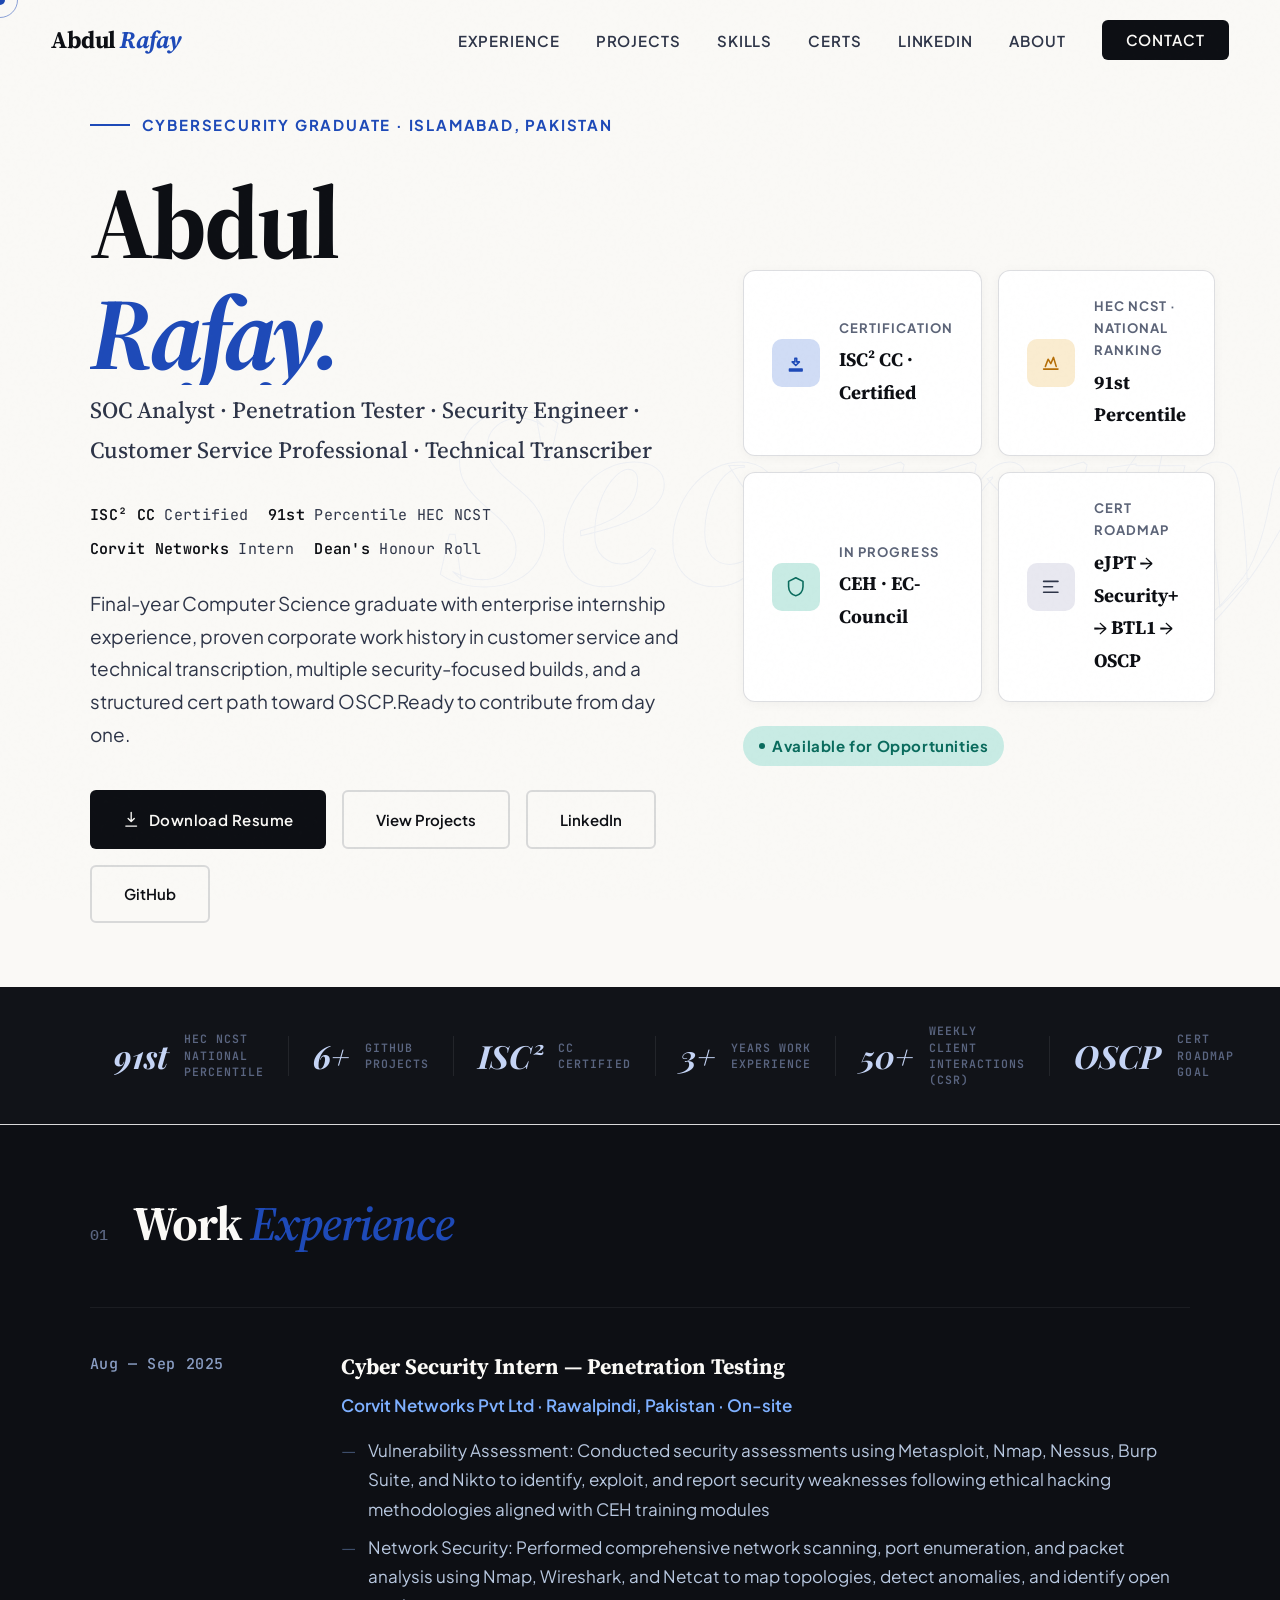
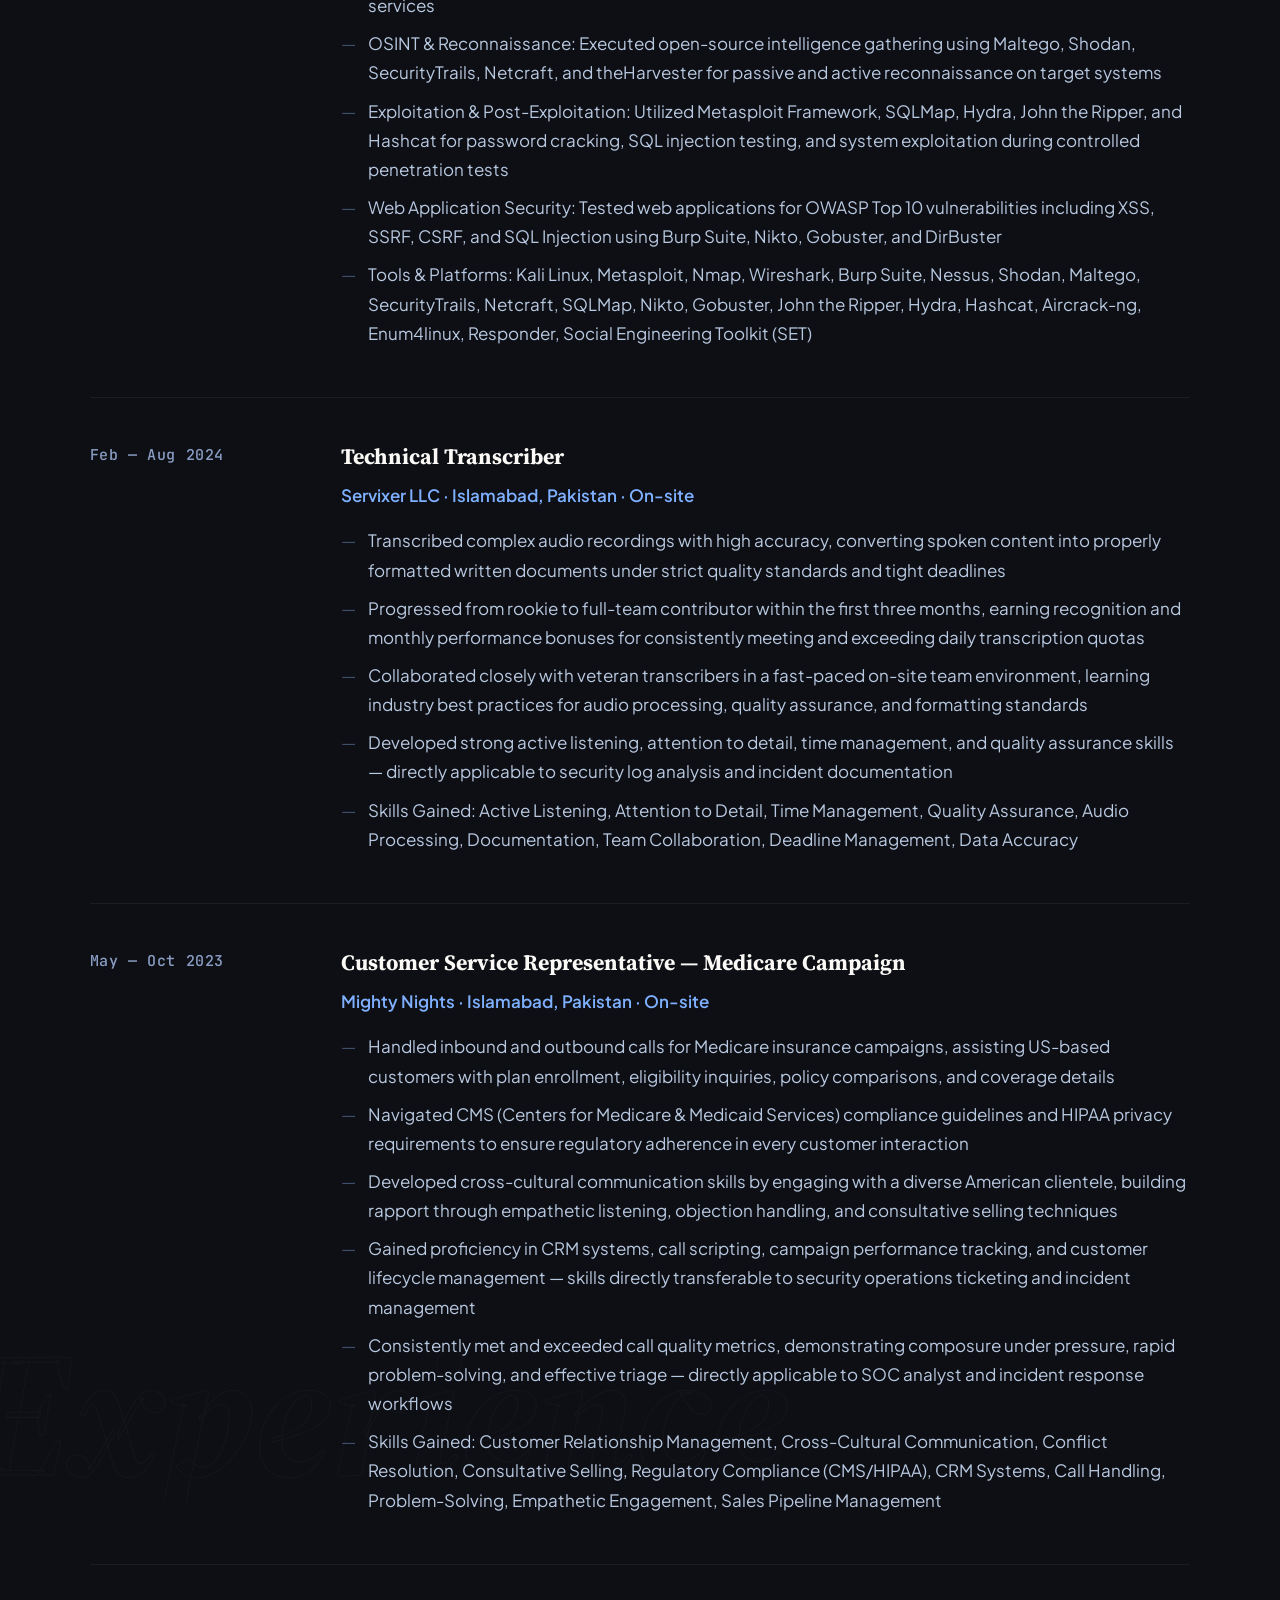
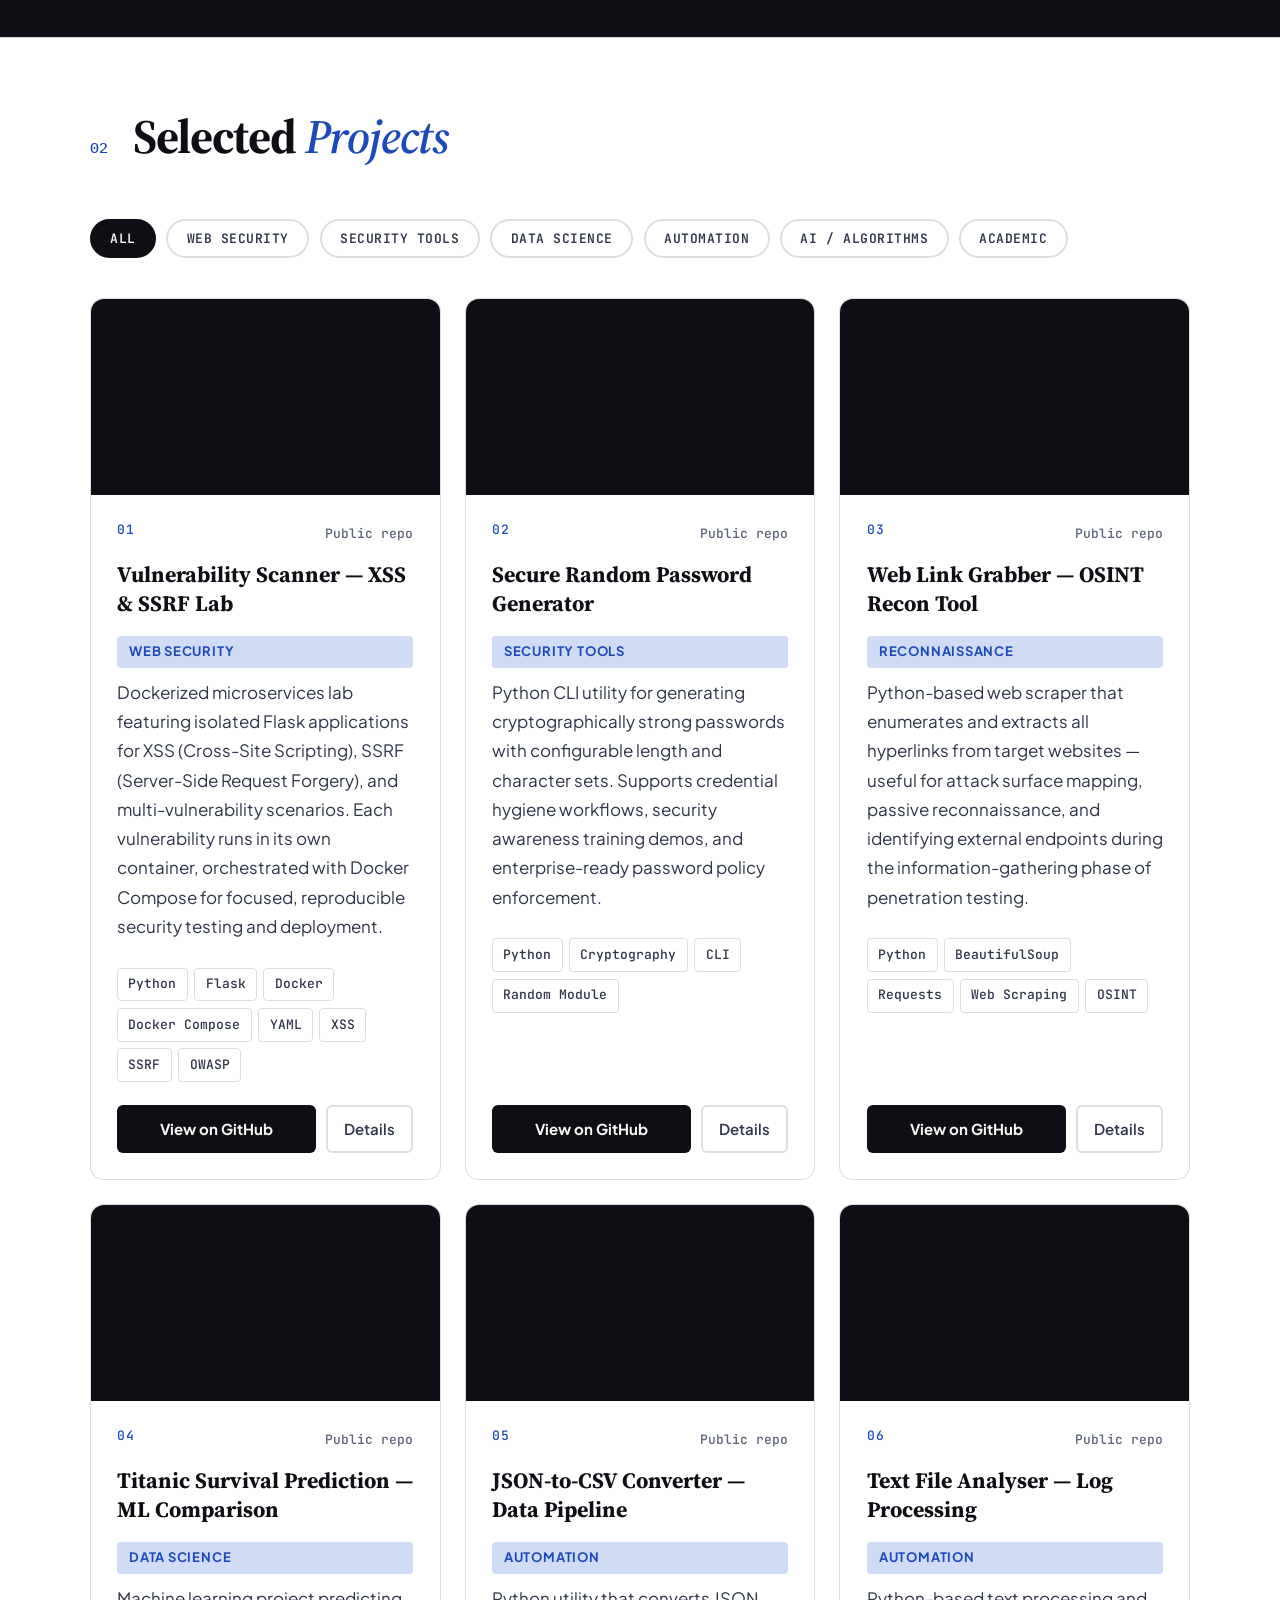
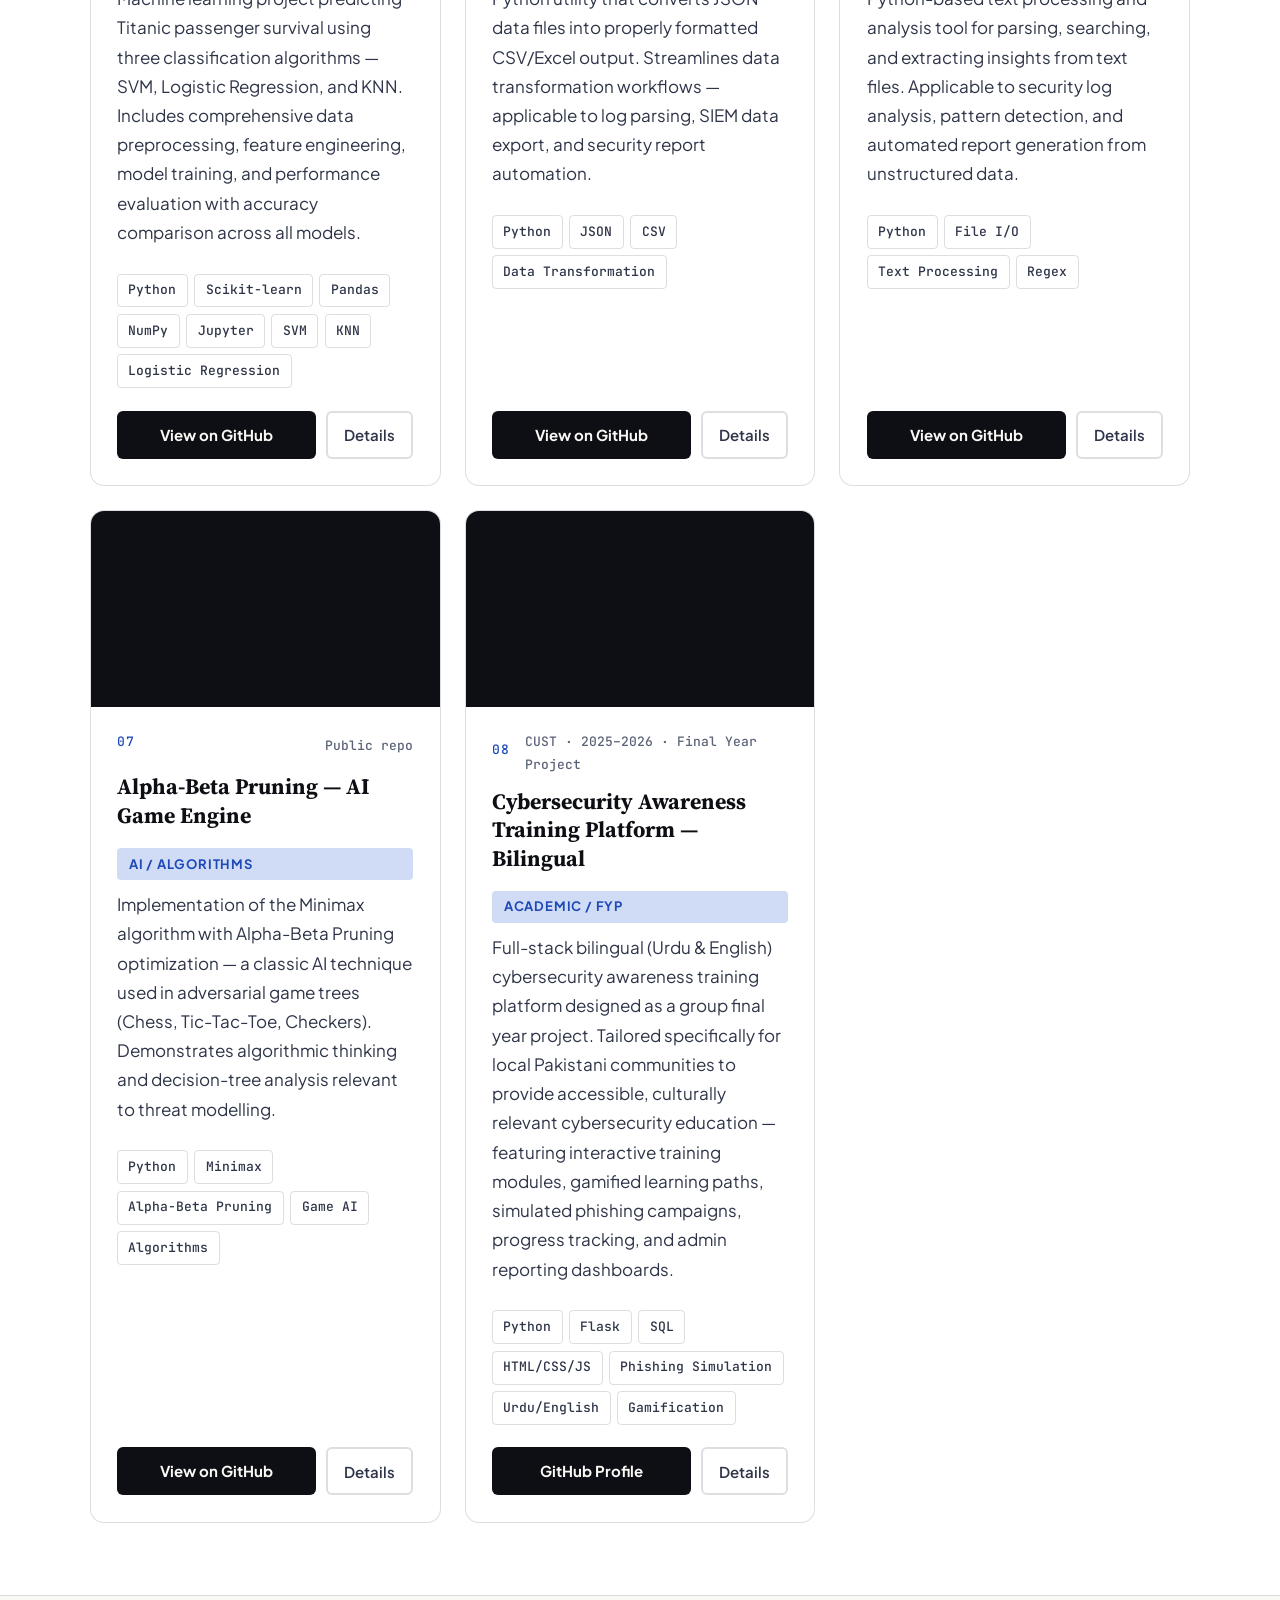
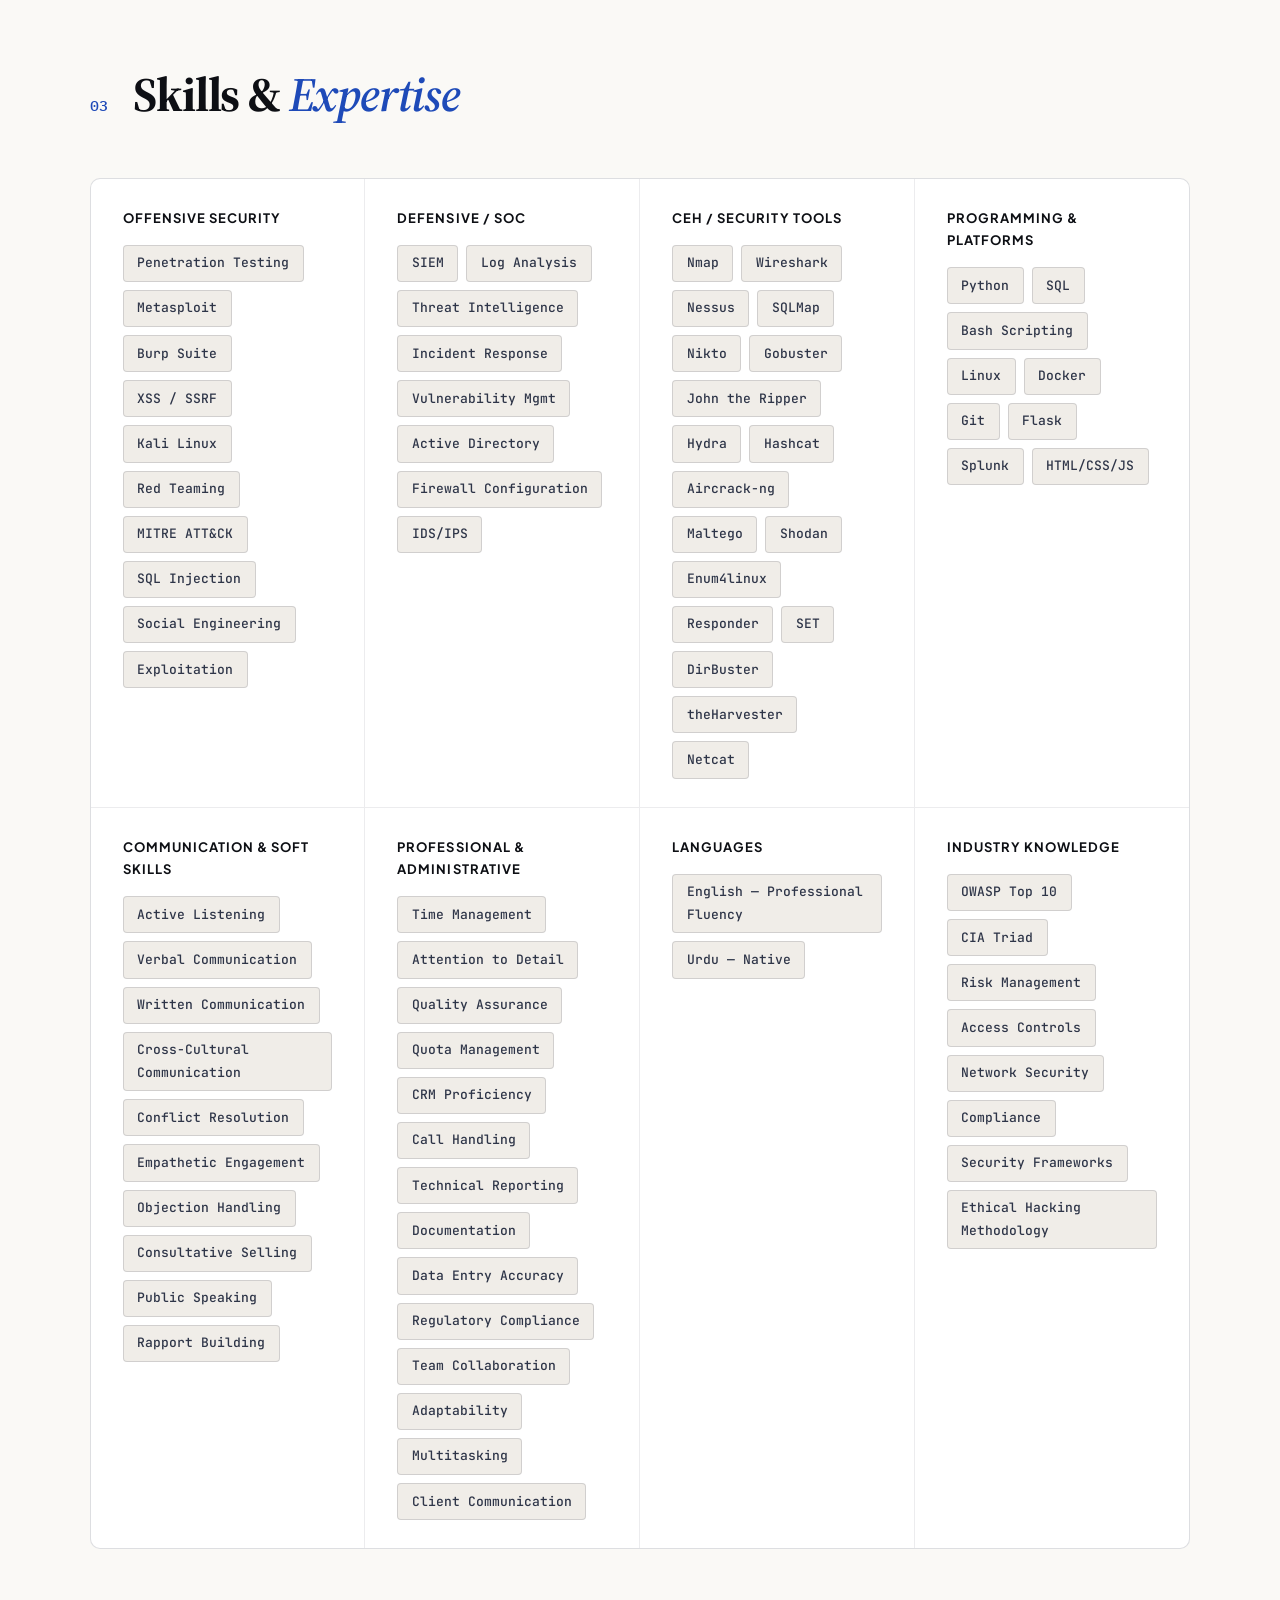
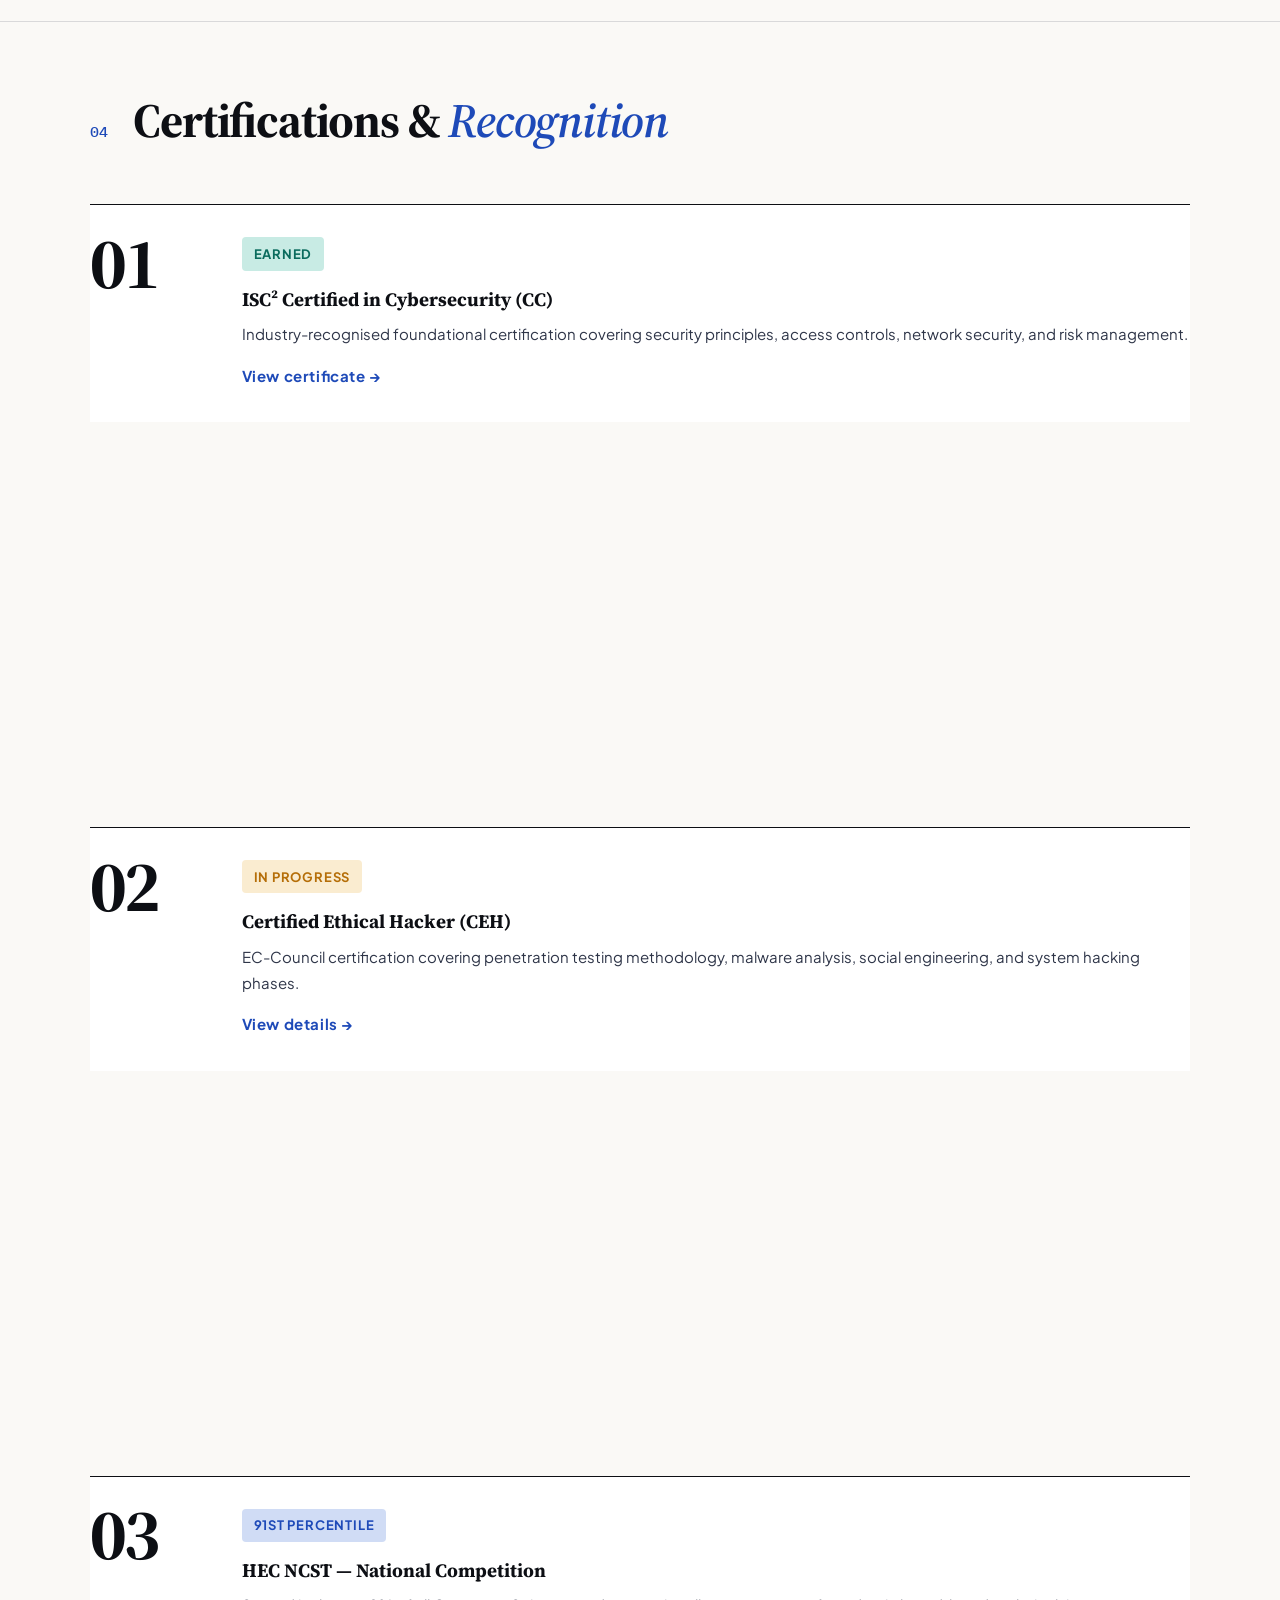
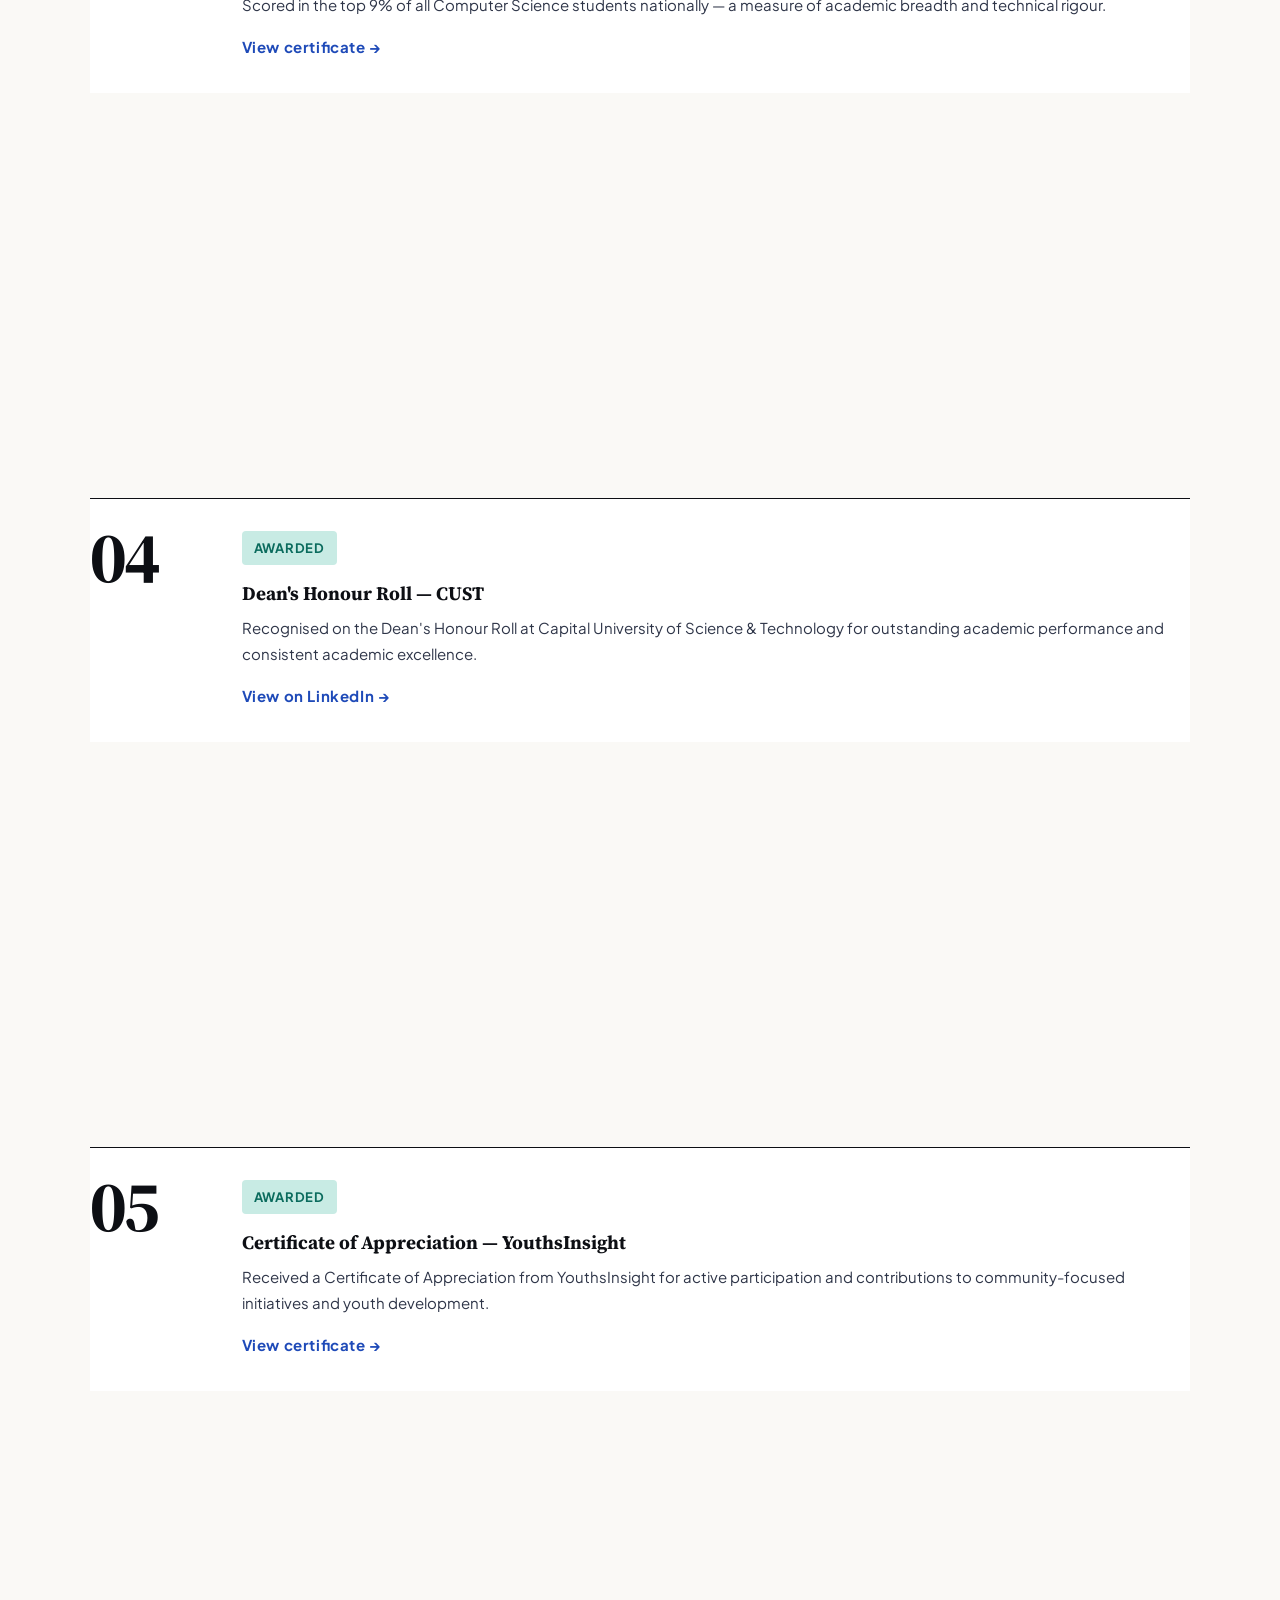
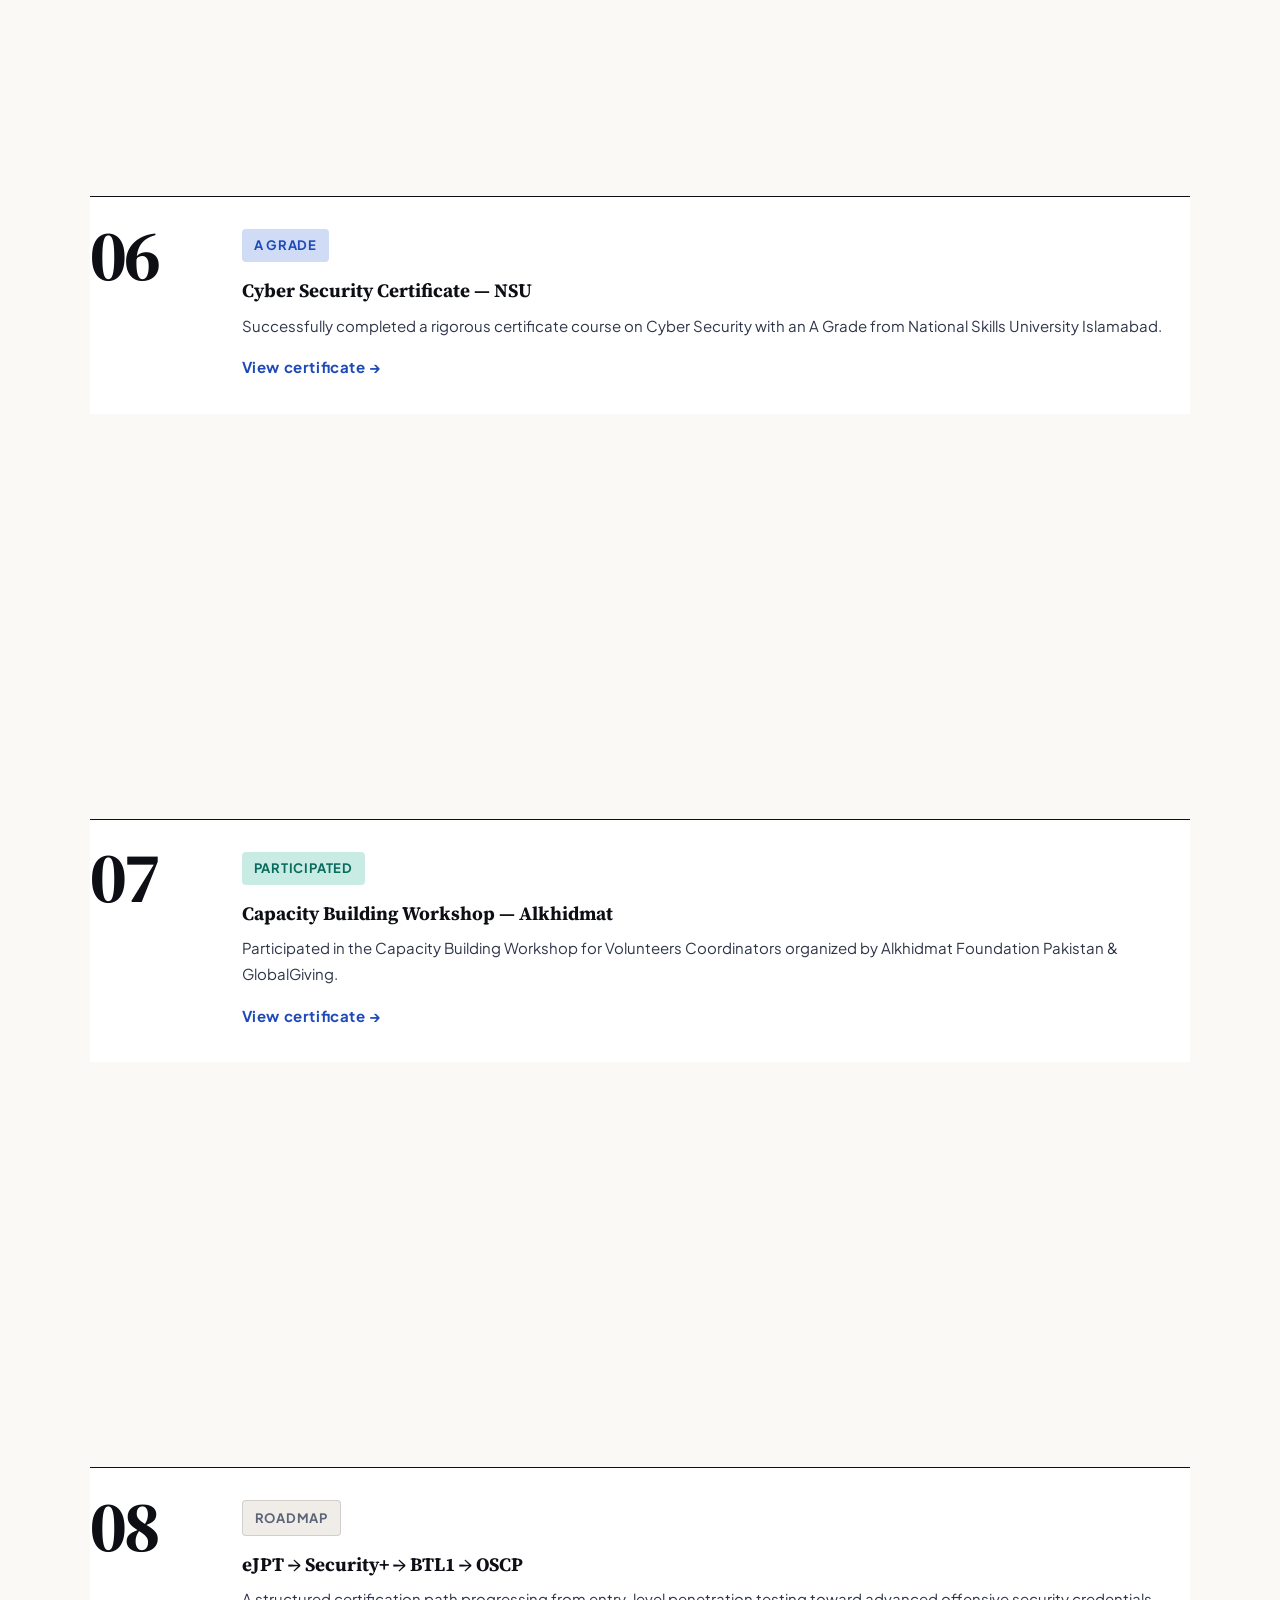
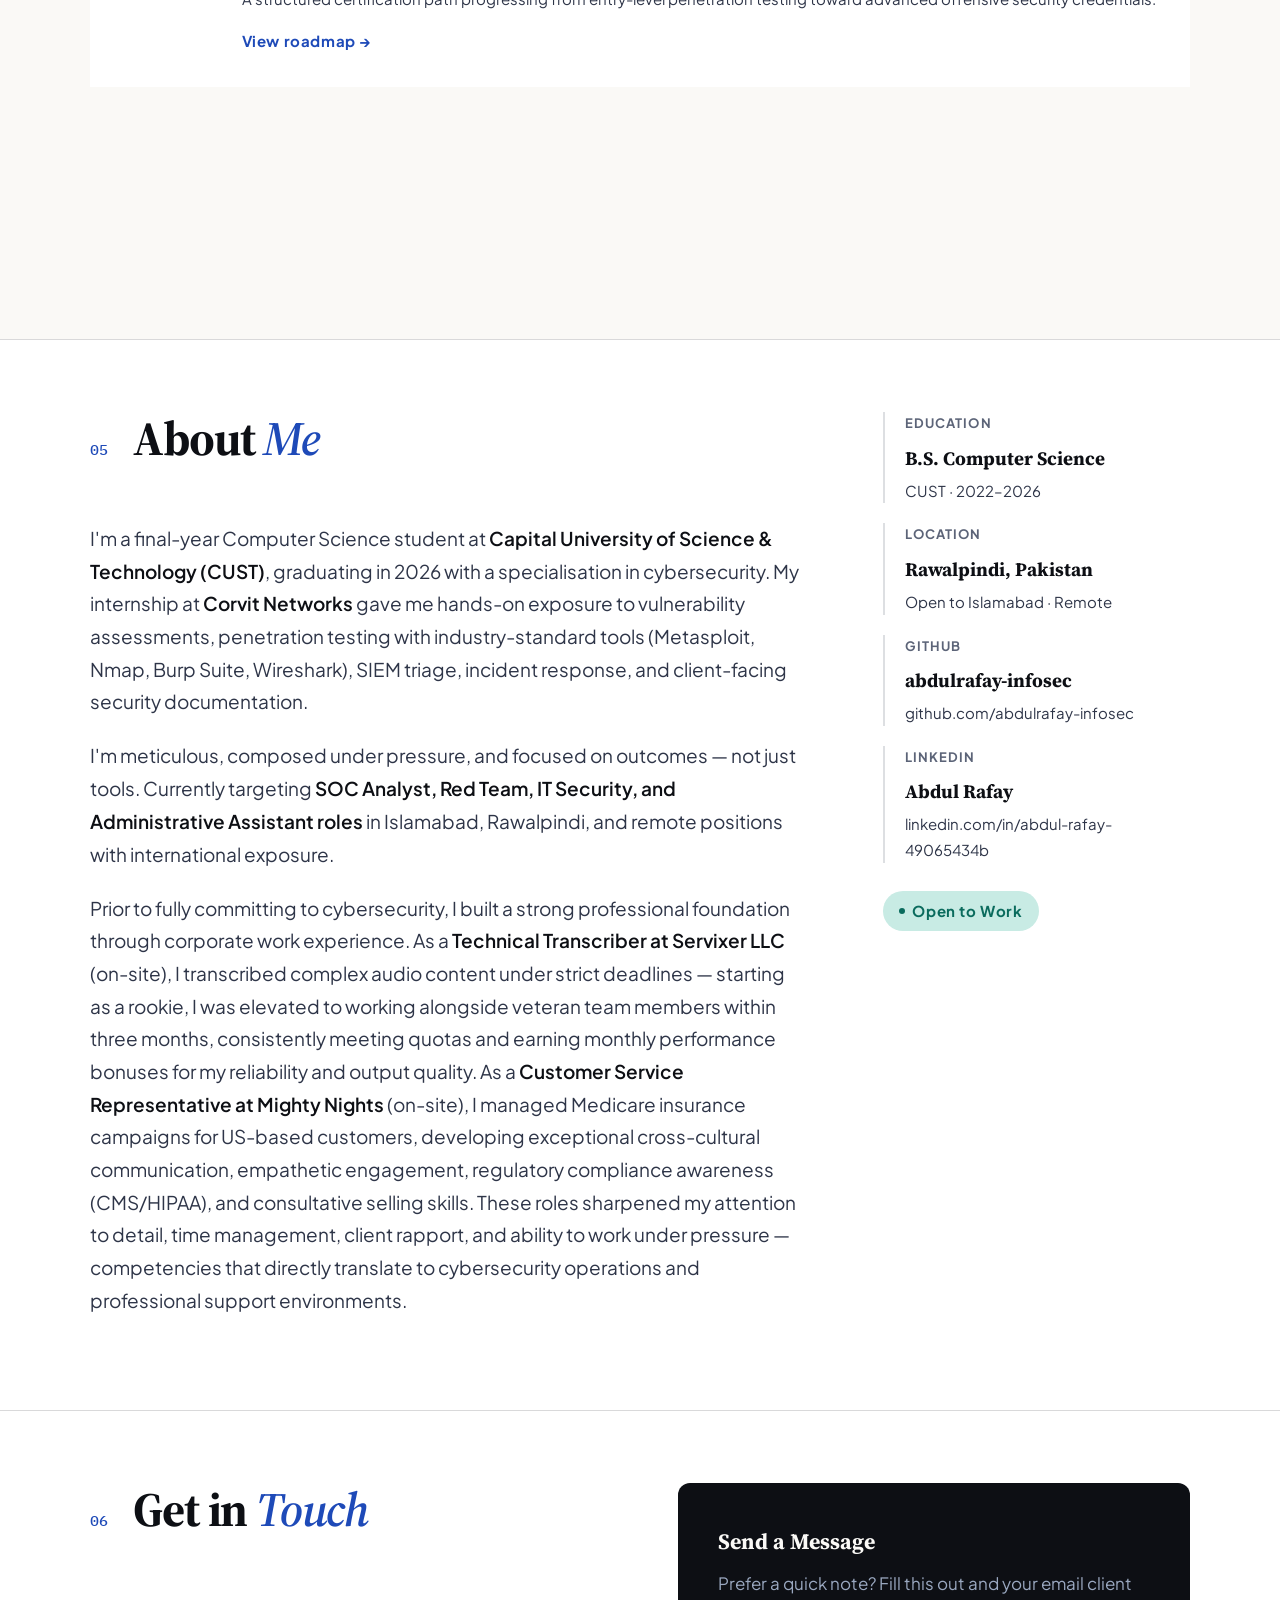
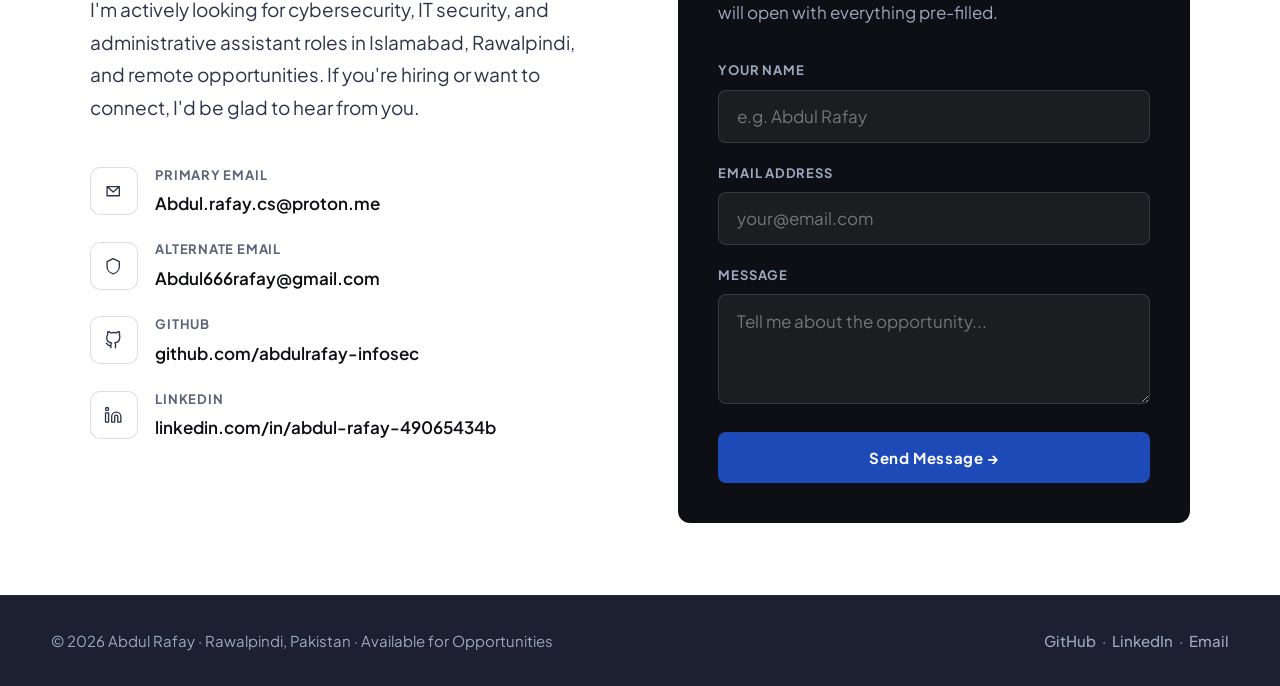
==== index.html @ 26224ff4 "Add files via upload" ====
<!DOCTYPE html>
<html lang="en">
<head>
  <meta charset="UTF-8"/>
  <meta name="viewport" content="width=device-width, initial-scale=1.0"/>
  <meta name="description" content="Abdul Rafay — Cybersecurity Analyst, SOC Analyst, Penetration Tester, ISC² CC Certified. CUST 2026. Islamabad, Pakistan. Open to work."/>
  <meta name="keywords" content="cybersecurity analyst, penetration tester, SOC analyst, security engineer, customer service representative, technical transcriber, ISC2 CC certified, CEH, vulnerability assessment, incident response, SIEM, Metasploit, Nmap, Wireshark, Burp Suite, administrative assistant, Islamabad, Pakistan"/>
  <meta name="author" content="Abdul Rafay"/>
  <meta name="robots" content="index, follow"/>
  <meta property="og:title" content="Abdul Rafay — Cybersecurity Professional"/>
  <meta property="og:description" content="Portfolio, projects, certifications and work experience. Available for SOC, Penetration Testing, and IT Security roles."/>
  <meta property="og:type" content="website"/>
  <meta property="og:url" content="https://github.com/abdulrafay-infosec"/>
  <meta property="og:image" content="https://opengraph.githubassets.com/1/abdulrafay-infosec/vulnerability-scanner-XSS-SSRF"/>
  <meta name="twitter:card" content="summary_large_image"/>
  <meta name="twitter:title" content="Abdul Rafay — Cybersecurity Professional"/>
  <meta name="twitter:description" content="Cybersecurity graduate with enterprise internship experience, security builds, and structured cert path toward OSCP."/>
  <link rel="canonical" href="https://abdulrafay-infosec.github.io"/>
  <title>Abdul Rafay — Cybersecurity Professional | SOC Analyst | Penetration Tester | Security Engineer</title>
  <link rel="preconnect" href="https://fonts.googleapis.com"/>
  <link rel="preconnect" href="https://fonts.gstatic.com" crossorigin/>
  <link href="https://fonts.googleapis.com/css2?family=Plus+Jakarta+Sans:ital,wght@0,300;0,400;0,500;0,600;0,700;1,400&family=Source+Serif+4:ital,opsz,wght@0,8..60,400;0,8..60,600;0,8..60,700;1,8..60,400&family=JetBrains+Mono:wght@400;500;600&family=Playfair+Display:ital,wght@0,700;1,700&family=IBM+Plex+Mono:wght@400;500;600&display=swap" rel="stylesheet"/>
  <link rel="stylesheet" href="css/shared.css"/>
  <link rel="stylesheet" href="css/portfolio.css"/>

  <!-- Structured Data for ATS/SEO -->
  <script type="application/ld+json">
  {
    "@context": "https://schema.org",
    "@type": "Person",
    "name": "Abdul Rafay",
    "jobTitle": "Cybersecurity Analyst",
    "description": "Cybersecurity graduate with enterprise internship experience in penetration testing, vulnerability assessment, and security engineering. Professional background in customer service and technical transcription.",
    "url": "https://github.com/abdulrafay-infosec",
    "sameAs": [
      "https://www.linkedin.com/in/abdul-rafay-49065434b",
      "https://github.com/abdulrafay-infosec"
    ],
    "email": "Abdul.rafay.cs@proton.me",
    "address": {
      "@type": "PostalAddress",
      "addressLocality": "Rawalpindi",
      "addressCountry": "Pakistan"
    },
    "alumniOf": {
      "@type": "CollegeOrUniversity",
      "name": "Capital University of Science & Technology (CUST)"
    },
    "knowsAbout": ["Cybersecurity", "Penetration Testing", "SOC Analysis", "Vulnerability Assessment", "Incident Response", "SIEM", "Network Security", "Customer Service", "Technical Transcription"],
    "hasCredential": [
      {
        "@type": "EducationalOccupationalCredential",
        "credentialCategory": "certification",
        "name": "ISC² Certified in Cybersecurity (CC)"
      }
    ]
  }
  </script>
</head>
<body>

<a href="#main" class="skip-link">Skip to content</a>

<div id="cursor" aria-hidden="true"></div>
<div id="cursor-ring" aria-hidden="true"></div>

<nav id="nav" aria-label="Main navigation">
  <a href="#" class="nav-logo">Abdul <em>Rafay</em></a>
  <div class="nav-right">
    <ul class="nav-links">
      <li><a href="#experience">Experience</a></li>
      <li><a href="#projects">Projects</a></li>
      <li><a href="#skills">Skills</a></li>
      <li><a href="#certifications">Certs</a></li>
      <li><a href="https://www.linkedin.com/in/abdul-rafay-49065434b" target="_blank" rel="noopener noreferrer">LinkedIn</a></li>
      <li><a href="#about">About</a></li>
      <li><a href="#contact" class="nav-cta">Contact</a></li>
    </ul>
    <button class="nav-toggle" id="navToggle" aria-label="Open menu" aria-expanded="false" aria-controls="mobileMenu">
      <span></span><span></span><span></span>
    </button>
  </div>
</nav>

<div class="mobile-menu" id="mobileMenu" role="dialog" aria-label="Mobile navigation">
  <a href="#experience">Experience</a>
  <a href="#projects">Projects</a>
  <a href="#skills">Skills</a>
  <a href="#certifications">Certs</a>
  <a href="https://www.linkedin.com/in/abdul-rafay-49065434b" target="_blank" rel="noopener noreferrer">LinkedIn</a>
  <a href="#about">About</a>
  <a href="AbdulRafay.pdf" download>Resume</a>
  <a href="#contact">Contact</a>
</div>

<main id="main">

<!-- HERO -->
<section id="hero">
  <div class="hero-bg-word" id="heroBgWord">Security</div>
  <div class="hero-left">
    <div class="hero-eyebrow">
      <div class="eyebrow-line"></div>
      <span class="eyebrow-text">Cybersecurity Graduate · Islamabad, Pakistan</span>
    </div>
    <div class="hero-name-wrap">
      <span class="hero-name-line line1">Abdul</span>
    </div>
    <div class="hero-name-wrap">
      <span class="hero-name-line line2"><em>Rafay.</em></span>
    </div>
    <p class="hero-role">SOC Analyst · Penetration Tester · Security Engineer · Customer Service Professional · Technical Transcriber</p>
    <div class="hero-proof">
      <span class="hero-proof-item"><strong>ISC² CC</strong> Certified</span>
      <span class="hero-proof-item"><strong>91st</strong> Percentile HEC NCST</span>
      <span class="hero-proof-item"><strong>Corvit Networks</strong> Intern</span>
      <span class="hero-proof-item"><strong>Dean's</strong> Honour Roll</span>
    </div>
    <p class="hero-desc">Final-year Computer Science graduate with enterprise internship experience, proven corporate work history in customer service and technical transcription, multiple security-focused builds, and a structured cert path toward OSCP.Ready to contribute from day one.</p>
    <div class="hero-actions">
      <a href="AbdulRafay.pdf" class="btn-dark" download>
        <svg class="icon icon-sm" viewBox="0 0 24 24" aria-hidden="true"><path d="M12 3v12m0 0l4-4m-4 4l-4-4M5 21h14"/></svg>
        Download Resume
      </a>
      <a href="#projects" class="btn-outline">View Projects</a>
      <a href="https://www.linkedin.com/in/abdul-rafay-49065434b" target="_blank" rel="noopener noreferrer" class="btn-outline">LinkedIn</a>
      <a href="https://github.com/abdulrafay-infosec" target="_blank" rel="noopener noreferrer" class="btn-outline">GitHub</a>
    </div>
    <div class="hero-mobile-proof">
      <a href="certifications/isc2-cc.html" class="cred-card">
        <div class="cred-icon blue">
          <svg class="icon" viewBox="0 0 24 24" aria-hidden="true"><path d="M12 15l-4-4h3V7h2v4h3l-4 4zm-7 4h14v2H5v-2z"/></svg>
        </div>
        <div>
          <div class="cred-label">Certification</div>
          <div class="cred-value">ISC² CC · Certified</div>
        </div>
      </a>
      <a href="certifications/hec-ncst.html" class="cred-card">
        <div class="cred-icon amber">
          <svg class="icon" viewBox="0 0 24 24" aria-hidden="true"><path d="M4 19h16M6 16l3-8 3 5 3-7 3 10"/></svg>
        </div>
        <div>
          <div class="cred-label">HEC NCST</div>
          <div class="cred-value">91st Percentile</div>
        </div>
      </a>
    </div>
  </div>
  <div class="hero-right">
    <a href="certifications/isc2-cc.html" class="cred-card">
      <div class="cred-icon blue">
        <svg class="icon" viewBox="0 0 24 24" aria-hidden="true"><path d="M12 15l-4-4h3V7h2v4h3l-4 4zm-7 4h14v2H5v-2z"/></svg>
      </div>
      <div>
        <div class="cred-label">Certification</div>
        <div class="cred-value">ISC² CC · Certified</div>
      </div>
    </a>
    <a href="certifications/hec-ncst.html" class="cred-card">
      <div class="cred-icon amber">
        <svg class="icon" viewBox="0 0 24 24" aria-hidden="true"><path d="M4 19h16M6 16l3-8 3 5 3-7 3 10"/></svg>
      </div>
      <div>
        <div class="cred-label">HEC NCST · National Ranking</div>
        <div class="cred-value">91st Percentile</div>
      </div>
    </a>
    <a href="certifications/ceh.html" class="cred-card">
      <div class="cred-icon teal">
        <svg class="icon" viewBox="0 0 24 24" aria-hidden="true"><path d="M12 2l8 4v6c0 5-3.5 9-8 10C7.5 21 4 17 4 12V6l8-4z"/></svg>
      </div>
      <div>
        <div class="cred-label">In Progress</div>
        <div class="cred-value">CEH · EC-Council</div>
      </div>
    </a>
    <a href="certifications/roadmap.html" class="cred-card">
      <div class="cred-icon ink">
        <svg class="icon" viewBox="0 0 24 24" aria-hidden="true"><path d="M4 6h16M4 12h10M4 18h16"/></svg>
      </div>
      <div>
        <div class="cred-label">Cert Roadmap</div>
        <div class="cred-value">eJPT → Security+ → BTL1 → OSCP</div>
      </div>
    </a>
    <div class="status-pill available">
      <div class="status-dot"></div>
      Available for Opportunities
    </div>
  </div>
</section>

<!-- STATS STRIP -->
<div class="stats-strip" id="statsStrip">
  <div class="stat-item">
    <span class="stat-num">91st</span>
    <span class="stat-label">HEC NCST<br>National Percentile</span>
  </div>
  <div class="stat-divider"></div>
  <div class="stat-item">
    <span class="stat-num">6+</span>
    <span class="stat-label">GitHub<br>Projects</span>
  </div>
  <div class="stat-divider"></div>
  <div class="stat-item">
    <span class="stat-num">ISC²</span>
    <span class="stat-label">CC<br>Certified</span>
  </div>
  <div class="stat-divider"></div>
  <div class="stat-item">
    <span class="stat-num">3+</span>
    <span class="stat-label">Years Work<br>Experience</span>
  </div>
  <div class="stat-divider"></div>
  <div class="stat-item">
    <span class="stat-num">50+</span>
    <span class="stat-label">Weekly Client<br>Interactions (CSR)</span>
  </div>
  <div class="stat-divider"></div>
  <div class="stat-item">
    <span class="stat-num">OSCP</span>
    <span class="stat-label">Cert Roadmap<br>Goal</span>
  </div>
</div>

<hr class="section-divider"/>

<!-- EXPERIENCE -->
<section id="experience">
  <div class="exp-bg-text" id="expBgText">Experience</div>
  <div class="section-wrap">
    <div class="section-header reveal">
      <span class="section-number">01</span>
      <h2 class="section-heading">Work <em>Experience</em></h2>
    </div>
    <div class="exp-list">
      <div class="exp-item reveal">
        <div class="exp-date">Aug — Sep 2025</div>
        <div class="exp-content">
          <h3>Cyber Security Intern — Penetration Testing</h3>
          <div class="exp-org">Corvit Networks Pvt Ltd · Rawalpindi, Pakistan · On-site</div>
          <div class="exp-point">Vulnerability Assessment: Conducted security assessments using Metasploit, Nmap, Nessus, Burp Suite, and Nikto to identify, exploit, and report security weaknesses following ethical hacking methodologies aligned with CEH training modules</div>
          <div class="exp-point">Network Security: Performed comprehensive network scanning, port enumeration, and packet analysis using Nmap, Wireshark, and Netcat to map topologies, detect anomalies, and identify open services</div>
          <div class="exp-point">OSINT &amp; Reconnaissance: Executed open-source intelligence gathering using Maltego, Shodan, SecurityTrails, Netcraft, and theHarvester for passive and active reconnaissance on target systems</div>
          <div class="exp-point">Exploitation &amp; Post-Exploitation: Utilized Metasploit Framework, SQLMap, Hydra, John the Ripper, and Hashcat for password cracking, SQL injection testing, and system exploitation during controlled penetration tests</div>
          <div class="exp-point">Web Application Security: Tested web applications for OWASP Top 10 vulnerabilities including XSS, SSRF, CSRF, and SQL Injection using Burp Suite, Nikto, Gobuster, and DirBuster</div>
          <div class="exp-point">Tools &amp; Platforms: Kali Linux, Metasploit, Nmap, Wireshark, Burp Suite, Nessus, Shodan, Maltego, SecurityTrails, Netcraft, SQLMap, Nikto, Gobuster, John the Ripper, Hydra, Hashcat, Aircrack-ng, Enum4linux, Responder, Social Engineering Toolkit (SET)</div>
        </div>
      </div>
      <div class="exp-item reveal reveal-delay">
        <div class="exp-date">Feb — Aug 2024</div>
        <div class="exp-content">
          <h3>Technical Transcriber</h3>
          <div class="exp-org">Servixer LLC · Islamabad, Pakistan · On-site</div>
          <div class="exp-point">Transcribed complex audio recordings with high accuracy, converting spoken content into properly formatted written documents under strict quality standards and tight deadlines</div>
          <div class="exp-point">Progressed from rookie to full-team contributor within the first three months, earning recognition and monthly performance bonuses for consistently meeting and exceeding daily transcription quotas</div>
          <div class="exp-point">Collaborated closely with veteran transcribers in a fast-paced on-site team environment, learning industry best practices for audio processing, quality assurance, and formatting standards</div>
          <div class="exp-point">Developed strong active listening, attention to detail, time management, and quality assurance skills — directly applicable to security log analysis and incident documentation</div>
          <div class="exp-point">Skills Gained: Active Listening, Attention to Detail, Time Management, Quality Assurance, Audio Processing, Documentation, Team Collaboration, Deadline Management, Data Accuracy</div>
        </div>
      </div>
      <div class="exp-item reveal reveal-delay2">
        <div class="exp-date">May — Oct 2023</div>
        <div class="exp-content">
          <h3>Customer Service Representative — Medicare Campaign</h3>
          <div class="exp-org">Mighty Nights · Islamabad, Pakistan · On-site</div>
          <div class="exp-point">Handled inbound and outbound calls for Medicare insurance campaigns, assisting US-based customers with plan enrollment, eligibility inquiries, policy comparisons, and coverage details</div>
          <div class="exp-point">Navigated CMS (Centers for Medicare &amp; Medicaid Services) compliance guidelines and HIPAA privacy requirements to ensure regulatory adherence in every customer interaction</div>
          <div class="exp-point">Developed cross-cultural communication skills by engaging with a diverse American clientele, building rapport through empathetic listening, objection handling, and consultative selling techniques</div>
          <div class="exp-point">Gained proficiency in CRM systems, call scripting, campaign performance tracking, and customer lifecycle management — skills directly transferable to security operations ticketing and incident management</div>
          <div class="exp-point">Consistently met and exceeded call quality metrics, demonstrating composure under pressure, rapid problem-solving, and effective triage — directly applicable to SOC analyst and incident response workflows</div>
          <div class="exp-point">Skills Gained: Customer Relationship Management, Cross-Cultural Communication, Conflict Resolution, Consultative Selling, Regulatory Compliance (CMS/HIPAA), CRM Systems, Call Handling, Problem-Solving, Empathetic Engagement, Sales Pipeline Management</div>
        </div>
      </div>
    </div>
  </div>
</section>

<hr class="section-divider"/>

<!-- PROJECTS -->
<section id="projects">
  <div class="section-wrap">
    <div class="section-header reveal">
      <span class="section-number">02</span>
      <h2 class="section-heading">Selected <em>Projects</em></h2>
    </div>
    <div class="project-filters reveal" role="tablist" aria-label="Filter projects">
      <button type="button" class="project-filter active" role="tab" aria-selected="true" data-filter="all">All</button>
      <button type="button" class="project-filter" role="tab" aria-selected="false" data-filter="web">Web Security</button>
      <button type="button" class="project-filter" role="tab" aria-selected="false" data-filter="tools">Security Tools</button>
      <button type="button" class="project-filter" role="tab" aria-selected="false" data-filter="data">Data Science</button>
      <button type="button" class="project-filter" role="tab" aria-selected="false" data-filter="automation">Automation</button>
      <button type="button" class="project-filter" role="tab" aria-selected="false" data-filter="ai">AI / Algorithms</button>
      <button type="button" class="project-filter" role="tab" aria-selected="false" data-filter="academic">Academic</button>
    </div>

    <div class="projects-grid">

      <!-- Project 01: Vulnerability Scanner -->
      <article class="project-card reveal" data-category="web" data-repo="abdulrafay-infosec/vulnerability-scanner-XSS-SSRF">
        <div class="project-card-media">
          <img src="https://images.unsplash.com/photo-1614064641938-3bbee52942c7?w=800&amp;auto=format&amp;fit=crop&amp;q=80" alt="XSS and SSRF vulnerability scanner project" loading="lazy"/>
          <div class="project-card-shine"></div>
          <div class="project-card-overlay">
            <span class="project-card-cta">Open Repository →</span>
          </div>
        </div>
        <div class="project-card-body">
          <div class="project-card-top">
            <span class="project-index">01</span>
            <span class="project-gh-meta" data-repo="abdulrafay-infosec/vulnerability-scanner-XSS-SSRF"></span>
          </div>
          <h3 class="project-name">Vulnerability Scanner — XSS &amp; SSRF Lab</h3>
          <span class="project-type-tag">Web Security</span>
          <p class="project-body">Dockerized microservices lab featuring isolated Flask applications for XSS (Cross-Site Scripting), SSRF (Server-Side Request Forgery), and multi-vulnerability scenarios. Each vulnerability runs in its own container, orchestrated with Docker Compose for focused, reproducible security testing and deployment.</p>
          <div class="project-tools-row">
            <span class="p-tool">Python</span><span class="p-tool">Flask</span><span class="p-tool">Docker</span><span class="p-tool">Docker Compose</span><span class="p-tool">YAML</span><span class="p-tool">XSS</span><span class="p-tool">SSRF</span><span class="p-tool">OWASP</span>
          </div>
          <div class="project-card-actions">
            <a href="https://github.com/abdulrafay-infosec/vulnerability-scanner-XSS-SSRF" target="_blank" rel="noopener noreferrer" class="project-btn-primary">View on GitHub</a>
            <button type="button" class="project-btn-ghost" aria-expanded="false">Details</button>
          </div>
          <div class="project-card-details" hidden>
            <p>A hands-on environment for ethical exploitation practice aligned with OWASP Top 10 web risks. Each vulnerability type (XSS, SSRF, Multi-Vuln) is built as a separate microservice with its own Dockerfile, enabling isolated testing. The project demonstrates containerization, microservices architecture, and security-first development practices.</p>
          </div>
        </div>
      </article>

      <!-- Project 02: Password Generator -->
      <article class="project-card reveal reveal-delay" data-category="tools" data-repo="abdulrafay-infosec/Random-password-generator">
        <div class="project-card-media">
          <img src="https://images.unsplash.com/photo-1633265486064-086b219458ec?w=800&amp;auto=format&amp;fit=crop&amp;q=80" alt="Random password generator project" loading="lazy"/>
          <div class="project-card-shine"></div>
          <div class="project-card-overlay">
            <span class="project-card-cta">Open Repository →</span>
          </div>
        </div>
        <div class="project-card-body">
          <div class="project-card-top">
            <span class="project-index">02</span>
            <span class="project-gh-meta" data-repo="abdulrafay-infosec/Random-password-generator"></span>
          </div>
          <h3 class="project-name">Secure Random Password Generator</h3>
          <span class="project-type-tag">Security Tools</span>
          <p class="project-body">Python CLI utility for generating cryptographically strong passwords with configurable length and character sets. Supports credential hygiene workflows, security awareness training demos, and enterprise-ready password policy enforcement.</p>
          <div class="project-tools-row">
            <span class="p-tool">Python</span><span class="p-tool">Cryptography</span><span class="p-tool">CLI</span><span class="p-tool">Random Module</span>
          </div>
          <div class="project-card-actions">
            <a href="https://github.com/abdulrafay-infosec/Random-password-generator" target="_blank" rel="noopener noreferrer" class="project-btn-primary">View on GitHub</a>
            <button type="button" class="project-btn-ghost" aria-expanded="false">Details</button>
          </div>
          <div class="project-card-details" hidden>
            <p>Practical tool demonstrating entropy-aware password generation — relevant to access control and authentication security domains. Implements best practices for randomness and character diversity per NIST SP 800-63B guidelines.</p>
          </div>
        </div>
      </article>

      <!-- Project 03: Link Grabber -->
      <article class="project-card reveal reveal-delay" data-category="tools" data-repo="abdulrafay-infosec/link-grabber-from-websites">
        <div class="project-card-media">
          <img src="https://images.unsplash.com/photo-1526374965328-7f61d4dc18c5?w=800&amp;auto=format&amp;fit=crop&amp;q=80" alt="Web link grabber project" loading="lazy"/>
          <div class="project-card-shine"></div>
          <div class="project-card-overlay">
            <span class="project-card-cta">Open Repository →</span>
          </div>
        </div>
        <div class="project-card-body">
          <div class="project-card-top">
            <span class="project-index">03</span>
            <span class="project-gh-meta" data-repo="abdulrafay-infosec/link-grabber-from-websites"></span>
          </div>
          <h3 class="project-name">Web Link Grabber — OSINT Recon Tool</h3>
          <span class="project-type-tag">Reconnaissance</span>
          <p class="project-body">Python-based web scraper that enumerates and extracts all hyperlinks from target websites — useful for attack surface mapping, passive reconnaissance, and identifying external endpoints during the information-gathering phase of penetration testing.</p>
          <div class="project-tools-row">
            <span class="p-tool">Python</span><span class="p-tool">BeautifulSoup</span><span class="p-tool">Requests</span><span class="p-tool">Web Scraping</span><span class="p-tool">OSINT</span>
          </div>
          <div class="project-card-actions">
            <a href="https://github.com/abdulrafay-infosec/link-grabber-from-websites" target="_blank" rel="noopener noreferrer" class="project-btn-primary">View on GitHub</a>
            <button type="button" class="project-btn-ghost" aria-expanded="false">Details</button>
          </div>
          <div class="project-card-details" hidden>
            <p>Supports early-stage recon by surfacing external endpoints and resources — complementary to Nmap and OSINT tooling used during the Corvit Networks internship. Demonstrates automated information gathering relevant to both red team and blue team operations.</p>
          </div>
        </div>
      </article>

      <!-- Project 04: Titanic ML Prediction -->
      <article class="project-card reveal reveal-delay" data-category="data" data-repo="abdulrafay-infosec/Titanic-Prediction-using-SVM-Logistic-Regression-KNN">
        <div class="project-card-media">
          <img src="https://images.unsplash.com/photo-1551288049-bebda4e38f71?w=800&amp;auto=format&amp;fit=crop&amp;q=80" alt="Titanic survival prediction machine learning project" loading="lazy"/>
          <div class="project-card-shine"></div>
          <div class="project-card-overlay">
            <span class="project-card-cta">Open Repository →</span>
          </div>
        </div>
        <div class="project-card-body">
          <div class="project-card-top">
            <span class="project-index">04</span>
            <span class="project-gh-meta" data-repo="abdulrafay-infosec/Titanic-Prediction-using-SVM-Logistic-Regression-KNN"></span>
          </div>
          <h3 class="project-name">Titanic Survival Prediction — ML Comparison</h3>
          <span class="project-type-tag">Data Science</span>
          <p class="project-body">Machine learning project predicting Titanic passenger survival using three classification algorithms — SVM, Logistic Regression, and KNN. Includes comprehensive data preprocessing, feature engineering, model training, and performance evaluation with accuracy comparison across all models.</p>
          <div class="project-tools-row">
            <span class="p-tool">Python</span><span class="p-tool">Scikit-learn</span><span class="p-tool">Pandas</span><span class="p-tool">NumPy</span><span class="p-tool">Jupyter</span><span class="p-tool">SVM</span><span class="p-tool">KNN</span><span class="p-tool">Logistic Regression</span>
          </div>
          <div class="project-card-actions">
            <a href="https://github.com/abdulrafay-infosec/Titanic-Prediction-using-SVM-Logistic-Regression-KNN" target="_blank" rel="noopener noreferrer" class="project-btn-primary">View on GitHub</a>
            <button type="button" class="project-btn-ghost" aria-expanded="false">Details</button>
          </div>
          <div class="project-card-details" hidden>
            <p>Demonstrates data science fundamentals including data cleaning, handling missing values, feature encoding, and model comparison. Relevant to security analytics — the same ML techniques (classification, anomaly detection) are used in intrusion detection systems and SIEM correlation engines.</p>
          </div>
        </div>
      </article>

      <!-- Project 05: JSON to CSV Converter -->
      <article class="project-card reveal reveal-delay" data-category="automation" data-repo="abdulrafay-infosec/json-to-csv-converter-python">
        <div class="project-card-media">
          <img src="https://images.unsplash.com/photo-1544383835-bda2bc66a55d?w=800&amp;auto=format&amp;fit=crop&amp;q=80" alt="JSON to CSV converter utility" loading="lazy"/>
          <div class="project-card-shine"></div>
          <div class="project-card-overlay">
            <span class="project-card-cta">Open Repository →</span>
          </div>
        </div>
        <div class="project-card-body">
          <div class="project-card-top">
            <span class="project-index">05</span>
            <span class="project-gh-meta" data-repo="abdulrafay-infosec/json-to-csv-converter-python"></span>
          </div>
          <h3 class="project-name">JSON-to-CSV Converter — Data Pipeline</h3>
          <span class="project-type-tag">Automation</span>
          <p class="project-body">Python utility that converts JSON data files into properly formatted CSV/Excel output. Streamlines data transformation workflows — applicable to log parsing, SIEM data export, and security report automation.</p>
          <div class="project-tools-row">
            <span class="p-tool">Python</span><span class="p-tool">JSON</span><span class="p-tool">CSV</span><span class="p-tool">Data Transformation</span>
          </div>
          <div class="project-card-actions">
            <a href="https://github.com/abdulrafay-infosec/json-to-csv-converter-python" target="_blank" rel="noopener noreferrer" class="project-btn-primary">View on GitHub</a>
            <button type="button" class="project-btn-ghost" aria-expanded="false">Details</button>
          </div>
          <div class="project-card-details" hidden>
            <p>Demonstrates data format interoperability — a critical skill for security analysts who regularly convert log formats (JSON, CSV, Syslog) for SIEM ingestion, reporting, and compliance documentation.</p>
          </div>
        </div>
      </article>

      <!-- Project 06: Text File Analysis -->
      <article class="project-card reveal reveal-delay" data-category="automation" data-repo="abdulrafay-infosec/Text-file-analysis">
        <div class="project-card-media">
          <img src="https://images.unsplash.com/photo-1558494949-ef010cbdcc31?w=800&amp;auto=format&amp;fit=crop&amp;q=80" alt="Text file analysis tool" loading="lazy"/>
          <div class="project-card-shine"></div>
          <div class="project-card-overlay">
            <span class="project-card-cta">Open Repository →</span>
          </div>
        </div>
        <div class="project-card-body">
          <div class="project-card-top">
            <span class="project-index">06</span>
            <span class="project-gh-meta" data-repo="abdulrafay-infosec/Text-file-analysis"></span>
          </div>
          <h3 class="project-name">Text File Analyser — Log Processing</h3>
          <span class="project-type-tag">Automation</span>
          <p class="project-body">Python-based text processing and analysis tool for parsing, searching, and extracting insights from text files. Applicable to security log analysis, pattern detection, and automated report generation from unstructured data.</p>
          <div class="project-tools-row">
            <span class="p-tool">Python</span><span class="p-tool">File I/O</span><span class="p-tool">Text Processing</span><span class="p-tool">Regex</span>
          </div>
          <div class="project-card-actions">
            <a href="https://github.com/abdulrafay-infosec/Text-file-analysis" target="_blank" rel="noopener noreferrer" class="project-btn-primary">View on GitHub</a>
            <button type="button" class="project-btn-ghost" aria-expanded="false">Details</button>
          </div>
          <div class="project-card-details" hidden>
            <p>Demonstrates file handling and text processing fundamentals — foundational skills for SOC analysts who parse firewall logs, IDS alerts, and access logs daily to identify potential security incidents.</p>
          </div>
        </div>
      </article>

      <!-- Project 07: Alpha-Beta Pruning -->
      <article class="project-card reveal reveal-delay" data-category="ai" data-repo="abdulrafay-infosec/python-project-alpha-beta-pruning">
        <div class="project-card-media">
          <img src="https://images.unsplash.com/photo-1529699211952-734e80c4d42b?w=800&amp;auto=format&amp;fit=crop&amp;q=80" alt="Alpha-Beta pruning AI project" loading="lazy"/>
          <div class="project-card-shine"></div>
          <div class="project-card-overlay">
            <span class="project-card-cta">Open Repository →</span>
          </div>
        </div>
        <div class="project-card-body">
          <div class="project-card-top">
            <span class="project-index">07</span>
            <span class="project-gh-meta" data-repo="abdulrafay-infosec/python-project-alpha-beta-pruning"></span>
          </div>
          <h3 class="project-name">Alpha-Beta Pruning — AI Game Engine</h3>
          <span class="project-type-tag">AI / Algorithms</span>
          <p class="project-body">Implementation of the Minimax algorithm with Alpha-Beta Pruning optimization — a classic AI technique used in adversarial game trees (Chess, Tic-Tac-Toe, Checkers). Demonstrates algorithmic thinking and decision-tree analysis relevant to threat modelling.</p>
          <div class="project-tools-row">
            <span class="p-tool">Python</span><span class="p-tool">Minimax</span><span class="p-tool">Alpha-Beta Pruning</span><span class="p-tool">Game AI</span><span class="p-tool">Algorithms</span>
          </div>
          <div class="project-card-actions">
            <a href="https://github.com/abdulrafay-infosec/python-project-alpha-beta-pruning" target="_blank" rel="noopener noreferrer" class="project-btn-primary">View on GitHub</a>
            <button type="button" class="project-btn-ghost" aria-expanded="false">Details</button>
          </div>
          <div class="project-card-details" hidden>
            <p>Showcases advanced algorithmic problem-solving and decision-tree optimization. The adversarial search paradigm directly parallels cybersecurity threat modelling, where defenders and attackers operate in game-theoretic frameworks.</p>
          </div>
        </div>
      </article>

      <!-- Project 08: FYP — Cybersecurity Awareness Training Platform -->
      <article class="project-card reveal reveal-delay2" data-category="academic">
        <div class="project-card-media">
          <img src="https://images.unsplash.com/photo-1550751827-4bd374c3f58b?w=900&amp;auto=format&amp;fit=crop&amp;q=80" alt="Cybersecurity awareness training platform" loading="lazy"/>
          <div class="project-card-shine"></div>
          <div class="project-card-overlay project-card-overlay--academic">
            <span class="project-card-cta">Final Year Project</span>
          </div>
        </div>
        <div class="project-card-body">
          <div class="project-card-top">
            <span class="project-index">08</span>
            <span class="project-gh-meta">CUST · 2025–2026 · Final Year Project</span>
          </div>
          <h3 class="project-name">Cybersecurity Awareness Training Platform — Bilingual</h3>
          <span class="project-type-tag">Academic / FYP</span>
          <p class="project-body">Full-stack bilingual (Urdu &amp; English) cybersecurity awareness training platform designed as a group final year project. Tailored specifically for local Pakistani communities to provide accessible, culturally relevant cybersecurity education — featuring interactive training modules, gamified learning paths, simulated phishing campaigns, progress tracking, and admin reporting dashboards.</p>
          <div class="project-tools-row">
            <span class="p-tool">Python</span><span class="p-tool">Flask</span><span class="p-tool">SQL</span><span class="p-tool">HTML/CSS/JS</span><span class="p-tool">Phishing Simulation</span><span class="p-tool">Urdu/English</span><span class="p-tool">Gamification</span>
          </div>
          <div class="project-card-actions">
            <a href="https://github.com/abdulrafay-infosec" target="_blank" rel="noopener noreferrer" class="project-btn-primary">GitHub Profile</a>
            <button type="button" class="project-btn-ghost" aria-expanded="false">Details</button>
          </div>
          <div class="project-card-details" hidden>
            <p>Led development as part of a group at Capital University of Science &amp; Technology. The platform addresses the cybersecurity awareness gap in Pakistan by delivering training in both Urdu and English, making digital safety education accessible to non-English-speaking populations. Features include interactive modules on phishing awareness, password hygiene, social engineering defence, and safe browsing — with real-time campaign analytics and admin dashboards for tracking organisational progress. Flask backend with SQL data layer and responsive front-end.</p>
          </div>
        </div>
      </article>

    </div>
  </div>
</section>

<hr class="section-divider"/>

<!-- SKILLS -->
<section id="skills">
  <div class="section-wrap">
    <div class="section-header reveal">
      <span class="section-number">03</span>
      <h2 class="section-heading">Skills &amp; <em>Expertise</em></h2>
    </div>
    <div class="skills-table reveal reveal-delay">
      <div class="skill-row">
        <div class="skill-row-label">Offensive Security</div>
        <div class="skill-list">
          <span class="skill-chip">Penetration Testing</span><span class="skill-chip">Metasploit</span>
          <span class="skill-chip">Burp Suite</span><span class="skill-chip">XSS / SSRF</span>
          <span class="skill-chip">Kali Linux</span><span class="skill-chip">Red Teaming</span>
          <span class="skill-chip">MITRE ATT&CK</span><span class="skill-chip">SQL Injection</span>
          <span class="skill-chip">Social Engineering</span><span class="skill-chip">Exploitation</span>
        </div>
      </div>
      <div class="skill-row">
        <div class="skill-row-label">Defensive / SOC</div>
        <div class="skill-list">
          <span class="skill-chip">SIEM</span><span class="skill-chip">Log Analysis</span>
          <span class="skill-chip">Threat Intelligence</span><span class="skill-chip">Incident Response</span>
          <span class="skill-chip">Vulnerability Mgmt</span><span class="skill-chip">Active Directory</span>
          <span class="skill-chip">Firewall Configuration</span><span class="skill-chip">IDS/IPS</span>
        </div>
      </div>
      <div class="skill-row">
        <div class="skill-row-label">CEH / Security Tools</div>
        <div class="skill-list">
          <span class="skill-chip">Nmap</span><span class="skill-chip">Wireshark</span>
          <span class="skill-chip">Nessus</span><span class="skill-chip">SQLMap</span>
          <span class="skill-chip">Nikto</span><span class="skill-chip">Gobuster</span>
          <span class="skill-chip">John the Ripper</span><span class="skill-chip">Hydra</span>
          <span class="skill-chip">Hashcat</span><span class="skill-chip">Aircrack-ng</span>
          <span class="skill-chip">Maltego</span><span class="skill-chip">Shodan</span>
          <span class="skill-chip">Enum4linux</span><span class="skill-chip">Responder</span>
          <span class="skill-chip">SET</span><span class="skill-chip">DirBuster</span>
          <span class="skill-chip">theHarvester</span><span class="skill-chip">Netcat</span>
        </div>
      </div>
      <div class="skill-row">
        <div class="skill-row-label">Programming &amp; Platforms</div>
        <div class="skill-list">
          <span class="skill-chip">Python</span><span class="skill-chip">SQL</span>
          <span class="skill-chip">Bash Scripting</span><span class="skill-chip">Linux</span>
          <span class="skill-chip">Docker</span><span class="skill-chip">Git</span>
          <span class="skill-chip">Flask</span><span class="skill-chip">Splunk</span>
          <span class="skill-chip">HTML/CSS/JS</span>
        </div>
      </div>
      <div class="skill-row">
        <div class="skill-row-label">Communication &amp; Soft Skills</div>
        <div class="skill-list">
          <span class="skill-chip">Active Listening</span><span class="skill-chip">Verbal Communication</span>
          <span class="skill-chip">Written Communication</span><span class="skill-chip">Cross-Cultural Communication</span>
          <span class="skill-chip">Conflict Resolution</span><span class="skill-chip">Empathetic Engagement</span>
          <span class="skill-chip">Objection Handling</span><span class="skill-chip">Consultative Selling</span>
          <span class="skill-chip">Public Speaking</span><span class="skill-chip">Rapport Building</span>
        </div>
      </div>
      <div class="skill-row">
        <div class="skill-row-label">Professional &amp; Administrative</div>
        <div class="skill-list">
          <span class="skill-chip">Time Management</span><span class="skill-chip">Attention to Detail</span>
          <span class="skill-chip">Quality Assurance</span><span class="skill-chip">Quota Management</span>
          <span class="skill-chip">CRM Proficiency</span><span class="skill-chip">Call Handling</span>
          <span class="skill-chip">Technical Reporting</span><span class="skill-chip">Documentation</span>
          <span class="skill-chip">Data Entry Accuracy</span><span class="skill-chip">Regulatory Compliance</span>
          <span class="skill-chip">Team Collaboration</span><span class="skill-chip">Adaptability</span>
          <span class="skill-chip">Multitasking</span><span class="skill-chip">Client Communication</span>
        </div>
      </div>
      <div class="skill-row">
        <div class="skill-row-label">Languages</div>
        <div class="skill-list">
          <span class="skill-chip">English — Professional Fluency</span>
          <span class="skill-chip">Urdu — Native</span>
        </div>
      </div>
      <div class="skill-row">
        <div class="skill-row-label">Industry Knowledge</div>
        <div class="skill-list">
          <span class="skill-chip">OWASP Top 10</span><span class="skill-chip">CIA Triad</span>
          <span class="skill-chip">Risk Management</span><span class="skill-chip">Access Controls</span>
          <span class="skill-chip">Network Security</span><span class="skill-chip">Compliance</span>
          <span class="skill-chip">Security Frameworks</span><span class="skill-chip">Ethical Hacking Methodology</span>
        </div>
      </div>
    </div>
  </div>
</section>

<hr class="section-divider"/>

<!-- CERTIFICATIONS -->
<section id="certifications">
  <div class="section-wrap">
    <div class="section-header reveal">
      <span class="section-number">04</span>
      <h2 class="section-heading">Certifications &amp; <em>Recognition</em></h2>
    </div>
    <div class="cert-list">
      <a href="certifications/isc2-cc.html" class="cert-item reveal" style="--index: 0">
        <div class="cert-big-number">01</div>
        <div class="cert-item-content">
          <div class="cert-item-top">
            <span class="cert-badge earned">Earned</span>
          </div>
          <h3>ISC² Certified in Cybersecurity (CC)</h3>
          <p>Industry-recognised foundational certification covering security principles, access controls, network security, and risk management.</p>
          <span class="cert-view">View certificate →</span>
        </div>
      </a>
      <a href="certifications/ceh.html" class="cert-item reveal reveal-delay" style="--index: 1">
        <div class="cert-big-number">02</div>
        <div class="cert-item-content">
          <div class="cert-item-top">
            <span class="cert-badge progress">In Progress</span>
          </div>
          <h3>Certified Ethical Hacker (CEH)</h3>
          <p>EC-Council certification covering penetration testing methodology, malware analysis, social engineering, and system hacking phases.</p>
          <span class="cert-view">View details →</span>
        </div>
      </a>
      <a href="certifications/hec-ncst.html" class="cert-item reveal reveal-delay" style="--index: 2">
        <div class="cert-big-number">03</div>
        <div class="cert-item-content">
          <div class="cert-item-top">
            <span class="cert-badge score">91st Percentile</span>
          </div>
          <h3>HEC NCST — National Competition</h3>
          <p>Scored in the top 9% of all Computer Science students nationally — a measure of academic breadth and technical rigour.</p>
          <span class="cert-view">View certificate →</span>
        </div>
      </a>
      <a href="https://www.linkedin.com/in/abdul-rafay-49065434b" target="_blank" rel="noopener noreferrer" class="cert-item reveal reveal-delay" style="--index: 3">
        <div class="cert-big-number">04</div>
        <div class="cert-item-content">
          <div class="cert-item-top">
            <span class="cert-badge earned">Awarded</span>
          </div>
          <h3>Dean's Honour Roll — CUST</h3>
          <p>Recognised on the Dean's Honour Roll at Capital University of Science &amp; Technology for outstanding academic performance and consistent academic excellence.</p>
          <span class="cert-view">View on LinkedIn →</span>
        </div>
      </a>
      <a href="certifications/youth-insight.html" class="cert-item reveal reveal-delay2" style="--index: 4">
        <div class="cert-big-number">05</div>
        <div class="cert-item-content">
          <div class="cert-item-top">
            <span class="cert-badge earned">Awarded</span>
          </div>
          <h3>Certificate of Appreciation — YouthsInsight</h3>
          <p>Received a Certificate of Appreciation from YouthsInsight for active participation and contributions to community-focused initiatives and youth development.</p>
          <span class="cert-view">View certificate →</span>
        </div>
      </a>
      <a href="certifications/nsu.html" class="cert-item reveal" style="--index: 5">
        <div class="cert-big-number">06</div>
        <div class="cert-item-content">
          <div class="cert-item-top">
            <span class="cert-badge score">A Grade</span>
          </div>
          <h3>Cyber Security Certificate — NSU</h3>
          <p>Successfully completed a rigorous certificate course on Cyber Security with an A Grade from National Skills University Islamabad.</p>
          <span class="cert-view">View certificate →</span>
        </div>
      </a>
      <a href="certifications/alkhidmat.html" class="cert-item reveal reveal-delay" style="--index: 6">
        <div class="cert-big-number">07</div>
        <div class="cert-item-content">
          <div class="cert-item-top">
            <span class="cert-badge earned">Participated</span>
          </div>
          <h3>Capacity Building Workshop — Alkhidmat</h3>
          <p>Participated in the Capacity Building Workshop for Volunteers Coordinators organized by Alkhidmat Foundation Pakistan & GlobalGiving.</p>
          <span class="cert-view">View certificate →</span>
        </div>
      </a>
      <a href="certifications/roadmap.html" class="cert-item reveal reveal-delay2" style="--index: 7">
        <div class="cert-big-number">08</div>
        <div class="cert-item-content">
          <div class="cert-item-top">
            <span class="cert-badge roadmap">Roadmap</span>
          </div>
          <h3>eJPT → Security+ → BTL1 → OSCP</h3>
          <p>A structured certification path progressing from entry-level penetration testing toward advanced offensive security credentials.</p>
          <span class="cert-view">View roadmap →</span>
        </div>
      </a>
    </div>
  </div>
</section>

<hr class="section-divider"/>

<!-- ABOUT -->
<section id="about">
  <div class="section-wrap">
    <div class="about-grid">
      <div class="about-text reveal">
        <div class="section-header">
          <span class="section-number">05</span>
          <h2 class="section-heading">About <em>Me</em></h2>
        </div>
        <p>I'm a final-year Computer Science student at <strong>Capital University of Science & Technology (CUST)</strong>, graduating in 2026 with a specialisation in cybersecurity. My internship at <strong>Corvit Networks</strong> gave me hands-on exposure to vulnerability assessments, penetration testing with industry-standard tools (Metasploit, Nmap, Burp Suite, Wireshark), SIEM triage, incident response, and client-facing security documentation.</p>
        <p>I'm meticulous, composed under pressure, and focused on outcomes — not just tools. Currently targeting <strong>SOC Analyst, Red Team, IT Security, and Administrative Assistant roles</strong> in Islamabad, Rawalpindi, and remote positions with international exposure.</p>
        <p>Prior to fully committing to cybersecurity, I built a strong professional foundation through corporate work experience. As a <strong>Technical Transcriber at Servixer LLC</strong> (on-site), I transcribed complex audio content under strict deadlines — starting as a rookie, I was elevated to working alongside veteran team members within three months, consistently meeting quotas and earning monthly performance bonuses for my reliability and output quality. As a <strong>Customer Service Representative at Mighty Nights</strong> (on-site), I managed Medicare insurance campaigns for US-based customers, developing exceptional cross-cultural communication, empathetic engagement, regulatory compliance awareness (CMS/HIPAA), and consultative selling skills. These roles sharpened my attention to detail, time management, client rapport, and ability to work under pressure — competencies that directly translate to cybersecurity operations and professional support environments.</p>
      </div>
      <div class="about-sidebar reveal reveal-delay">
        <div class="info-block">
          <div class="info-block-label">Education</div>
          <div class="info-block-value">B.S. Computer Science</div>
          <div class="info-block-sub">CUST · 2022–2026</div>
        </div>
        <div class="info-block">
          <div class="info-block-label">Location</div>
          <div class="info-block-value">Rawalpindi, Pakistan</div>
          <div class="info-block-sub">Open to Islamabad · Remote</div>
        </div>
        <div class="info-block">
          <div class="info-block-label">GitHub</div>
          <div class="info-block-value"><a href="https://github.com/abdulrafay-infosec" target="_blank" rel="noopener noreferrer">abdulrafay-infosec</a></div>
          <div class="info-block-sub">github.com/abdulrafay-infosec</div>
        </div>
        <div class="info-block">
          <div class="info-block-label">LinkedIn</div>
          <div class="info-block-value"><a href="https://www.linkedin.com/in/abdul-rafay-49065434b" target="_blank" rel="noopener noreferrer">Abdul Rafay</a></div>
          <div class="info-block-sub">linkedin.com/in/abdul-rafay-49065434b</div>
        </div>
        <div class="status-pill available">
          <div class="status-dot"></div>
          Open to Work
        </div>
      </div>
    </div>
  </div>
</section>

<hr class="section-divider"/>

<!-- CONTACT -->
<section id="contact">
  <div class="section-wrap">
    <div class="contact-grid">
      <div class="contact-left reveal">
        <div class="section-header">
          <span class="section-number">06</span>
          <h2 class="section-heading">Get in <em>Touch</em></h2>
        </div>
        <p>I'm actively looking for cybersecurity, IT security, and administrative assistant roles in Islamabad, Rawalpindi, and remote opportunities. If you're hiring or want to connect, I'd be glad to hear from you.</p>
        <div class="contact-items">
          <a href="mailto:Abdul.rafay.cs@proton.me" class="contact-item">
            <div class="ci-icon">
              <svg class="icon icon-sm" viewBox="0 0 24 24" aria-hidden="true"><path d="M4 6h16v12H4V6zm0 0l8 7 8-7"/></svg>
            </div>
            <div class="ci-body"><div class="ci-label">Primary Email</div><div class="ci-value">Abdul.rafay.cs@proton.me</div></div>
            <span class="ci-arrow">→</span>
          </a>
          <a href="mailto:Abdul666rafay@gmail.com" class="contact-item">
            <div class="ci-icon">
              <svg class="icon icon-sm" viewBox="0 0 24 24" aria-hidden="true"><path d="M12 2l8 4v6c0 5-3.5 9-8 10C7.5 21 4 17 4 12V6l8-4z"/></svg>
            </div>
            <div class="ci-body"><div class="ci-label">Alternate Email</div><div class="ci-value">Abdul666rafay@gmail.com</div></div>
            <span class="ci-arrow">→</span>
          </a>
          <a href="https://github.com/abdulrafay-infosec" target="_blank" rel="noopener noreferrer" class="contact-item">
            <div class="ci-icon">
              <svg class="icon icon-sm" viewBox="0 0 24 24" aria-hidden="true"><path d="M9 19c-4 1.5-4-2.5-6-3m12 6v-3.87a3.37 3.37 0 00-.94-2.61c3.14-.35 6.44-1.54 6.44-7A5.44 5.44 0 0020 4.77 5.07 5.07 0 0019.91 1S18.73.65 16 2.48a13.38 13.38 0 00-7 0C6.27.65 5.09 1 5.09 1A5.07 5.07 0 005 4.77a5.44 5.44 0 00-1.5 3.78c0 5.42 3.3 6.61 6.44 7A3.37 3.37 0 009 18.13V22"/></svg>
            </div>
            <div class="ci-body"><div class="ci-label">GitHub</div><div class="ci-value">github.com/abdulrafay-infosec</div></div>
            <span class="ci-arrow">→</span>
          </a>
          <a href="https://www.linkedin.com/in/abdul-rafay-49065434b" target="_blank" rel="noopener noreferrer" class="contact-item">
            <div class="ci-icon">
              <svg class="icon icon-sm" viewBox="0 0 24 24" aria-hidden="true"><path d="M16 8a6 6 0 016 6v7h-4v-7a2 2 0 00-4 0v7h-4v-7a6 6 0 016-6zM2 9h4v12H2zM4 6a2 2 0 100-4 2 2 0 000 4z"/></svg>
            </div>
            <div class="ci-body"><div class="ci-label">LinkedIn</div><div class="ci-value">linkedin.com/in/abdul-rafay-49065434b</div></div>
            <span class="ci-arrow">→</span>
          </a>
        </div>
      </div>
      <div class="contact-right reveal reveal-delay">
        <h3>Send a Message</h3>
        <p>Prefer a quick note? Fill this out and your email client will open with everything pre-filled.</p>
        <form id="contactForm">
          <div class="cf-group">
            <label for="contactName">Your Name</label>
            <input type="text" id="contactName" name="name" placeholder="e.g. Abdul Rafay" required/>
          </div>
          <div class="cf-group">
            <label for="contactEmail">Email Address</label>
            <input type="email" id="contactEmail" name="email" placeholder="your@email.com" required/>
          </div>
          <div class="cf-group">
            <label for="contactMessage">Message</label>
            <textarea id="contactMessage" name="message" placeholder="Tell me about the opportunity..." required></textarea>
          </div>
          <button type="submit" class="btn-send">Send Message →</button>
          <div class="form-success" id="formSuccess" role="status"></div>
        </form>
      </div>
    </div>
  </div>
</section>

</main>

<footer>
  <p>© 2026 Abdul Rafay · Rawalpindi, Pakistan · Available for Opportunities</p>
  <p>
    <a href="https://github.com/abdulrafay-infosec" target="_blank" rel="noopener noreferrer">GitHub</a>
    &nbsp;·&nbsp;
    <a href="https://www.linkedin.com/in/abdul-rafay-49065434b" target="_blank" rel="noopener noreferrer">LinkedIn</a>
    &nbsp;·&nbsp;
    <a href="mailto:Abdul.rafay.cs@proton.me" target="_blank" rel="noopener noreferrer">Email</a>
  </p>
</footer>

<script src="js/shared.js"></script>
<script src="js/portfolio.js"></script>
</body>
</html>
---- css/shared.css ----
*, *::before, *::after { box-sizing: border-box; margin: 0; padding: 0; }

:root {
  --ink:       #0d0f14;
  --ink2:      #1c2030;
  --slate:     #2e3548;
  --muted:     #5c6478;
  --paper:     #f0ede8;
  --cream:     #faf9f6;
  --blue:      #1e4ab8;
  --blue-dim:  #d0dcf5;
  --amber:     #b56e08;
  --amber-dim: #faecd0;
  --teal:      #0a6b5d;
  --teal-dim:  #c8ebe4;
  --border:    rgba(46,53,72,0.16);
  --border2:   rgba(46,53,72,0.09);
  --page-pad:  clamp(1.25rem, 4vw, 4.5rem);
  --section-y: clamp(4rem, 8vw, 6.5rem);
  --nav-h:     5rem;
  /* Type scale */
  --text-xs:   0.8125rem;
  --text-sm:   0.9375rem;
  --text-base: 1.0625rem;
  --text-md:   1.1875rem;
  --text-lg:   1.375rem;
  --text-xl:   clamp(2.15rem, 4vw, 3rem);
  --leading:   1.72;
  --font-sans:  'Plus Jakarta Sans', system-ui, -apple-system, sans-serif;
  --font-serif: 'Source Serif 4', Georgia, 'Times New Roman', serif;
  --font-mono:  'JetBrains Mono', ui-monospace, Consolas, monospace;
}

html { scroll-behavior: smooth; }

@media (prefers-reduced-motion: reduce) {
  html { scroll-behavior: auto; }
  *, *::before, *::after {
    animation-duration: 0.01ms !important;
    animation-iteration-count: 1 !important;
    transition-duration: 0.01ms !important;
  }
}

html, body {
  width: 100%;
  min-height: 100%;
}

body {
  font-family: var(--font-sans);
  font-size: var(--text-base);
  line-height: var(--leading);
  font-weight: 400;
  background: var(--cream);
  color: var(--ink);
  overflow-x: hidden;
  -webkit-font-smoothing: antialiased;
  -moz-osx-font-smoothing: grayscale;
  font-feature-settings: 'kern' 1, 'liga' 1;
  text-rendering: optimizeLegibility;
}

main {
  width: 100%;
}

section {
  width: 100%;
}

body.custom-cursor { cursor: none; }

.skip-link {
  position: absolute;
  top: -100px;
  left: 1rem;
  z-index: 10000;
  background: var(--ink);
  color: var(--cream);
  padding: 0.6rem 1rem;
  border-radius: 4px;
  font-size: 0.85rem;
  text-decoration: none;
}

.skip-link:focus { top: 1rem; }

body::after {
  content: '';
  position: fixed;
  inset: 0;
  background-image: url("data:image/svg+xml,%3Csvg viewBox='0 0 256 256' xmlns='http://www.w3.org/2000/svg'%3E%3Cfilter id='n'%3E%3CfeTurbulence type='fractalNoise' baseFrequency='0.9' numOctaves='4' stitchTiles='stitch'/%3E%3C/filter%3E%3Crect width='100%25' height='100%25' filter='url(%23n)' opacity='0.035'/%3E%3C/svg%3E");
  pointer-events: none;
  z-index: 9997;
  opacity: 0.28;
}

#cursor, #cursor-ring { display: none; }

@media (hover: hover) and (pointer: fine) {
  body.custom-cursor #cursor {
    display: block;
    position: fixed;
    width: 10px; height: 10px;
    background: var(--blue);
    border-radius: 50%;
    pointer-events: none;
    z-index: 9999;
    transform: translate(-50%, -50%);
    transition: transform 0.1s, width 0.3s, height 0.3s, background 0.3s;
    mix-blend-mode: multiply;
  }

  body.custom-cursor #cursor-ring {
    display: block;
    position: fixed;
    width: 36px; height: 36px;
    border: 1.5px solid var(--blue);
    border-radius: 50%;
    pointer-events: none;
    z-index: 9998;
    transform: translate(-50%, -50%);
    transition: transform 0.08s linear, width 0.35s, height 0.35s, border-color 0.3s, opacity 0.3s;
    opacity: 0.5;
  }

  body.custom-cursor.cursor-hover #cursor { width: 16px; height: 16px; background: var(--amber); }
  body.custom-cursor.cursor-hover #cursor-ring { width: 52px; height: 52px; border-color: var(--amber); opacity: 0.3; }
}

.icon {
  width: 1.35rem;
  height: 1.35rem;
  flex-shrink: 0;
  stroke: currentColor;
  fill: none;
  stroke-width: 1.75;
  stroke-linecap: round;
  stroke-linejoin: round;
}

.icon-sm { width: 1.15rem; height: 1.15rem; }

nav {
  position: fixed;
  top: 0; left: 0; right: 0;
  width: 100%;
  min-height: var(--nav-h);
  z-index: 500;
  display: flex;
  align-items: center;
  justify-content: space-between;
  padding: 0 var(--page-pad);
  transition: background 0.25s, box-shadow 0.25s;
}

nav.scrolled {
  background: rgba(250,249,246,0.97);
  -webkit-backdrop-filter: blur(20px);
  backdrop-filter: blur(20px);
  box-shadow: 0 2px 16px rgba(13,15,20,0.06);
}

.nav-logo {
  font-family: var(--font-serif);
  font-size: 1.5rem;
  font-weight: 700;
  color: var(--ink);
  text-decoration: none;
  letter-spacing: -0.02em;
}

.nav-logo em { font-style: italic; color: var(--blue); }

.nav-right { display: flex; align-items: center; gap: 1.5rem; }

.nav-links {
  display: flex;
  gap: 2.25rem;
  list-style: none;
  align-items: center;
}

.nav-links a {
  font-size: var(--text-sm);
  font-weight: 600;
  color: var(--slate);
  text-decoration: none;
  letter-spacing: 0.06em;
  text-transform: uppercase;
  position: relative;
  transition: color 0.15s;
  padding: 0.35rem 0;
}

.nav-links a::after {
  content: '';
  position: absolute;
  bottom: 0; left: 0;
  width: 0; height: 2px;
  background: var(--blue);
  transition: width 0.2s ease;
}

.nav-links a:hover { color: var(--ink); }
.nav-links a:hover::after { width: 100%; }

.nav-cta {
  background: var(--ink) !important;
  color: var(--cream) !important;
  padding: 0.65rem 1.5rem !important;
  border-radius: 6px;
  font-size: var(--text-sm) !important;
  transition: background 0.15s, transform 0.15s !important;
}

.nav-cta::after { display: none !important; }
.nav-cta:hover { background: var(--blue) !important; transform: translateY(-1px); }

.nav-resume {
  border: 2px solid var(--border) !important;
  padding: 0.6rem 1.35rem !important;
  border-radius: 6px;
  font-size: var(--text-sm) !important;
}

.nav-resume::after { display: none !important; }
.nav-resume:hover { border-color: var(--ink) !important; }

.nav-toggle {
  display: none;
  background: none;
  border: none;
  width: 48px;
  height: 48px;
  cursor: pointer;
  position: relative;
  z-index: 600;
}

.nav-toggle span {
  display: block;
  width: 26px;
  height: 2px;
  background: var(--ink);
  margin: 5px auto;
  transition: transform 0.3s, opacity 0.3s;
}

.nav-toggle.open span:nth-child(1) { transform: translateY(6.5px) rotate(45deg); }
.nav-toggle.open span:nth-child(2) { opacity: 0; }
.nav-toggle.open span:nth-child(3) { transform: translateY(-6.5px) rotate(-45deg); }

.mobile-menu {
  display: none;
  position: fixed;
  inset: 0;
  background: rgba(250,249,246,0.98);
  -webkit-backdrop-filter: blur(20px);
  backdrop-filter: blur(20px);
  z-index: 550;
  padding: 6rem var(--page-pad) 2rem;
  flex-direction: column;
  gap: 0.5rem;
}

.mobile-menu.open { display: flex; }

.mobile-menu a {
  font-family: var(--font-serif);
  font-size: 2rem;
  font-weight: 700;
  color: var(--ink);
  text-decoration: none;
  padding: 0.85rem 0;
  border-bottom: 1px solid var(--border2);
}

.mobile-menu a:hover { color: var(--blue); }

.section-divider { border: none; border-top: 1px solid var(--border); margin: 0; }

.section-wrap {
  width: 100%;
  max-width: none;
  margin: 0;
  padding: 4.5rem 7%;
}

.section-header {
  display: flex;
  align-items: baseline;
  gap: 1.5rem;
  margin-bottom: 3.5rem;
}

.section-number {
  font-family: 'IBM Plex Mono', ui-monospace, Consolas, monospace;
  font-size: var(--text-sm);
  font-weight: 500;
  color: var(--blue);
  letter-spacing: 0.06em;
  flex-shrink: 0;
  padding-top: 0.35rem;
}

.section-heading,
.cert-page-title,
.nav-logo {
  font-optical-sizing: auto;
}

.section-heading {
  font-family: var(--font-serif);
  font-size: var(--text-xl);
  font-weight: 700;
  letter-spacing: -0.025em;
  line-height: 1.12;
  color: var(--ink);
}

.section-heading em { font-style: italic; color: var(--blue); font-weight: 600; }

.reveal {
  opacity: 0;
  transform: translateY(32px);
  transition: opacity 0.75s cubic-bezier(0.16,1,0.3,1), transform 0.75s cubic-bezier(0.16,1,0.3,1);
}

.reveal.visible { opacity: 1; transform: translateY(0); }
.reveal-delay { transition-delay: 0.15s; }
.reveal-delay2 { transition-delay: 0.3s; }

.btn-dark {
  display: inline-flex;
  align-items: center;
  gap: 0.55rem;
  background: var(--ink);
  color: var(--cream);
  padding: 0.95rem 2rem;
  border-radius: 6px;
  font-size: var(--text-sm);
  font-weight: 600;
  letter-spacing: 0.03em;
  text-decoration: none;
  border: none;
  transition: background 0.15s, transform 0.15s, box-shadow 0.15s;
}

.btn-dark:hover { background: var(--blue); transform: translateY(-2px); box-shadow: 0 10px 28px rgba(30,74,184,0.3); }

.btn-outline {
  display: inline-flex;
  align-items: center;
  gap: 0.55rem;
  border: 2px solid var(--border);
  color: var(--ink);
  padding: 0.9rem 2rem;
  border-radius: 6px;
  font-size: var(--text-sm);
  font-weight: 600;
  text-decoration: none;
  transition: border-color 0.15s, transform 0.15s, background 0.15s;
}

.btn-outline:hover { border-color: var(--ink); background: #fff; transform: translateY(-2px); }

footer {
  width: 100%;
  background: var(--ink2);
  border-top: 1px solid rgba(255,255,255,0.05);
  padding: 2rem var(--page-pad);
  display: flex;
  justify-content: space-between;
  align-items: center;
  flex-wrap: wrap;
  gap: 1rem;
}

footer p { font-size: var(--text-sm); color: #9aa8c0; }
footer a { color: #9aa8c0; text-decoration: none; font-weight: 500; transition: color 0.15s; }
footer a:hover { color: #c5d4f5; }

/* ── CERT DETAIL PAGES ── */
.cert-page {
  width: 100%;
  padding: 8rem var(--page-pad) 4rem;
  max-width: none;
  margin: 0;
}

.cert-page-layout {
  display: grid;
  grid-template-columns: 1fr 1fr;
  gap: clamp(2rem, 5vw, 4rem);
  align-items: start;
}

@media (max-width: 900px) {
  .cert-page-layout { grid-template-columns: 1fr; }
}

.cert-back {
  display: inline-flex;
  align-items: center;
  gap: 0.5rem;
  font-size: var(--text-sm);
  font-weight: 600;
  color: var(--muted);
  text-decoration: none;
  letter-spacing: 0.06em;
  text-transform: uppercase;
  margin-bottom: 2.5rem;
  transition: color 0.2s, gap 0.25s;
}

.cert-back:hover { color: var(--blue); gap: 0.75rem; }

.cert-page-header { margin-bottom: 2.5rem; }

.cert-page-badge {
  display: inline-block;
  font-size: var(--text-xs);
  font-weight: 700;
  letter-spacing: 0.08em;
  text-transform: uppercase;
  padding: 0.35rem 0.85rem;
  border-radius: 3px;
  margin-bottom: 1rem;
}

.cert-page-badge.earned   { background: var(--teal-dim); color: var(--teal); }
.cert-page-badge.progress { background: var(--amber-dim); color: var(--amber); }
.cert-page-badge.score    { background: var(--blue-dim); color: var(--blue); }
.cert-page-badge.roadmap  { background: var(--paper); color: var(--muted); border: 1px solid var(--border); }

.cert-page-title {
  font-family: var(--font-serif);
  font-size: clamp(2.25rem, 4.5vw, 3.25rem);
  font-weight: 700;
  letter-spacing: -0.02em;
  line-height: 1.15;
  margin-bottom: 0.75rem;
}

.cert-page-sub {
  font-size: var(--text-md);
  color: var(--slate);
  font-weight: 400;
}

.cert-image-wrap {
  background: #fff;
  border: 1px solid var(--border);
  border-radius: 12px;
  overflow: hidden;
  margin-bottom: 0;
  box-shadow: 0 4px 24px rgba(0,0,0,0.06);
  width: 100%;
}

.cert-image-placeholder {
  display: flex;
  flex-direction: column;
  align-items: center;
  justify-content: center;
  gap: 0.75rem;
  min-height: 320px;
  padding: 2rem;
  background: var(--paper);
  border: 2px dashed var(--border);
  border-radius: 12px;
  text-align: center;
}

.cert-image-placeholder .icon { width: 2.5rem; height: 2.5rem; color: var(--muted); stroke-width: 1.25; }

.cert-image-placeholder p {
  font-size: 0.85rem;
  color: var(--muted);
  max-width: 320px;
  line-height: 1.6;
}

.cert-image-placeholder code {
  font-family: var(--font-mono);
  font-size: 0.72rem;
  background: #fff;
  padding: 0.2rem 0.5rem;
  border-radius: 3px;
  border: 1px solid var(--border);
  color: var(--slate);
}

.cert-image-wrap { position: relative; }

.cert-image-wrap img {
  display: none;
  width: 100%;
  height: auto;
}

.cert-image-wrap img.loaded { display: block; }

.cert-image-wrap img.loaded + .cert-image-placeholder { display: none; }

.cert-body h2 {
  font-family: var(--font-serif);
  font-size: var(--text-lg);
  font-weight: 700;
  margin-bottom: 1rem;
}

.cert-body p {
  font-size: var(--text-base);
  line-height: var(--leading);
  color: var(--slate);
  font-weight: 400;
  margin-bottom: 1.25rem;
}

.cert-meta-grid {
  display: grid;
  grid-template-columns: repeat(auto-fit, minmax(180px, 1fr));
  gap: 1.25rem;
  margin: 2rem 0;
  padding: 1.5rem;
  background: #fff;
  border: 1px solid var(--border);
  border-radius: 10px;
}

.cert-meta-item label {
  display: block;
  font-size: var(--text-xs);
  font-weight: 600;
  text-transform: uppercase;
  letter-spacing: 0.12em;
  color: var(--muted);
  margin-bottom: 0.35rem;
}

.cert-meta-item span {
  font-family: var(--font-serif);
  font-size: var(--text-md);
  font-weight: 600;
  color: var(--ink);
}

.cert-skills {
  display: flex;
  flex-wrap: wrap;
  gap: 0.5rem;
  margin-top: 1rem;
}

.cert-skill {
  font-family: var(--font-mono);
  font-size: var(--text-xs);
  background: var(--paper);
  border: 1px solid var(--border);
  color: var(--slate);
  padding: 0.4rem 0.85rem;
  border-radius: 4px;
  font-weight: 500;
}

.roadmap-steps {
  display: flex;
  flex-direction: column;
  gap: 0;
  margin-top: 1.5rem;
}

.roadmap-step {
  display: grid;
  grid-template-columns: 48px 1fr;
  gap: 1.25rem;
  padding: 1.5rem 0;
  border-bottom: 1px solid var(--border2);
}

.roadmap-step:last-child { border-bottom: none; }

.roadmap-num {
  font-family: var(--font-mono);
  font-size: 0.75rem;
  color: var(--blue);
  font-weight: 500;
  padding-top: 0.2rem;
}

.roadmap-step h3 {
  font-family: var(--font-serif);
  font-size: var(--text-md);
  font-weight: 700;
  margin-bottom: 0.35rem;
}

.roadmap-step p {
  font-size: var(--text-sm);
  color: var(--slate);
  margin-bottom: 0;
  line-height: var(--leading);
}

@media (max-width: 820px) {
  .nav-links { display: none; }
  .nav-toggle { display: block; }
}
---- css/portfolio.css ----
@keyframes lineSlam { to { transform: translateY(0); opacity: 1; } }
@keyframes slam { from { opacity: 0; transform: translateY(16px); } to { opacity: 1; transform: translateY(0); } }
@keyframes fadeRise { from { opacity: 0; transform: translateY(14px); } to { opacity: 1; transform: translateY(0); } }
@keyframes blink { 0%,100%{opacity:1} 50%{opacity:0.25} }

#hero {
  width: 100%;
  min-height: auto;
  display: grid;
  grid-template-columns: minmax(0, 1.15fr) minmax(0, 0.85fr);
  align-items: center;
  padding: 7rem 7% 4rem;
  gap: 3rem;
  position: relative;
  overflow: hidden;
}

.hero-bg-word {
  position: absolute;
  right: -2%;
  top: 50%;
  transform: translateY(-50%);
  font-family: var(--font-serif);
  font-size: clamp(10rem, 20vw, 18rem);
  font-weight: 700;
  font-style: italic;
  color: transparent;
  -webkit-text-stroke: 1px rgba(37,84,199,0.06);
  pointer-events: none;
  -webkit-user-select: none;
  user-select: none;
  line-height: 1;
}

.hero-left {
  width: 100%;
  max-width: none;
  position: relative;
  z-index: 2;
}

.hero-eyebrow {
  display: flex;
  align-items: center;
  gap: 0.75rem;
  margin-bottom: 2rem;
  opacity: 0;
  animation: slam 0.5s 0.05s cubic-bezier(0.22,1,0.36,1) forwards;
}

.eyebrow-line { width: 40px; height: 2px; background: var(--blue); }

.eyebrow-text {
  font-size: var(--text-sm);
  font-weight: 700;
  letter-spacing: 0.12em;
  text-transform: uppercase;
  color: var(--blue);
}

.hero-name-wrap { overflow: hidden; margin-bottom: 0.4rem; }

.hero-name-line {
  display: block;
  font-family: var(--font-serif);
  font-size: clamp(3.5rem, 8vw, 6.5rem);
  font-weight: 700;
  line-height: 1.02;
  letter-spacing: -0.03em;
  font-optical-sizing: auto;
  color: var(--ink);
  transform: translateY(110%);
  opacity: 0;
}

.hero-name-line em { font-style: italic; color: var(--blue); }
.hero-name-line.line1 { animation: lineSlam 0.7s 0.2s cubic-bezier(0.16,1,0.3,1) forwards; }
.hero-name-line.line2 { animation: lineSlam 0.7s 0.38s cubic-bezier(0.16,1,0.3,1) forwards; }

.hero-role {
  font-family: var(--font-serif);
  font-size: clamp(1.1rem, 2vw, 1.45rem);
  font-weight: 500;
  color: var(--slate);
  margin-bottom: 2rem;
  opacity: 0;
  animation: fadeRise 0.6s 0.65s ease forwards;
}

.hero-proof {
  display: flex;
  flex-wrap: wrap;
  gap: 0.5rem 1.25rem;
  margin-bottom: 1.5rem;
  opacity: 0;
  animation: fadeRise 0.6s 0.72s ease forwards;
}

.hero-proof-item {
  font-family: var(--font-mono);
  font-size: var(--text-sm);
  color: var(--slate);
  letter-spacing: 0.02em;
}

.hero-proof-item strong { color: var(--ink); font-weight: 600; }

.hero-desc {
  font-size: var(--text-md);
  line-height: var(--leading);
  color: var(--slate);
  font-weight: 400;
  margin-bottom: 2.5rem;
  max-width: 62ch;
  opacity: 0;
  animation: fadeRise 0.6s 0.8s ease forwards;
}

.hero-actions {
  display: flex;
  gap: 1rem;
  flex-wrap: wrap;
  opacity: 0;
  animation: fadeRise 0.6s 0.95s ease forwards;
}

.hero-right {
  display: grid;
  grid-template-columns: 1fr 1fr;
  gap: 1rem;
  width: 100%;
  opacity: 0;
  animation: fadeRise 0.7s 1.1s ease forwards;
  position: relative;
  z-index: 2;
  align-self: stretch;
  align-content: center;
}

.hero-right .status-pill {
  grid-column: 1 / -1;
  justify-self: start;
}

.cred-card {
  background: #fff;
  border: 1px solid var(--border);
  border-radius: 12px;
  padding: 1.5rem 1.75rem;
  display: flex;
  align-items: center;
  gap: 1.2rem;
  text-decoration: none;
  color: inherit;
  box-shadow: 0 2px 12px rgba(0,0,0,0.04);
  transition: box-shadow 0.3s, transform 0.3s, border-color 0.3s;
}

.cred-card:hover {
  box-shadow: 0 12px 32px rgba(0,0,0,0.1);
  transform: translateX(6px) translateY(-2px);
  border-color: rgba(37,84,199,0.2);
  box-shadow: 0 16px 40px rgba(0,0,0,0.12);
}

.cred-icon {
  width: 48px;
  height: 48px;
  border-radius: 10px;
  display: flex;
  align-items: center;
  justify-content: center;
  flex-shrink: 0;
  color: var(--slate);
}

.cred-icon.blue  { background: var(--blue-dim); color: var(--blue); }
.cred-icon.amber { background: var(--amber-dim); color: var(--amber); }
.cred-icon.teal  { background: var(--teal-dim); color: var(--teal); }
.cred-icon.ink   { background: #e8e8f0; color: var(--slate); }

.cred-label {
  font-size: var(--text-xs);
  font-weight: 700;
  letter-spacing: 0.08em;
  text-transform: uppercase;
  color: var(--muted);
  margin-bottom: 0.25rem;
}

.cred-value {
  font-family: var(--font-serif);
  font-size: var(--text-md);
  font-weight: 700;
  color: var(--ink);
}

.status-pill {
  display: inline-flex;
  align-items: center;
  gap: 0.45rem;
  font-size: var(--text-sm);
  font-weight: 700;
  letter-spacing: 0.04em;
  padding: 0.45rem 1rem;
  border-radius: 100px;
  margin-top: 0.5rem;
  width: fit-content;
}

.status-pill.available { background: var(--teal-dim); color: var(--teal); }

.status-dot {
  width: 6px;
  height: 6px;
  border-radius: 50%;
  background: currentColor;
  animation: blink 2s infinite;
}

#about { background: #fff; }

.about-grid {
  display: grid;
  grid-template-columns: minmax(0, 1.4fr) minmax(280px, 0.6fr);
  gap: clamp(2.5rem, 6vw, 6rem);
  align-items: start;
  width: 100%;
}

.about-text p {
  font-size: var(--text-md);
  line-height: var(--leading);
  color: var(--slate);
  font-weight: 400;
  margin-bottom: 1.35rem;
}

.about-text p strong { color: var(--ink); font-weight: 600; }

.about-sidebar { display: flex; flex-direction: column; gap: 1.25rem; }

.info-block {
  border-left: 2px solid var(--border);
  padding-left: 1.25rem;
  transition: border-color 0.3s;
}

.info-block:hover { border-color: var(--blue); }

.info-block-label {
  font-size: var(--text-xs);
  font-weight: 700;
  text-transform: uppercase;
  letter-spacing: 0.08em;
  color: var(--muted);
  margin-bottom: 0.45rem;
}

.info-block-value {
  font-family: var(--font-serif);
  font-size: var(--text-md);
  color: var(--ink);
  font-weight: 700;
}

.info-block-value a {
  color: inherit;
  text-decoration: none;
  transition: color 0.2s;
}

.info-block-value a:hover {
  color: var(--blue);
}

.info-block-sub { font-size: var(--text-sm); color: var(--slate); margin-top: 0.2rem; }

.skills-table {
  width: 100%;
  border: 1px solid var(--border);
  border-radius: 10px;
  overflow: hidden;
  background: #fff;
  display: grid;
  grid-template-columns: repeat(2, minmax(0, 1fr));
}

@media (min-width: 1200px) {
  .skills-table { grid-template-columns: repeat(4, minmax(0, 1fr)); }
  .skill-row { border-right: 1px solid var(--border2) !important; border-bottom: 1px solid var(--border2) !important; }
  .skill-row:nth-child(4n) { border-right: none !important; }
  .skill-row:nth-last-child(-n+4) { border-bottom: none !important; }
}

.skill-row {
  padding: 1.75rem 2rem;
  border-bottom: 1px solid var(--border2);
  border-right: 1px solid var(--border2);
  transition: background 0.25s;
}

.skill-row:nth-child(even) { border-right: none; }
.skill-row:last-child { border-bottom: none; }
.skill-row:hover { background: var(--paper); }

.skill-row-label {
  font-size: var(--text-xs);
  font-weight: 700;
  text-transform: uppercase;
  letter-spacing: 0.08em;
  color: var(--ink);
  margin-bottom: 1rem;
}

.skill-list { display: flex; flex-wrap: wrap; gap: 0.5rem; }

.skill-chip {
  font-family: var(--font-mono);
  font-size: var(--text-xs);
  background: var(--paper);
  border: 1px solid var(--border);
  color: var(--slate);
  padding: 0.4rem 0.85rem;
  border-radius: 4px;
  font-weight: 500;
  transition: background 0.15s, color 0.15s, border-color 0.15s;
}

.skill-chip:hover { background: var(--blue-dim); color: var(--blue); border-color: rgba(37,84,199,0.2); }

#projects { background: #fff; }

.project-filters {
  display: flex;
  flex-wrap: wrap;
  gap: 0.65rem;
  margin-bottom: 2.5rem;
}

.project-filter {
  font-family: var(--font-mono);
  font-size: var(--text-xs);
  font-weight: 600;
  letter-spacing: 0.04em;
  text-transform: uppercase;
  padding: 0.55rem 1.15rem;
  border-radius: 100px;
  border: 2px solid var(--border);
  background: #fff;
  color: var(--slate);
  cursor: pointer;
  transition: background 0.15s, color 0.15s, border-color 0.15s, transform 0.15s;
}

.project-filter:hover { border-color: var(--blue); color: var(--blue); transform: translateY(-1px); }

.project-filter.active {
  background: var(--ink);
  border-color: var(--ink);
  color: var(--cream);
}

.projects-grid {
  display: grid;
  grid-template-columns: repeat(3, minmax(0, 1fr));
  gap: 1.5rem;
  width: 100%;
}

.project-card {
  background: #fff;
  border: 1px solid var(--border);
  border-radius: 14px;
  overflow: hidden;
  display: flex;
  flex-direction: column;
  transition: transform 0.2s cubic-bezier(0.16,1,0.3,1), box-shadow 0.2s, border-color 0.2s;
}

.project-card:hover {
  transform: translateY(-6px);
  box-shadow: 0 20px 48px rgba(13,15,20,0.12);
  border-color: rgba(30,74,184,0.25);
}

.project-card.is-hidden { display: none; }
.project-card.is-expanded { border-color: rgba(30,74,184,0.35); }

.project-card-media {
  position: relative;
  aspect-ratio: 16/9;
  overflow: hidden;
  background: var(--ink);
  cursor: pointer;
}

.project-card-media img {
  width: 100%;
  height: 100%;
  object-fit: cover;
  transition: transform 0.45s cubic-bezier(0.16,1,0.3,1), filter 0.35s;
}

.project-card:hover .project-card-media img {
  transform: scale(1.06);
  filter: brightness(0.85);
}

.project-card-shine {
  position: absolute;
  inset: 0;
  background: linear-gradient(125deg, transparent 40%, rgba(255,255,255,0.12) 50%, transparent 60%);
  transform: translateX(-100%);
  transition: transform 0.6s;
  pointer-events: none;
  z-index: 2;
}

.project-card:hover .project-card-shine { transform: translateX(100%); }

.project-card-overlay {
  position: absolute;
  inset: 0;
  display: flex;
  align-items: center;
  justify-content: center;
  background: linear-gradient(to top, rgba(13,15,20,0.75), transparent 55%);
  opacity: 0;
  transition: opacity 0.25s;
  z-index: 3;
  pointer-events: none;
}

.project-card:hover .project-card-overlay { opacity: 1; }

.project-card-cta {
  font-size: var(--text-sm);
  font-weight: 700;
  color: #fff;
  letter-spacing: 0.04em;
  padding: 0.65rem 1.25rem;
  border: 2px solid rgba(255,255,255,0.5);
  border-radius: 6px;
  -webkit-backdrop-filter: blur(8px);
  backdrop-filter: blur(8px);
  transform: translateY(8px);
  transition: transform 0.25s;
}

.project-card:hover .project-card-cta { transform: translateY(0); }

.project-card-body {
  padding: 1.5rem 1.65rem 1.65rem;
  display: flex;
  flex-direction: column;
  flex: 1;
  gap: 0.65rem;
}

.project-card-top {
  display: flex;
  justify-content: space-between;
  align-items: center;
  gap: 1rem;
}

.project-gh-meta {
  font-family: var(--font-mono);
  font-size: var(--text-xs);
  color: var(--muted);
  font-weight: 500;
}

.project-card-actions {
  display: flex;
  gap: 0.65rem;
  margin-top: auto;
  padding-top: 0.75rem;
}

.project-btn-primary {
  flex: 1;
  display: inline-flex;
  align-items: center;
  justify-content: center;
  background: var(--ink);
  color: var(--cream);
  padding: 0.7rem 1rem;
  border-radius: 6px;
  font-size: var(--text-sm);
  font-weight: 700;
  text-decoration: none;
  transition: background 0.15s, transform 0.15s;
}

.project-btn-primary:hover { background: var(--blue); transform: translateY(-1px); }

.project-btn-ghost {
  padding: 0.7rem 1rem;
  border-radius: 6px;
  border: 2px solid var(--border);
  background: transparent;
  font-family: var(--font-sans);
  font-size: var(--text-sm);
  font-weight: 600;
  color: var(--slate);
  cursor: pointer;
  transition: border-color 0.15s, color 0.15s, background 0.15s;
}

.project-btn-ghost:hover { border-color: var(--ink); color: var(--ink); }
.project-btn-ghost[aria-expanded="true"] { background: var(--paper); border-color: var(--blue); color: var(--blue); }

.project-card-details {
  font-size: var(--text-sm);
  line-height: var(--leading);
  color: var(--slate);
  padding-top: 0.75rem;
  border-top: 1px solid var(--border2);
  animation: fadeRise 0.3s ease;
}

.project-card-details[hidden] { display: none; }

.project-card .project-body { margin: 0; }

@media (max-width: 1200px) {
  .projects-grid { grid-template-columns: repeat(2, minmax(0, 1fr)); }
}

@media (max-width: 768px) {
  .projects-grid { grid-template-columns: 1fr; }
}

.project-index {
  font-family: var(--font-mono);
  font-size: var(--text-xs);
  font-weight: 500;
  color: var(--blue);
  letter-spacing: 0.06em;
  margin-bottom: 0.5rem;
}

.project-name {
  font-family: var(--font-serif);
  font-size: var(--text-lg);
  font-weight: 700;
  color: var(--ink);
  line-height: 1.3;
  margin-bottom: 0.5rem;
  transition: color 0.2s;
}

.project-card:hover .project-name { color: var(--blue); }

.project-type-tag {
  display: inline-block;
  font-size: var(--text-xs);
  font-weight: 700;
  letter-spacing: 0.06em;
  text-transform: uppercase;
  color: var(--blue);
  background: var(--blue-dim);
  padding: 0.3rem 0.75rem;
  border-radius: 4px;
}

.project-body {
  color: var(--slate);
  font-size: var(--text-base);
  line-height: var(--leading);
  font-weight: 400;
}

.project-impact {
  font-size: var(--text-sm);
  color: var(--ink);
  font-weight: 600;
  margin-top: 0.75rem;
  padding-left: 0.75rem;
  border-left: 2px solid var(--blue);
}

.project-tools-row { display: flex; flex-wrap: wrap; gap: 0.4rem; margin-top: 1rem; }

.p-tool {
  font-family: var(--font-mono);
  font-size: var(--text-xs);
  color: var(--slate);
  border: 1px solid var(--border);
  padding: 0.3rem 0.65rem;
  border-radius: 4px;
  font-weight: 500;
}

.arrow-link {
  display: inline-flex;
  align-items: center;
  gap: 0.4rem;
  font-size: var(--text-sm);
  font-weight: 700;
  color: var(--ink);
  text-decoration: none;
  letter-spacing: 0.04em;
  white-space: nowrap;
  transition: color 0.2s, gap 0.25s;
}

.arrow-link:hover { color: var(--blue); gap: 0.75rem; }

.cert-list {
  display: flex;
  flex-direction: column;
  gap: 45vh;
  width: 100%;
  padding-bottom: 20vh;
}

.cert-item {
  background: #fff;
  border-top: 1px solid var(--ink);
  border-radius: 0;
  padding: 2rem 0;
  text-decoration: none;
  color: inherit;
  display: grid;
  grid-template-columns: clamp(60px, 10vw, 120px) 1fr;
  align-items: start;
  gap: 2rem;
  transition: background 0.3s;
  position: sticky;
  top: calc(6rem + (var(--index) * 5.5rem));
  z-index: 10;
}

@media (max-width: 768px) {
  .cert-item {
    grid-template-columns: 50px 1fr;
    gap: 1rem;
    padding: 1.5rem 0;
    top: calc(5rem + (var(--index) * 4.5rem));
  }
}

.cert-big-number {
  font-family: var(--font-serif);
  font-size: clamp(3rem, 6vw, 4.5rem);
  font-weight: 700;
  color: var(--ink);
  line-height: 0.8;
  letter-spacing: -0.04em;
  margin-top: -0.2rem;
}

.cert-item-top {
  display: flex;
  justify-content: space-between;
  align-items: flex-start;
  margin-bottom: 1rem;
}

.cert-badge {
  font-size: var(--text-xs);
  font-weight: 700;
  letter-spacing: 0.06em;
  text-transform: uppercase;
  padding: 0.35rem 0.75rem;
  border-radius: 4px;
}

.cert-badge.earned   { background: var(--teal-dim); color: var(--teal); }
.cert-badge.progress { background: var(--amber-dim); color: var(--amber); }
.cert-badge.score    { background: var(--blue-dim); color: var(--blue); }
.cert-badge.roadmap  { background: var(--paper); color: var(--muted); border: 1px solid var(--border); }

.cert-item h3 {
  font-family: var(--font-serif);
  font-size: var(--text-md);
  font-weight: 700;
  margin-bottom: 0.6rem;
  color: var(--ink);
  line-height: 1.3;
}

.cert-item p {
  font-size: var(--text-sm);
  color: var(--slate);
  line-height: var(--leading);
  font-weight: 400;
}

.cert-view {
  display: inline-flex;
  align-items: center;
  gap: 0.35rem;
  font-size: var(--text-sm);
  font-weight: 700;
  color: var(--blue);
  margin-top: 1rem;
  letter-spacing: 0.04em;
}

#experience {
  background: var(--ink);
  color: var(--cream);
  position: relative;
  overflow: hidden;
}

.exp-bg-text {
  position: absolute;
  left: -2%;
  bottom: 0;
  font-family: var(--font-serif);
  font-size: clamp(6rem, 14vw, 12rem);
  font-weight: 700;
  font-style: italic;
  color: transparent;
  -webkit-text-stroke: 1px rgba(255,255,255,0.03);
  pointer-events: none;
  -webkit-user-select: none;
  user-select: none;
  line-height: 1;
  clip-path: inset(0);
}

#experience .section-heading { color: var(--cream); }
#experience .section-number { color: #5a6580; }

.exp-list {
  display: flex;
  flex-direction: column;
  position: relative;
  z-index: 2;
  width: 100%;
}

.exp-item {
  display: grid;
  grid-template-columns: minmax(140px, 200px) minmax(0, 1fr);
  gap: clamp(2rem, 4vw, 4rem);
  padding: 2.5rem 0;
  border-bottom: 1px solid rgba(255,255,255,0.06);
  transition: padding-left 0.3s;
  width: 100%;
}

.exp-item:first-child { border-top: 1px solid rgba(255,255,255,0.06); }
.exp-item:hover { padding-left: 0.75rem; }

.exp-date {
  font-family: var(--font-mono);
  font-size: var(--text-sm);
  font-weight: 500;
  color: #8a9ec4;
  letter-spacing: 0.04em;
  padding-top: 0.3rem;
}

.exp-content h3 {
  font-family: var(--font-serif);
  font-size: var(--text-lg);
  font-weight: 700;
  color: var(--cream);
  margin-bottom: 0.35rem;
}

.exp-org { font-size: var(--text-base); color: #7eb0ff; margin-bottom: 1rem; font-weight: 600; }

.exp-point {
  display: flex;
  gap: 0.75rem;
  font-size: var(--text-base);
  color: #b8c8e0;
  line-height: var(--leading);
  font-weight: 400;
  margin-bottom: 0.55rem;
}

.exp-point::before { content: '—'; color: #3d4d6a; flex-shrink: 0; }

.contact-grid {
  display: grid;
  grid-template-columns: minmax(0, 1fr) minmax(0, 1fr);
  gap: clamp(2.5rem, 6vw, 6rem);
  align-items: start;
  width: 100%;
}

.contact-left p {
  font-size: var(--text-md);
  line-height: var(--leading);
  color: var(--slate);
  font-weight: 400;
  margin-bottom: 2.5rem;
}

.contact-items { display: flex; flex-direction: column; gap: 1.25rem; }

.contact-item {
  display: flex;
  align-items: center;
  gap: 1.1rem;
  text-decoration: none;
  color: var(--ink);
  padding: 0.75rem;
  border-radius: 8px;
  margin: -0.75rem;
  transition: background 0.25s, color 0.25s, transform 0.25s;
}

.contact-item:hover { background: var(--paper); color: var(--blue); transform: translateX(4px); }
.contact-item:hover .ci-arrow { opacity: 1; transform: translateX(4px); }

.ci-icon {
  width: 48px;
  height: 48px;
  border-radius: 10px;
  border: 1px solid var(--border);
  display: flex;
  align-items: center;
  justify-content: center;
  flex-shrink: 0;
  background: #fff;
  color: var(--slate);
  transition: border-color 0.25s, background 0.25s;
}

.contact-item:hover .ci-icon { border-color: rgba(37,84,199,0.3); background: var(--blue-dim); color: var(--blue); }

.ci-label {
  font-size: var(--text-xs);
  font-weight: 700;
  letter-spacing: 0.06em;
  text-transform: uppercase;
  color: var(--muted);
  margin-bottom: 0.2rem;
}

.ci-value { font-size: var(--text-base); font-weight: 600; color: inherit; }
.ci-body { flex: 1; }

.ci-arrow {
  font-size: 0.85rem;
  color: var(--blue);
  opacity: 0;
  transition: opacity 0.2s, transform 0.25s;
}

.contact-right {
  background: var(--ink);
  border-radius: 12px;
  padding: 2.5rem;
  color: var(--cream);
}

.contact-right h3 {
  font-family: var(--font-serif);
  font-size: var(--text-lg);
  font-weight: 700;
  margin-bottom: 0.5rem;
}

.contact-right > p {
  font-size: var(--text-base);
  color: #9aa8c0;
  margin-bottom: 2rem;
  font-weight: 400;
  line-height: var(--leading);
}

.cf-group { margin-bottom: 1.2rem; }

.cf-group label {
  display: block;
  font-size: var(--text-xs);
  font-weight: 700;
  letter-spacing: 0.06em;
  text-transform: uppercase;
  color: #9aa8c0;
  margin-bottom: 0.5rem;
}

.cf-group input, .cf-group textarea {
  width: 100%;
  background: rgba(255,255,255,0.06);
  border: 1px solid rgba(255,255,255,0.12);
  border-radius: 8px;
  padding: 0.9rem 1.1rem;
  color: var(--cream);
  font-family: var(--font-sans);
  font-size: var(--text-base);
  outline: none;
  transition: border-color 0.15s, background 0.15s;
}

.cf-group input:focus, .cf-group textarea:focus {
  border-color: var(--blue);
  background: rgba(37,84,199,0.06);
}

.cf-group textarea { resize: vertical; min-height: 110px; }

.btn-send {
  width: 100%;
  background: var(--blue);
  color: #fff;
  border: none;
  padding: 1rem;
  border-radius: 8px;
  font-family: var(--font-sans);
  font-size: var(--text-sm);
  font-weight: 700;
  letter-spacing: 0.04em;
  cursor: pointer;
  transition: background 0.15s, transform 0.15s, box-shadow 0.15s;
}

.btn-send:hover { background: #1d43b0; transform: translateY(-1px); box-shadow: 0 8px 24px rgba(37,84,199,0.35); }

.form-success {
  display: none;
  padding: 1rem;
  background: rgba(13,126,110,0.15);
  border: 1px solid rgba(13,126,110,0.3);
  border-radius: 6px;
  font-size: 0.85rem;
  color: #7dcec4;
  margin-top: 1rem;
}

.form-success.show { display: block; }

@media (max-width: 1100px) {
  .cert-list { grid-template-columns: repeat(2, minmax(0, 1fr)); }
}

@media (max-width: 820px) {
  :root { --nav-h: 4.25rem; }
  #hero {
    grid-template-columns: 1fr;
    padding: calc(var(--nav-h) + 2rem) 7% 3rem;
    gap: 2rem;
  }
  .hero-right { display: none; }
  .hero-mobile-proof {
    display: flex;
    flex-direction: column;
    gap: 0.75rem;
    margin-top: 1.5rem;
  }
  .about-grid, .contact-grid { grid-template-columns: 1fr; gap: 2.5rem; }
  .exp-item { grid-template-columns: 1fr; gap: 0.5rem; }
  .skills-table { grid-template-columns: 1fr; }
  .skill-row { border-right: none !important; border-bottom: 1px solid var(--border2) !important; }
  .cert-list { grid-template-columns: 1fr; }
  #cursor, #cursor-ring { display: none !important; }
  body { cursor: auto !important; }
  .stats-strip {
    grid-template-columns: repeat(2, 1fr);
    padding: 1.5rem 7%;
  }
  .stat-divider { display: none; }
}

@media (min-width: 821px) and (max-width: 1100px) {
  .hero-right { grid-template-columns: 1fr; }
}

.hero-mobile-proof { display: none; }

@media (max-width: 820px) {
  .hero-mobile-proof { display: flex; }
}

/* ── STATS STRIP ── */
.stats-strip {
  width: 100%;
  background: #111318;
  display: grid;
  grid-template-columns: repeat(13, auto);
  align-items: center;
  justify-content: space-evenly;
  padding: 1.5rem 7%;
  gap: 0;
}

.stat-item {
  display: flex;
  align-items: center;
  gap: 1rem;
  padding: 0.75rem 1.5rem;
}

.stat-num {
  font-family: 'Playfair Display', 'Source Serif 4', Georgia, serif;
  font-size: clamp(1.6rem, 2.5vw, 2.2rem);
  font-weight: 700;
  font-style: italic;
  color: #c5d4f5;
  white-space: nowrap;
  line-height: 1;
}

.stat-label {
  font-family: var(--font-mono);
  font-size: 0.72rem;
  font-weight: 600;
  text-transform: uppercase;
  letter-spacing: 0.09em;
  color: #5a6580;
  line-height: 1.4;
}

.stat-divider {
  width: 1px;
  height: 2.5rem;
  background: rgba(255,255,255,0.08);
  flex-shrink: 0;
}

/* ── SECTION BACKGROUNDS (FIX 13) ── */
#skills { background: var(--cream); }
#certifications { background: var(--cream); }
#about { background: #ffffff; }
#contact { background: #fff; }
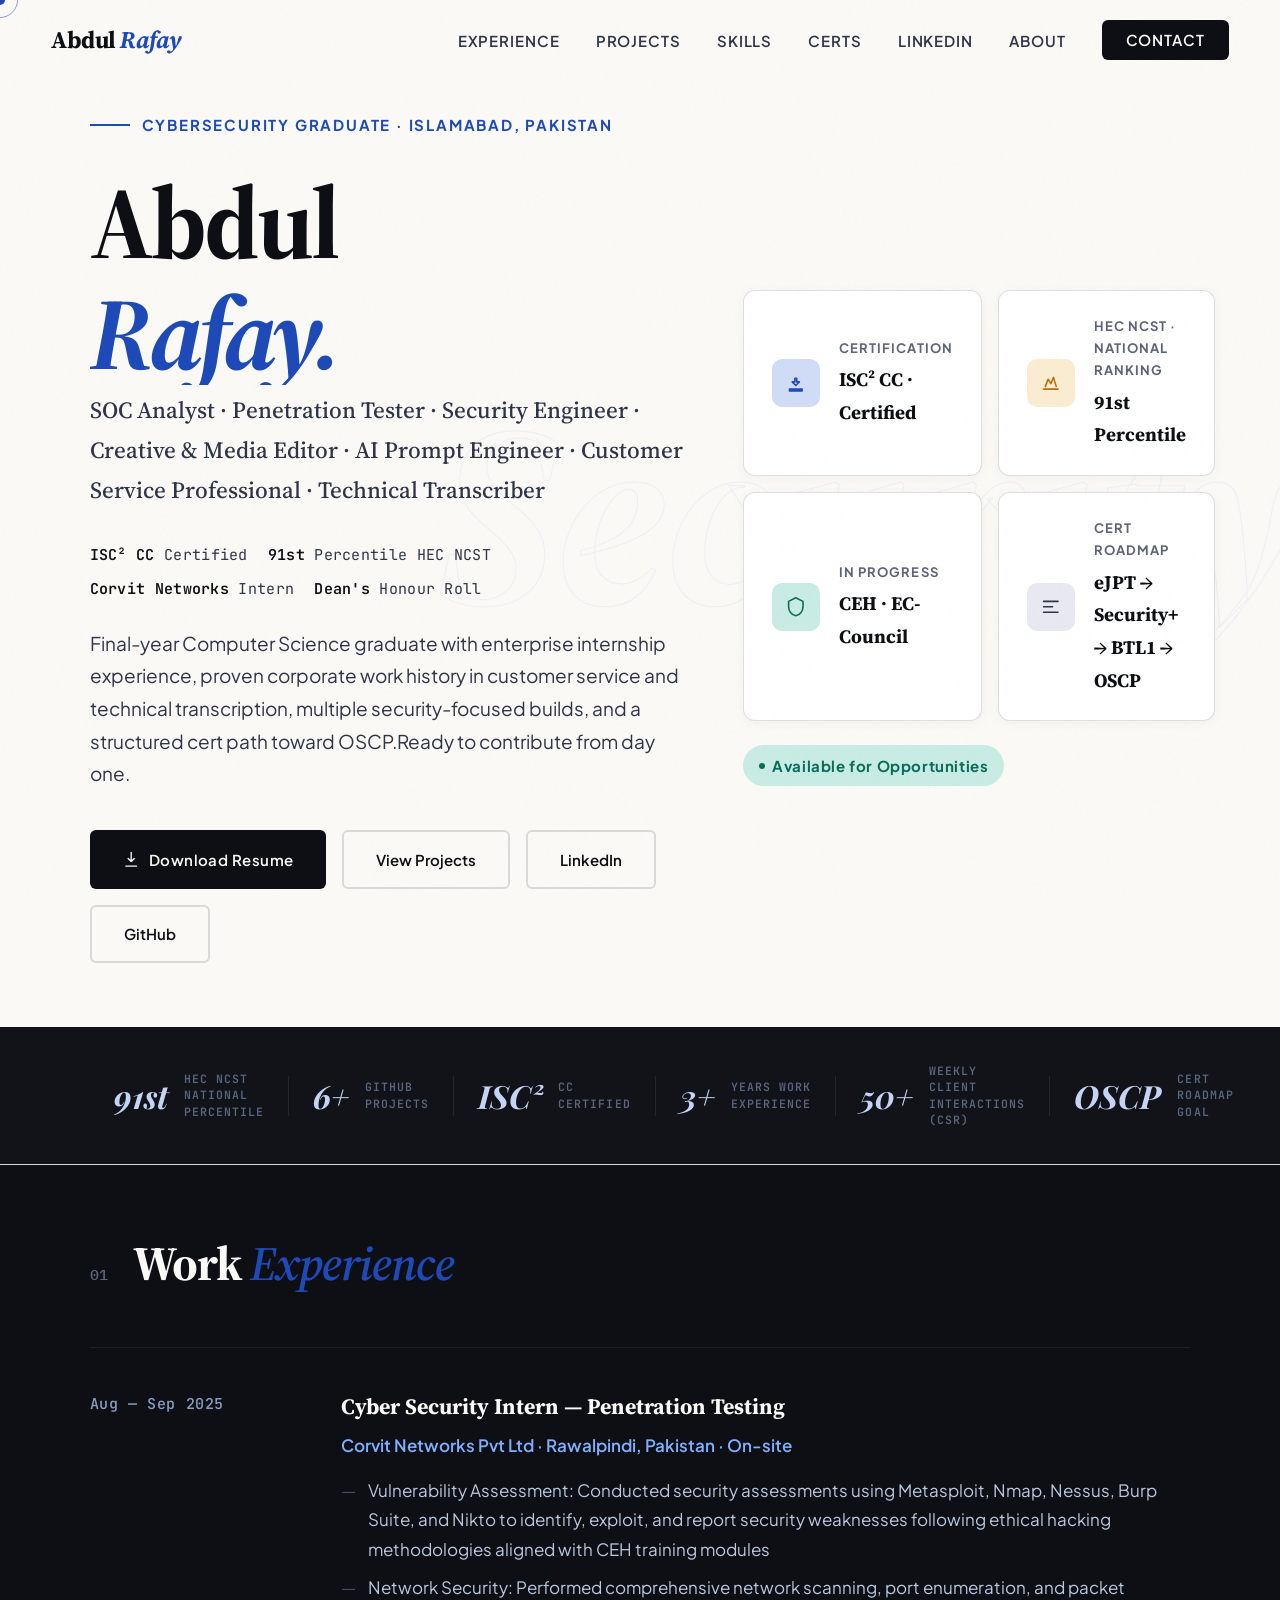
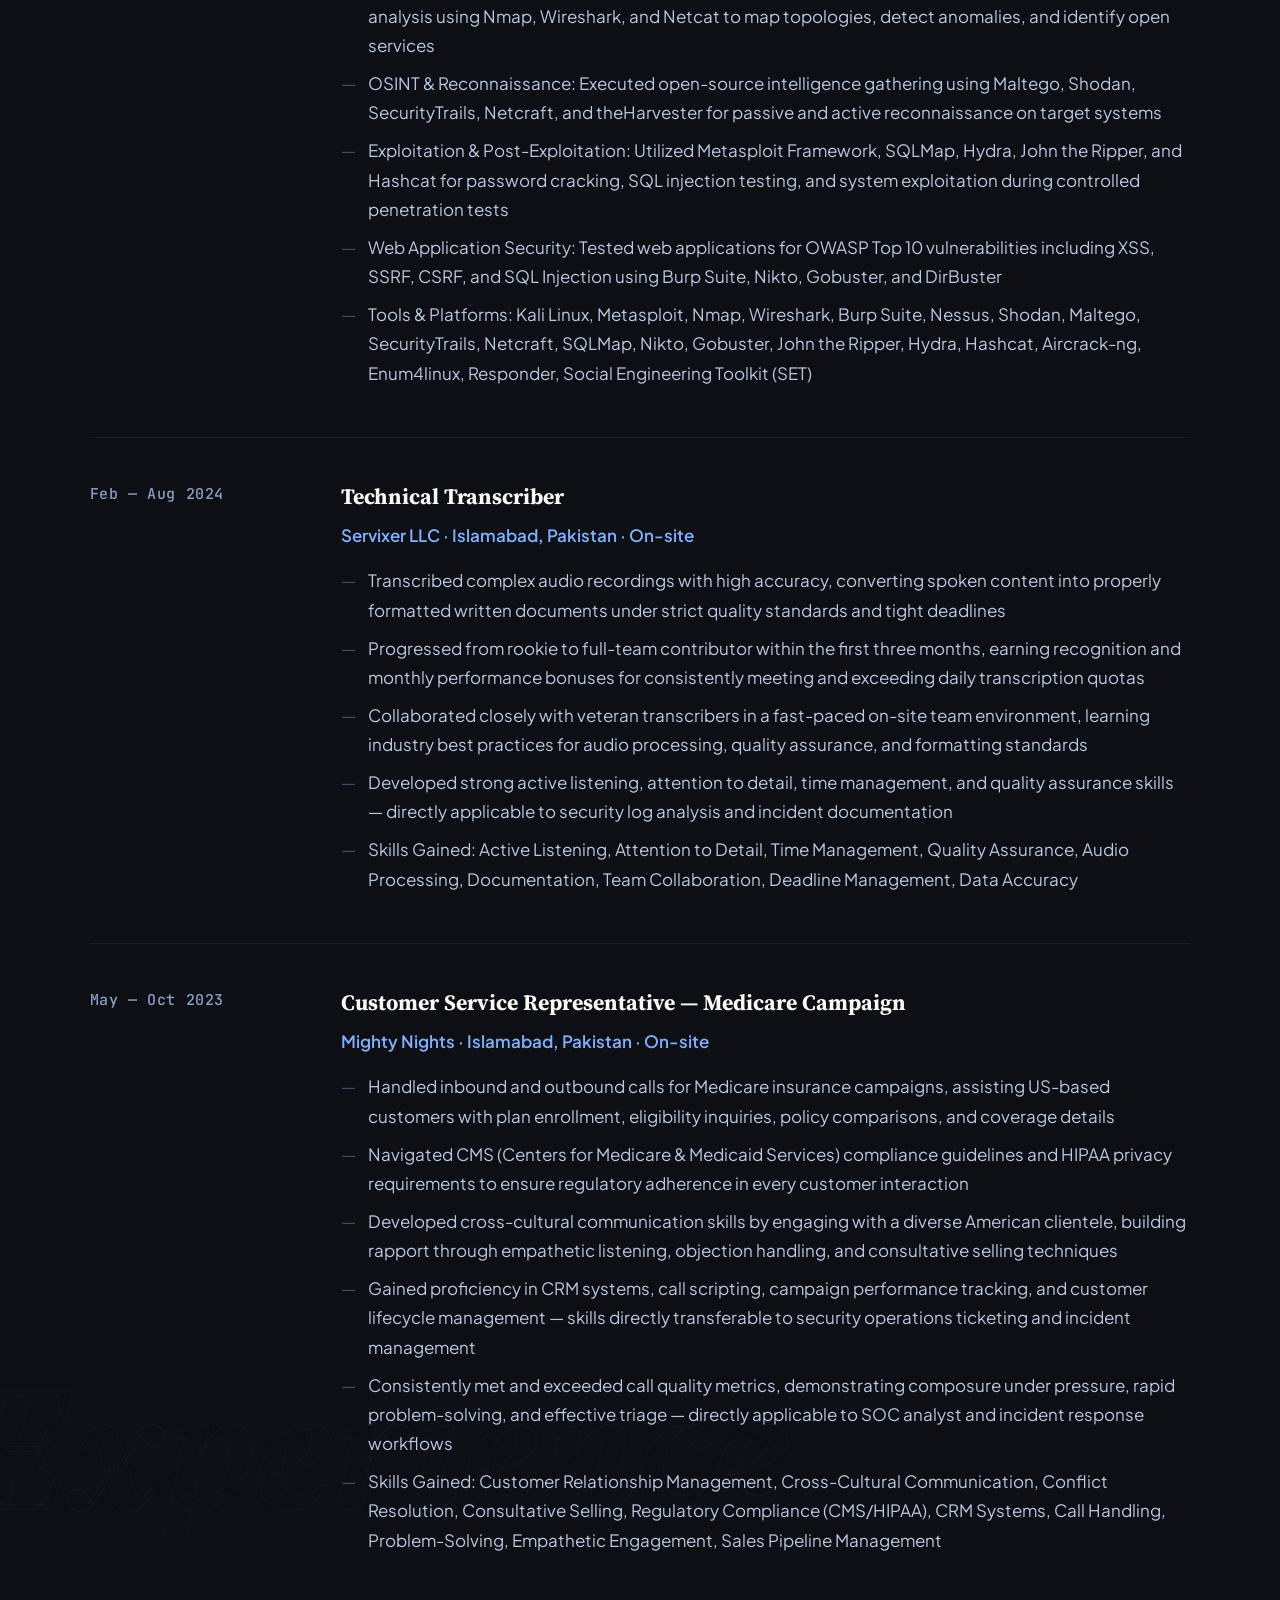
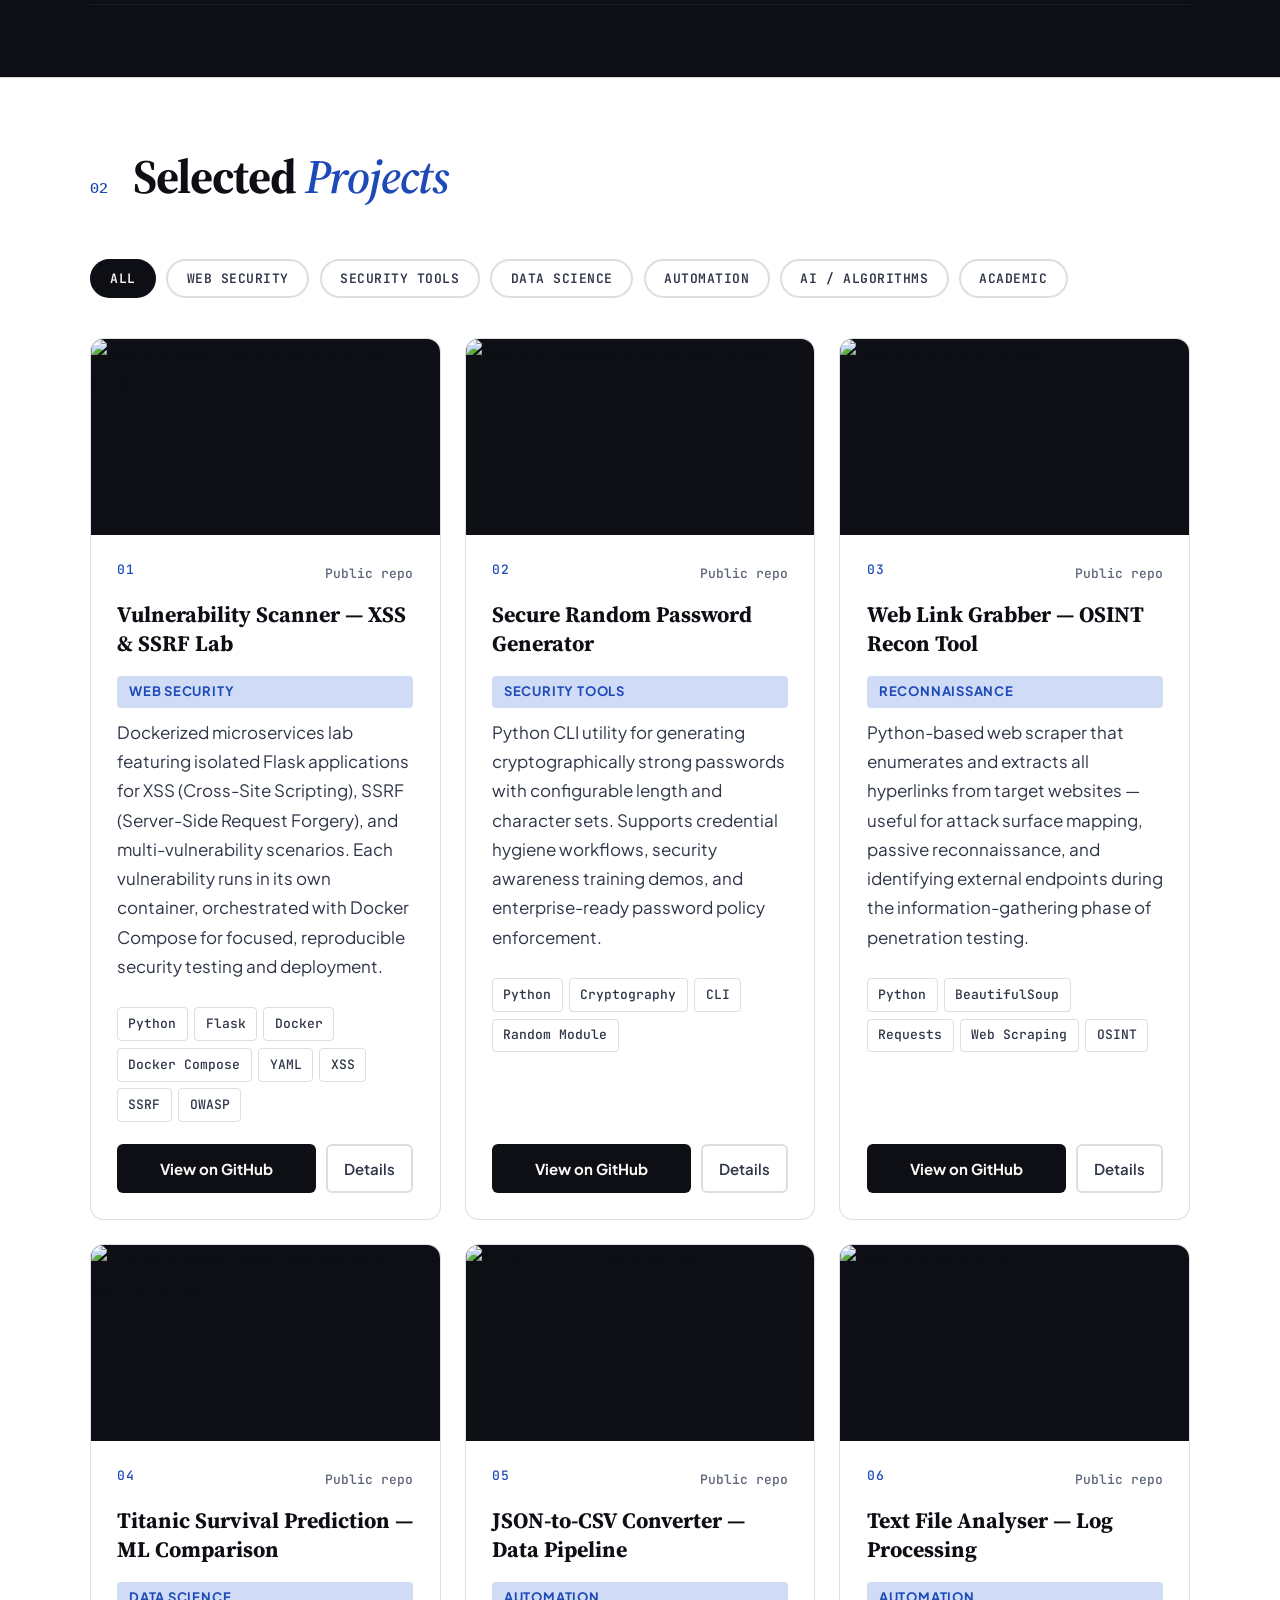
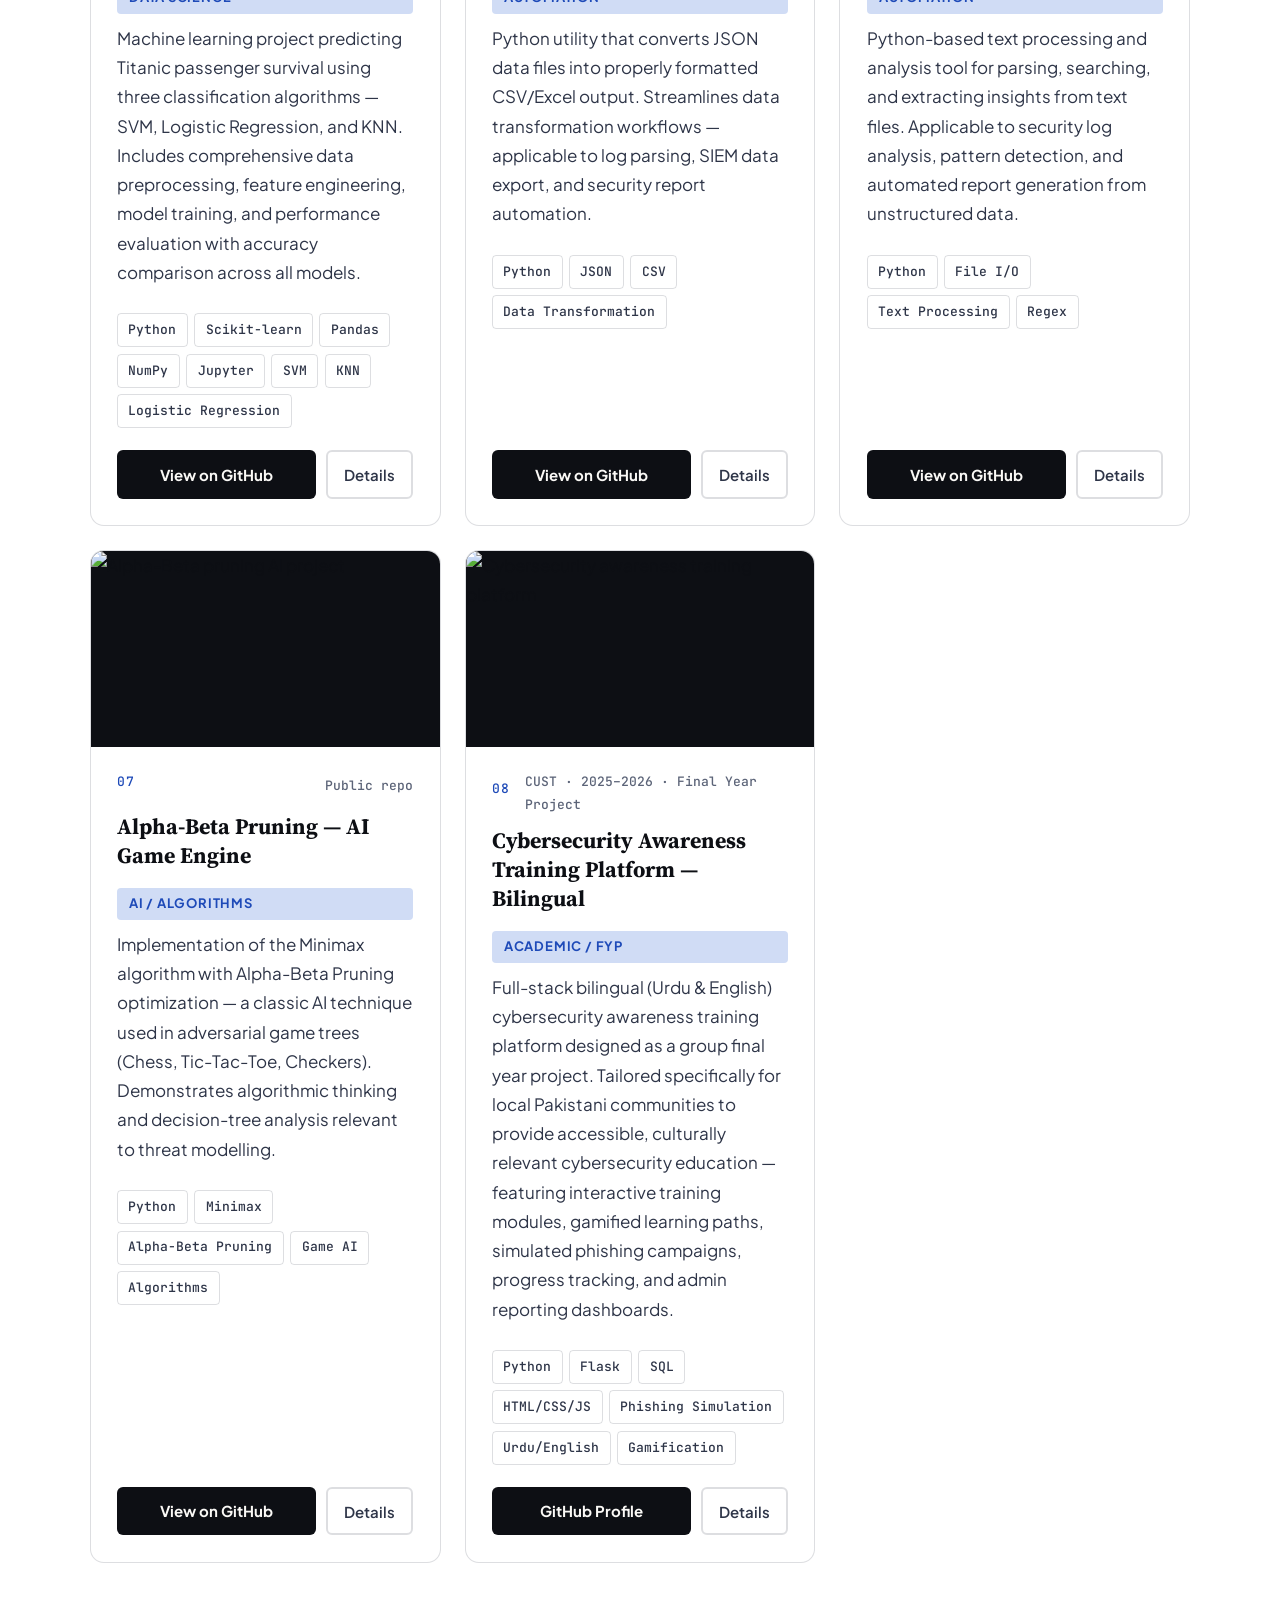
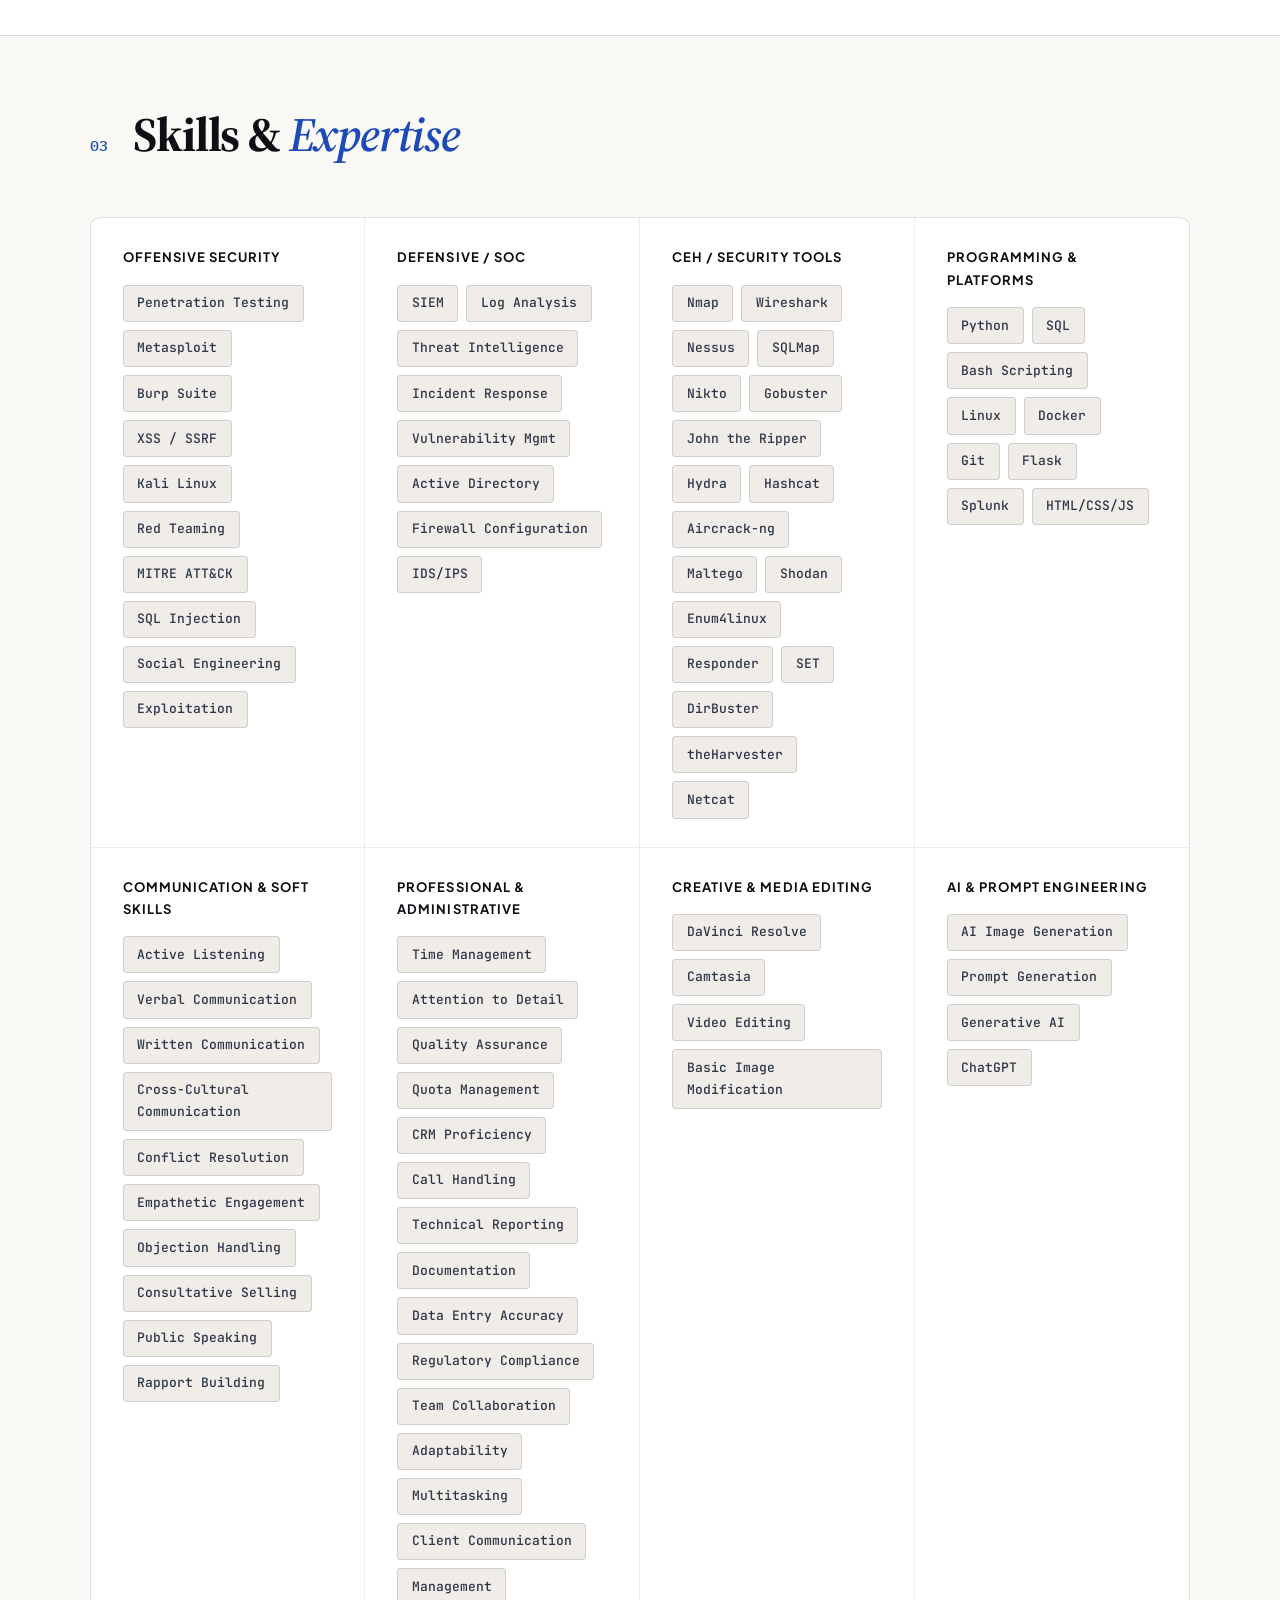
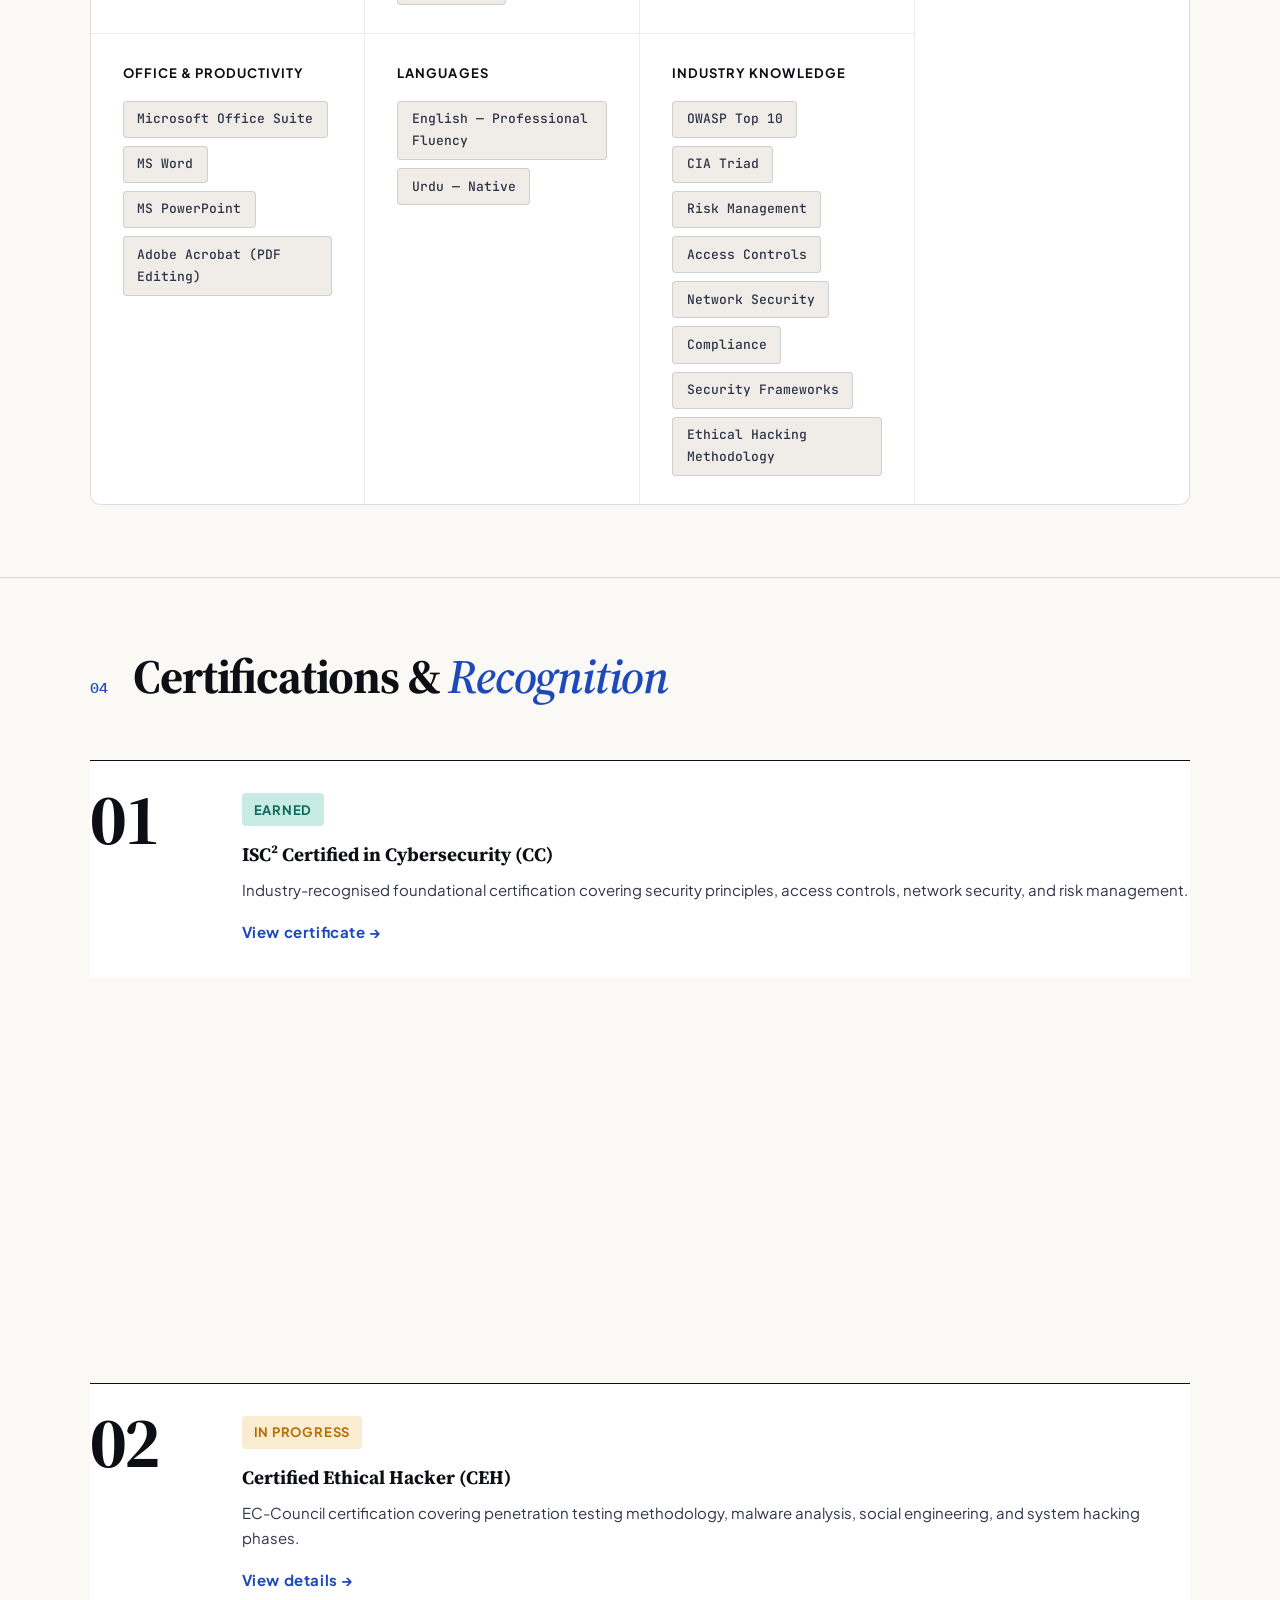
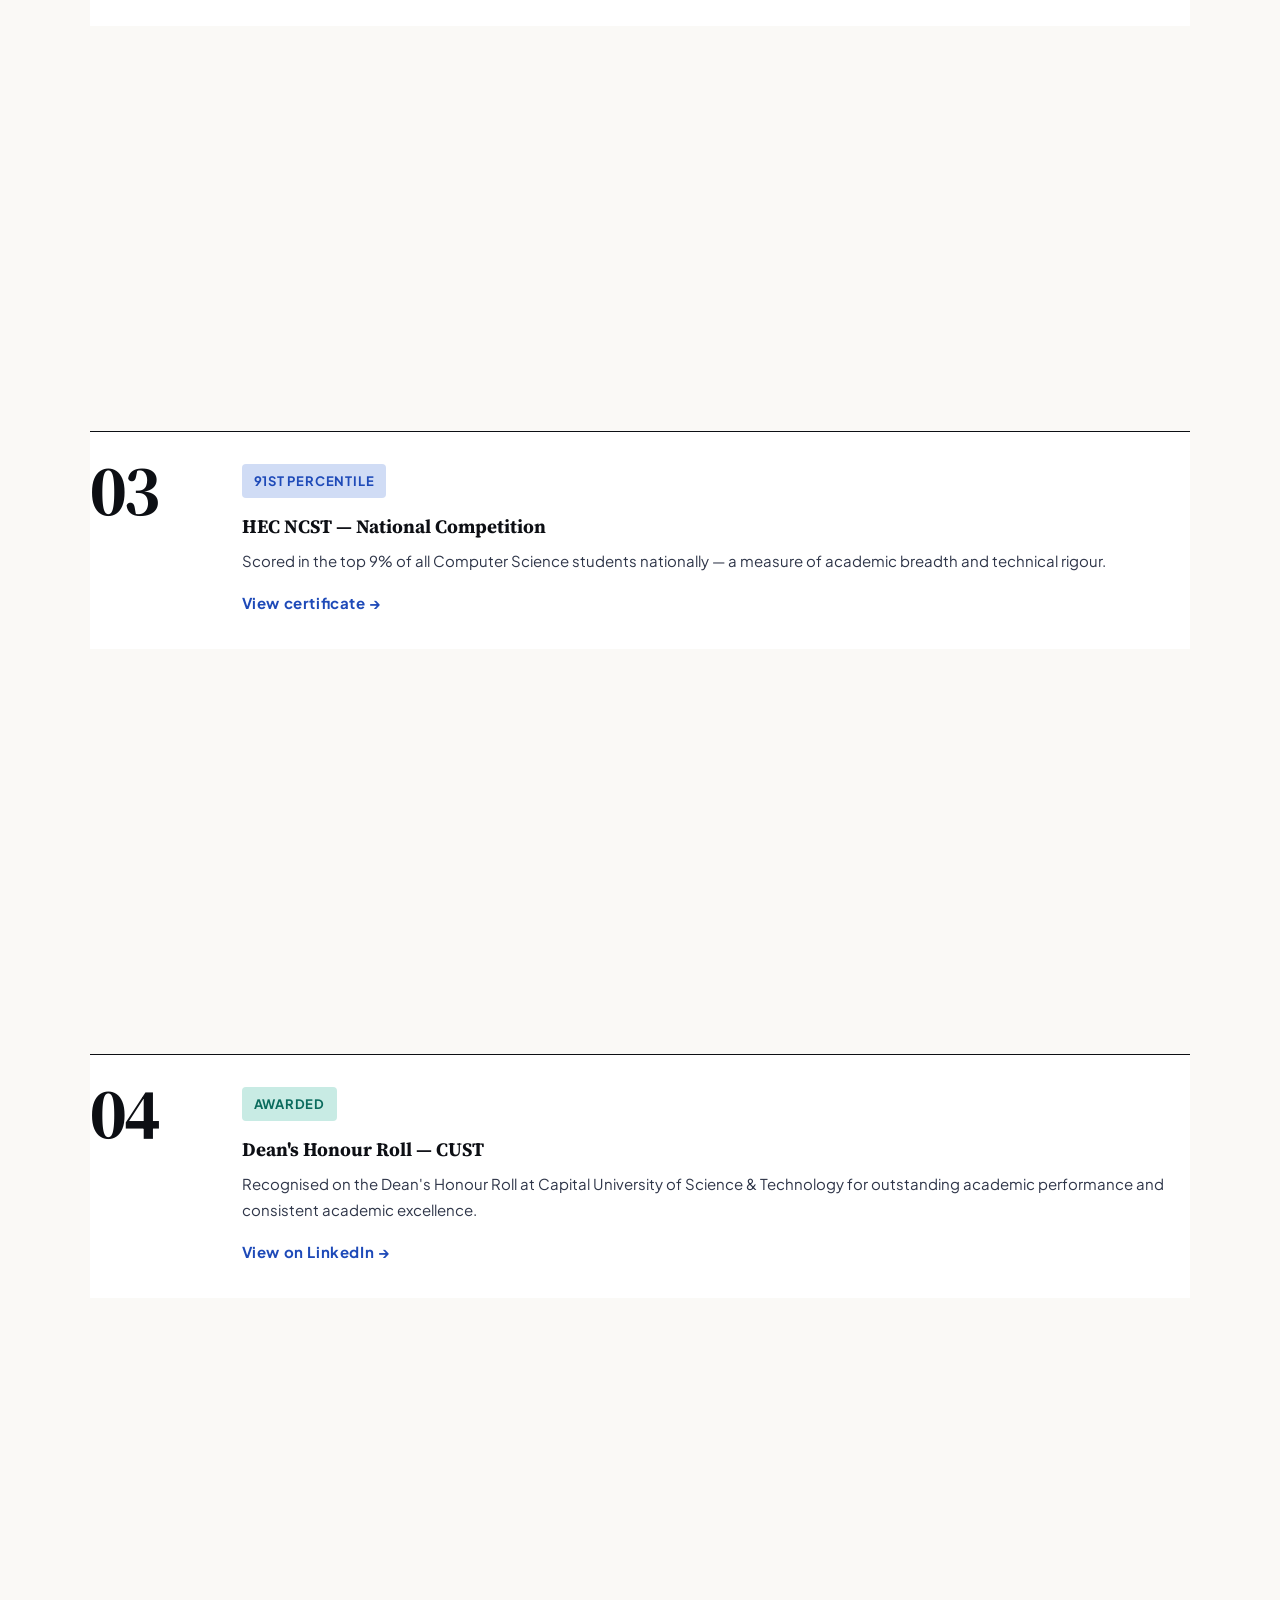
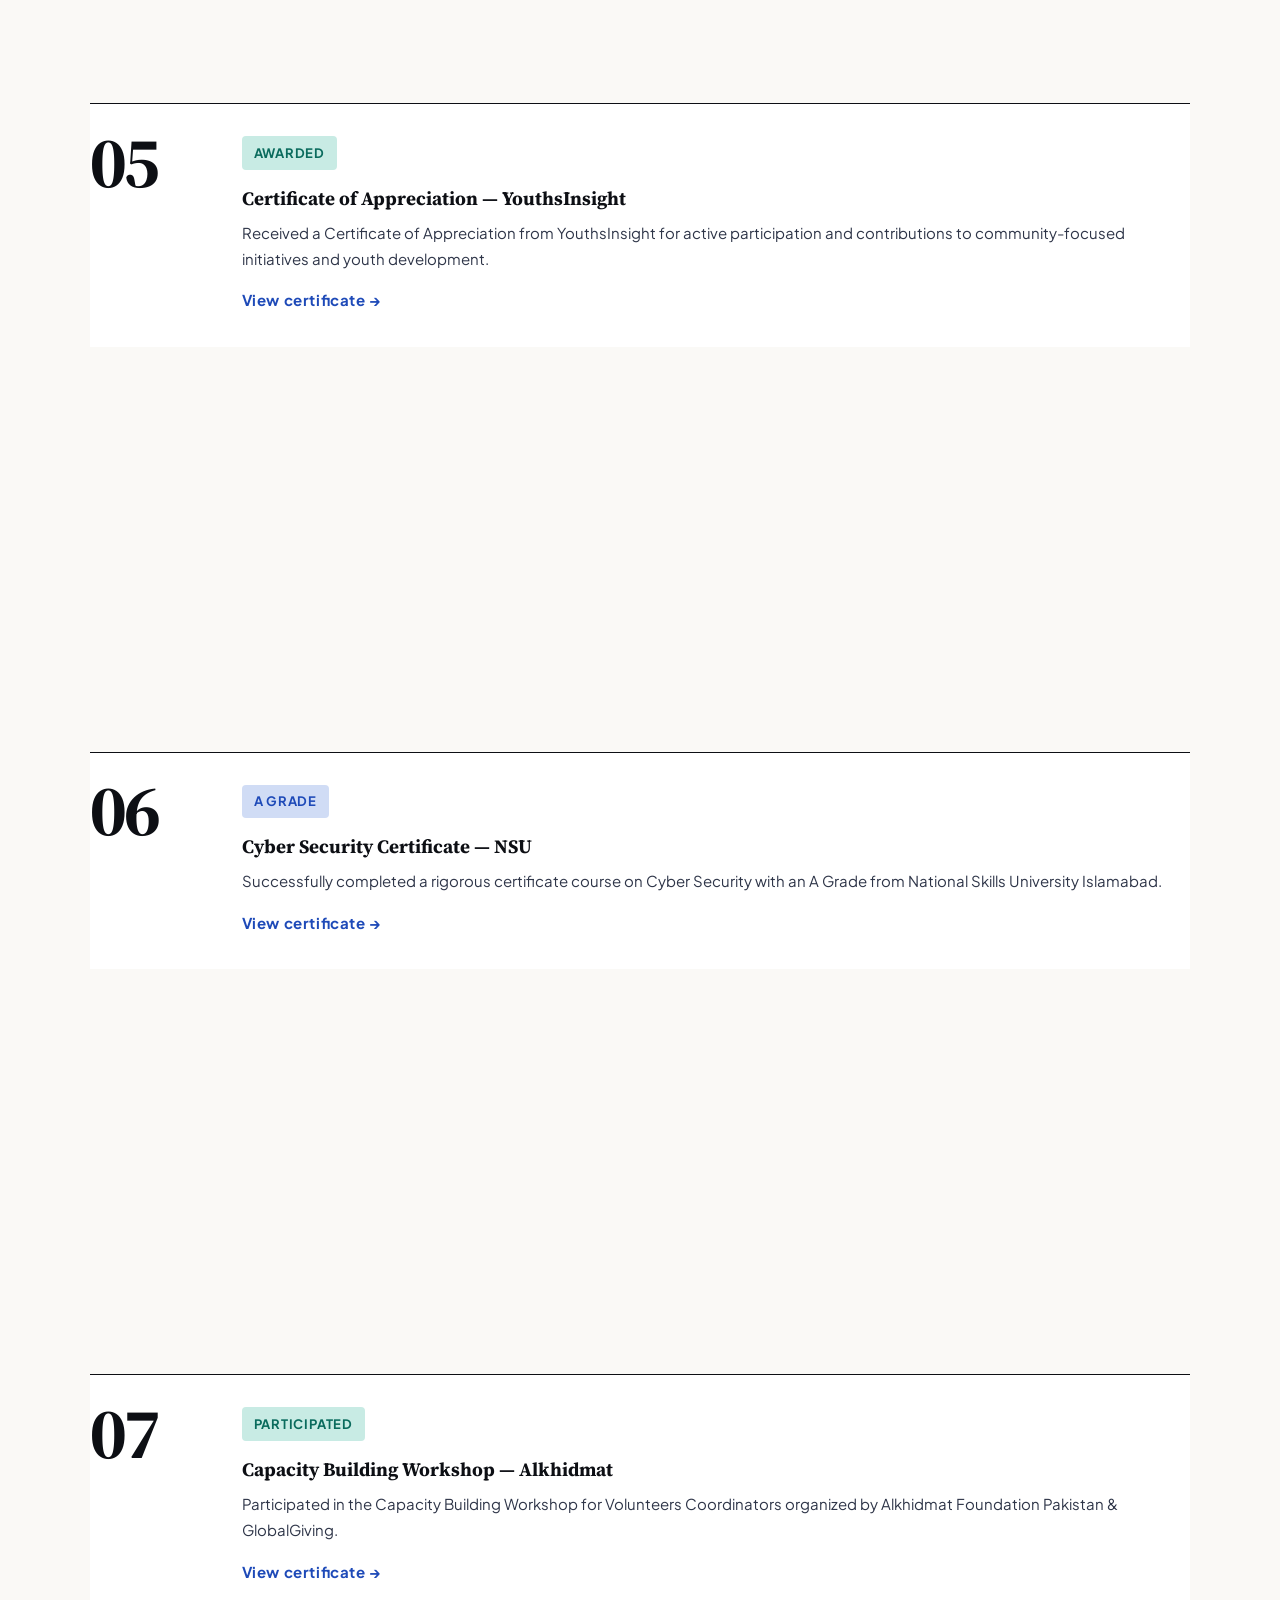
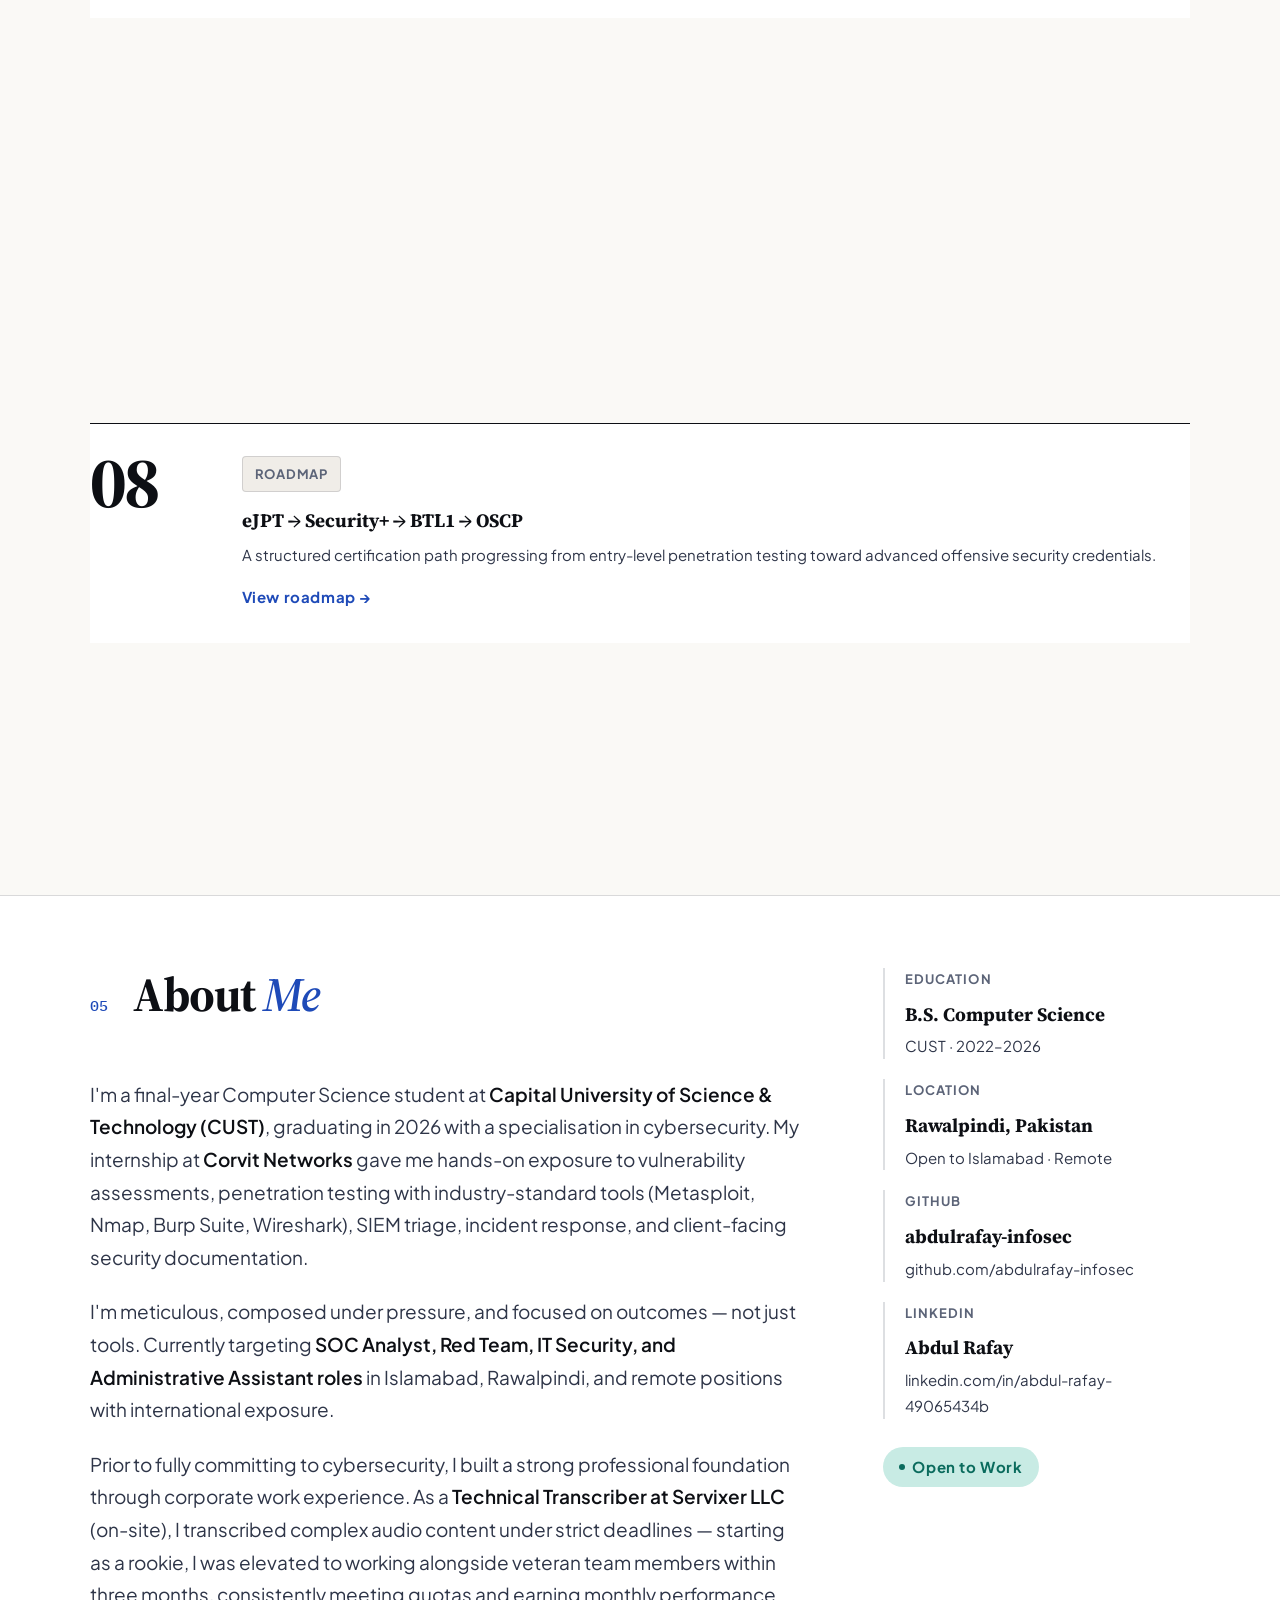
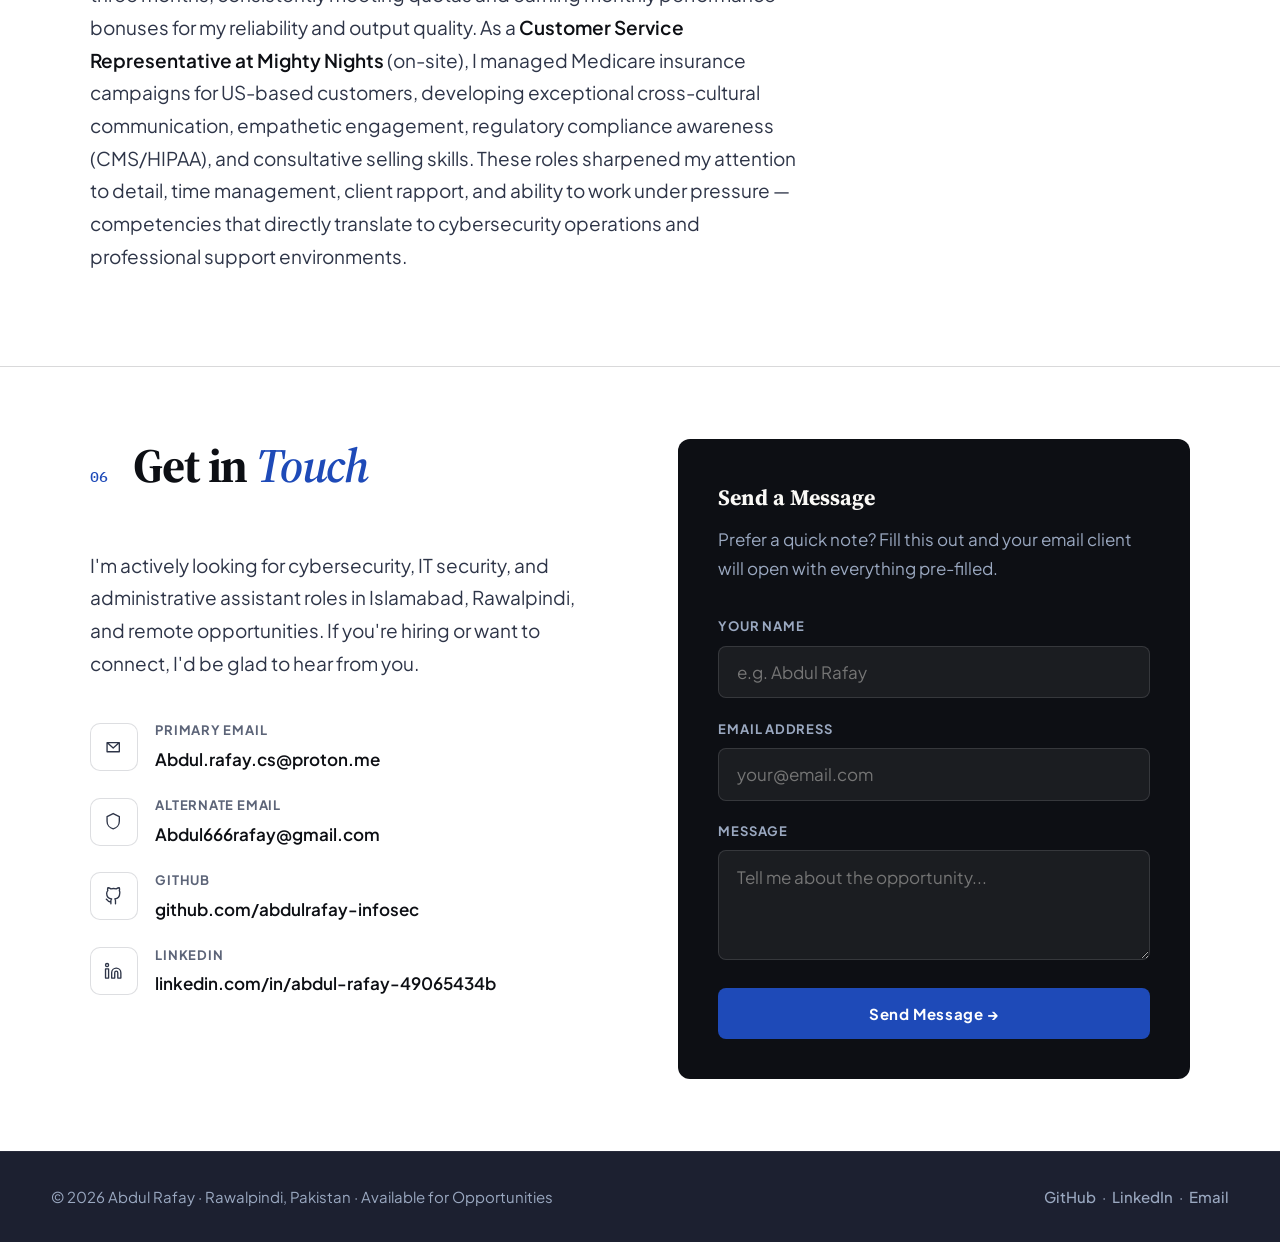
==== commit 7eff7998: "Add files via upload" ====
--- a/index.html
+++ b/index.html
@@ -109,7 +109,7 @@
     <div class="hero-name-wrap">
       <span class="hero-name-line line2"><em>Rafay.</em></span>
     </div>
-    <p class="hero-role">SOC Analyst · Penetration Tester · Security Engineer · Customer Service Professional · Technical Transcriber</p>
+    <p class="hero-role">SOC Analyst · Penetration Tester · Security Engineer · Creative & Media Editor · AI Prompt Engineer · Customer Service Professional · Technical Transcriber</p>
     <div class="hero-proof">
       <span class="hero-proof-item"><strong>ISC² CC</strong> Certified</span>
       <span class="hero-proof-item"><strong>91st</strong> Percentile HEC NCST</span>
@@ -615,6 +615,28 @@
           <span class="skill-chip">Data Entry Accuracy</span><span class="skill-chip">Regulatory Compliance</span>
           <span class="skill-chip">Team Collaboration</span><span class="skill-chip">Adaptability</span>
           <span class="skill-chip">Multitasking</span><span class="skill-chip">Client Communication</span>
+          <span class="skill-chip">Management</span>
+        </div>
+      </div>
+      <div class="skill-row">
+        <div class="skill-row-label">Creative &amp; Media Editing</div>
+        <div class="skill-list">
+          <span class="skill-chip">DaVinci Resolve</span><span class="skill-chip">Camtasia</span>
+          <span class="skill-chip">Video Editing</span><span class="skill-chip">Basic Image Modification</span>
+        </div>
+      </div>
+      <div class="skill-row">
+        <div class="skill-row-label">AI &amp; Prompt Engineering</div>
+        <div class="skill-list">
+          <span class="skill-chip">AI Image Generation</span><span class="skill-chip">Prompt Generation</span>
+          <span class="skill-chip">Generative AI</span><span class="skill-chip">ChatGPT</span>
+        </div>
+      </div>
+      <div class="skill-row">
+        <div class="skill-row-label">Office &amp; Productivity</div>
+        <div class="skill-list">
+          <span class="skill-chip">Microsoft Office Suite</span><span class="skill-chip">MS Word</span>
+          <span class="skill-chip">MS PowerPoint</span><span class="skill-chip">Adobe Acrobat (PDF Editing)</span>
         </div>
       </div>
       <div class="skill-row">
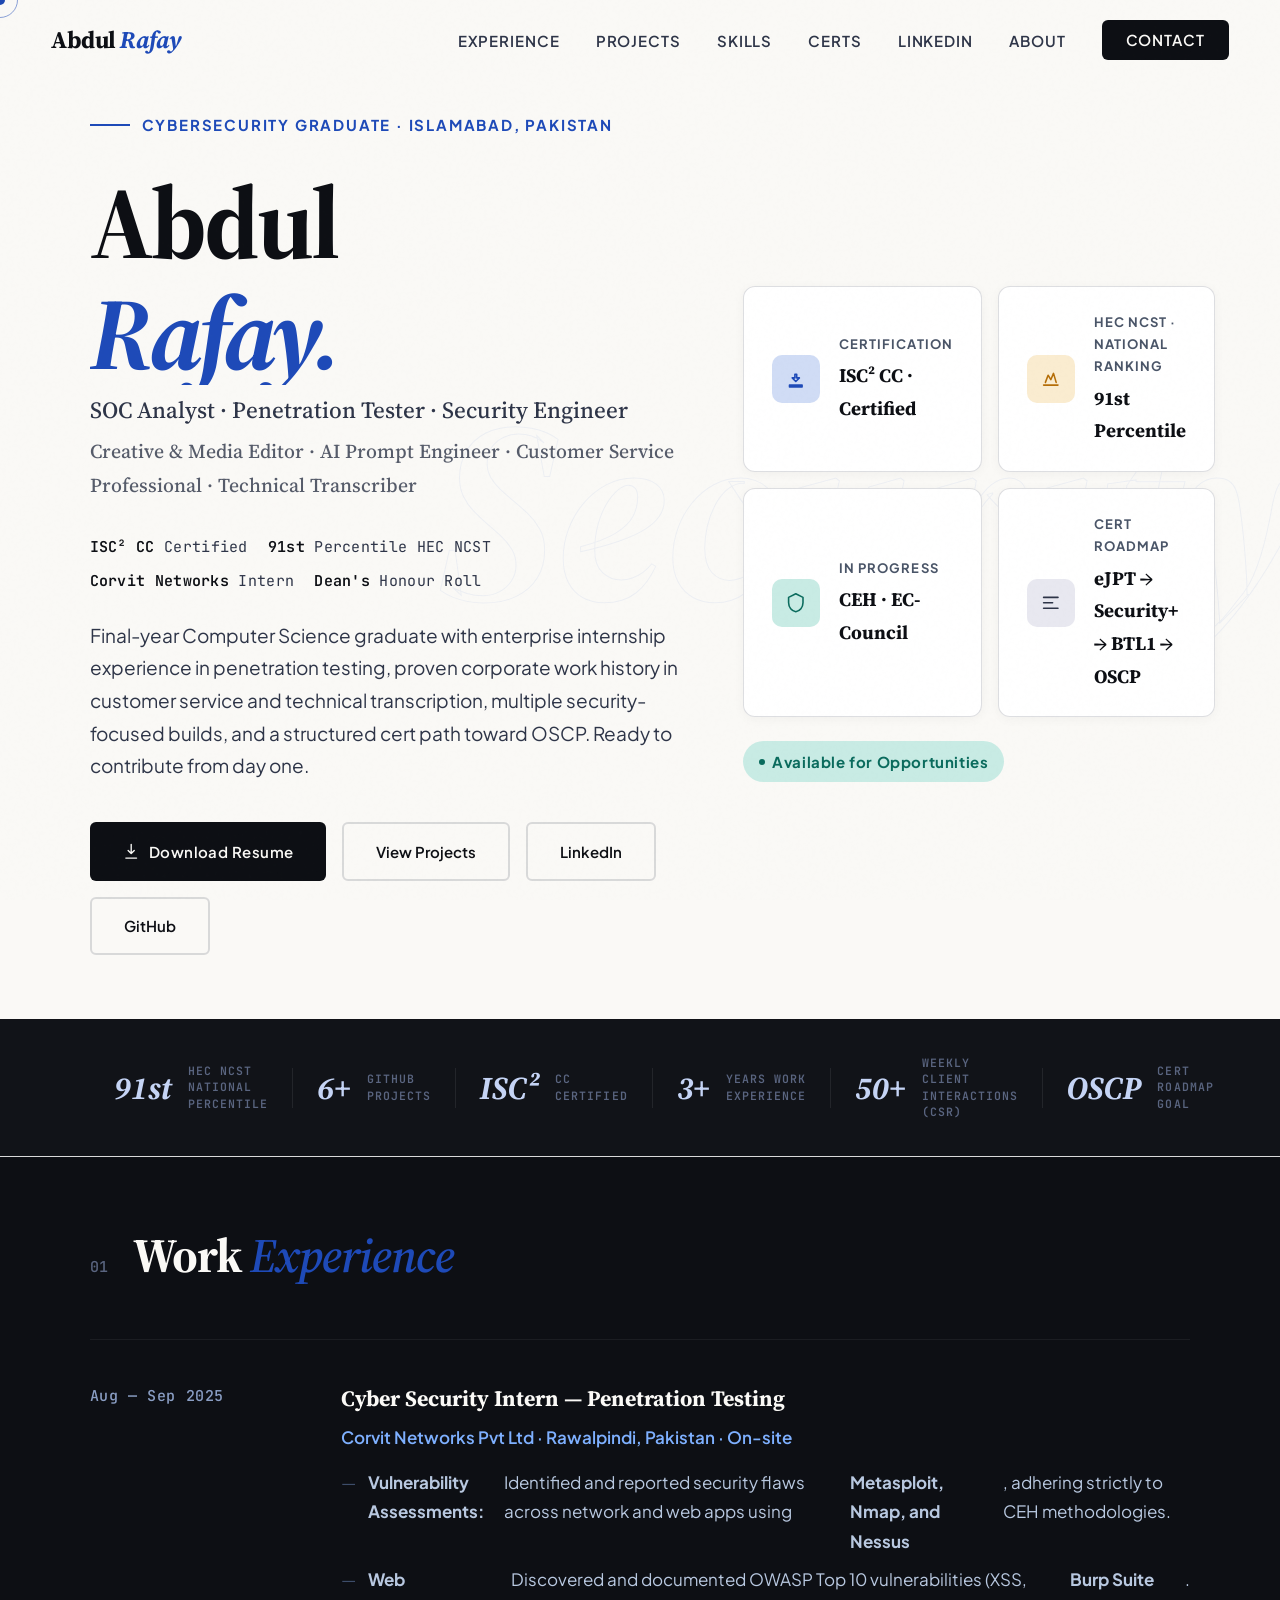
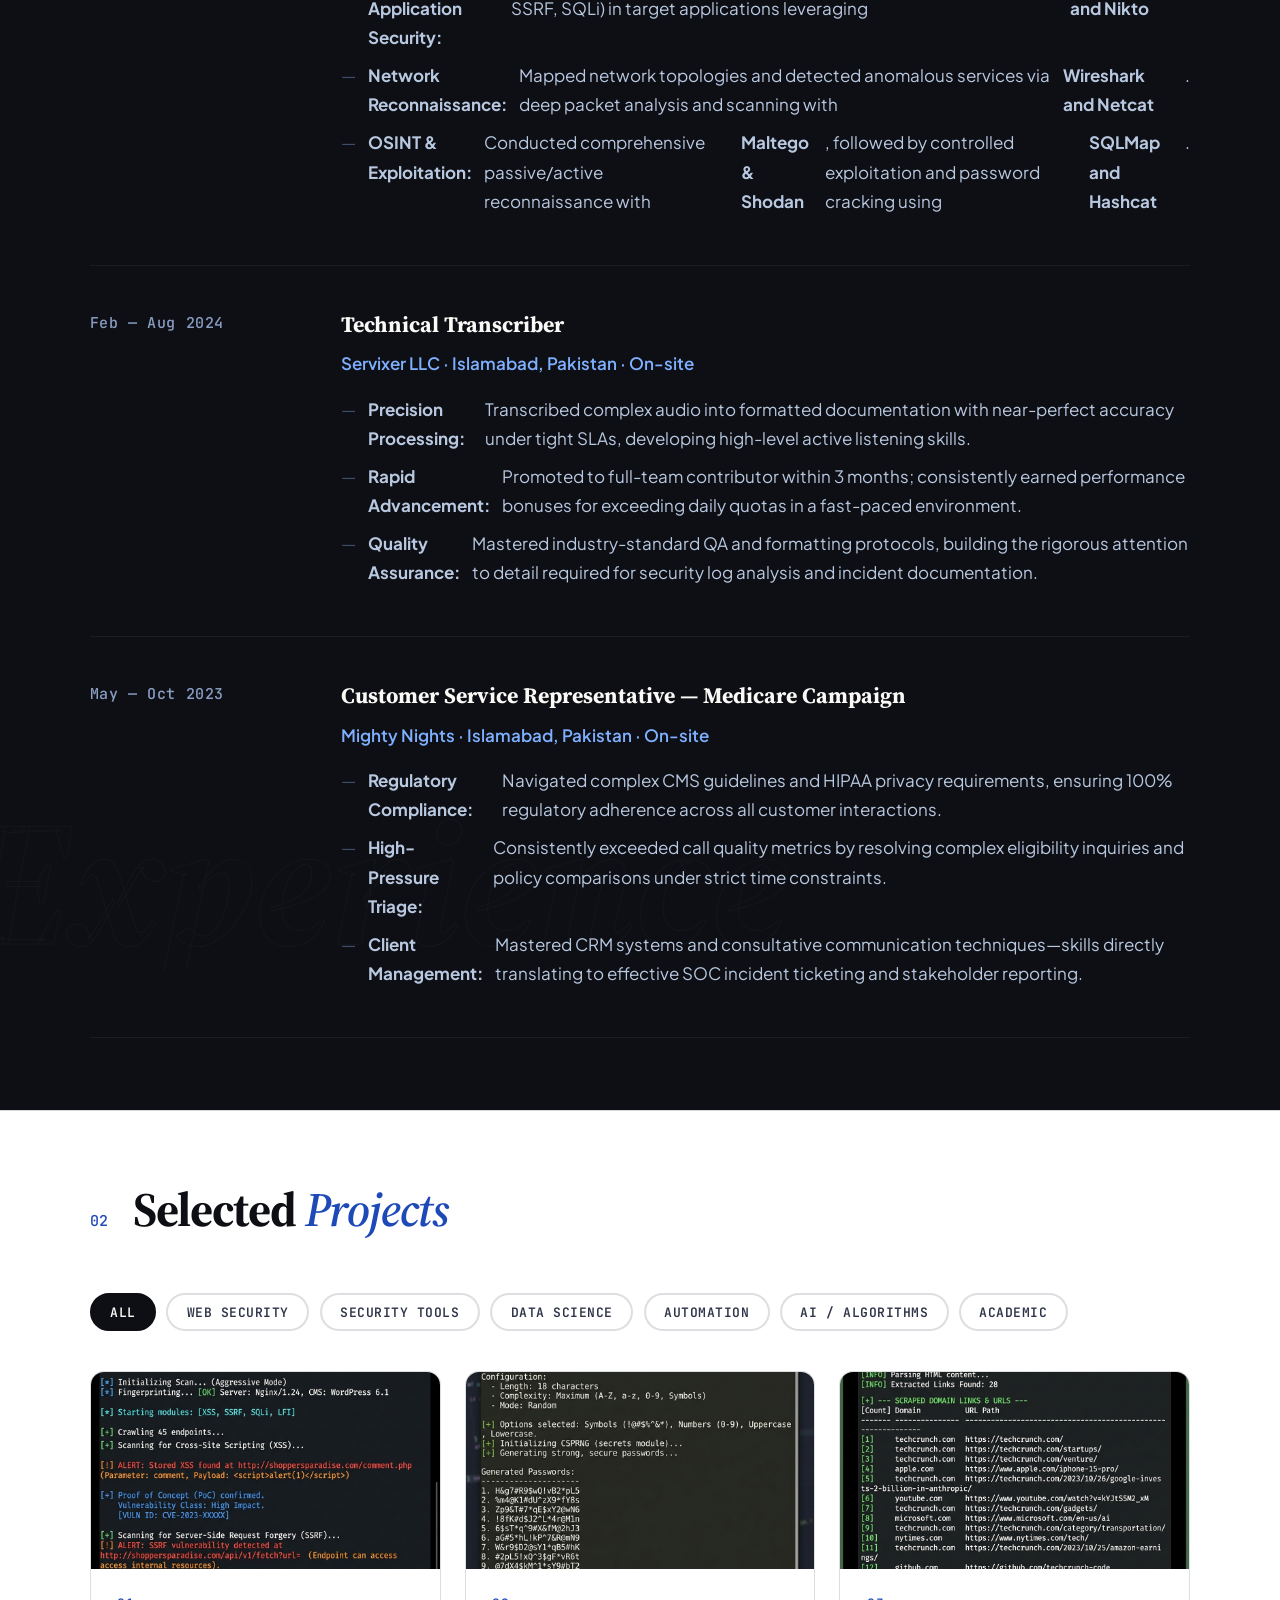
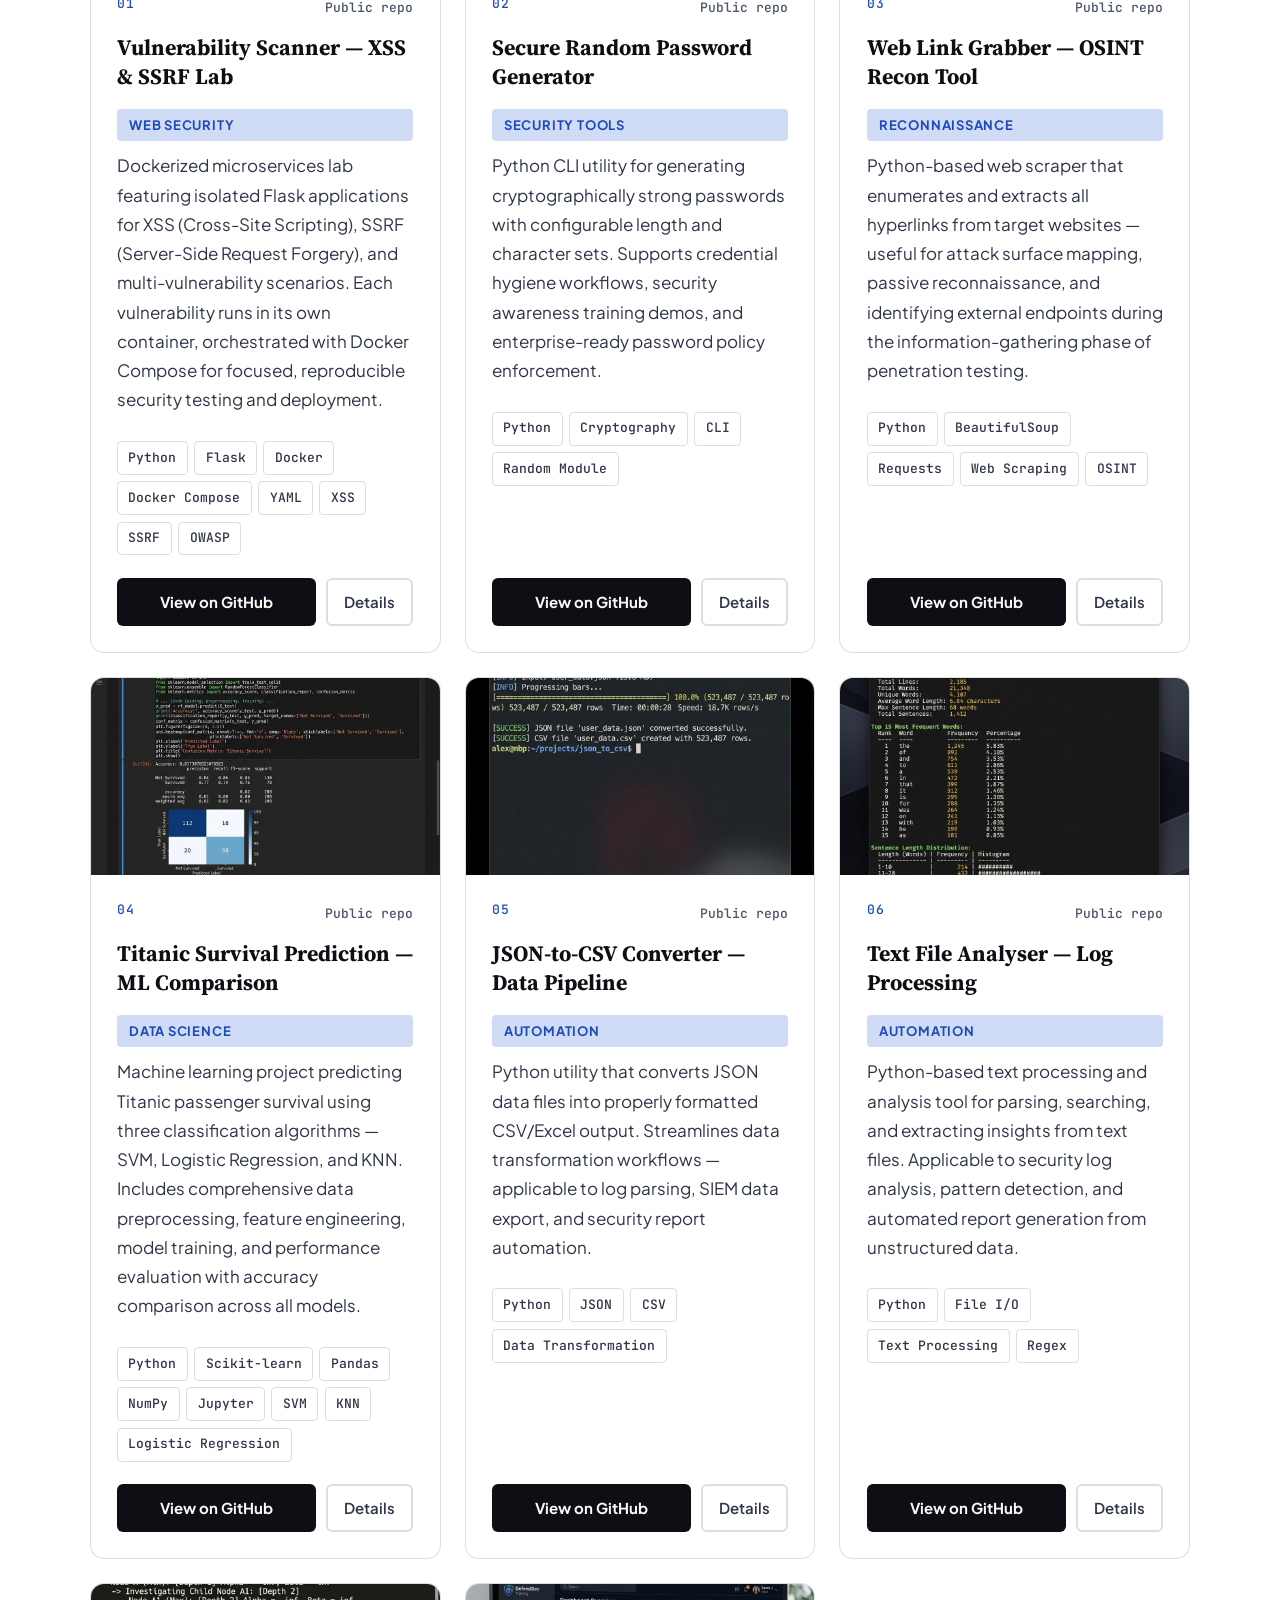
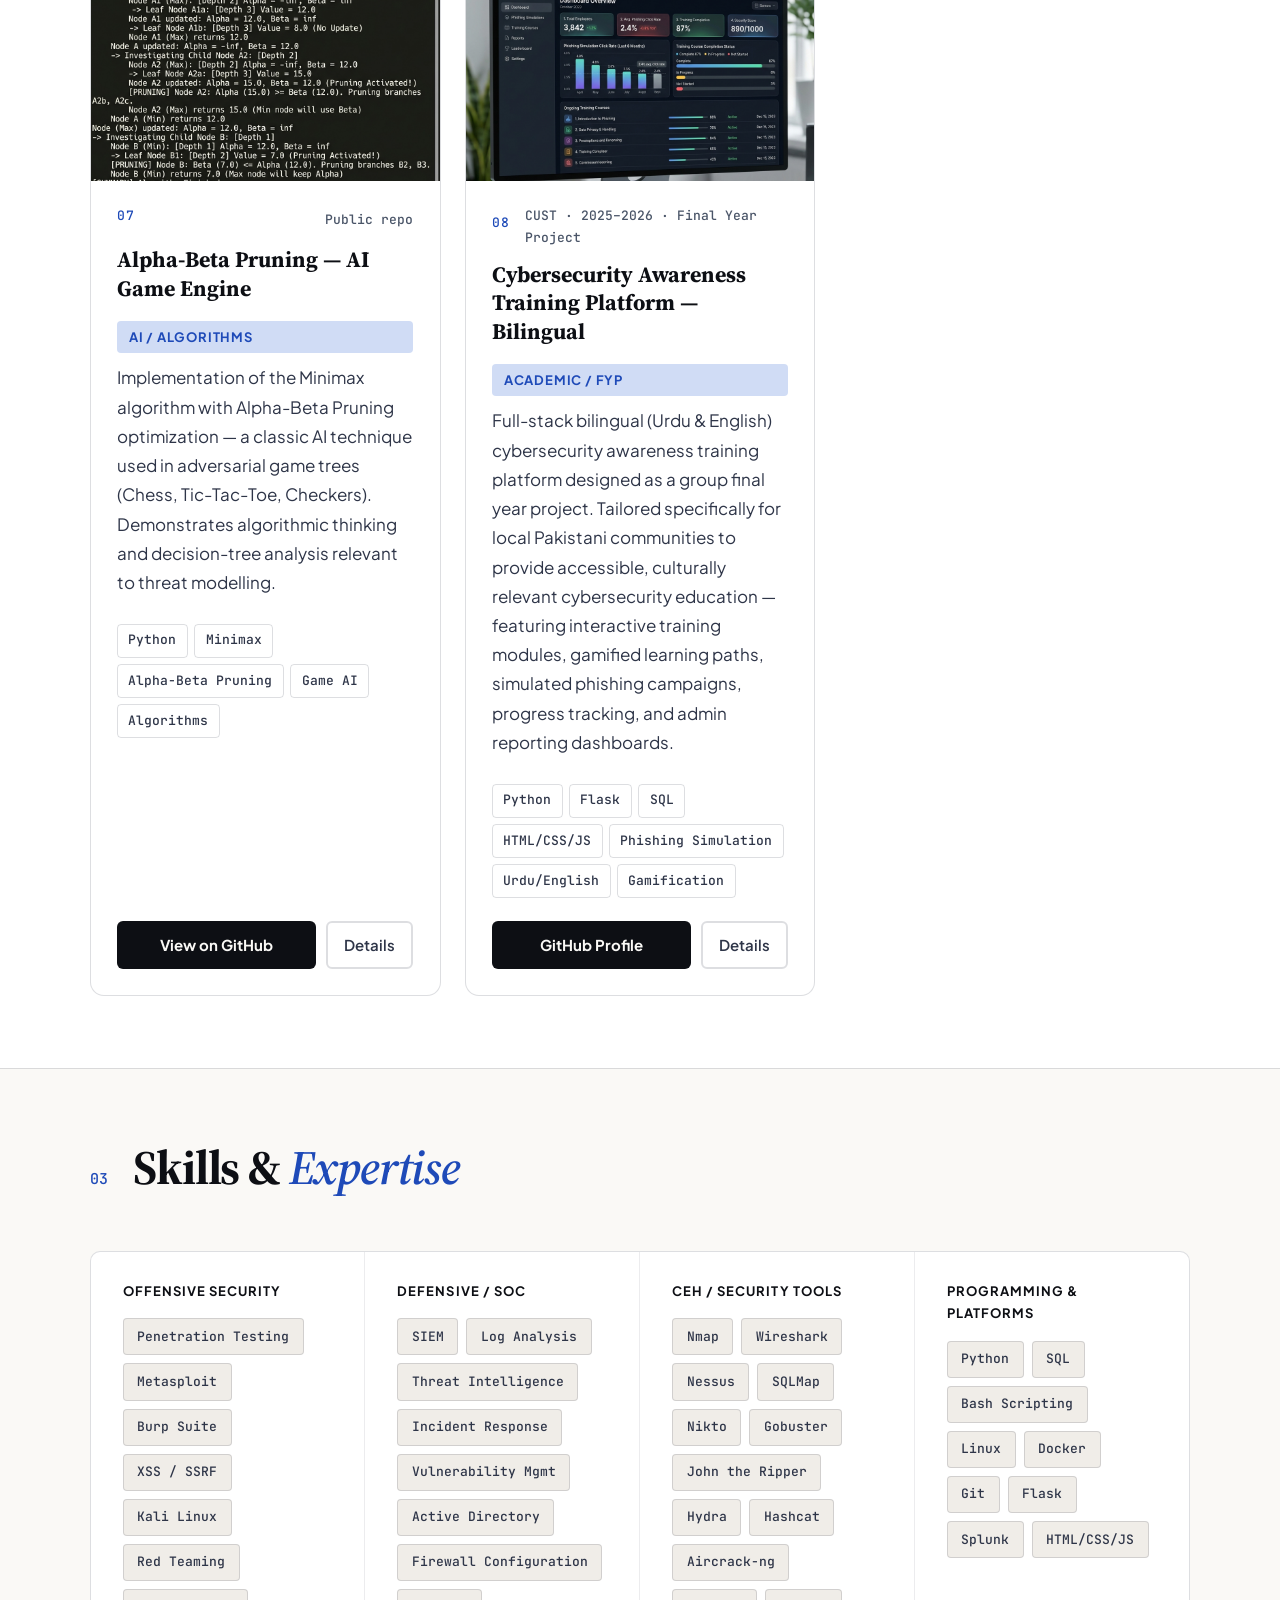
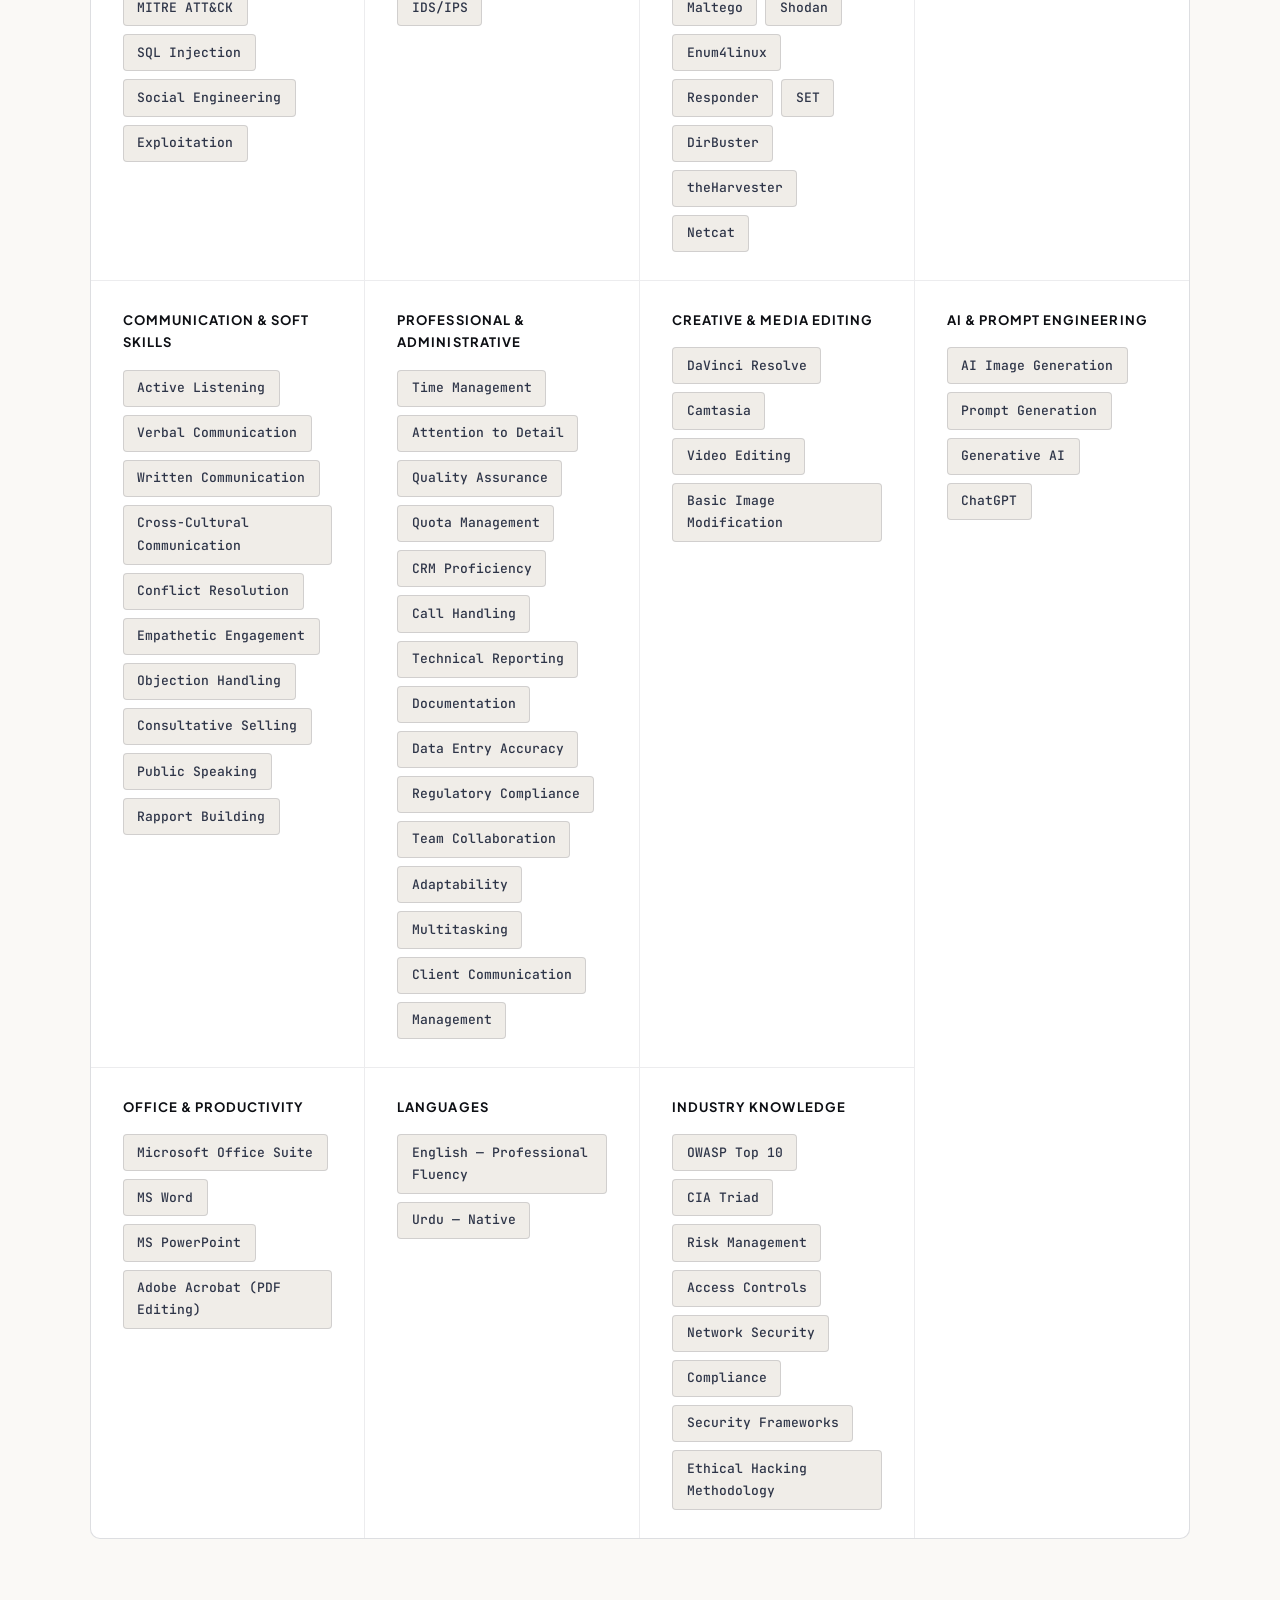
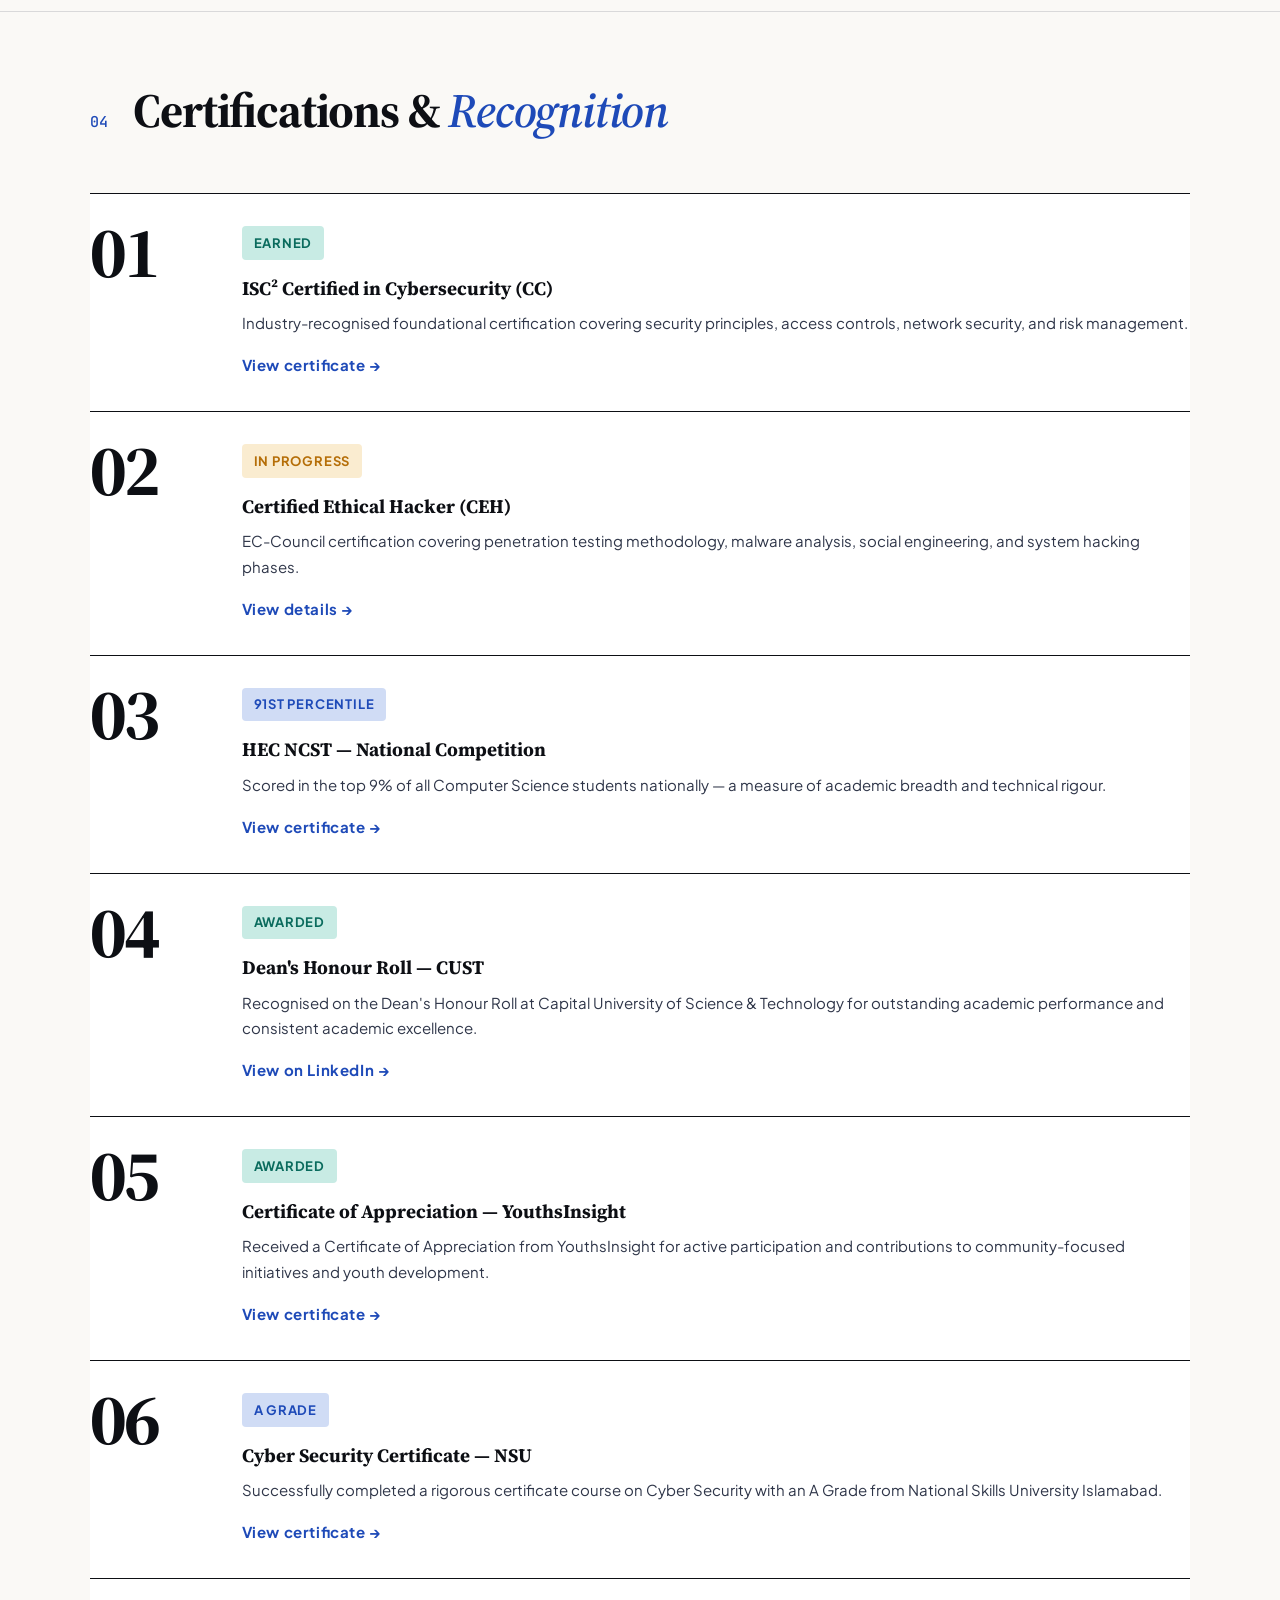
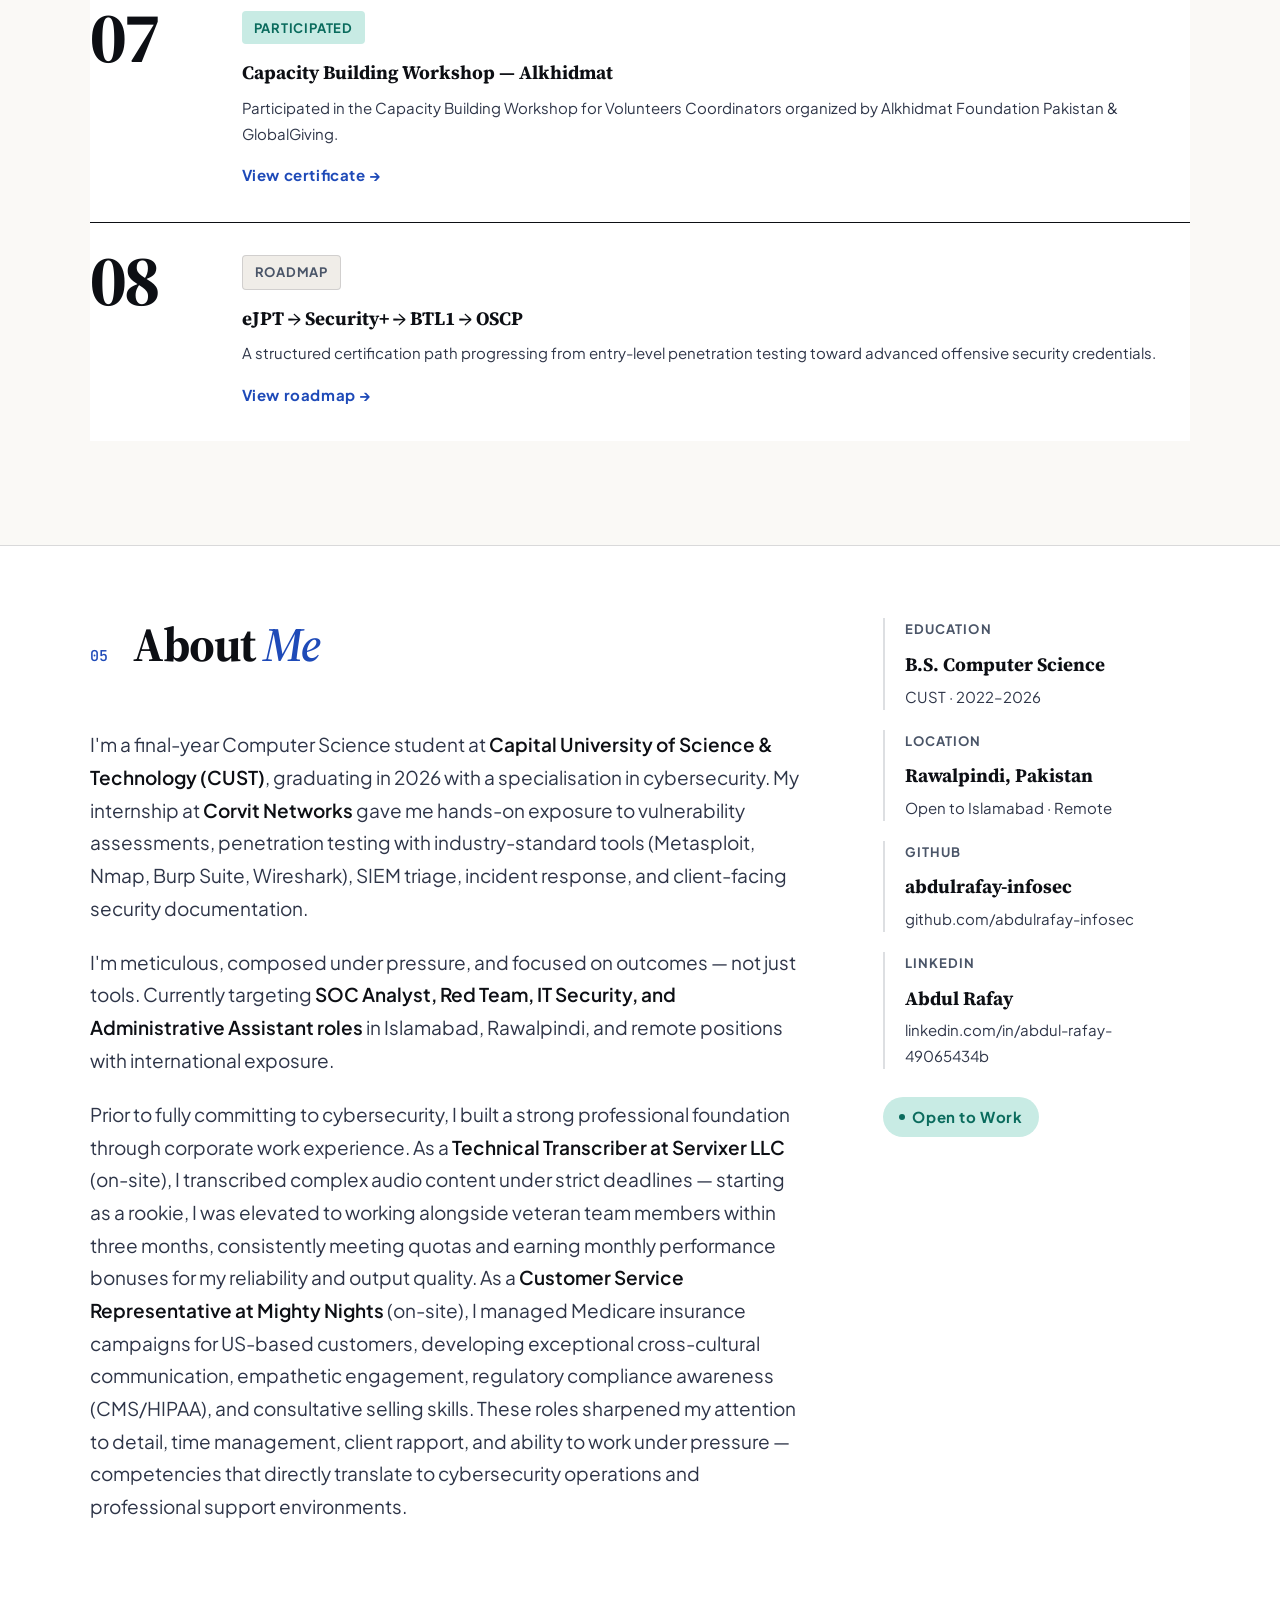
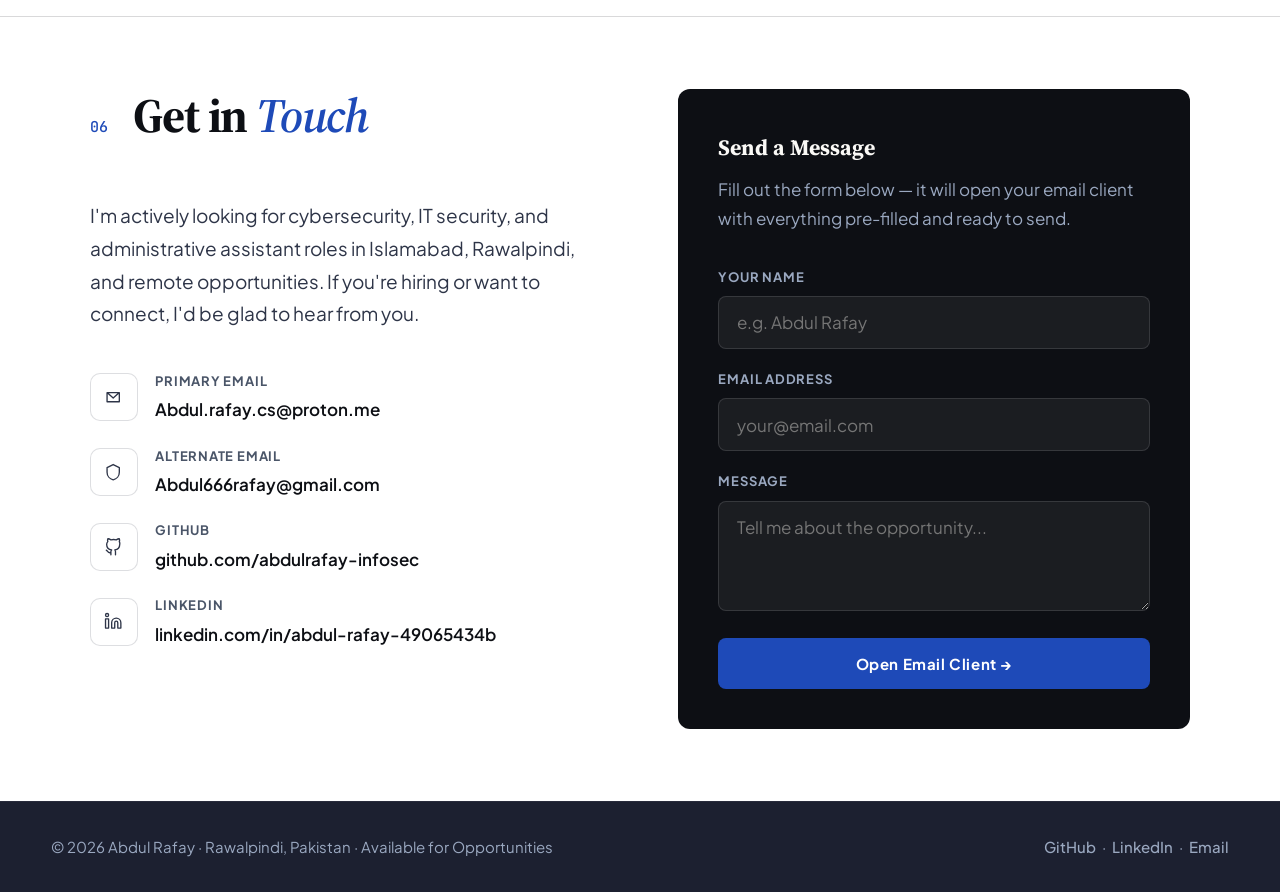
==== commit 08d3357c: "Add files via upload" ====
--- a/index.html
+++ b/index.html
@@ -3,23 +3,26 @@
 <head>
   <meta charset="UTF-8"/>
   <meta name="viewport" content="width=device-width, initial-scale=1.0"/>
-  <meta name="description" content="Abdul Rafay — Cybersecurity Analyst, SOC Analyst, Penetration Tester, ISC² CC Certified. CUST 2026. Islamabad, Pakistan. Open to work."/>
-  <meta name="keywords" content="cybersecurity analyst, penetration tester, SOC analyst, security engineer, customer service representative, technical transcriber, ISC2 CC certified, CEH, vulnerability assessment, incident response, SIEM, Metasploit, Nmap, Wireshark, Burp Suite, administrative assistant, Islamabad, Pakistan"/>
+  <meta name="description" content="Cybersecurity professional with ISC² CC certification, enterprise pen-testing internship at Corvit Networks, and a structured OSCP roadmap. View projects, certifications & experience."/>
+  <meta name="keywords" content="cybersecurity analyst, penetration tester, SOC analyst, security engineer, ISC2 CC certified, CEH, vulnerability assessment, incident response, SIEM, Metasploit, Nmap, Wireshark, Burp Suite, cybersecurity portfolio, pentester portfolio, Islamabad, Pakistan"/>
   <meta name="author" content="Abdul Rafay"/>
   <meta name="robots" content="index, follow"/>
-  <meta property="og:title" content="Abdul Rafay — Cybersecurity Professional"/>
-  <meta property="og:description" content="Portfolio, projects, certifications and work experience. Available for SOC, Penetration Testing, and IT Security roles."/>
+  <meta property="og:title" content="Abdul Rafay | Cybersecurity Portfolio — SOC Analyst & Penetration Tester"/>
+  <meta property="og:description" content="Cybersecurity professional with ISC² CC certification, enterprise pen-testing internship, and OSCP roadmap. View projects, skills & experience."/>
   <meta property="og:type" content="website"/>
-  <meta property="og:url" content="https://github.com/abdulrafay-infosec"/>
-  <meta property="og:image" content="https://opengraph.githubassets.com/1/abdulrafay-infosec/vulnerability-scanner-XSS-SSRF"/>
+  <meta property="og:url" content="https://abdul-rafay-portfolio-omega.vercel.app"/>
+  <meta property="og:image" content="assets/images/favicon.png"/>
   <meta name="twitter:card" content="summary_large_image"/>
-  <meta name="twitter:title" content="Abdul Rafay — Cybersecurity Professional"/>
-  <meta name="twitter:description" content="Cybersecurity graduate with enterprise internship experience, security builds, and structured cert path toward OSCP."/>
-  <link rel="canonical" href="https://abdulrafay-infosec.github.io"/>
-  <title>Abdul Rafay — Cybersecurity Professional | SOC Analyst | Penetration Tester | Security Engineer</title>
+  <meta name="twitter:title" content="Abdul Rafay | Cybersecurity Portfolio — SOC Analyst & Penetration Tester"/>
+  <meta name="twitter:description" content="ISC² CC certified cybersecurity graduate with enterprise pen-testing internship and structured cert path toward OSCP."/>
+  <link rel="canonical" href="https://abdul-rafay-portfolio-omega.vercel.app"/>
+  <title>Abdul Rafay — Cybersecurity Analyst & Pentester | ISC² CC | Portfolio</title>
+  <link rel="icon" type="image/png" href="assets/images/favicon.png"/>
+  <link rel="apple-touch-icon" href="assets/images/favicon.png"/>
   <link rel="preconnect" href="https://fonts.googleapis.com"/>
   <link rel="preconnect" href="https://fonts.gstatic.com" crossorigin/>
-  <link href="https://fonts.googleapis.com/css2?family=Plus+Jakarta+Sans:ital,wght@0,300;0,400;0,500;0,600;0,700;1,400&family=Source+Serif+4:ital,opsz,wght@0,8..60,400;0,8..60,600;0,8..60,700;1,8..60,400&family=JetBrains+Mono:wght@400;500;600&family=Playfair+Display:ital,wght@0,700;1,700&family=IBM+Plex+Mono:wght@400;500;600&display=swap" rel="stylesheet"/>
+  <link rel="preload" as="style" href="https://fonts.googleapis.com/css2?family=Plus+Jakarta+Sans:wght@400;500;600;700&family=Source+Serif+4:ital,opsz,wght@0,8..60,400;0,8..60,600;0,8..60,700;1,8..60,400&family=JetBrains+Mono:wght@400;500;600&display=swap"/>
+  <link href="https://fonts.googleapis.com/css2?family=Plus+Jakarta+Sans:wght@400;500;600;700&family=Source+Serif+4:ital,opsz,wght@0,8..60,400;0,8..60,600;0,8..60,700;1,8..60,400&family=JetBrains+Mono:wght@400;500;600&display=swap" rel="stylesheet"/>
   <link rel="stylesheet" href="css/shared.css"/>
   <link rel="stylesheet" href="css/portfolio.css"/>
 
@@ -31,7 +34,7 @@
     "name": "Abdul Rafay",
     "jobTitle": "Cybersecurity Analyst",
     "description": "Cybersecurity graduate with enterprise internship experience in penetration testing, vulnerability assessment, and security engineering. Professional background in customer service and technical transcription.",
-    "url": "https://github.com/abdulrafay-infosec",
+    "url": "https://abdul-rafay-portfolio-omega.vercel.app",
     "sameAs": [
       "https://www.linkedin.com/in/abdul-rafay-49065434b",
       "https://github.com/abdulrafay-infosec"
@@ -103,20 +106,25 @@
       <div class="eyebrow-line"></div>
       <span class="eyebrow-text">Cybersecurity Graduate · Islamabad, Pakistan</span>
     </div>
-    <div class="hero-name-wrap">
-      <span class="hero-name-line line1">Abdul</span>
-    </div>
-    <div class="hero-name-wrap">
-      <span class="hero-name-line line2"><em>Rafay.</em></span>
-    </div>
-    <p class="hero-role">SOC Analyst · Penetration Tester · Security Engineer · Creative & Media Editor · AI Prompt Engineer · Customer Service Professional · Technical Transcriber</p>
+    <h1 class="hero-name-h1">
+      <div class="hero-name-wrap">
+        <span class="hero-name-line line1">Abdul</span>
+      </div>
+      <div class="hero-name-wrap">
+        <span class="hero-name-line line2"><em>Rafay.</em></span>
+      </div>
+    </h1>
+    <p class="hero-role">
+      SOC Analyst · Penetration Tester · Security Engineer<br>
+      <span class="hero-role-secondary">Creative & Media Editor · AI Prompt Engineer · Customer Service Professional · Technical Transcriber</span>
+    </p>
     <div class="hero-proof">
       <span class="hero-proof-item"><strong>ISC² CC</strong> Certified</span>
       <span class="hero-proof-item"><strong>91st</strong> Percentile HEC NCST</span>
       <span class="hero-proof-item"><strong>Corvit Networks</strong> Intern</span>
       <span class="hero-proof-item"><strong>Dean's</strong> Honour Roll</span>
     </div>
-    <p class="hero-desc">Final-year Computer Science graduate with enterprise internship experience, proven corporate work history in customer service and technical transcription, multiple security-focused builds, and a structured cert path toward OSCP.Ready to contribute from day one.</p>
+    <p class="hero-desc">Final-year Computer Science graduate with enterprise internship experience in penetration testing, proven corporate work history in customer service and technical transcription, multiple security-focused builds, and a structured cert path toward OSCP. Ready to contribute from day one.</p>
     <div class="hero-actions">
       <a href="AbdulRafay.pdf" class="btn-dark" download>
         <svg class="icon icon-sm" viewBox="0 0 24 24" aria-hidden="true"><path d="M12 3v12m0 0l4-4m-4 4l-4-4M5 21h14"/></svg>
@@ -240,12 +248,12 @@
         <div class="exp-content">
           <h3>Cyber Security Intern — Penetration Testing</h3>
           <div class="exp-org">Corvit Networks Pvt Ltd · Rawalpindi, Pakistan · On-site</div>
-          <div class="exp-point">Vulnerability Assessment: Conducted security assessments using Metasploit, Nmap, Nessus, Burp Suite, and Nikto to identify, exploit, and report security weaknesses following ethical hacking methodologies aligned with CEH training modules</div>
-          <div class="exp-point">Network Security: Performed comprehensive network scanning, port enumeration, and packet analysis using Nmap, Wireshark, and Netcat to map topologies, detect anomalies, and identify open services</div>
-          <div class="exp-point">OSINT &amp; Reconnaissance: Executed open-source intelligence gathering using Maltego, Shodan, SecurityTrails, Netcraft, and theHarvester for passive and active reconnaissance on target systems</div>
-          <div class="exp-point">Exploitation &amp; Post-Exploitation: Utilized Metasploit Framework, SQLMap, Hydra, John the Ripper, and Hashcat for password cracking, SQL injection testing, and system exploitation during controlled penetration tests</div>
-          <div class="exp-point">Web Application Security: Tested web applications for OWASP Top 10 vulnerabilities including XSS, SSRF, CSRF, and SQL Injection using Burp Suite, Nikto, Gobuster, and DirBuster</div>
-          <div class="exp-point">Tools &amp; Platforms: Kali Linux, Metasploit, Nmap, Wireshark, Burp Suite, Nessus, Shodan, Maltego, SecurityTrails, Netcraft, SQLMap, Nikto, Gobuster, John the Ripper, Hydra, Hashcat, Aircrack-ng, Enum4linux, Responder, Social Engineering Toolkit (SET)</div>
+          <ul class="exp-points" role="list">
+            <li><strong>Vulnerability Assessments:</strong> Identified and reported security flaws across network and web apps using <strong>Metasploit, Nmap, and Nessus</strong>, adhering strictly to CEH methodologies.</li>
+            <li><strong>Web Application Security:</strong> Discovered and documented OWASP Top 10 vulnerabilities (XSS, SSRF, SQLi) in target applications leveraging <strong>Burp Suite and Nikto</strong>.</li>
+            <li><strong>Network Reconnaissance:</strong> Mapped network topologies and detected anomalous services via deep packet analysis and scanning with <strong>Wireshark and Netcat</strong>.</li>
+            <li><strong>OSINT & Exploitation:</strong> Conducted comprehensive passive/active reconnaissance with <strong>Maltego & Shodan</strong>, followed by controlled exploitation and password cracking using <strong>SQLMap and Hashcat</strong>.</li>
+          </ul>
         </div>
       </div>
       <div class="exp-item reveal reveal-delay">
@@ -253,11 +261,11 @@
         <div class="exp-content">
           <h3>Technical Transcriber</h3>
           <div class="exp-org">Servixer LLC · Islamabad, Pakistan · On-site</div>
-          <div class="exp-point">Transcribed complex audio recordings with high accuracy, converting spoken content into properly formatted written documents under strict quality standards and tight deadlines</div>
-          <div class="exp-point">Progressed from rookie to full-team contributor within the first three months, earning recognition and monthly performance bonuses for consistently meeting and exceeding daily transcription quotas</div>
-          <div class="exp-point">Collaborated closely with veteran transcribers in a fast-paced on-site team environment, learning industry best practices for audio processing, quality assurance, and formatting standards</div>
-          <div class="exp-point">Developed strong active listening, attention to detail, time management, and quality assurance skills — directly applicable to security log analysis and incident documentation</div>
-          <div class="exp-point">Skills Gained: Active Listening, Attention to Detail, Time Management, Quality Assurance, Audio Processing, Documentation, Team Collaboration, Deadline Management, Data Accuracy</div>
+          <ul class="exp-points" role="list">
+            <li><strong>Precision Processing:</strong> Transcribed complex audio into formatted documentation with near-perfect accuracy under tight SLAs, developing high-level active listening skills.</li>
+            <li><strong>Rapid Advancement:</strong> Promoted to full-team contributor within 3 months; consistently earned performance bonuses for exceeding daily quotas in a fast-paced environment.</li>
+            <li><strong>Quality Assurance:</strong> Mastered industry-standard QA and formatting protocols, building the rigorous attention to detail required for security log analysis and incident documentation.</li>
+          </ul>
         </div>
       </div>
       <div class="exp-item reveal reveal-delay2">
@@ -265,12 +273,11 @@
         <div class="exp-content">
           <h3>Customer Service Representative — Medicare Campaign</h3>
           <div class="exp-org">Mighty Nights · Islamabad, Pakistan · On-site</div>
-          <div class="exp-point">Handled inbound and outbound calls for Medicare insurance campaigns, assisting US-based customers with plan enrollment, eligibility inquiries, policy comparisons, and coverage details</div>
-          <div class="exp-point">Navigated CMS (Centers for Medicare &amp; Medicaid Services) compliance guidelines and HIPAA privacy requirements to ensure regulatory adherence in every customer interaction</div>
-          <div class="exp-point">Developed cross-cultural communication skills by engaging with a diverse American clientele, building rapport through empathetic listening, objection handling, and consultative selling techniques</div>
-          <div class="exp-point">Gained proficiency in CRM systems, call scripting, campaign performance tracking, and customer lifecycle management — skills directly transferable to security operations ticketing and incident management</div>
-          <div class="exp-point">Consistently met and exceeded call quality metrics, demonstrating composure under pressure, rapid problem-solving, and effective triage — directly applicable to SOC analyst and incident response workflows</div>
-          <div class="exp-point">Skills Gained: Customer Relationship Management, Cross-Cultural Communication, Conflict Resolution, Consultative Selling, Regulatory Compliance (CMS/HIPAA), CRM Systems, Call Handling, Problem-Solving, Empathetic Engagement, Sales Pipeline Management</div>
+          <ul class="exp-points" role="list">
+            <li><strong>Regulatory Compliance:</strong> Navigated complex CMS guidelines and HIPAA privacy requirements, ensuring 100% regulatory adherence across all customer interactions.</li>
+            <li><strong>High-Pressure Triage:</strong> Consistently exceeded call quality metrics by resolving complex eligibility inquiries and policy comparisons under strict time constraints.</li>
+            <li><strong>Client Management:</strong> Mastered CRM systems and consultative communication techniques—skills directly translating to effective SOC incident ticketing and stakeholder reporting.</li>
+          </ul>
         </div>
       </div>
     </div>
@@ -301,7 +308,7 @@
       <!-- Project 01: Vulnerability Scanner -->
       <article class="project-card reveal" data-category="web" data-repo="abdulrafay-infosec/vulnerability-scanner-XSS-SSRF">
         <div class="project-card-media">
-          <img src="https://images.unsplash.com/photo-1614064641938-3bbee52942c7?w=800&amp;auto=format&amp;fit=crop&amp;q=80" alt="XSS and SSRF vulnerability scanner project" loading="lazy"/>
+          <img src="assets/images/projects/proj_vuln_scanner_1781205568844.png" alt="XSS and SSRF vulnerability scanner project" loading="lazy" width="800" height="450"/>
           <div class="project-card-shine"></div>
           <div class="project-card-overlay">
             <span class="project-card-cta">Open Repository →</span>
@@ -331,7 +338,7 @@
       <!-- Project 02: Password Generator -->
       <article class="project-card reveal reveal-delay" data-category="tools" data-repo="abdulrafay-infosec/Random-password-generator">
         <div class="project-card-media">
-          <img src="https://images.unsplash.com/photo-1633265486064-086b219458ec?w=800&amp;auto=format&amp;fit=crop&amp;q=80" alt="Random password generator project" loading="lazy"/>
+          <img src="assets/images/projects/proj_pass_gen_1781205579265.png" alt="Random password generator project" loading="lazy" width="800" height="450"/>
           <div class="project-card-shine"></div>
           <div class="project-card-overlay">
             <span class="project-card-cta">Open Repository →</span>
@@ -361,7 +368,7 @@
       <!-- Project 03: Link Grabber -->
       <article class="project-card reveal reveal-delay" data-category="tools" data-repo="abdulrafay-infosec/link-grabber-from-websites">
         <div class="project-card-media">
-          <img src="https://images.unsplash.com/photo-1526374965328-7f61d4dc18c5?w=800&amp;auto=format&amp;fit=crop&amp;q=80" alt="Web link grabber project" loading="lazy"/>
+          <img src="assets/images/projects/proj_link_grabber_1781205612904.png" alt="Web link grabber project" loading="lazy" width="800" height="450"/>
           <div class="project-card-shine"></div>
           <div class="project-card-overlay">
             <span class="project-card-cta">Open Repository →</span>
@@ -391,7 +398,7 @@
       <!-- Project 04: Titanic ML Prediction -->
       <article class="project-card reveal reveal-delay" data-category="data" data-repo="abdulrafay-infosec/Titanic-Prediction-using-SVM-Logistic-Regression-KNN">
         <div class="project-card-media">
-          <img src="https://images.unsplash.com/photo-1551288049-bebda4e38f71?w=800&amp;auto=format&amp;fit=crop&amp;q=80" alt="Titanic survival prediction machine learning project" loading="lazy"/>
+          <img src="assets/images/projects/proj_titanic_ml_1781205591118.png" alt="Titanic survival prediction machine learning project" loading="lazy" width="800" height="450"/>
           <div class="project-card-shine"></div>
           <div class="project-card-overlay">
             <span class="project-card-cta">Open Repository →</span>
@@ -421,7 +428,7 @@
       <!-- Project 05: JSON to CSV Converter -->
       <article class="project-card reveal reveal-delay" data-category="automation" data-repo="abdulrafay-infosec/json-to-csv-converter-python">
         <div class="project-card-media">
-          <img src="https://images.unsplash.com/photo-1544383835-bda2bc66a55d?w=800&amp;auto=format&amp;fit=crop&amp;q=80" alt="JSON to CSV converter utility" loading="lazy"/>
+          <img src="assets/images/projects/proj_json_csv_1781205622359.png" alt="JSON to CSV converter utility" loading="lazy" width="800" height="450"/>
           <div class="project-card-shine"></div>
           <div class="project-card-overlay">
             <span class="project-card-cta">Open Repository →</span>
@@ -451,7 +458,7 @@
       <!-- Project 06: Text File Analysis -->
       <article class="project-card reveal reveal-delay" data-category="automation" data-repo="abdulrafay-infosec/Text-file-analysis">
         <div class="project-card-media">
-          <img src="https://images.unsplash.com/photo-1558494949-ef010cbdcc31?w=800&amp;auto=format&amp;fit=crop&amp;q=80" alt="Text file analysis tool" loading="lazy"/>
+          <img src="assets/images/projects/proj_text_analysis_1781205635322.png" alt="Text file analysis tool" loading="lazy" width="800" height="450"/>
           <div class="project-card-shine"></div>
           <div class="project-card-overlay">
             <span class="project-card-cta">Open Repository →</span>
@@ -481,7 +488,7 @@
       <!-- Project 07: Alpha-Beta Pruning -->
       <article class="project-card reveal reveal-delay" data-category="ai" data-repo="abdulrafay-infosec/python-project-alpha-beta-pruning">
         <div class="project-card-media">
-          <img src="https://images.unsplash.com/photo-1529699211952-734e80c4d42b?w=800&amp;auto=format&amp;fit=crop&amp;q=80" alt="Alpha-Beta pruning AI project" loading="lazy"/>
+          <img src="assets/images/projects/proj_alpha_beta_1781205646505.png" alt="Alpha-Beta pruning AI project" loading="lazy" width="800" height="450"/>
           <div class="project-card-shine"></div>
           <div class="project-card-overlay">
             <span class="project-card-cta">Open Repository →</span>
@@ -511,7 +518,7 @@
       <!-- Project 08: FYP — Cybersecurity Awareness Training Platform -->
       <article class="project-card reveal reveal-delay2" data-category="academic">
         <div class="project-card-media">
-          <img src="https://images.unsplash.com/photo-1550751827-4bd374c3f58b?w=900&amp;auto=format&amp;fit=crop&amp;q=80" alt="Cybersecurity awareness training platform" loading="lazy"/>
+          <img src="assets/images/projects/proj_fyp_platform_1781205656139.png" alt="Cybersecurity awareness training platform" loading="lazy" width="900" height="506"/>
           <div class="project-card-shine"></div>
           <div class="project-card-overlay project-card-overlay--academic">
             <span class="project-card-cta">Final Year Project</span>
@@ -851,7 +858,7 @@
       </div>
       <div class="contact-right reveal reveal-delay">
         <h3>Send a Message</h3>
-        <p>Prefer a quick note? Fill this out and your email client will open with everything pre-filled.</p>
+        <p>Fill out the form below — it will open your email client with everything pre-filled and ready to send.</p>
         <form id="contactForm">
           <div class="cf-group">
             <label for="contactName">Your Name</label>
@@ -865,7 +872,7 @@
             <label for="contactMessage">Message</label>
             <textarea id="contactMessage" name="message" placeholder="Tell me about the opportunity..." required></textarea>
           </div>
-          <button type="submit" class="btn-send">Send Message →</button>
+          <button type="submit" class="btn-send">Open Email Client →</button>
           <div class="form-success" id="formSuccess" role="status"></div>
         </form>
       </div>
--- a/css/shared.css
+++ b/css/shared.css
@@ -4,7 +4,7 @@
   --ink:       #0d0f14;
   --ink2:      #1c2030;
   --slate:     #2e3548;
-  --muted:     #5c6478;
+  --muted:     #4a5568;
   --paper:     #f0ede8;
   --cream:     #faf9f6;
   --blue:      #1e4ab8;
@@ -296,7 +296,7 @@
 }
 
 .section-number {
-  font-family: 'IBM Plex Mono', ui-monospace, Consolas, monospace;
+  font-family: 'JetBrains Mono', ui-monospace, Consolas, monospace;
   font-size: var(--text-sm);
   font-weight: 500;
   color: var(--blue);
@@ -493,7 +493,7 @@
   color: var(--slate);
 }
 
-.cert-image-wrap { position: relative; }
+
 
 .cert-image-wrap img {
   display: none;
--- a/css/portfolio.css
+++ b/css/portfolio.css
@@ -2,6 +2,15 @@
 @keyframes slam { from { opacity: 0; transform: translateY(16px); } to { opacity: 1; transform: translateY(0); } }
 @keyframes fadeRise { from { opacity: 0; transform: translateY(14px); } to { opacity: 1; transform: translateY(0); } }
 @keyframes blink { 0%,100%{opacity:1} 50%{opacity:0.25} }
+
+/* H1 reset for hero name */
+.hero-name-h1 {
+  margin: 0;
+  padding: 0;
+  font-size: inherit;
+  font-weight: inherit;
+  line-height: inherit;
+}
 
 #hero {
   width: 100%;
@@ -85,6 +94,13 @@
   margin-bottom: 2rem;
   opacity: 0;
   animation: fadeRise 0.6s 0.65s ease forwards;
+}
+
+.hero-role-secondary {
+  font-size: 0.85em;
+  opacity: 0.8;
+  display: block;
+  margin-top: 0.25rem;
 }
 
 .hero-proof {
@@ -612,9 +628,9 @@
 .cert-list {
   display: flex;
   flex-direction: column;
-  gap: 45vh;
-  width: 100%;
-  padding-bottom: 20vh;
+  gap: 0;
+  width: 100%;
+  padding-bottom: 2rem;
 }
 
 .cert-item {
@@ -780,6 +796,29 @@
 
 .exp-point::before { content: '—'; color: #3d4d6a; flex-shrink: 0; }
 
+/* Semantic list styles for experience points */
+.exp-points {
+  list-style: none;
+  padding: 0;
+  margin: 0;
+}
+
+.exp-points li {
+  display: flex;
+  gap: 0.75rem;
+  font-size: var(--text-base);
+  color: #b8c8e0;
+  line-height: var(--leading);
+  font-weight: 400;
+  margin-bottom: 0.55rem;
+}
+
+.exp-points li::before {
+  content: '—';
+  color: #3d4d6a;
+  flex-shrink: 0;
+}
+
 .contact-grid {
   display: grid;
   grid-template-columns: minmax(0, 1fr) minmax(0, 1fr);
@@ -932,48 +971,6 @@
 
 .form-success.show { display: block; }
 
-@media (max-width: 1100px) {
-  .cert-list { grid-template-columns: repeat(2, minmax(0, 1fr)); }
-}
-
-@media (max-width: 820px) {
-  :root { --nav-h: 4.25rem; }
-  #hero {
-    grid-template-columns: 1fr;
-    padding: calc(var(--nav-h) + 2rem) 7% 3rem;
-    gap: 2rem;
-  }
-  .hero-right { display: none; }
-  .hero-mobile-proof {
-    display: flex;
-    flex-direction: column;
-    gap: 0.75rem;
-    margin-top: 1.5rem;
-  }
-  .about-grid, .contact-grid { grid-template-columns: 1fr; gap: 2.5rem; }
-  .exp-item { grid-template-columns: 1fr; gap: 0.5rem; }
-  .skills-table { grid-template-columns: 1fr; }
-  .skill-row { border-right: none !important; border-bottom: 1px solid var(--border2) !important; }
-  .cert-list { grid-template-columns: 1fr; }
-  #cursor, #cursor-ring { display: none !important; }
-  body { cursor: auto !important; }
-  .stats-strip {
-    grid-template-columns: repeat(2, 1fr);
-    padding: 1.5rem 7%;
-  }
-  .stat-divider { display: none; }
-}
-
-@media (min-width: 821px) and (max-width: 1100px) {
-  .hero-right { grid-template-columns: 1fr; }
-}
-
-.hero-mobile-proof { display: none; }
-
-@media (max-width: 820px) {
-  .hero-mobile-proof { display: flex; }
-}
-
 /* ── STATS STRIP ── */
 .stats-strip {
   width: 100%;
@@ -994,7 +991,7 @@
 }
 
 .stat-num {
-  font-family: 'Playfair Display', 'Source Serif 4', Georgia, serif;
+  font-family: 'Source Serif 4', Georgia, serif;
   font-size: clamp(1.6rem, 2.5vw, 2.2rem);
   font-weight: 700;
   font-style: italic;
@@ -1020,8 +1017,208 @@
   flex-shrink: 0;
 }
 
-/* ── SECTION BACKGROUNDS (FIX 13) ── */
-#skills { background: var(--cream); }
+@media (max-width: 1100px) {
+  /* cert-list is now flex column, no grid override needed */
+}
+
+@media (max-width: 820px) {
+  :root { --nav-h: 4.25rem; }
+  #hero {
+    grid-template-columns: 1fr;
+    padding: calc(var(--nav-h) + 2rem) 5% 3rem;
+    gap: 2rem;
+  }
+  .hero-right { display: none; }
+  .hero-mobile-proof {
+    display: flex;
+    flex-direction: column;
+    gap: 0.75rem;
+    margin-top: 1.5rem;
+  }
+  .hero-actions {
+    flex-direction: column;
+    gap: 0.75rem;
+  }
+  .hero-actions .btn-dark,
+  .hero-actions .btn-outline {
+    width: 100%;
+    justify-content: center;
+    text-align: center;
+    padding: 1rem 1.5rem;
+    min-height: 48px;
+  }
+  .about-grid { grid-template-columns: 1fr; gap: 2.5rem; }
+  .contact-grid { grid-template-columns: 1fr; gap: 2rem; }
+  .contact-right {
+    padding: 1.75rem;
+  }
+  .exp-item { grid-template-columns: 1fr; gap: 0.5rem; }
+  .skills-table { grid-template-columns: 1fr; }
+  .skill-row { border-right: none !important; border-bottom: 1px solid var(--border2) !important; }
+  .skill-row:nth-child(even) { border-right: none; }
+  .cert-item {
+    grid-template-columns: 40px 1fr;
+    gap: 0.75rem;
+    padding: 1.25rem 0;
+    position: relative;
+    top: auto;
+  }
+  .cert-big-number {
+    font-size: clamp(1.8rem, 4vw, 2.5rem);
+  }
+  .project-filters {
+    overflow-x: auto;
+    flex-wrap: nowrap;
+    -webkit-overflow-scrolling: touch;
+    padding-bottom: 0.5rem;
+    margin-left: -5%;
+    margin-right: -5%;
+    padding-left: 5%;
+    padding-right: 5%;
+  }
+  .project-filter {
+    white-space: nowrap;
+    flex-shrink: 0;
+  }
+  .project-card-actions {
+    flex-direction: column;
+    gap: 0.5rem;
+  }
+  .project-btn-primary,
+  .project-btn-ghost {
+    width: 100%;
+    text-align: center;
+    justify-content: center;
+    min-height: 48px;
+  }
+  #cursor, #cursor-ring { display: none !important; }
+  body { cursor: auto !important; }
+  .stats-strip {
+    grid-template-columns: repeat(2, 1fr);
+    padding: 1.5rem 5%;
+    gap: 0.5rem;
+  }
+  .stat-divider { display: none; }
+  .stat-item {
+    padding: 0.5rem 0.75rem;
+  }
+  .section-wrap {
+    padding: 3rem 5%;
+  }
+  .hero-name-line {
+    font-size: clamp(2.8rem, 10vw, 4.5rem);
+  }
+  .cred-card {
+    padding: 1rem 1.25rem;
+  }
+}
+
+@media (min-width: 821px) and (max-width: 1100px) {
+  .hero-right { grid-template-columns: 1fr; }
+}
+
+.hero-mobile-proof { display: none; }
+
+@media (max-width: 820px) {
+  .hero-mobile-proof { display: flex; }
+}
+
+/* ── SMALL MOBILE ── */
+@media (max-width: 480px) {
+  .section-wrap {
+    padding: 2.5rem 4%;
+  }
+  #hero {
+    padding: calc(var(--nav-h) + 1.5rem) 4% 2rem;
+  }
+  .hero-name-line {
+    font-size: clamp(2.4rem, 12vw, 3.5rem);
+  }
+  .hero-role {
+    font-size: 1rem;
+  }
+  .hero-proof {
+    flex-direction: column;
+    gap: 0.35rem;
+  }
+  .hero-desc {
+    font-size: 1rem;
+  }
+  .stats-strip {
+    grid-template-columns: 1fr;
+    padding: 1rem 4%;
+  }
+  .stat-item {
+    padding: 0.35rem 0.5rem;
+    gap: 0.6rem;
+  }
+  .stat-num {
+    font-size: 1.3rem;
+  }
+  .cert-item {
+    grid-template-columns: 30px 1fr;
+    gap: 0.5rem;
+  }
+  .cert-big-number {
+    font-size: 1.5rem;
+  }
+  .project-card-body {
+    padding: 1.25rem;
+  }
+  .contact-right {
+    padding: 1.5rem;
+    border-radius: 10px;
+  }
+  .section-header {
+    gap: 1rem;
+  }
+  .about-text p {
+    font-size: 1rem;
+  }
+  footer {
+    flex-direction: column;
+    text-align: center;
+    gap: 0.5rem;
+    padding: 1.5rem 4%;
+  }
+}#skills { background: var(--cream); }
 #certifications { background: var(--cream); }
 #about { background: #ffffff; }
 #contact { background: #fff; }
+
+/* ── ULTRAWIDE CONSTRAINT ── */
+.section-wrap {
+  max-width: 1440px;
+  margin: 0 auto;
+}
+
+#hero {
+  max-width: 1440px;
+  margin: 0 auto;
+}
+
+.stats-strip {
+  max-width: 1440px;
+  margin: 0 auto;
+}
+
+/* ── FOCUS VISIBLE ACCESSIBILITY ── */
+a:focus-visible,
+button:focus-visible,
+input:focus-visible,
+textarea:focus-visible,
+.project-filter:focus-visible,
+.cert-item:focus-visible,
+.cred-card:focus-visible {
+  outline: 3px solid var(--blue);
+  outline-offset: 3px;
+  border-radius: 4px;
+}
+
+.nav-cta:focus-visible {
+  outline-color: var(--cream);
+}
+
+.btn-send:focus-visible {
+  outline-color: #fff;
+}
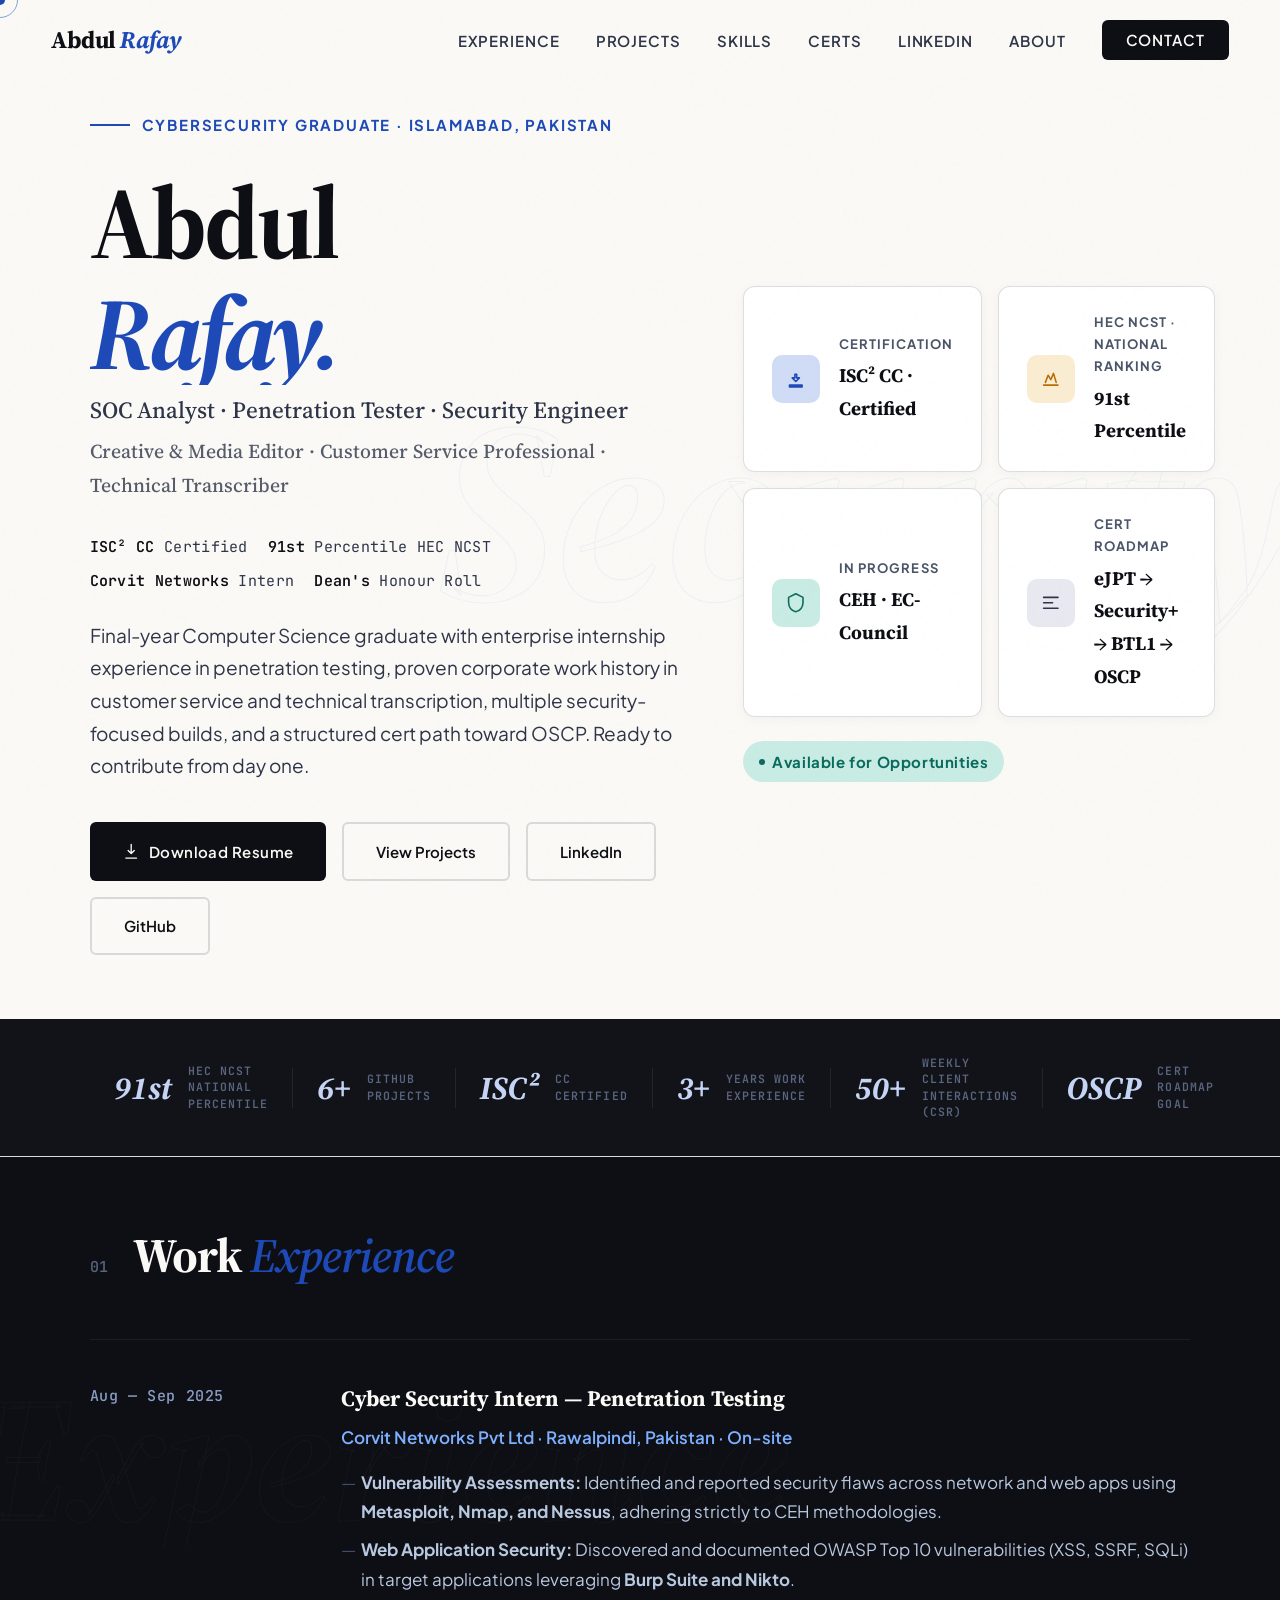
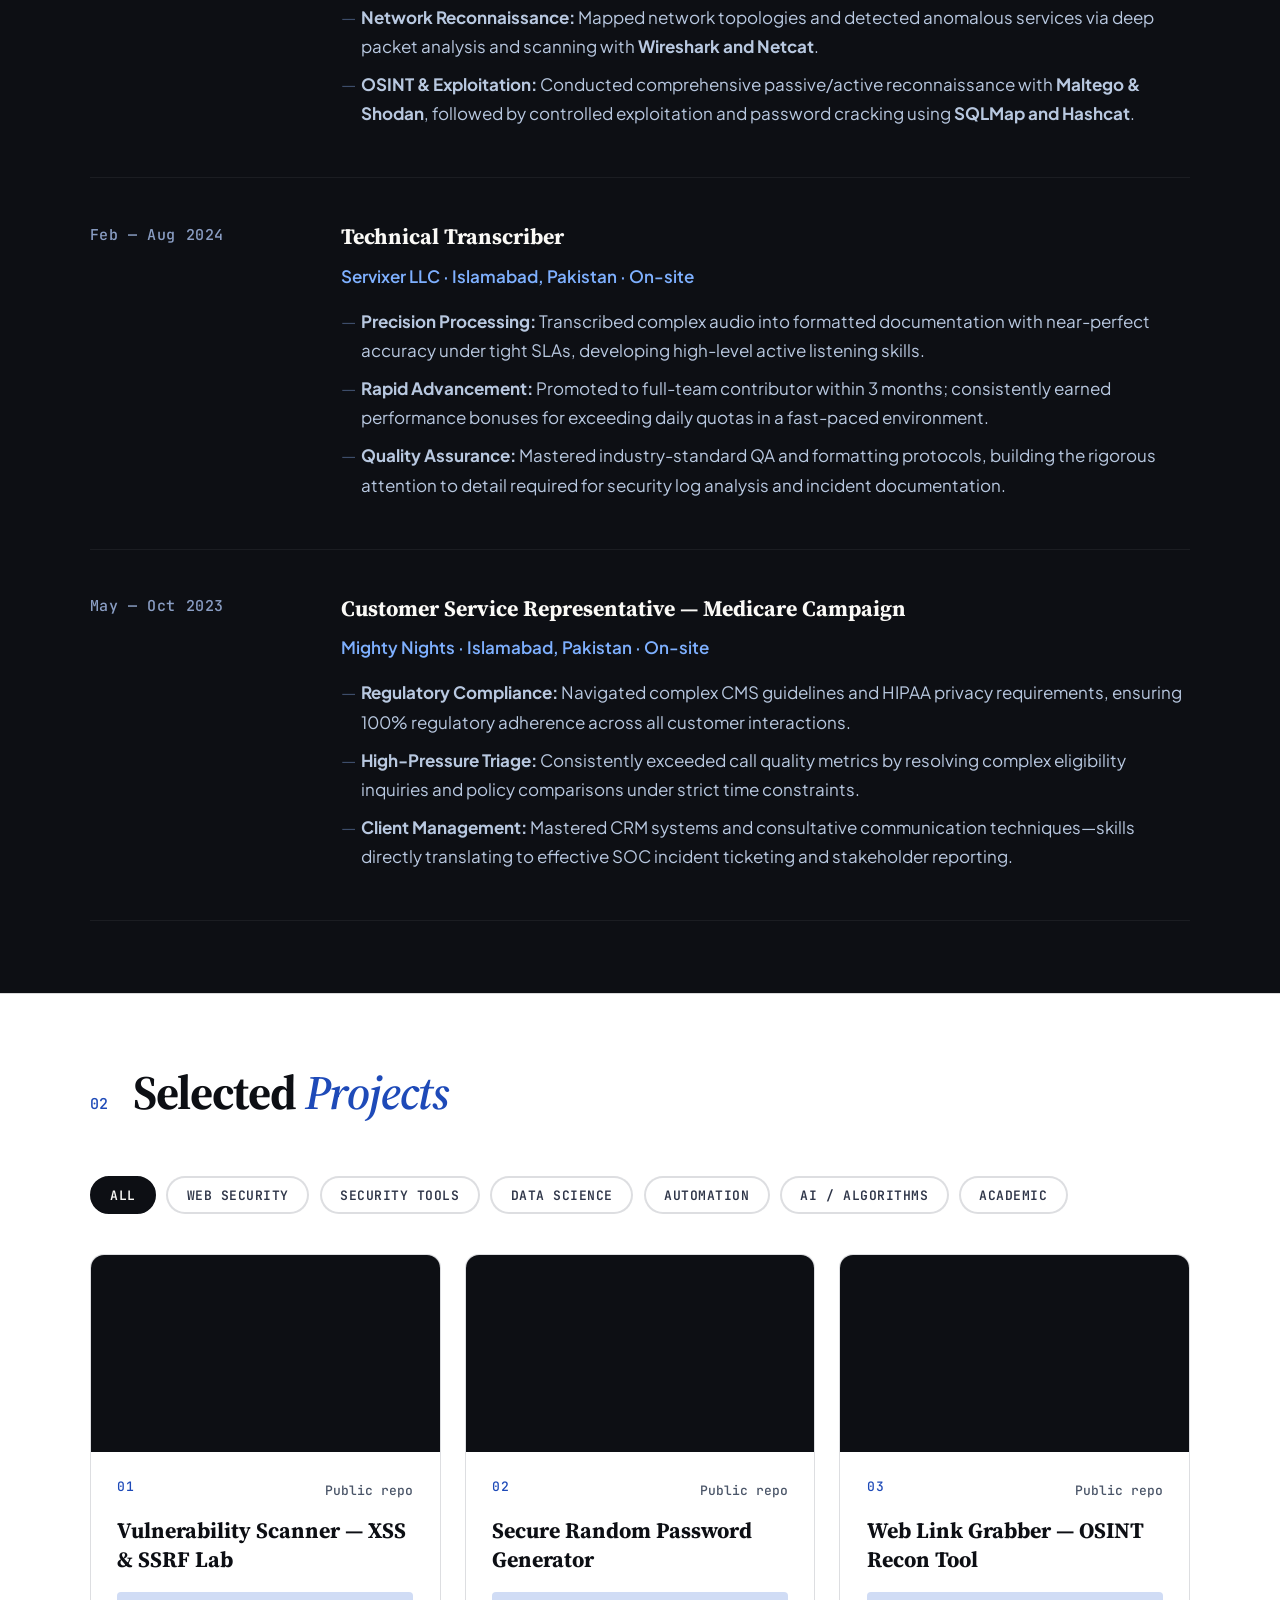
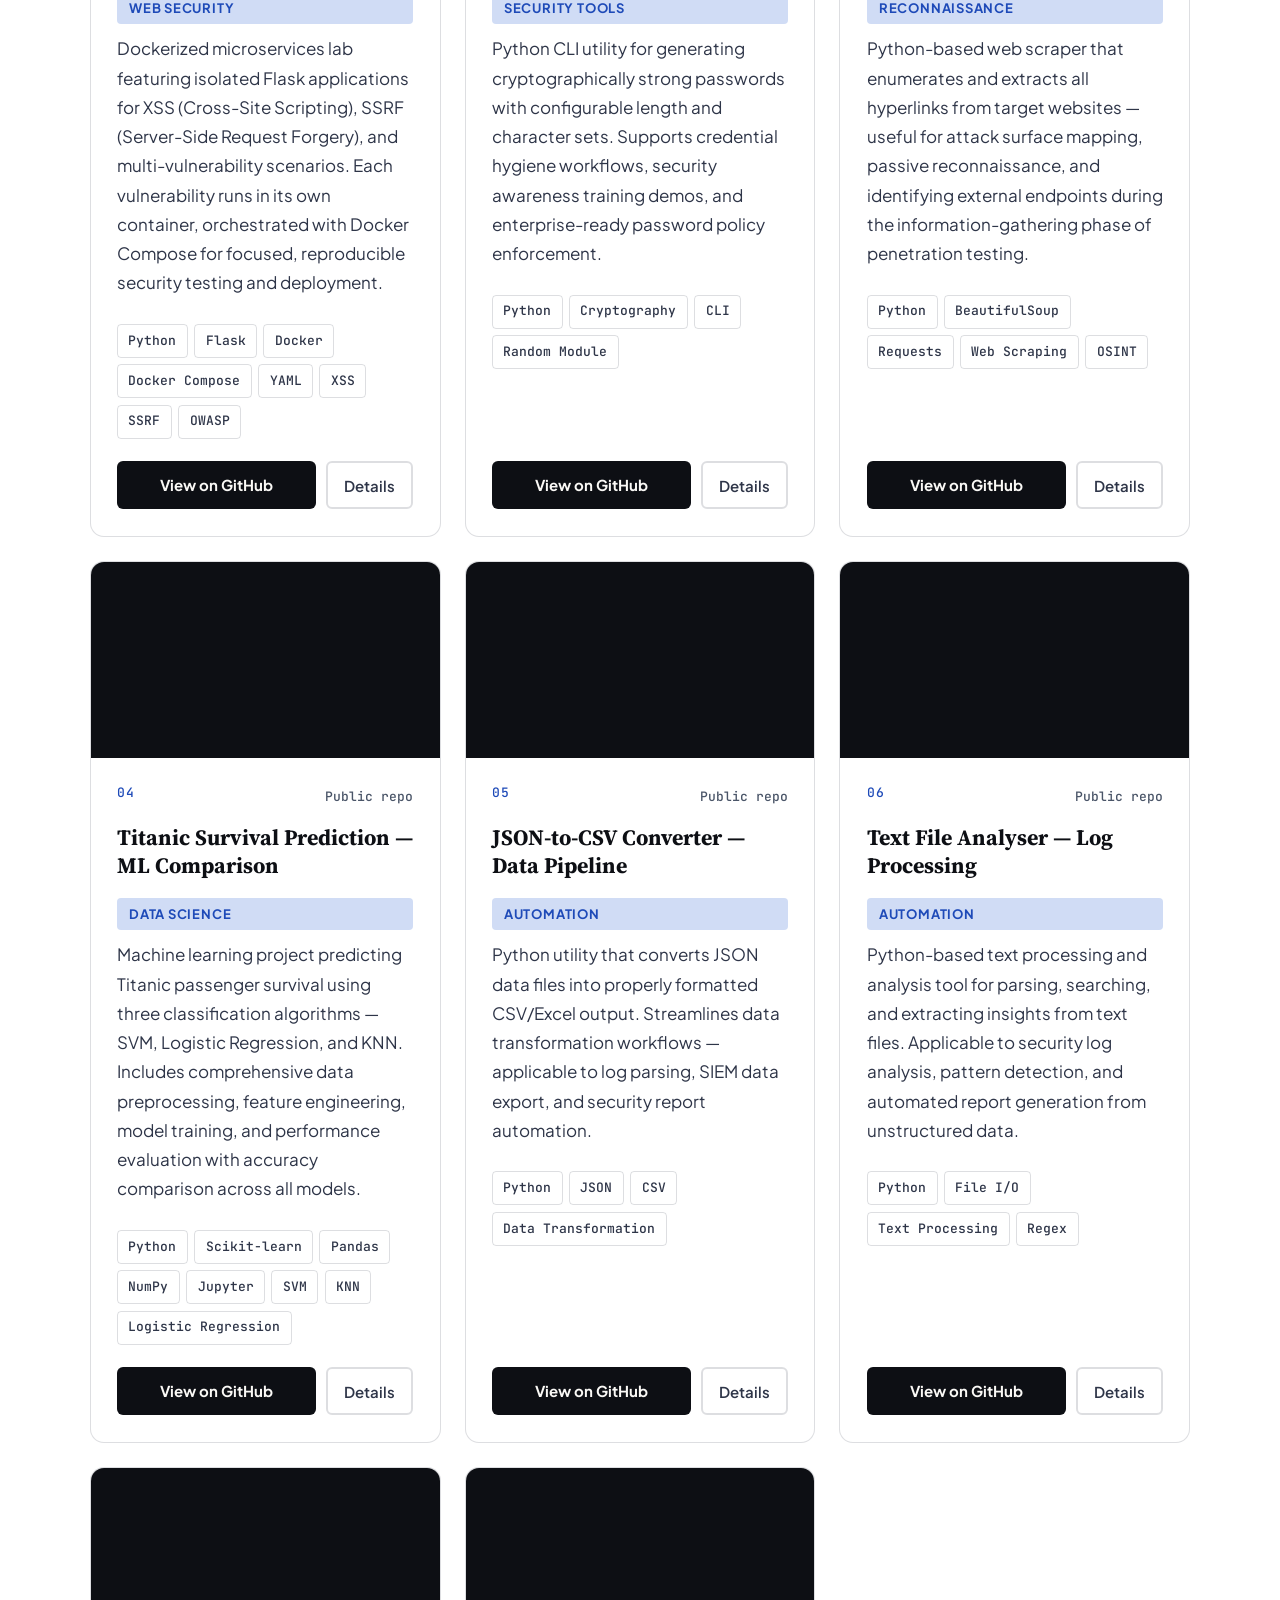
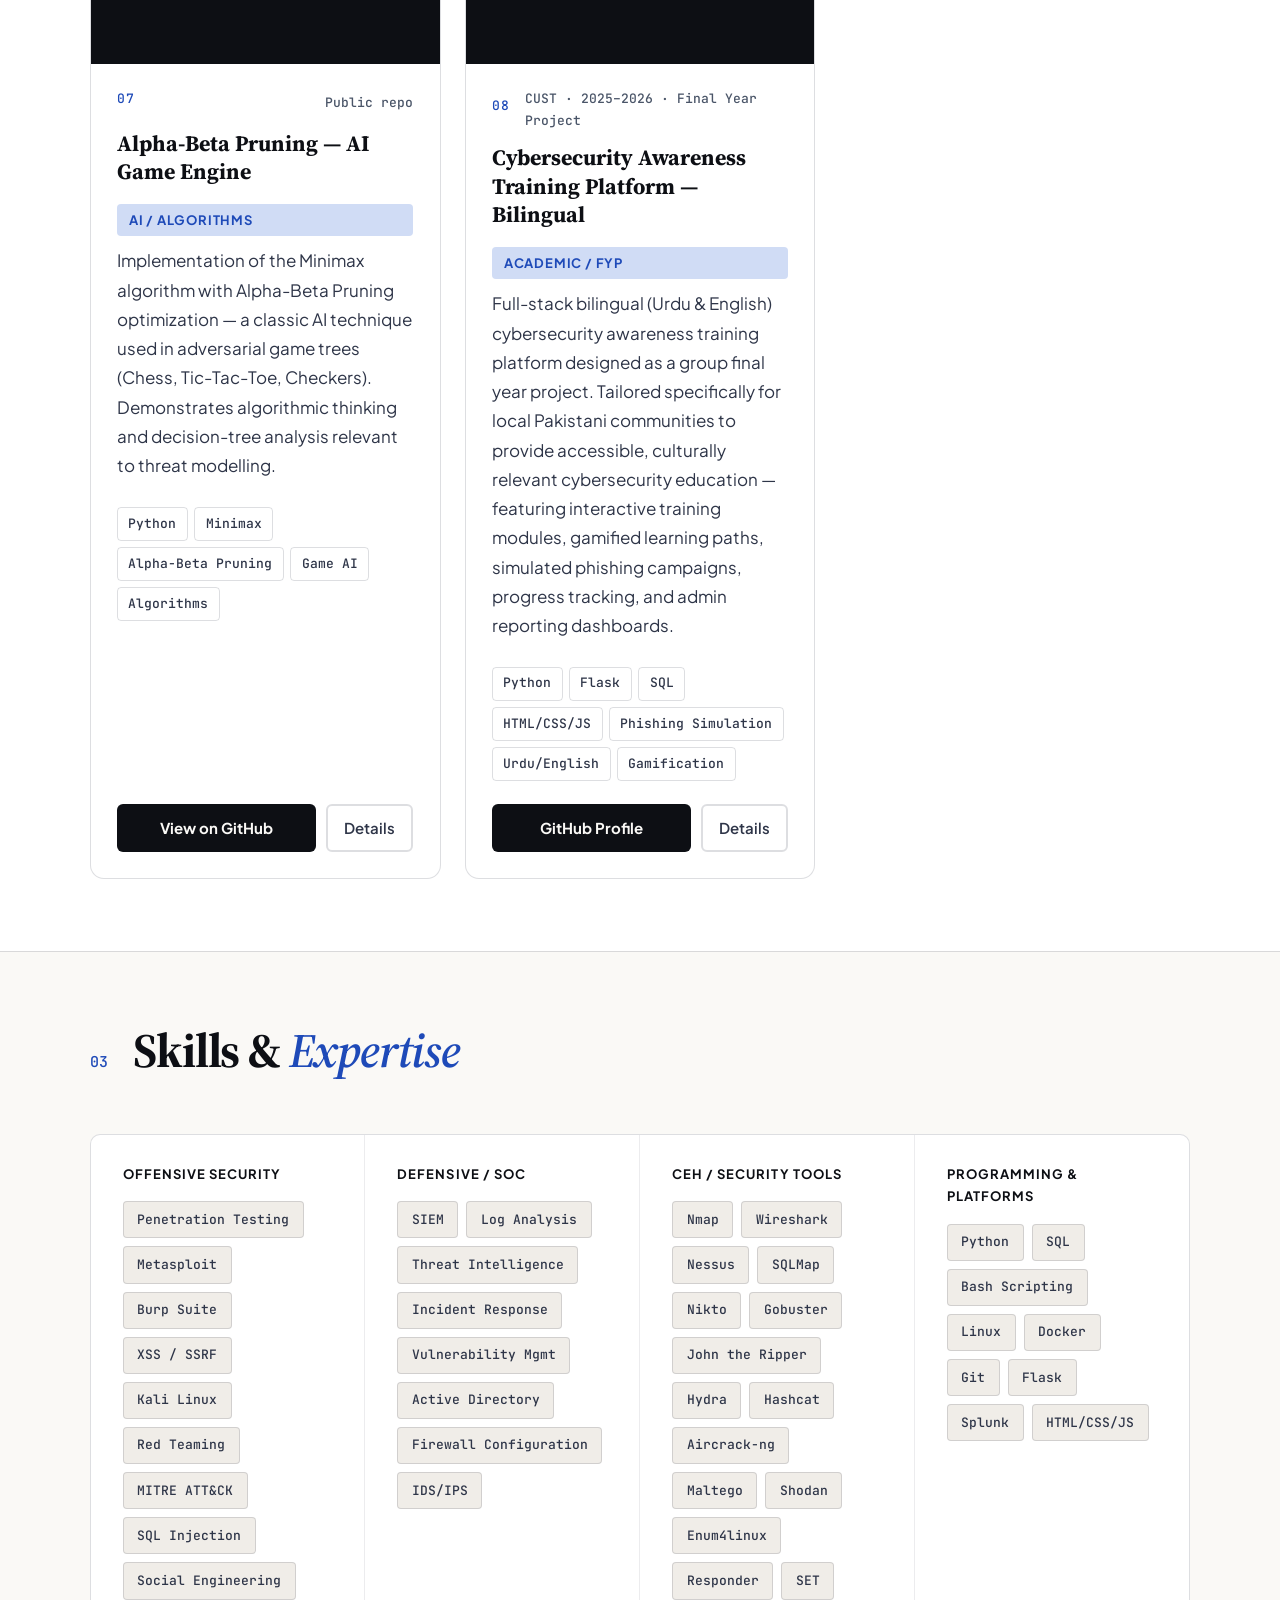
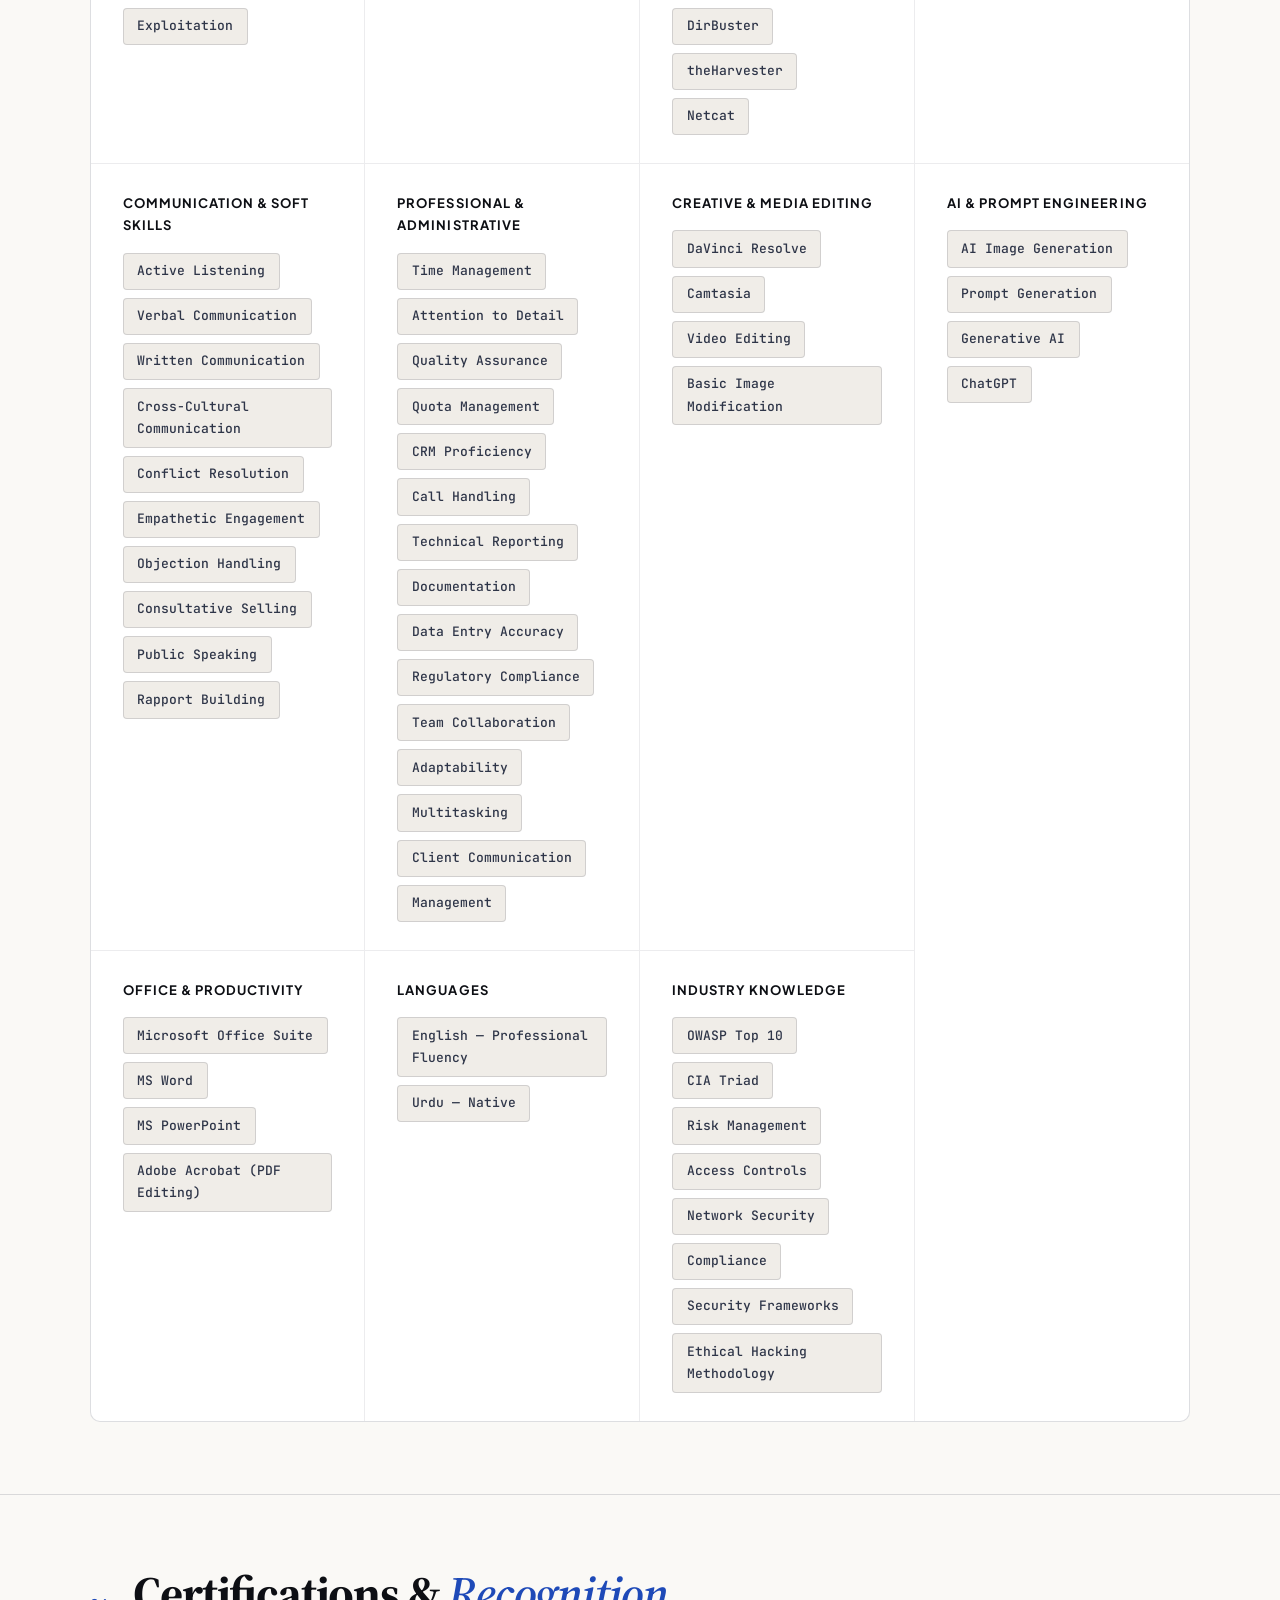
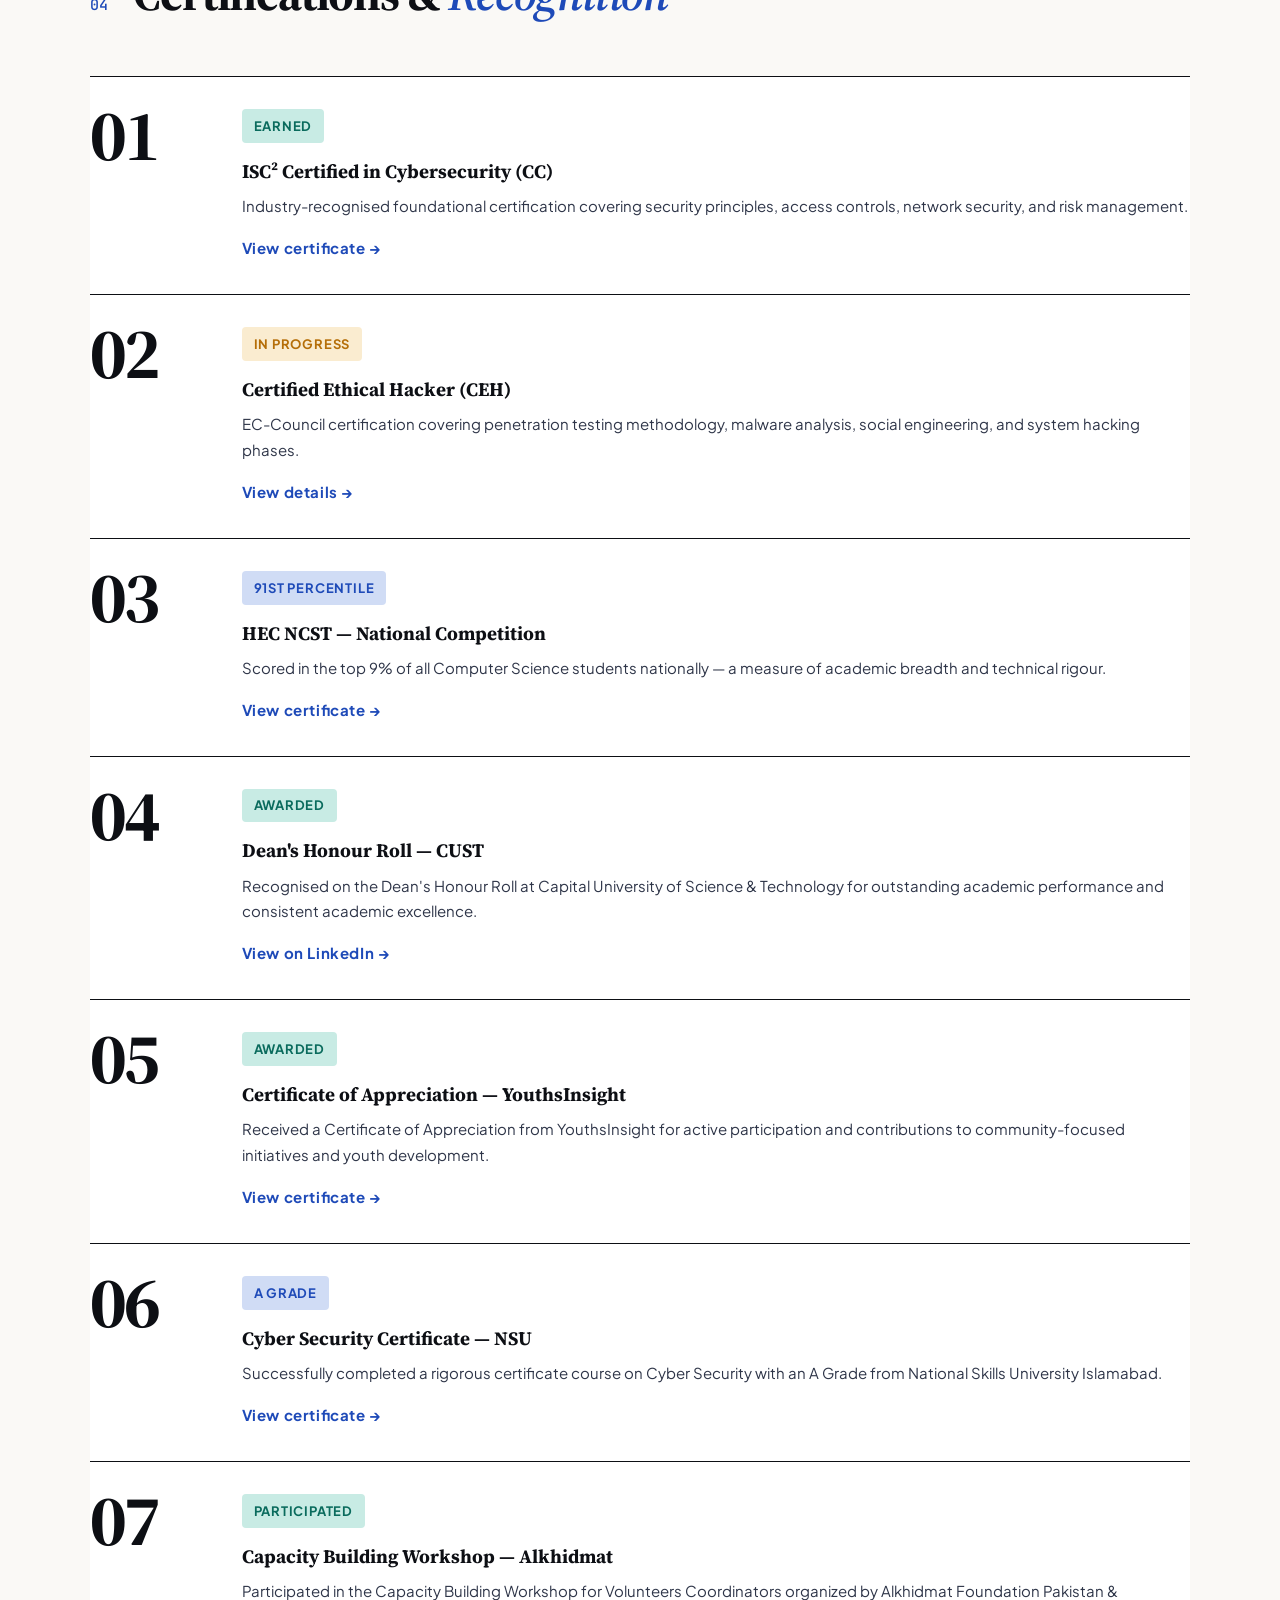
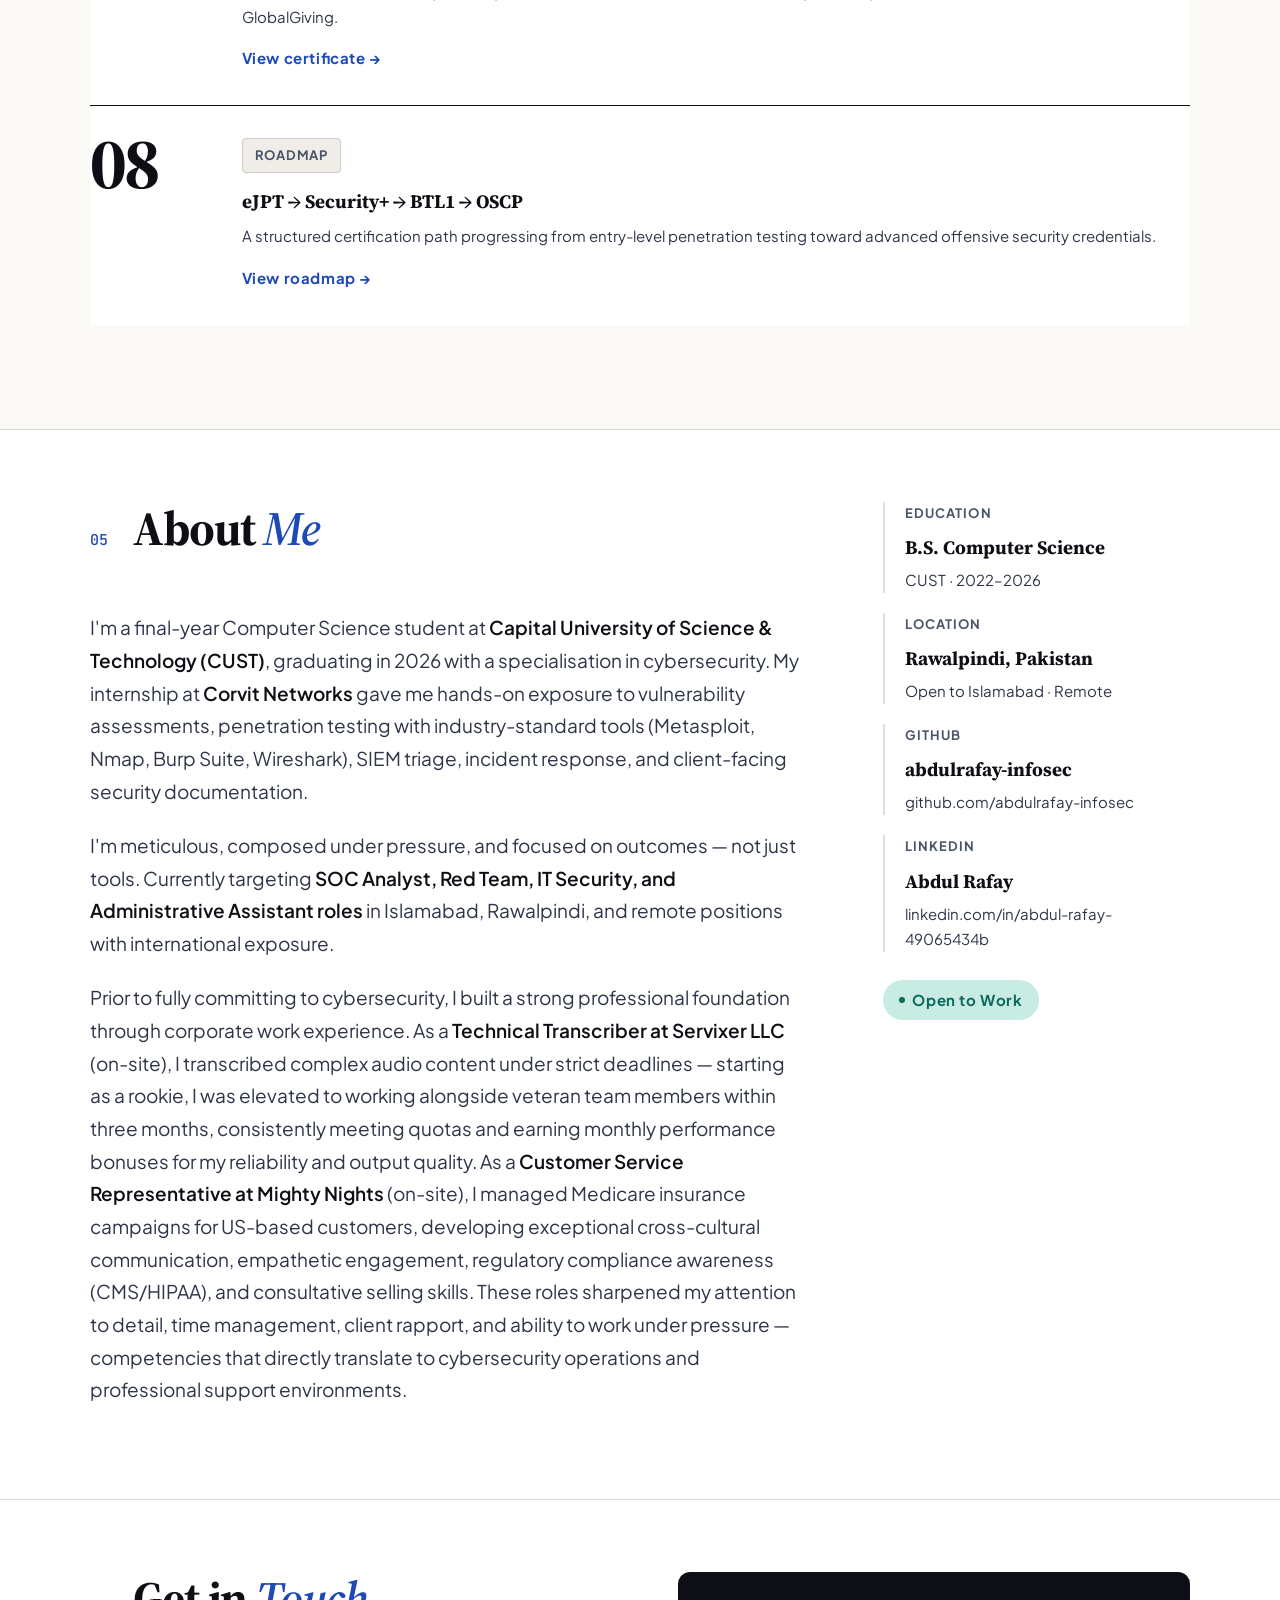
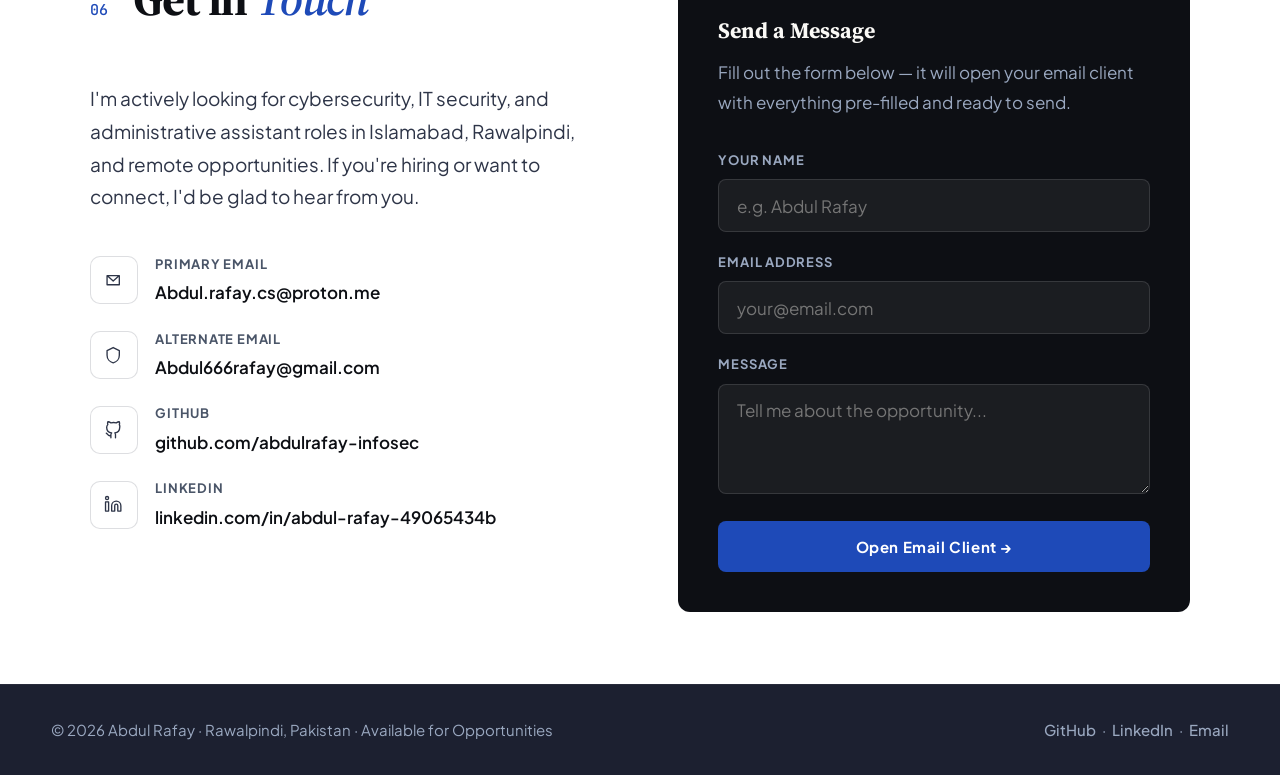
==== commit 71b1f39c: "Add files via upload" ====
--- a/index.html
+++ b/index.html
@@ -116,7 +116,7 @@
     </h1>
     <p class="hero-role">
       SOC Analyst · Penetration Tester · Security Engineer<br>
-      <span class="hero-role-secondary">Creative & Media Editor · AI Prompt Engineer · Customer Service Professional · Technical Transcriber</span>
+      <span class="hero-role-secondary">Creative & Media Editor · Customer Service Professional · Technical Transcriber</span>
     </p>
     <div class="hero-proof">
       <span class="hero-proof-item"><strong>ISC² CC</strong> Certified</span>
@@ -308,7 +308,7 @@
       <!-- Project 01: Vulnerability Scanner -->
       <article class="project-card reveal" data-category="web" data-repo="abdulrafay-infosec/vulnerability-scanner-XSS-SSRF">
         <div class="project-card-media">
-          <img src="assets/images/projects/proj_vuln_scanner_1781205568844.png" alt="XSS and SSRF vulnerability scanner project" loading="lazy" width="800" height="450"/>
+          <img src="https://images.unsplash.com/photo-1614064641938-3bbee52942c7?w=800&amp;auto=format&amp;fit=crop&amp;q=80" alt="XSS and SSRF vulnerability scanner project" loading="lazy" width="800" height="450"/>
           <div class="project-card-shine"></div>
           <div class="project-card-overlay">
             <span class="project-card-cta">Open Repository →</span>
@@ -338,7 +338,7 @@
       <!-- Project 02: Password Generator -->
       <article class="project-card reveal reveal-delay" data-category="tools" data-repo="abdulrafay-infosec/Random-password-generator">
         <div class="project-card-media">
-          <img src="assets/images/projects/proj_pass_gen_1781205579265.png" alt="Random password generator project" loading="lazy" width="800" height="450"/>
+          <img src="https://images.unsplash.com/photo-1633265486064-086b219458ec?w=800&amp;auto=format&amp;fit=crop&amp;q=80" alt="Random password generator project" loading="lazy" width="800" height="450"/>
           <div class="project-card-shine"></div>
           <div class="project-card-overlay">
             <span class="project-card-cta">Open Repository →</span>
@@ -368,7 +368,7 @@
       <!-- Project 03: Link Grabber -->
       <article class="project-card reveal reveal-delay" data-category="tools" data-repo="abdulrafay-infosec/link-grabber-from-websites">
         <div class="project-card-media">
-          <img src="assets/images/projects/proj_link_grabber_1781205612904.png" alt="Web link grabber project" loading="lazy" width="800" height="450"/>
+          <img src="https://images.unsplash.com/photo-1526374965328-7f61d4dc18c5?w=800&amp;auto=format&amp;fit=crop&amp;q=80" alt="Web link grabber project" loading="lazy" width="800" height="450"/>
           <div class="project-card-shine"></div>
           <div class="project-card-overlay">
             <span class="project-card-cta">Open Repository →</span>
@@ -398,7 +398,7 @@
       <!-- Project 04: Titanic ML Prediction -->
       <article class="project-card reveal reveal-delay" data-category="data" data-repo="abdulrafay-infosec/Titanic-Prediction-using-SVM-Logistic-Regression-KNN">
         <div class="project-card-media">
-          <img src="assets/images/projects/proj_titanic_ml_1781205591118.png" alt="Titanic survival prediction machine learning project" loading="lazy" width="800" height="450"/>
+          <img src="https://images.unsplash.com/photo-1551288049-bebda4e38f71?w=800&amp;auto=format&amp;fit=crop&amp;q=80" alt="Titanic survival prediction machine learning project" loading="lazy" width="800" height="450"/>
           <div class="project-card-shine"></div>
           <div class="project-card-overlay">
             <span class="project-card-cta">Open Repository →</span>
@@ -428,7 +428,7 @@
       <!-- Project 05: JSON to CSV Converter -->
       <article class="project-card reveal reveal-delay" data-category="automation" data-repo="abdulrafay-infosec/json-to-csv-converter-python">
         <div class="project-card-media">
-          <img src="assets/images/projects/proj_json_csv_1781205622359.png" alt="JSON to CSV converter utility" loading="lazy" width="800" height="450"/>
+          <img src="https://images.unsplash.com/photo-1544383835-bda2bc66a55d?w=800&amp;auto=format&amp;fit=crop&amp;q=80" alt="JSON to CSV converter utility" loading="lazy" width="800" height="450"/>
           <div class="project-card-shine"></div>
           <div class="project-card-overlay">
             <span class="project-card-cta">Open Repository →</span>
@@ -458,7 +458,7 @@
       <!-- Project 06: Text File Analysis -->
       <article class="project-card reveal reveal-delay" data-category="automation" data-repo="abdulrafay-infosec/Text-file-analysis">
         <div class="project-card-media">
-          <img src="assets/images/projects/proj_text_analysis_1781205635322.png" alt="Text file analysis tool" loading="lazy" width="800" height="450"/>
+          <img src="https://images.unsplash.com/photo-1558494949-ef010cbdcc31?w=800&amp;auto=format&amp;fit=crop&amp;q=80" alt="Text file analysis tool" loading="lazy" width="800" height="450"/>
           <div class="project-card-shine"></div>
           <div class="project-card-overlay">
             <span class="project-card-cta">Open Repository →</span>
@@ -488,7 +488,7 @@
       <!-- Project 07: Alpha-Beta Pruning -->
       <article class="project-card reveal reveal-delay" data-category="ai" data-repo="abdulrafay-infosec/python-project-alpha-beta-pruning">
         <div class="project-card-media">
-          <img src="assets/images/projects/proj_alpha_beta_1781205646505.png" alt="Alpha-Beta pruning AI project" loading="lazy" width="800" height="450"/>
+          <img src="https://images.unsplash.com/photo-1529699211952-734e80c4d42b?w=800&amp;auto=format&amp;fit=crop&amp;q=80" alt="Alpha-Beta pruning AI project" loading="lazy" width="800" height="450"/>
           <div class="project-card-shine"></div>
           <div class="project-card-overlay">
             <span class="project-card-cta">Open Repository →</span>
@@ -518,7 +518,7 @@
       <!-- Project 08: FYP — Cybersecurity Awareness Training Platform -->
       <article class="project-card reveal reveal-delay2" data-category="academic">
         <div class="project-card-media">
-          <img src="assets/images/projects/proj_fyp_platform_1781205656139.png" alt="Cybersecurity awareness training platform" loading="lazy" width="900" height="506"/>
+          <img src="https://images.unsplash.com/photo-1550751827-4bd374c3f58b?w=900&amp;auto=format&amp;fit=crop&amp;q=80" alt="Cybersecurity awareness training platform" loading="lazy" width="900" height="506"/>
           <div class="project-card-shine"></div>
           <div class="project-card-overlay project-card-overlay--academic">
             <span class="project-card-cta">Final Year Project</span>
--- a/css/portfolio.css
+++ b/css/portfolio.css
@@ -14,7 +14,7 @@
 
 #hero {
   width: 100%;
-  min-height: auto;
+  min-height: 100vh;
   display: grid;
   grid-template-columns: minmax(0, 1.15fr) minmax(0, 0.85fr);
   align-items: center;
@@ -727,7 +727,7 @@
 .exp-bg-text {
   position: absolute;
   left: -2%;
-  bottom: 0;
+  top: 5%;
   font-family: var(--font-serif);
   font-size: clamp(6rem, 14vw, 12rem);
   font-weight: 700;
@@ -804,8 +804,8 @@
 }
 
 .exp-points li {
-  display: flex;
-  gap: 0.75rem;
+  position: relative;
+  padding-left: 1.25rem;
   font-size: var(--text-base);
   color: #b8c8e0;
   line-height: var(--leading);
@@ -815,8 +815,9 @@
 
 .exp-points li::before {
   content: '—';
+  position: absolute;
+  left: 0;
   color: #3d4d6a;
-  flex-shrink: 0;
 }
 
 .contact-grid {
@@ -1188,17 +1189,17 @@
 
 /* ── ULTRAWIDE CONSTRAINT ── */
 .section-wrap {
-  max-width: 1440px;
+  max-width: none;
   margin: 0 auto;
 }
 
 #hero {
-  max-width: 1440px;
+  max-width: none;
   margin: 0 auto;
 }
 
 .stats-strip {
-  max-width: 1440px;
+  max-width: none;
   margin: 0 auto;
 }
 
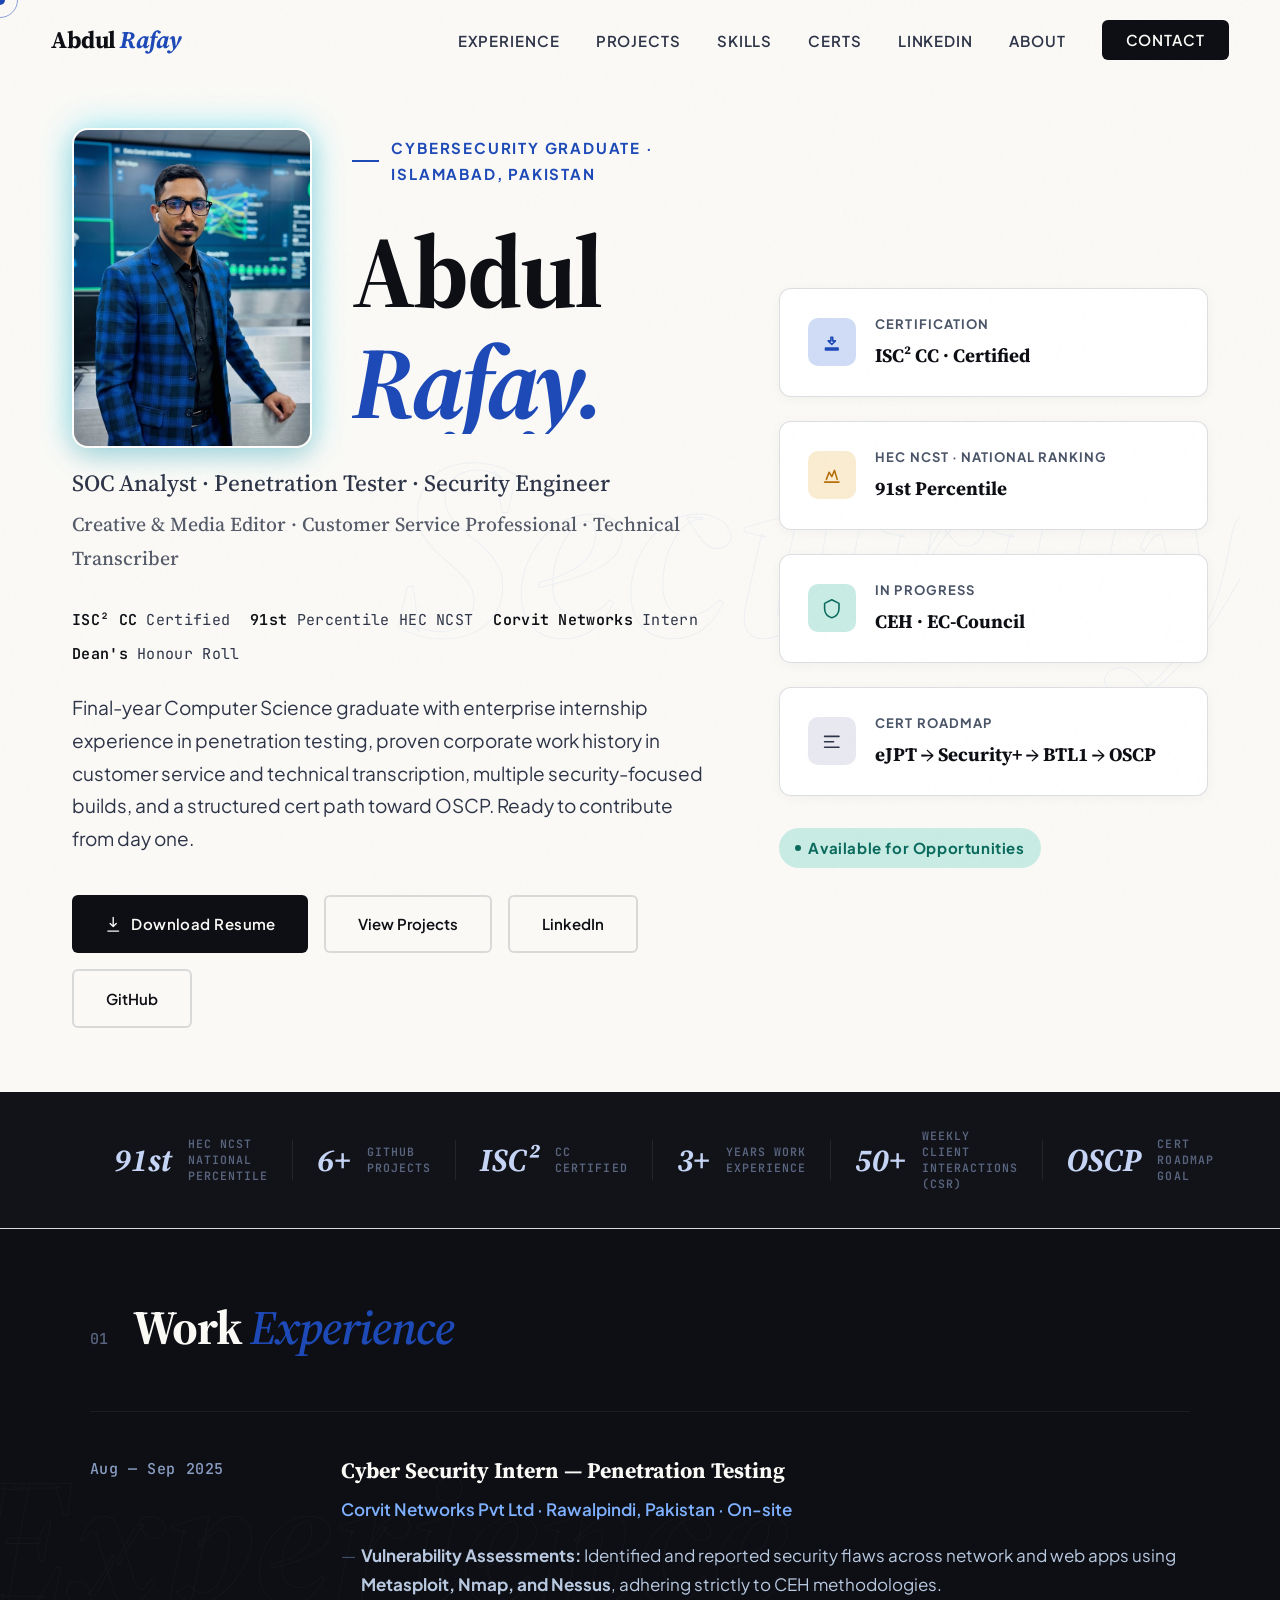
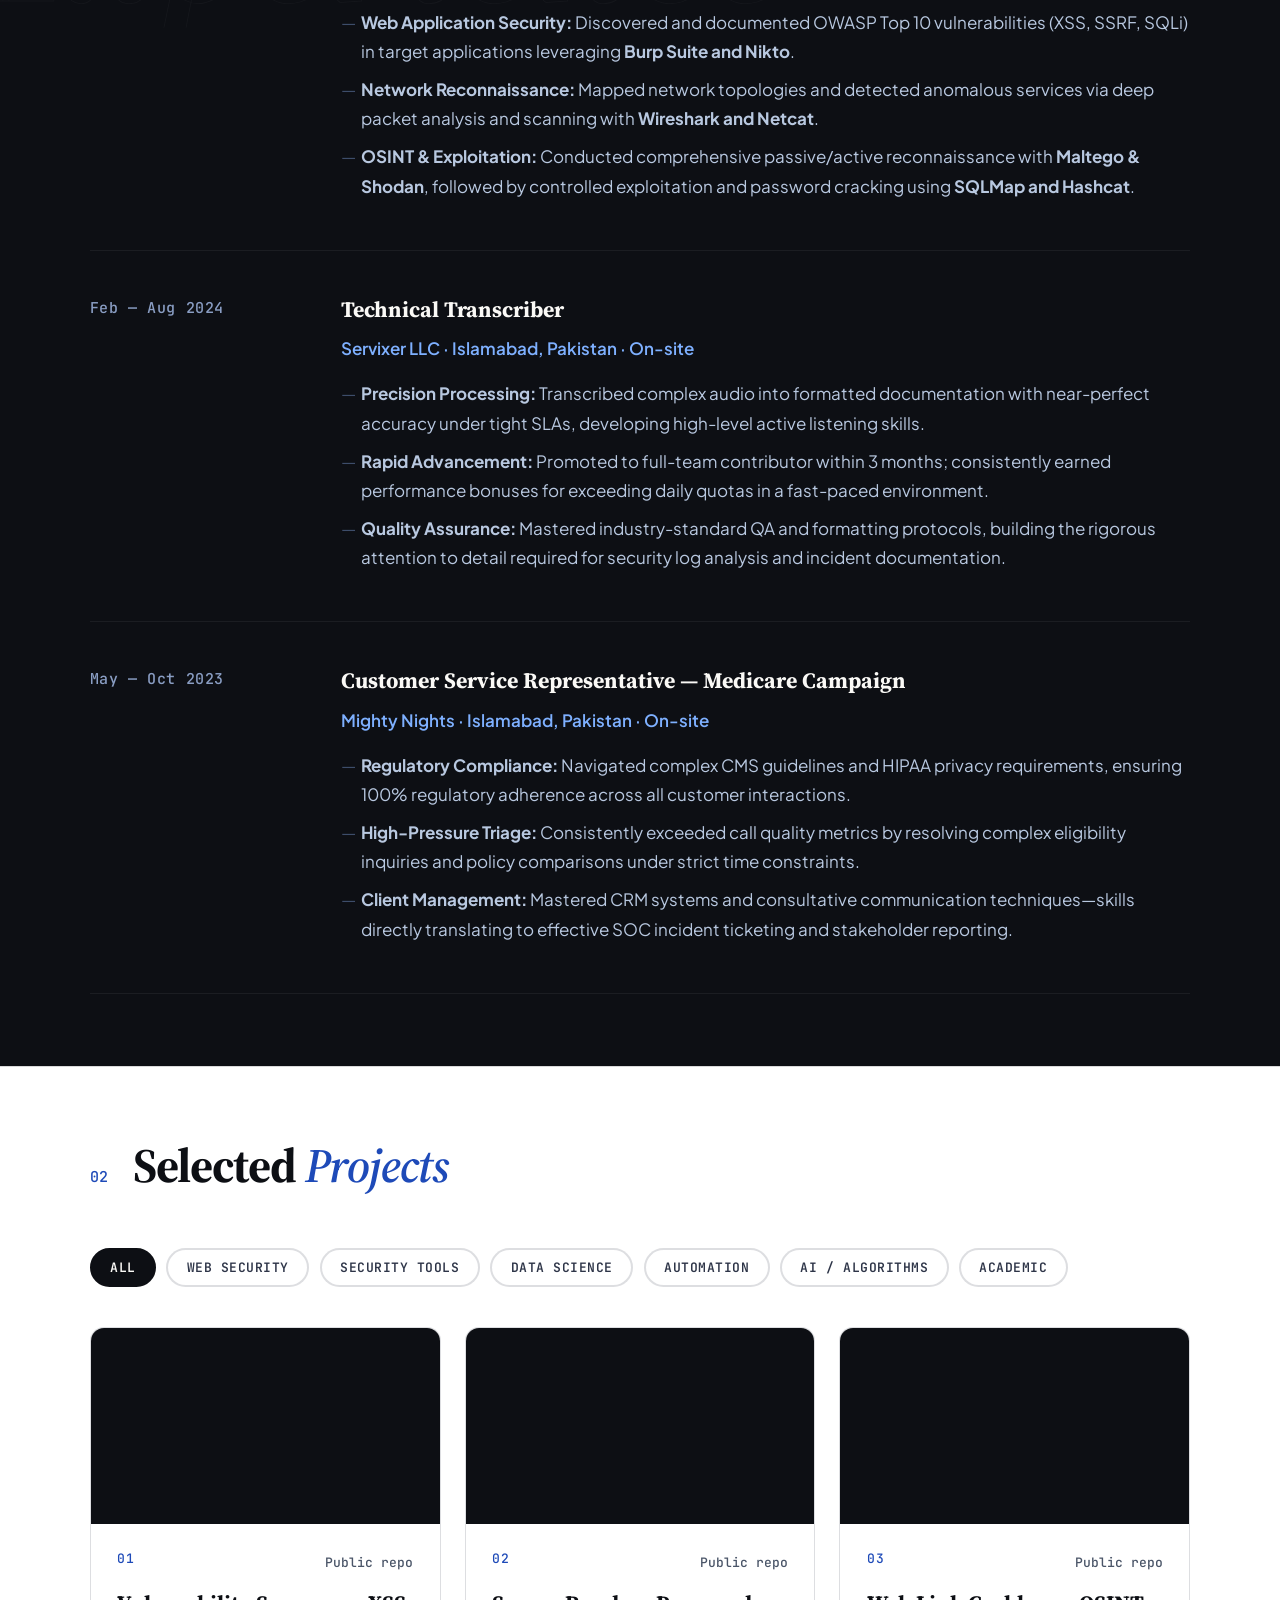
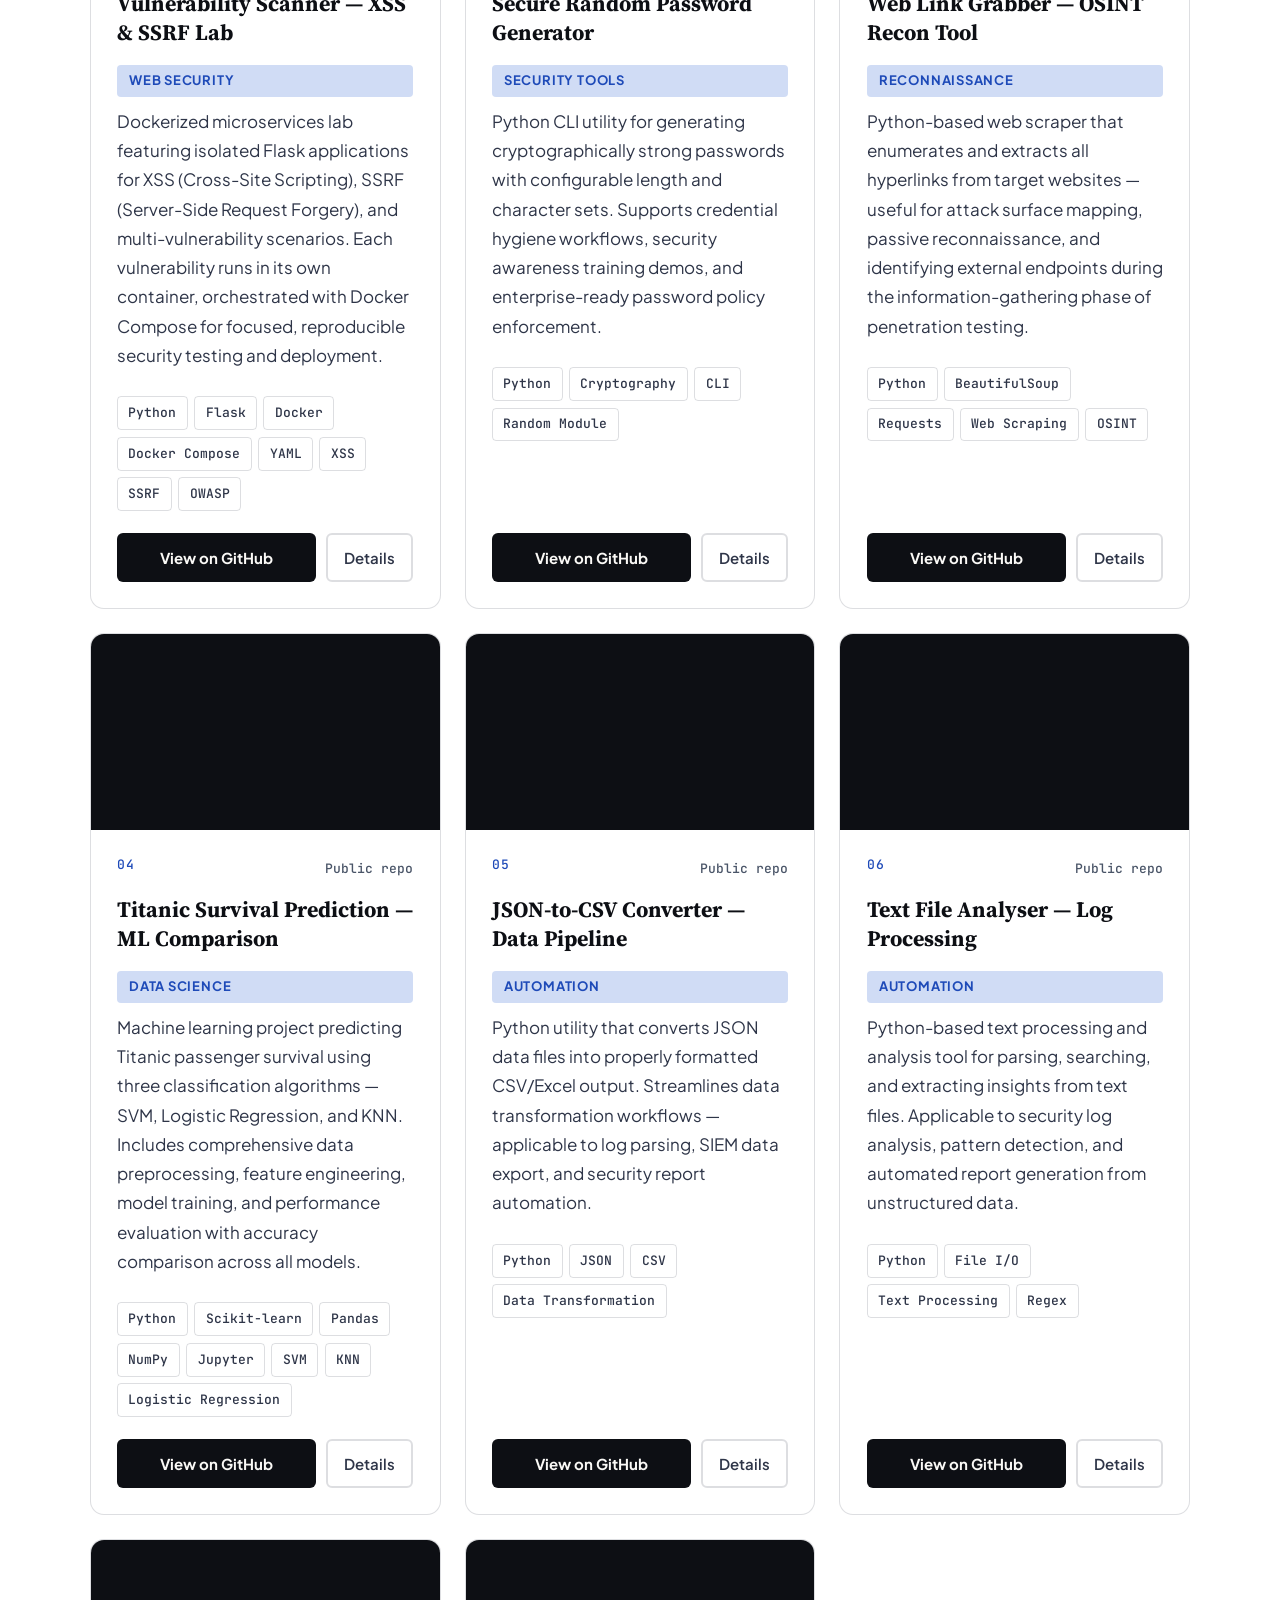
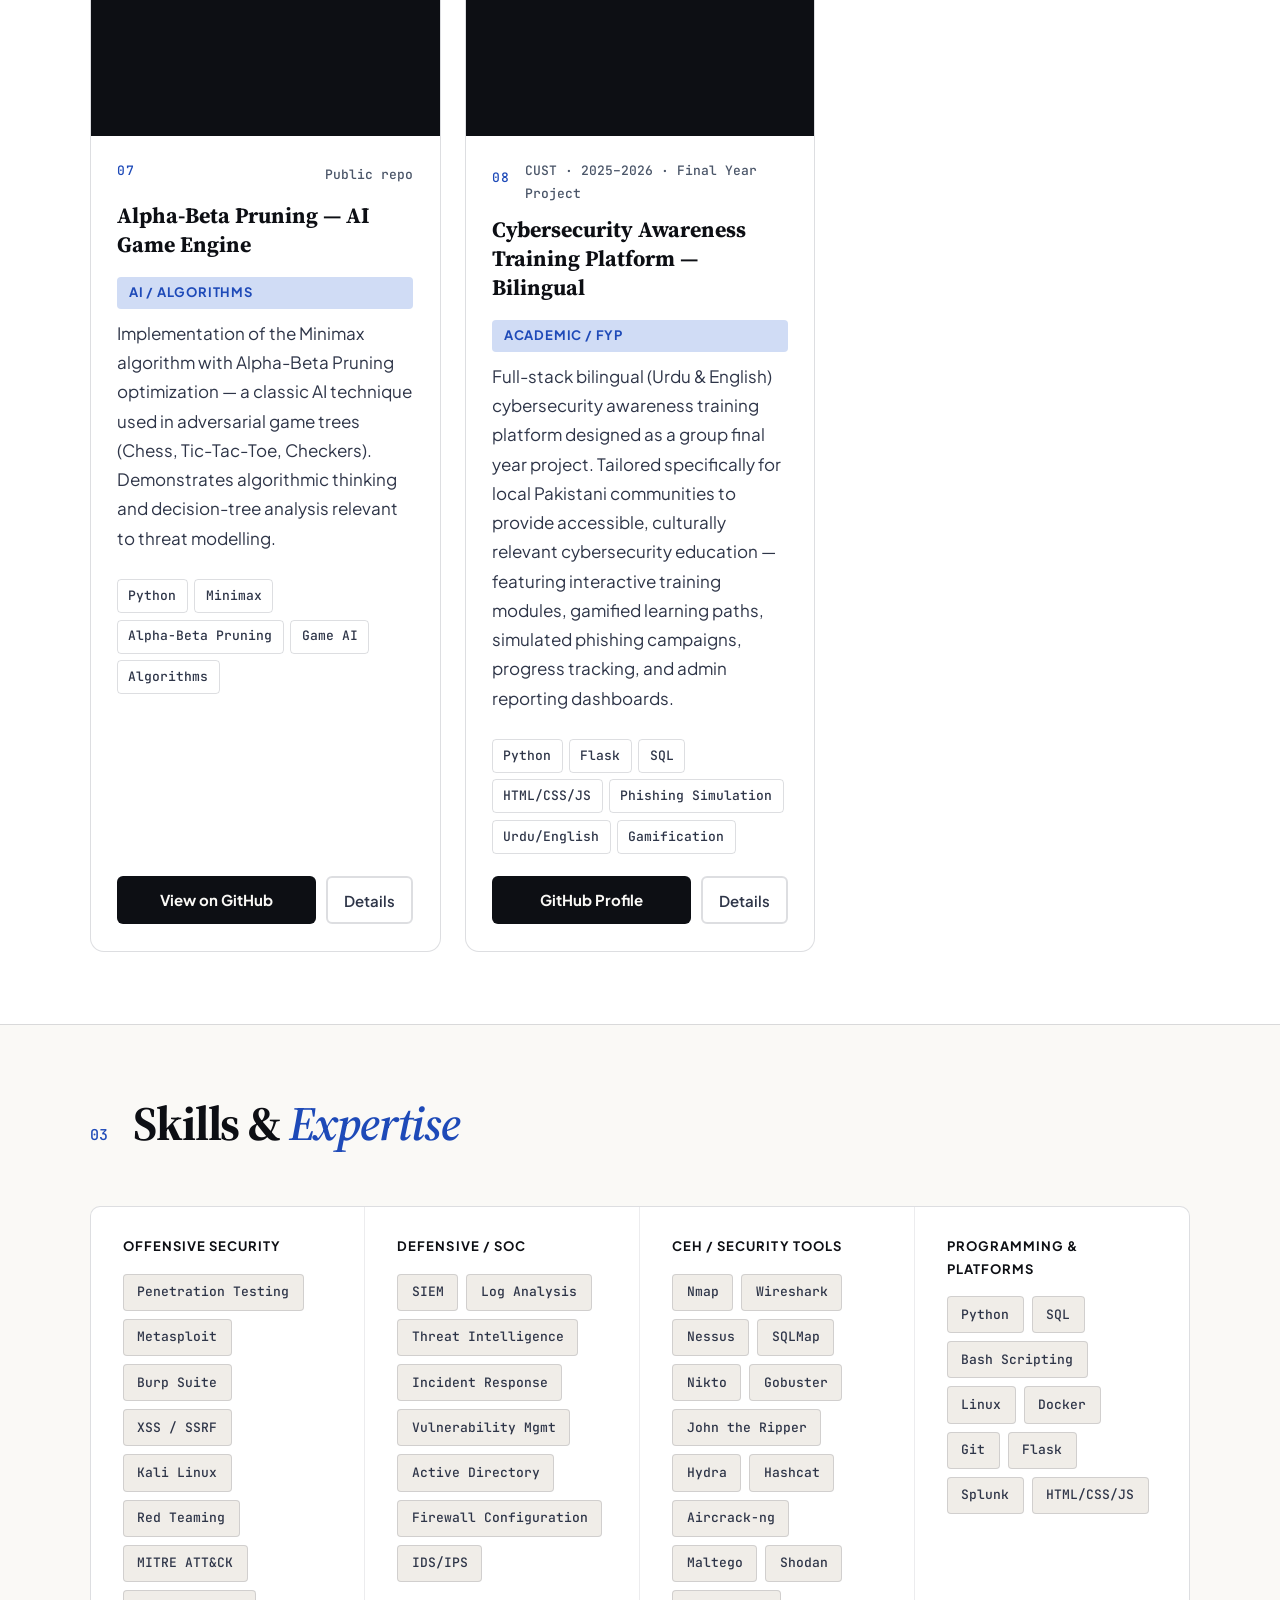
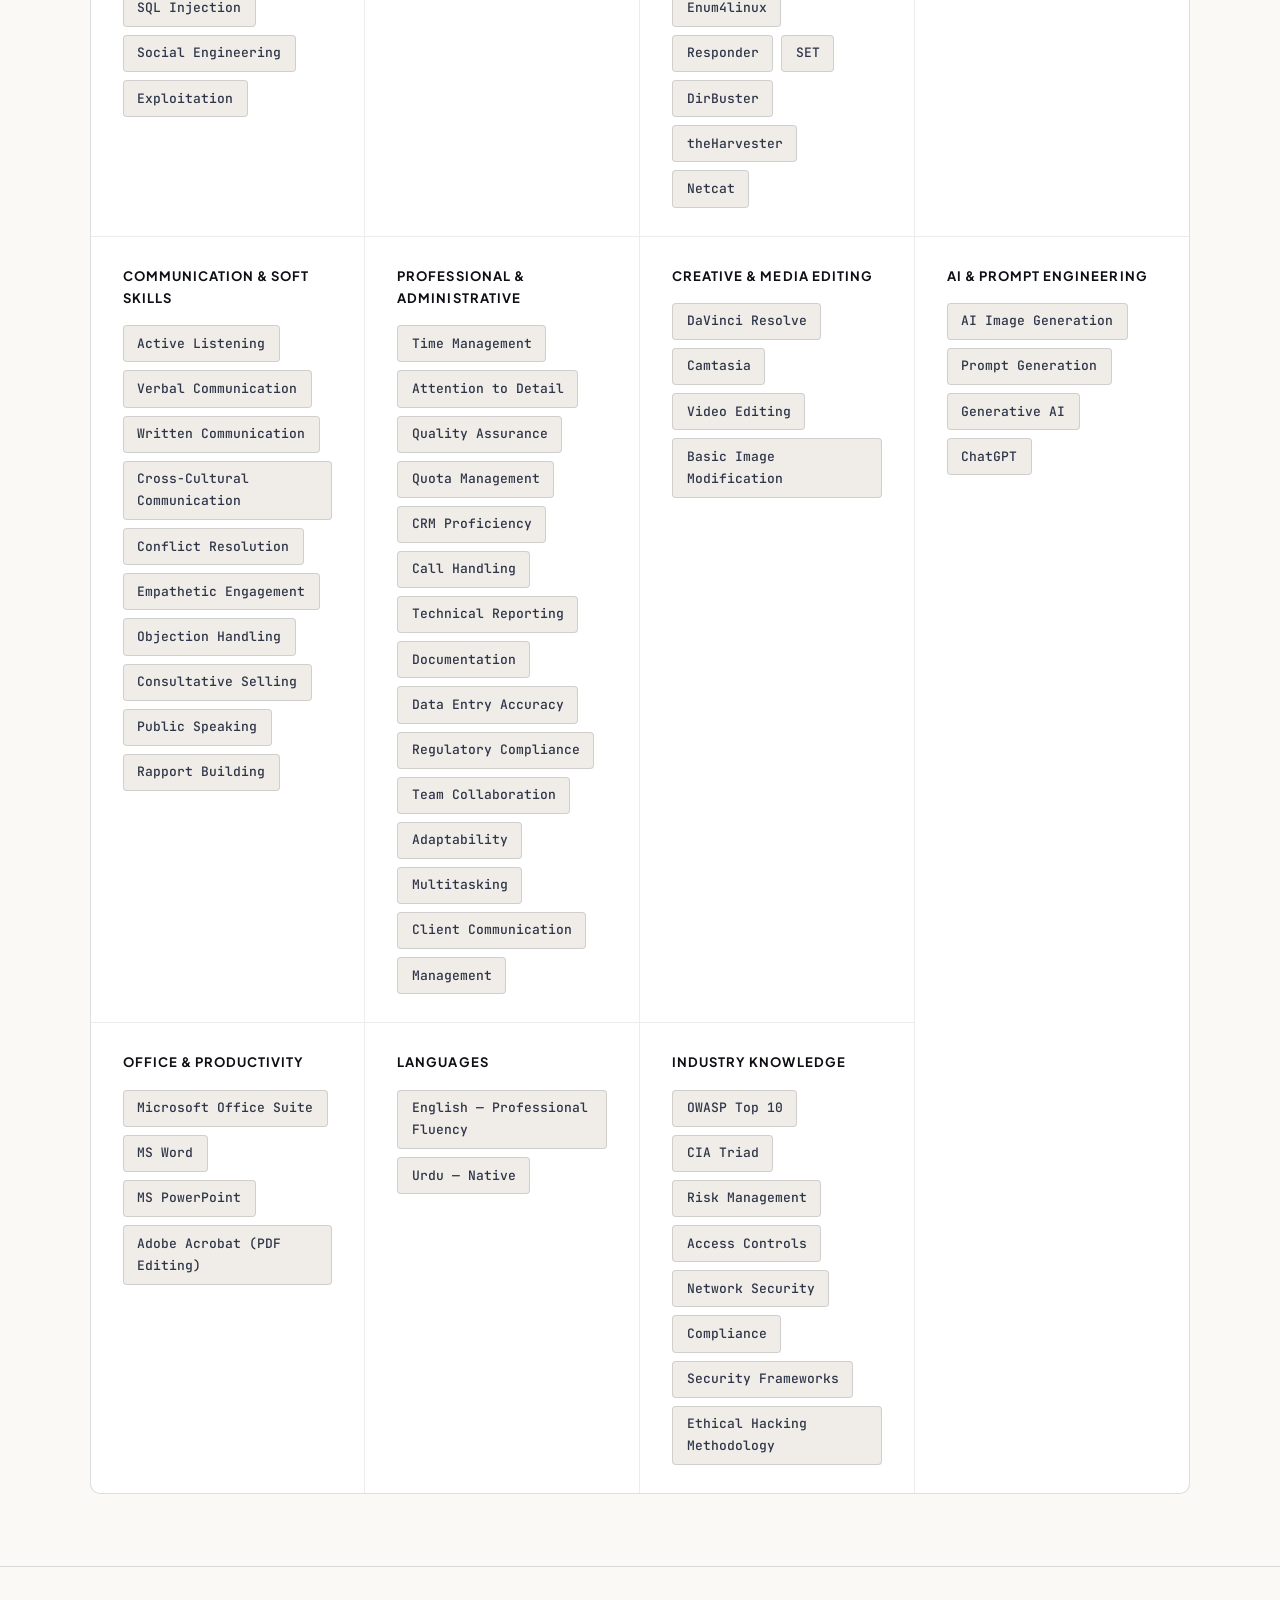
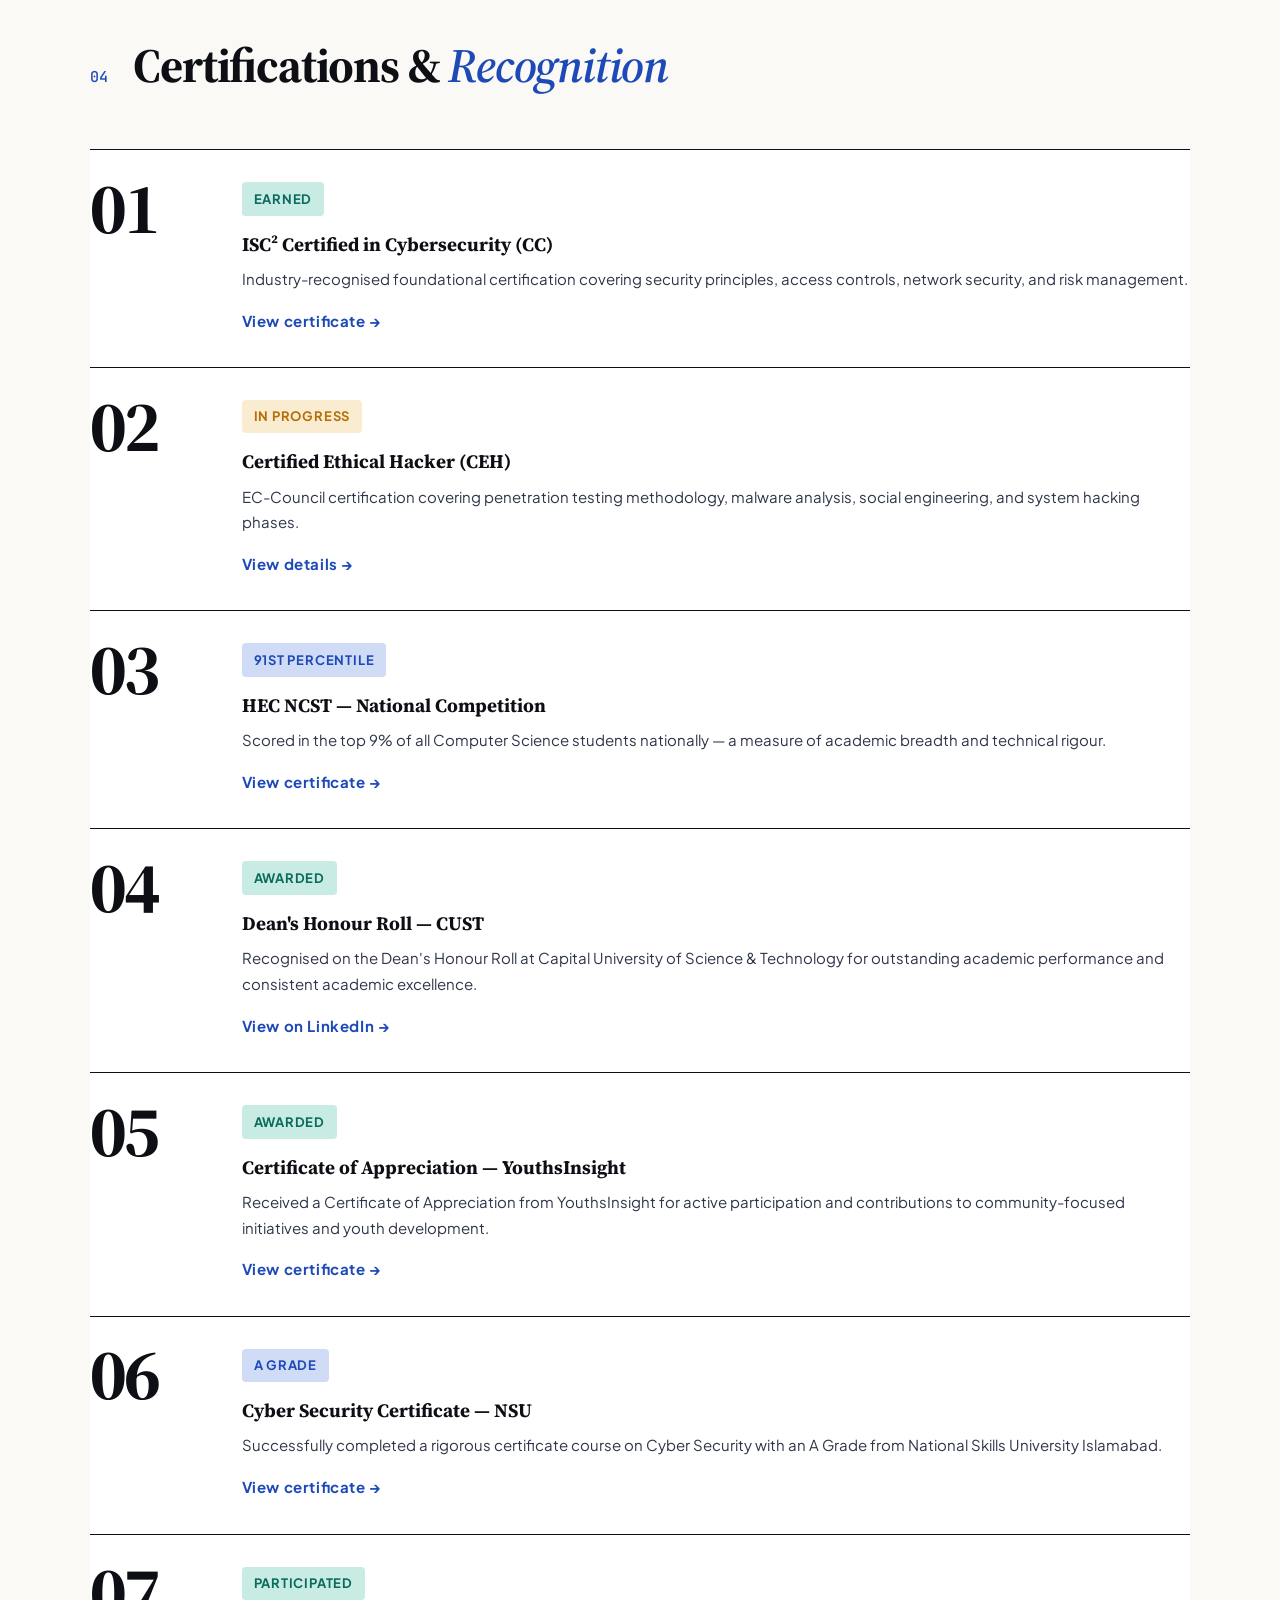
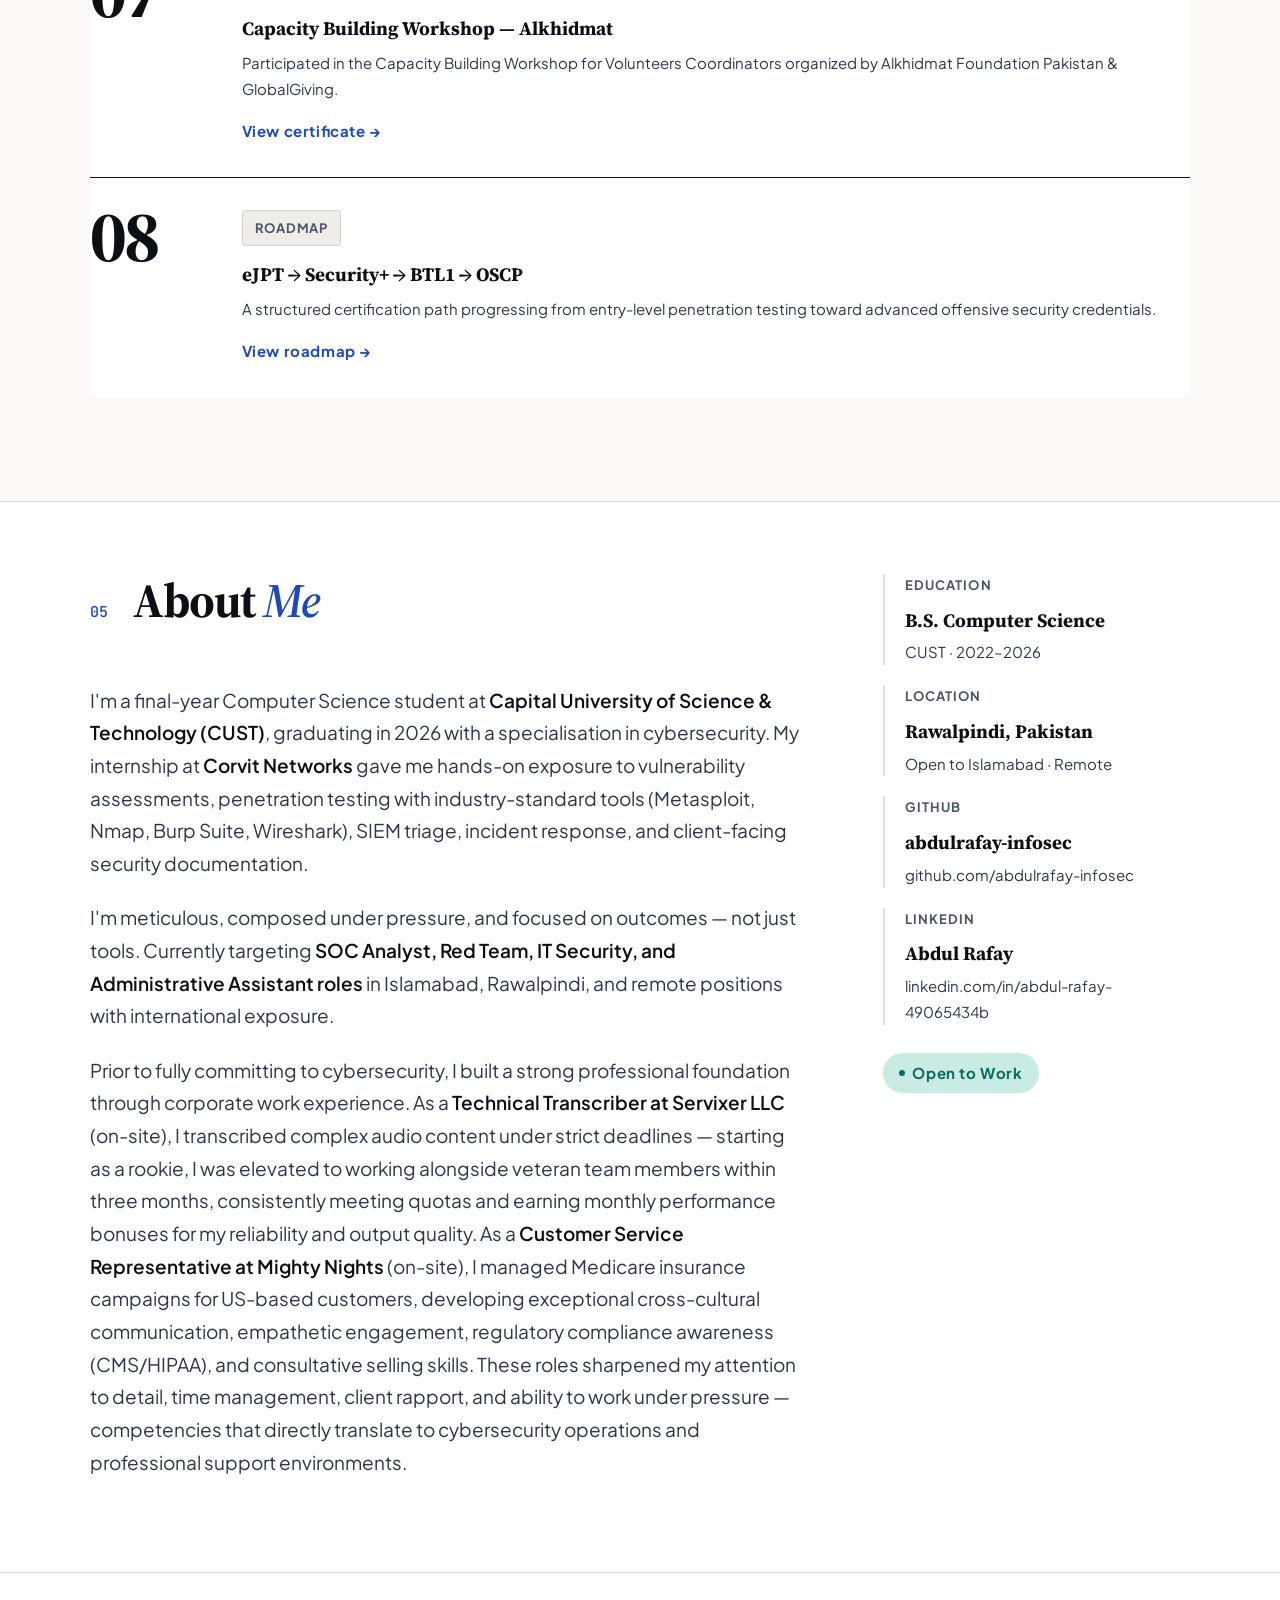
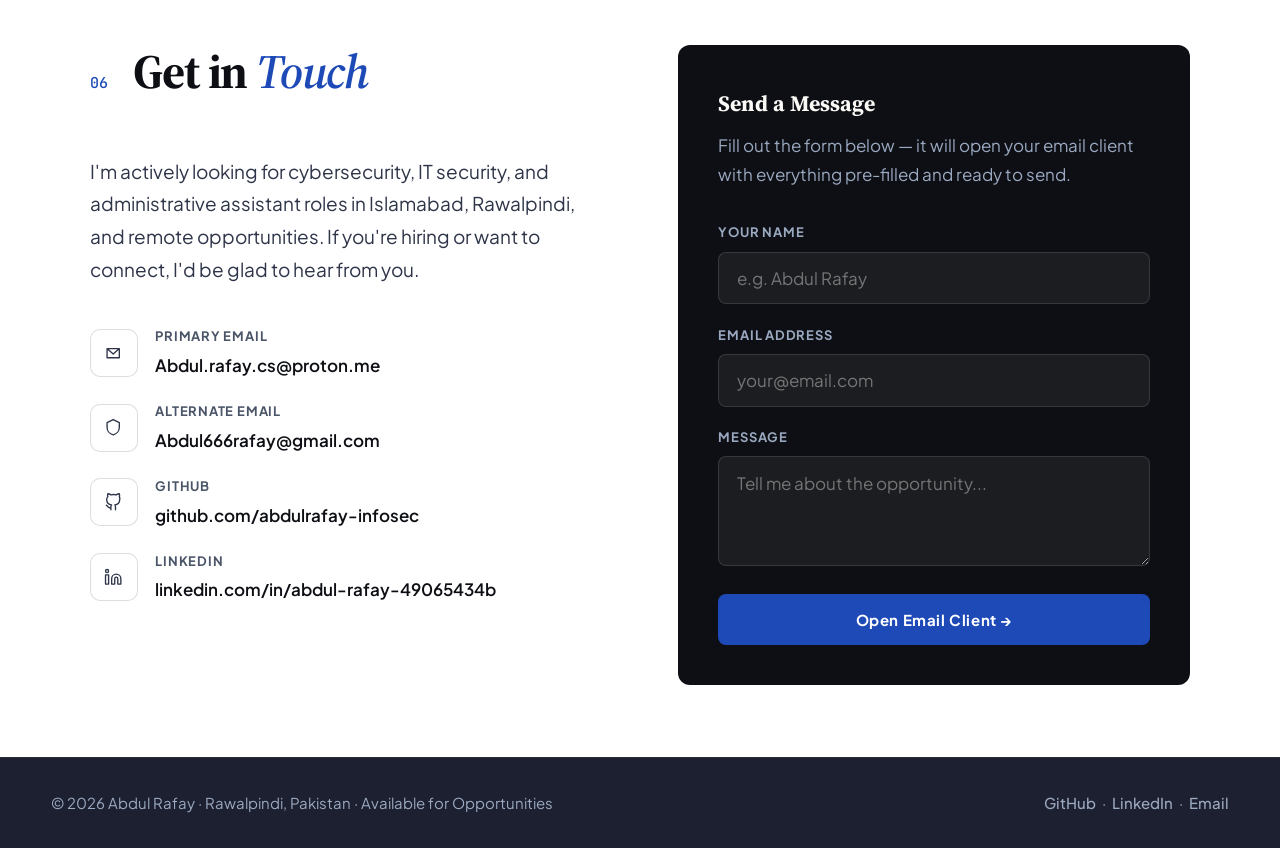
==== commit 3418569a: "Add files via upload" ====
--- a/index.html
+++ b/index.html
@@ -102,18 +102,25 @@
 <section id="hero">
   <div class="hero-bg-word" id="heroBgWord">Security</div>
   <div class="hero-left">
-    <div class="hero-eyebrow">
-      <div class="eyebrow-line"></div>
-      <span class="eyebrow-text">Cybersecurity Graduate · Islamabad, Pakistan</span>
-    </div>
-    <h1 class="hero-name-h1">
-      <div class="hero-name-wrap">
-        <span class="hero-name-line line1">Abdul</span>
-      </div>
-      <div class="hero-name-wrap">
-        <span class="hero-name-line line2"><em>Rafay.</em></span>
-      </div>
-    </h1>
+    <div class="hero-intro-wrapper">
+      <div class="hero-profile-wrap">
+        <img src="assets/images/abdul-hero.jpg" alt="Abdul Rafay" class="hero-profile-img">
+      </div>
+      <div class="hero-title-wrap">
+        <div class="hero-eyebrow">
+          <div class="eyebrow-line"></div>
+          <span class="eyebrow-text">Cybersecurity Graduate · Islamabad, Pakistan</span>
+        </div>
+        <h1 class="hero-name-h1">
+          <div class="hero-name-wrap">
+            <span class="hero-name-line line1">Abdul</span>
+          </div>
+          <div class="hero-name-wrap">
+            <span class="hero-name-line line2"><em>Rafay.</em></span>
+          </div>
+        </h1>
+      </div>
+    </div>
     <p class="hero-role">
       SOC Analyst · Penetration Tester · Security Engineer<br>
       <span class="hero-role-secondary">Creative & Media Editor · Customer Service Professional · Technical Transcriber</span>
--- a/css/portfolio.css
+++ b/css/portfolio.css
@@ -14,12 +14,14 @@
 
 #hero {
   width: 100%;
+  max-width: 1200px;
+  margin: 0 auto;
   min-height: 100vh;
   display: grid;
-  grid-template-columns: minmax(0, 1.15fr) minmax(0, 0.85fr);
-  align-items: center;
-  padding: 7rem 7% 4rem;
-  gap: 3rem;
+  grid-template-columns: 1.5fr 1fr;
+  align-items: center;
+  padding: clamp(6rem, 10vw, 8rem) 2rem 4rem;
+  gap: clamp(2rem, 5vw, 4rem);
   position: relative;
   overflow: hidden;
 }
@@ -48,6 +50,35 @@
   z-index: 2;
 }
 
+.hero-intro-wrapper {
+  display: flex;
+  align-items: center;
+  gap: 2.5rem;
+  margin-bottom: 1rem;
+}
+
+.hero-profile-wrap {
+  flex-shrink: 0;
+  opacity: 0;
+  animation: slam 0.6s 0.1s cubic-bezier(0.22,1,0.36,1) forwards;
+}
+
+.hero-profile-img {
+  display: block;
+  width: clamp(140px, 20vw, 240px);
+  height: auto;
+  aspect-ratio: 3 / 4;
+  object-fit: cover;
+  border-radius: 16px;
+  box-shadow: 0 0 35px rgba(0, 220, 255, 0.4), 0 8px 24px rgba(0, 0, 0, 0.15);
+  border: 2px solid rgba(255, 255, 255, 0.6);
+}
+
+.hero-title-wrap {
+  display: flex;
+  flex-direction: column;
+}
+
 .hero-eyebrow {
   display: flex;
   align-items: center;
@@ -141,21 +172,19 @@
 }
 
 .hero-right {
-  display: grid;
-  grid-template-columns: 1fr 1fr;
-  gap: 1rem;
+  display: flex;
+  flex-direction: column;
+  gap: 1.5rem;
   width: 100%;
   opacity: 0;
   animation: fadeRise 0.7s 1.1s ease forwards;
   position: relative;
   z-index: 2;
-  align-self: stretch;
-  align-content: center;
+  align-self: center;
 }
 
 .hero-right .status-pill {
-  grid-column: 1 / -1;
-  justify-self: start;
+  align-self: flex-start;
 }
 
 .cred-card {
@@ -1194,8 +1223,7 @@
 }
 
 #hero {
-  max-width: none;
-  margin: 0 auto;
+  /* Inherits max-width 1200px from base styles */
 }
 
 .stats-strip {
@@ -1223,3 +1251,11 @@
 .btn-send:focus-visible {
   outline-color: #fff;
 }
+
+@media (max-width: 900px) {
+  .hero-intro-wrapper {
+    flex-direction: column;
+    align-items: flex-start;
+    gap: 1.5rem;
+  }
+}
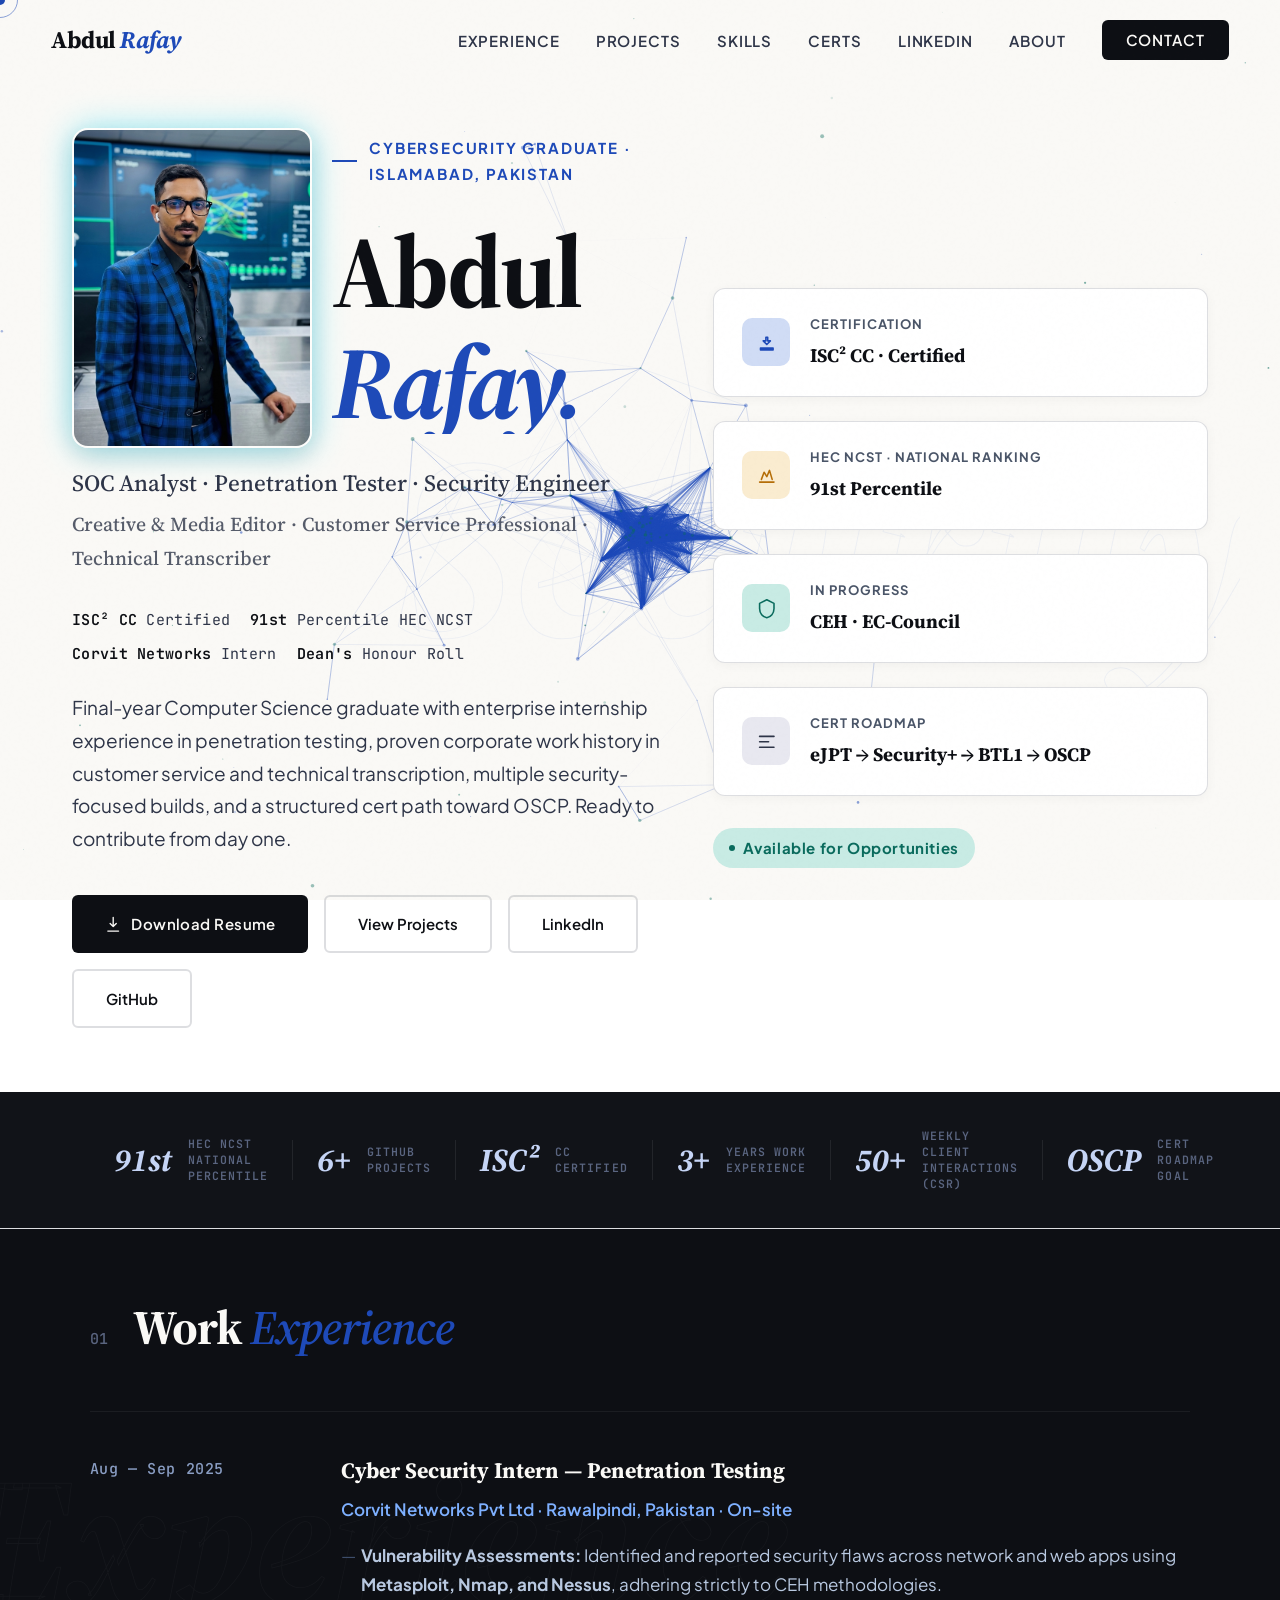
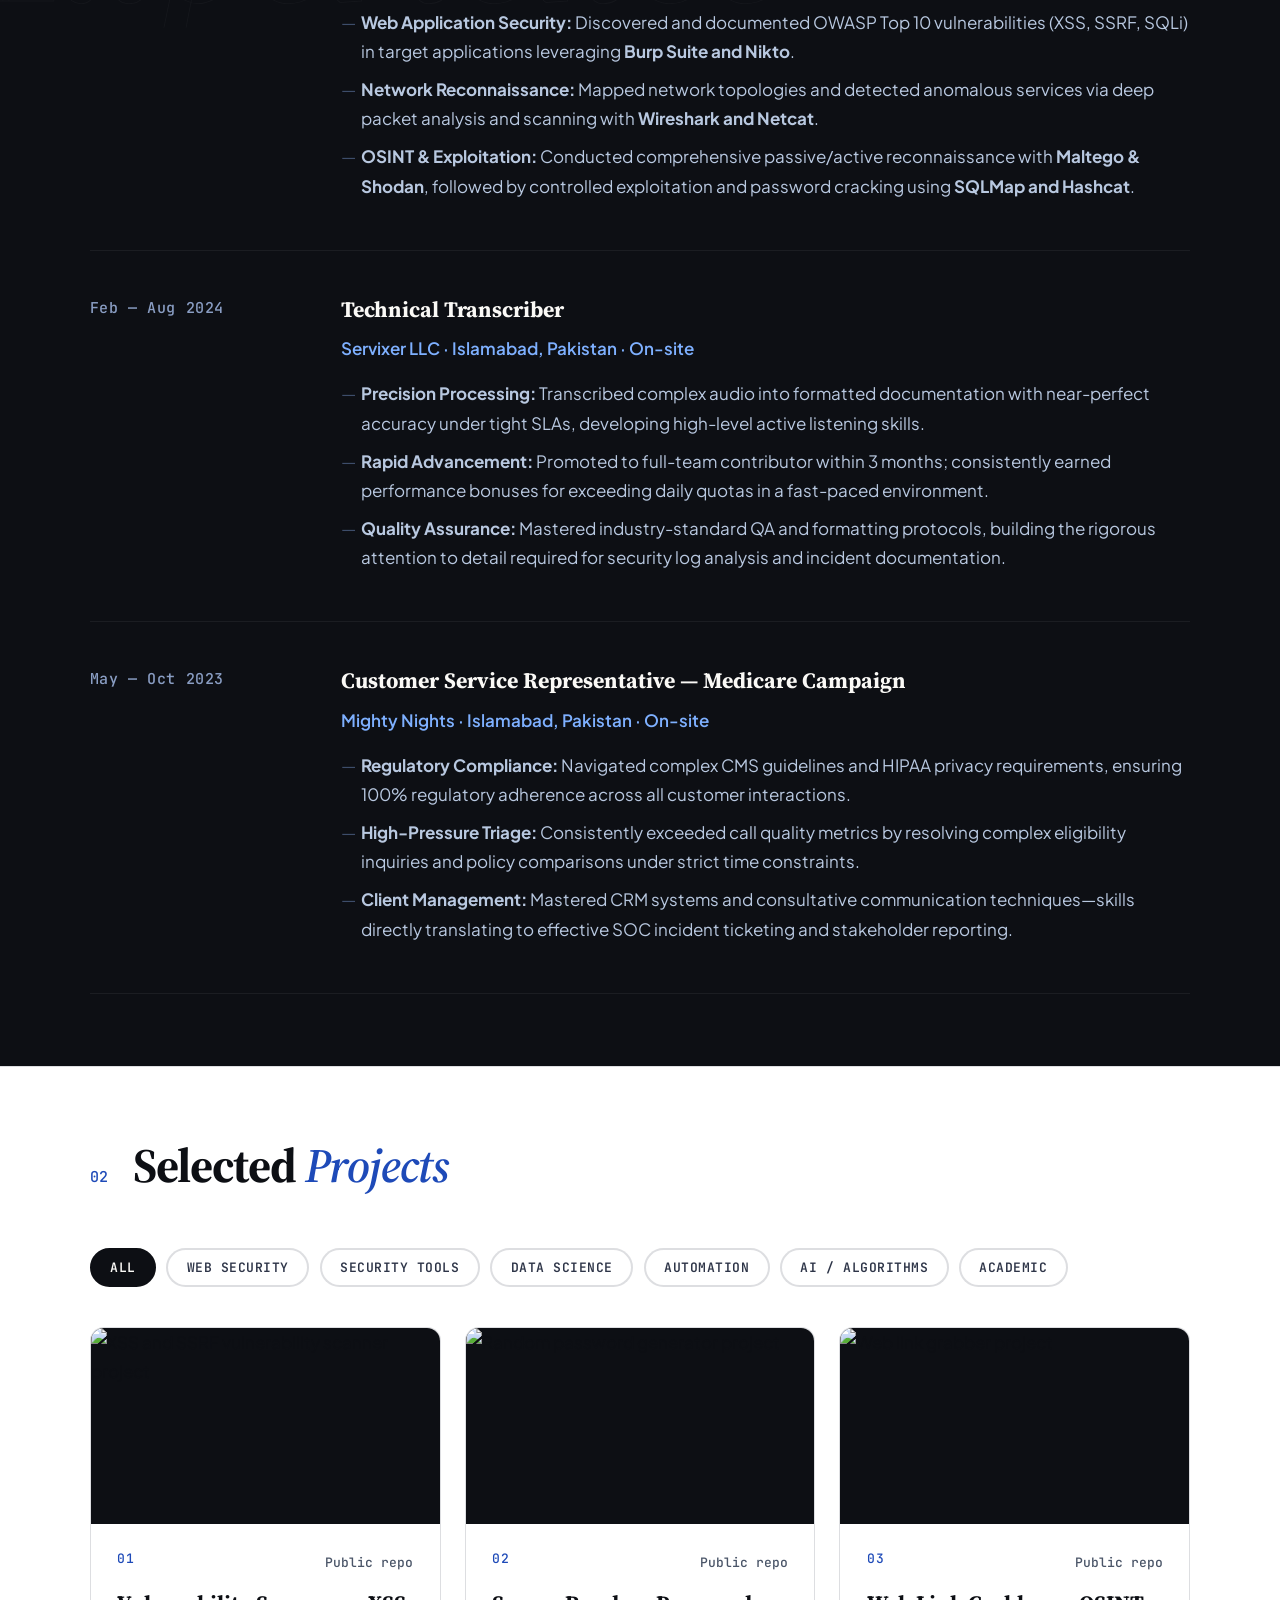
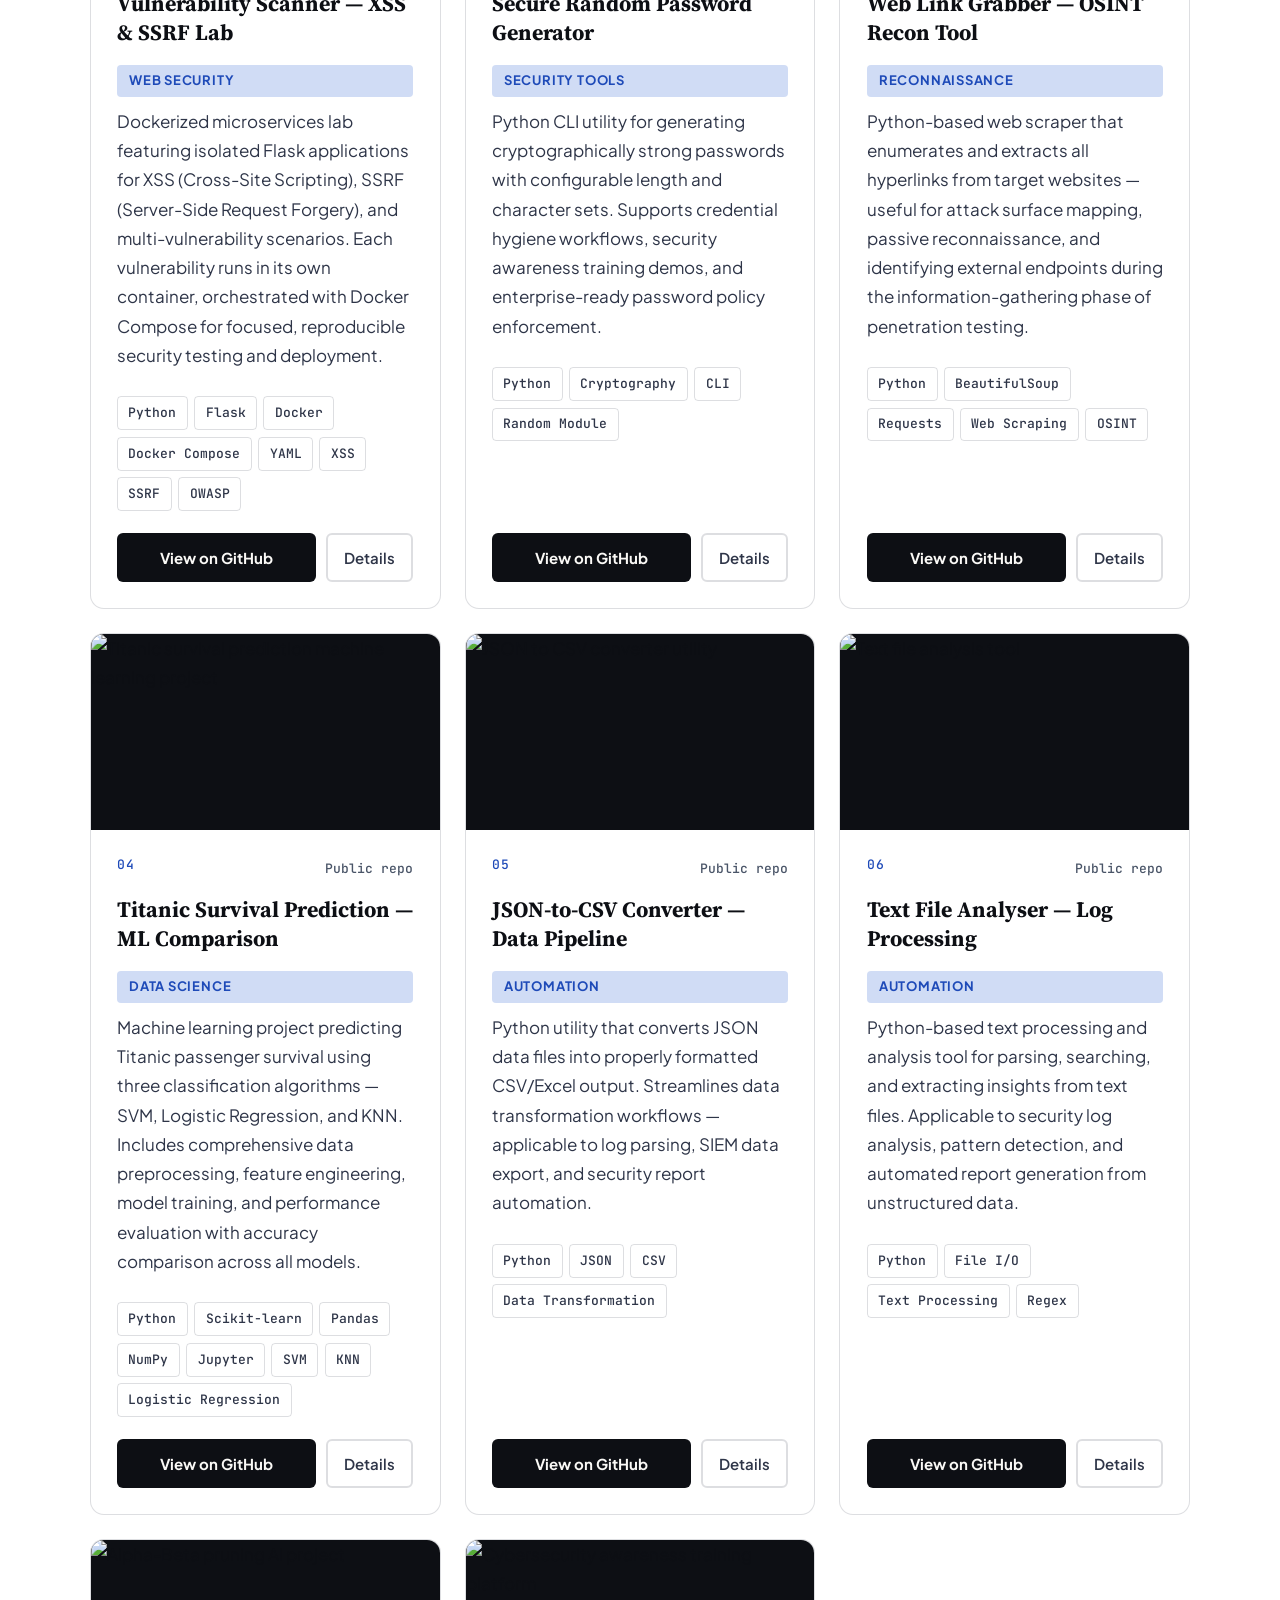
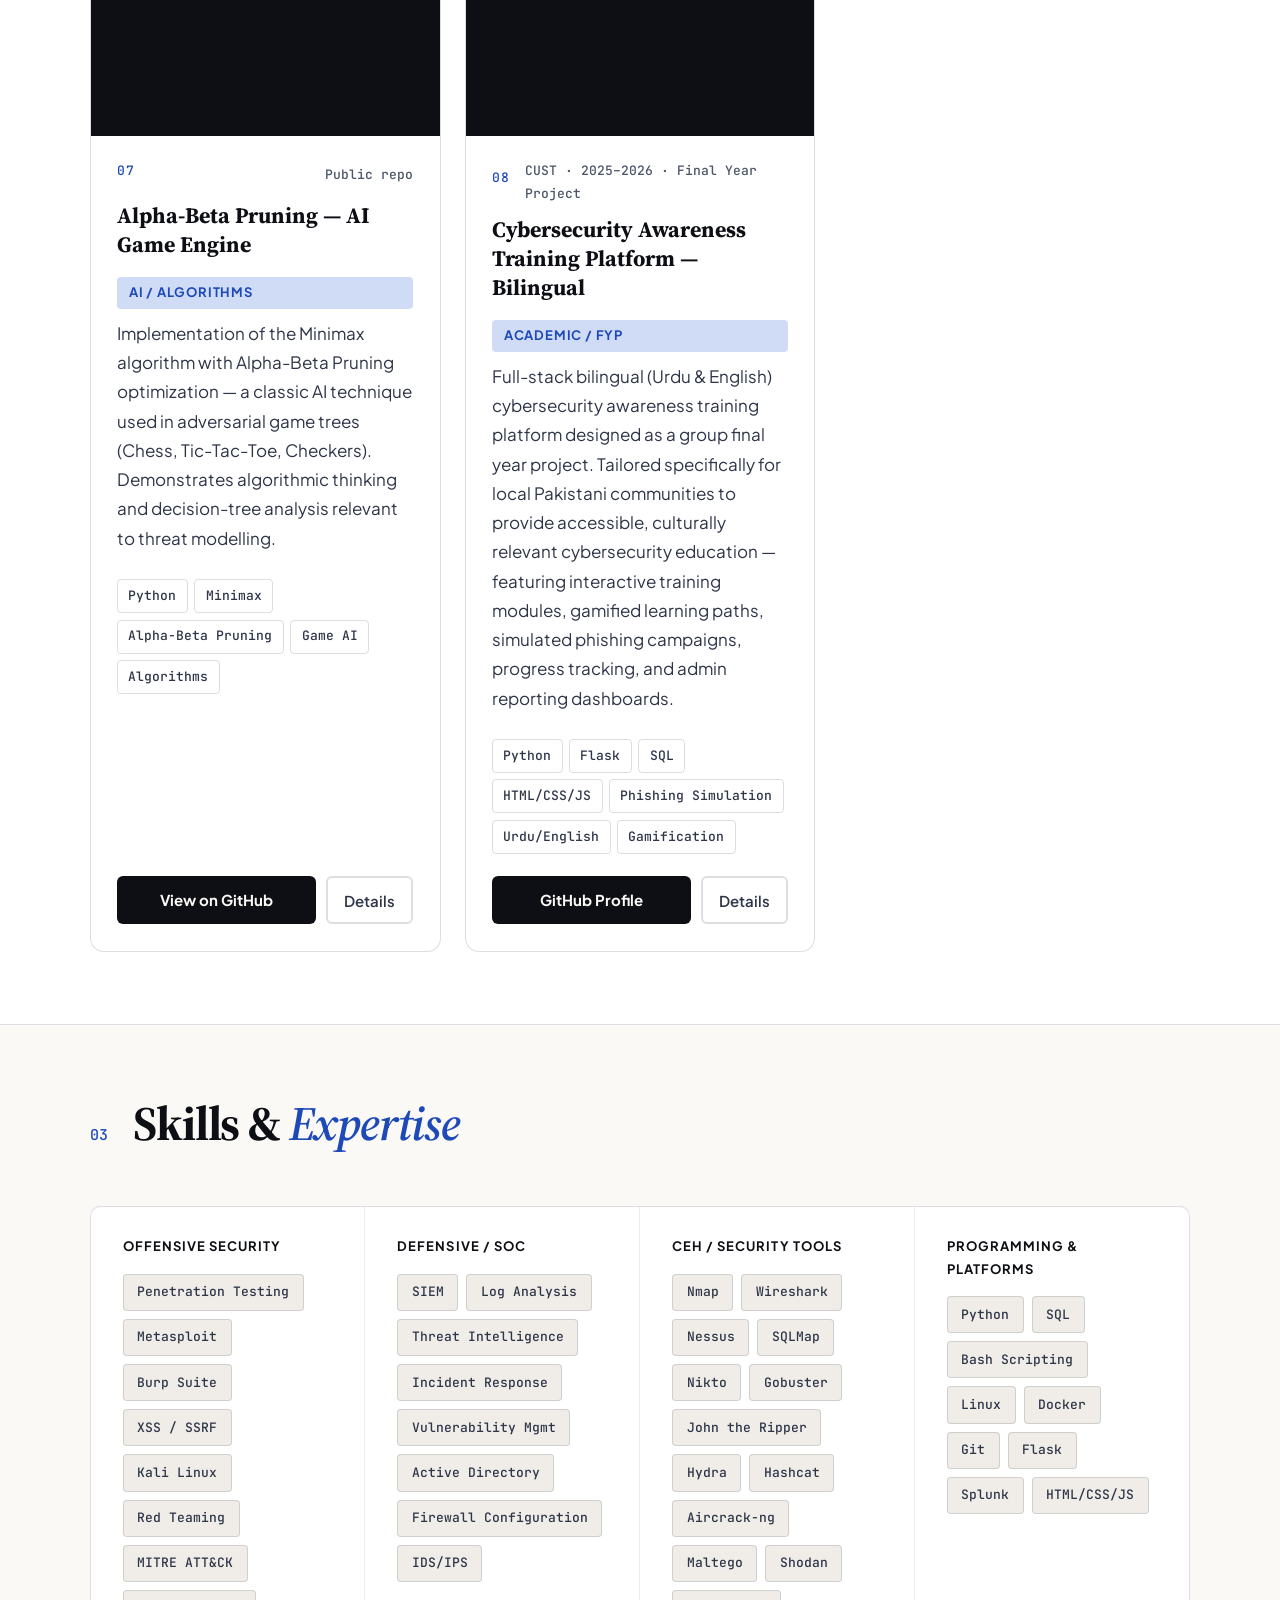
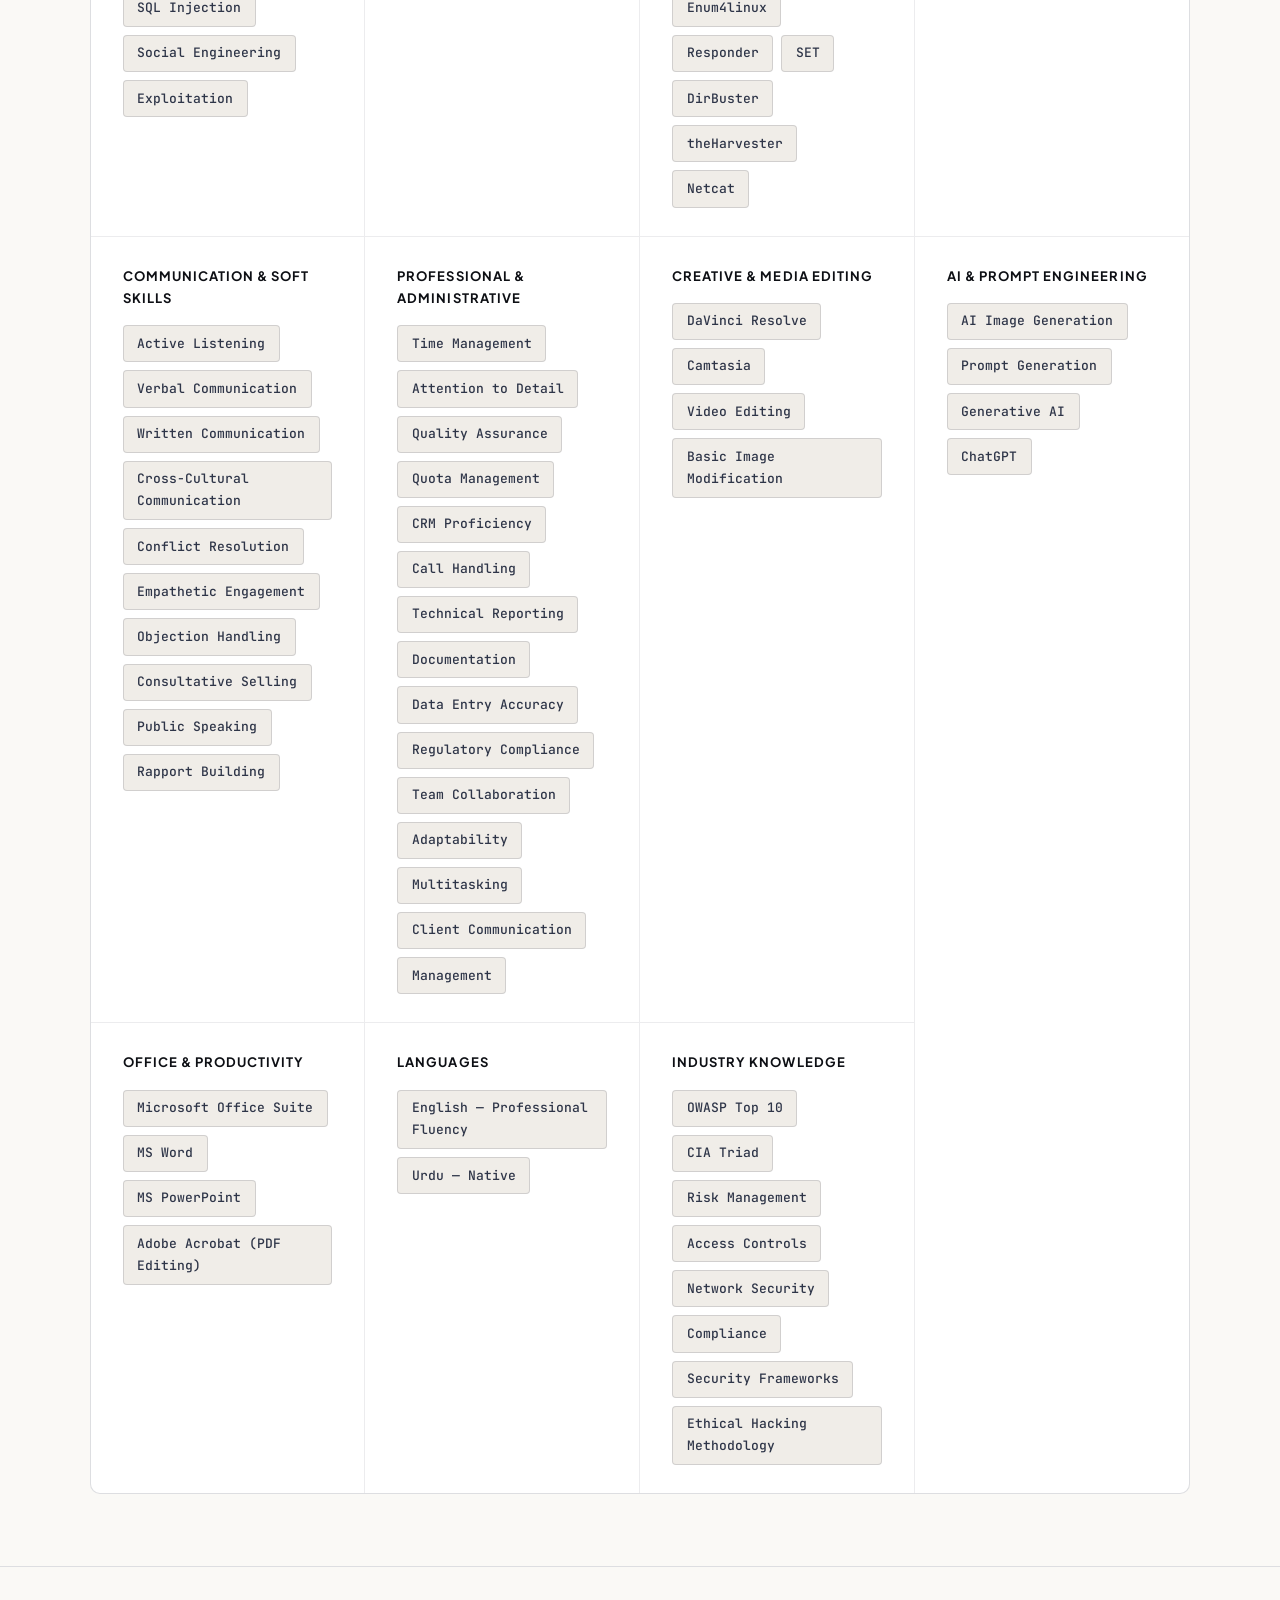
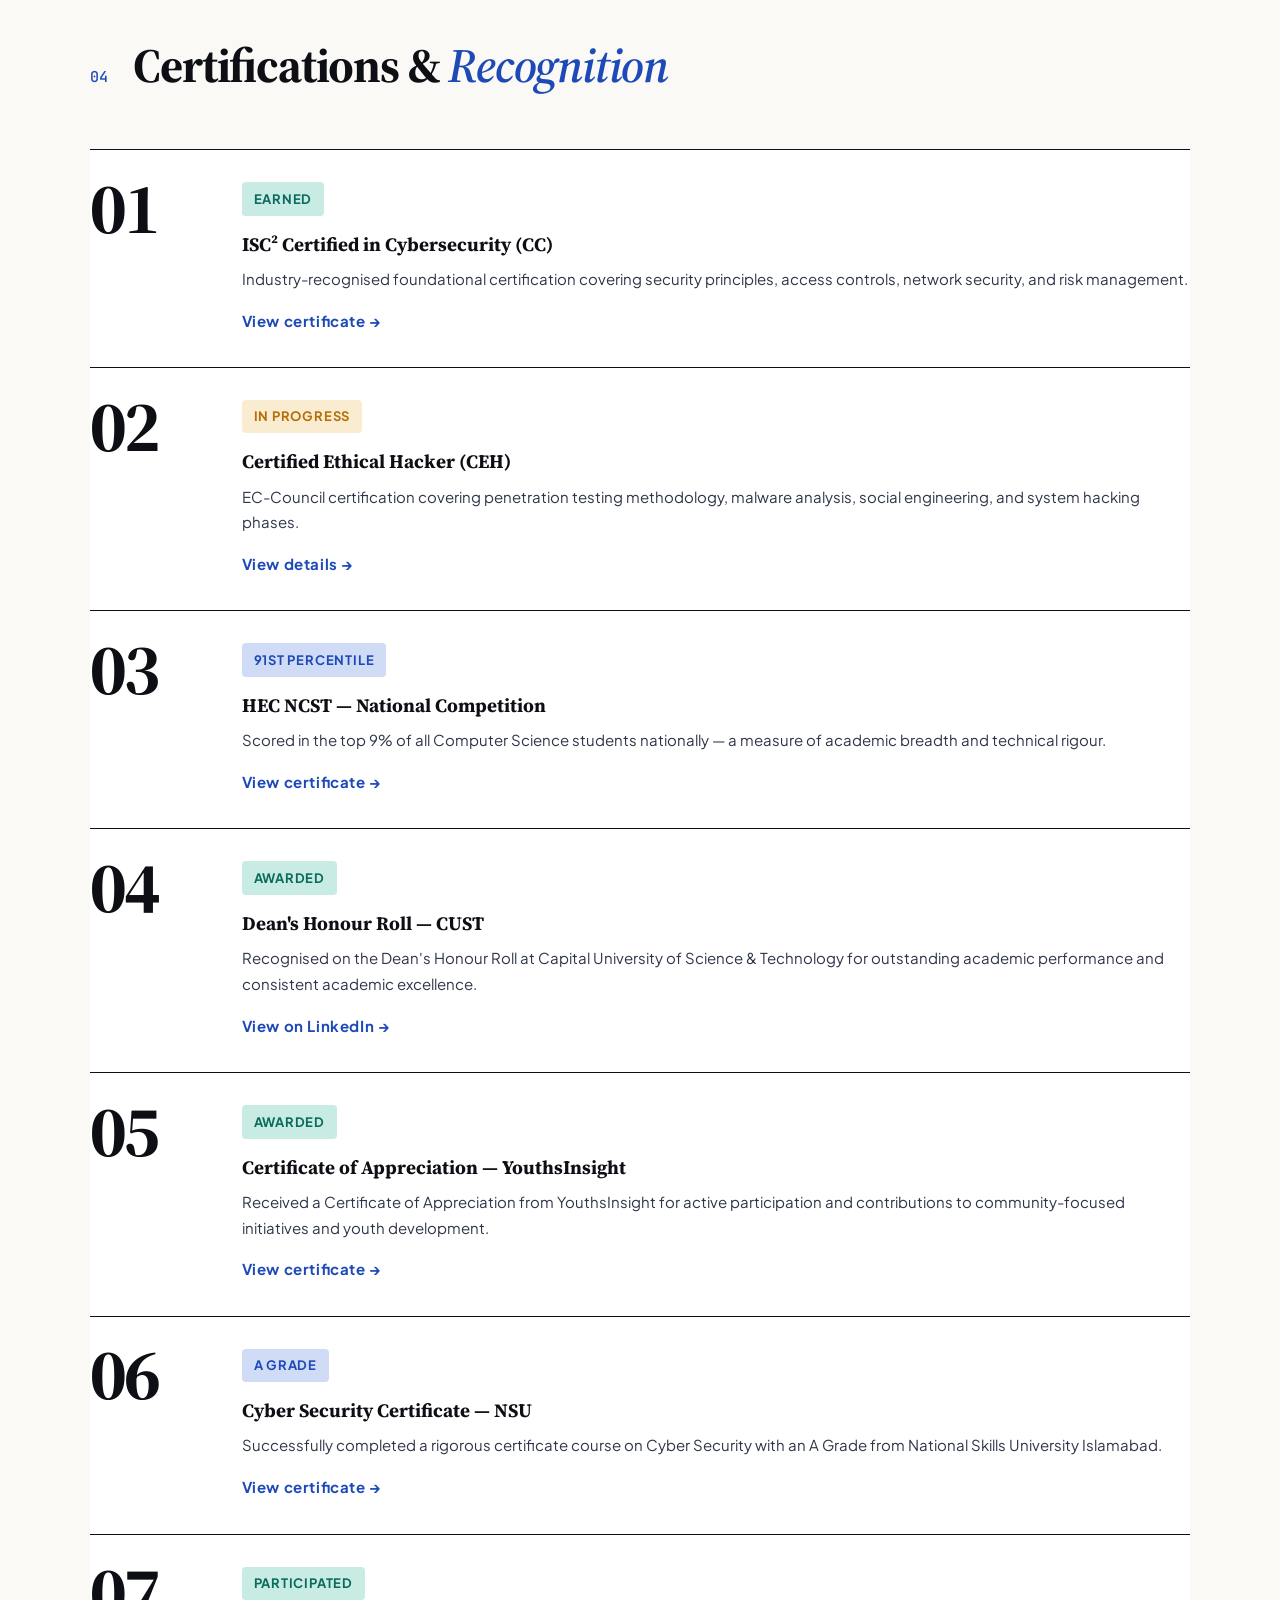
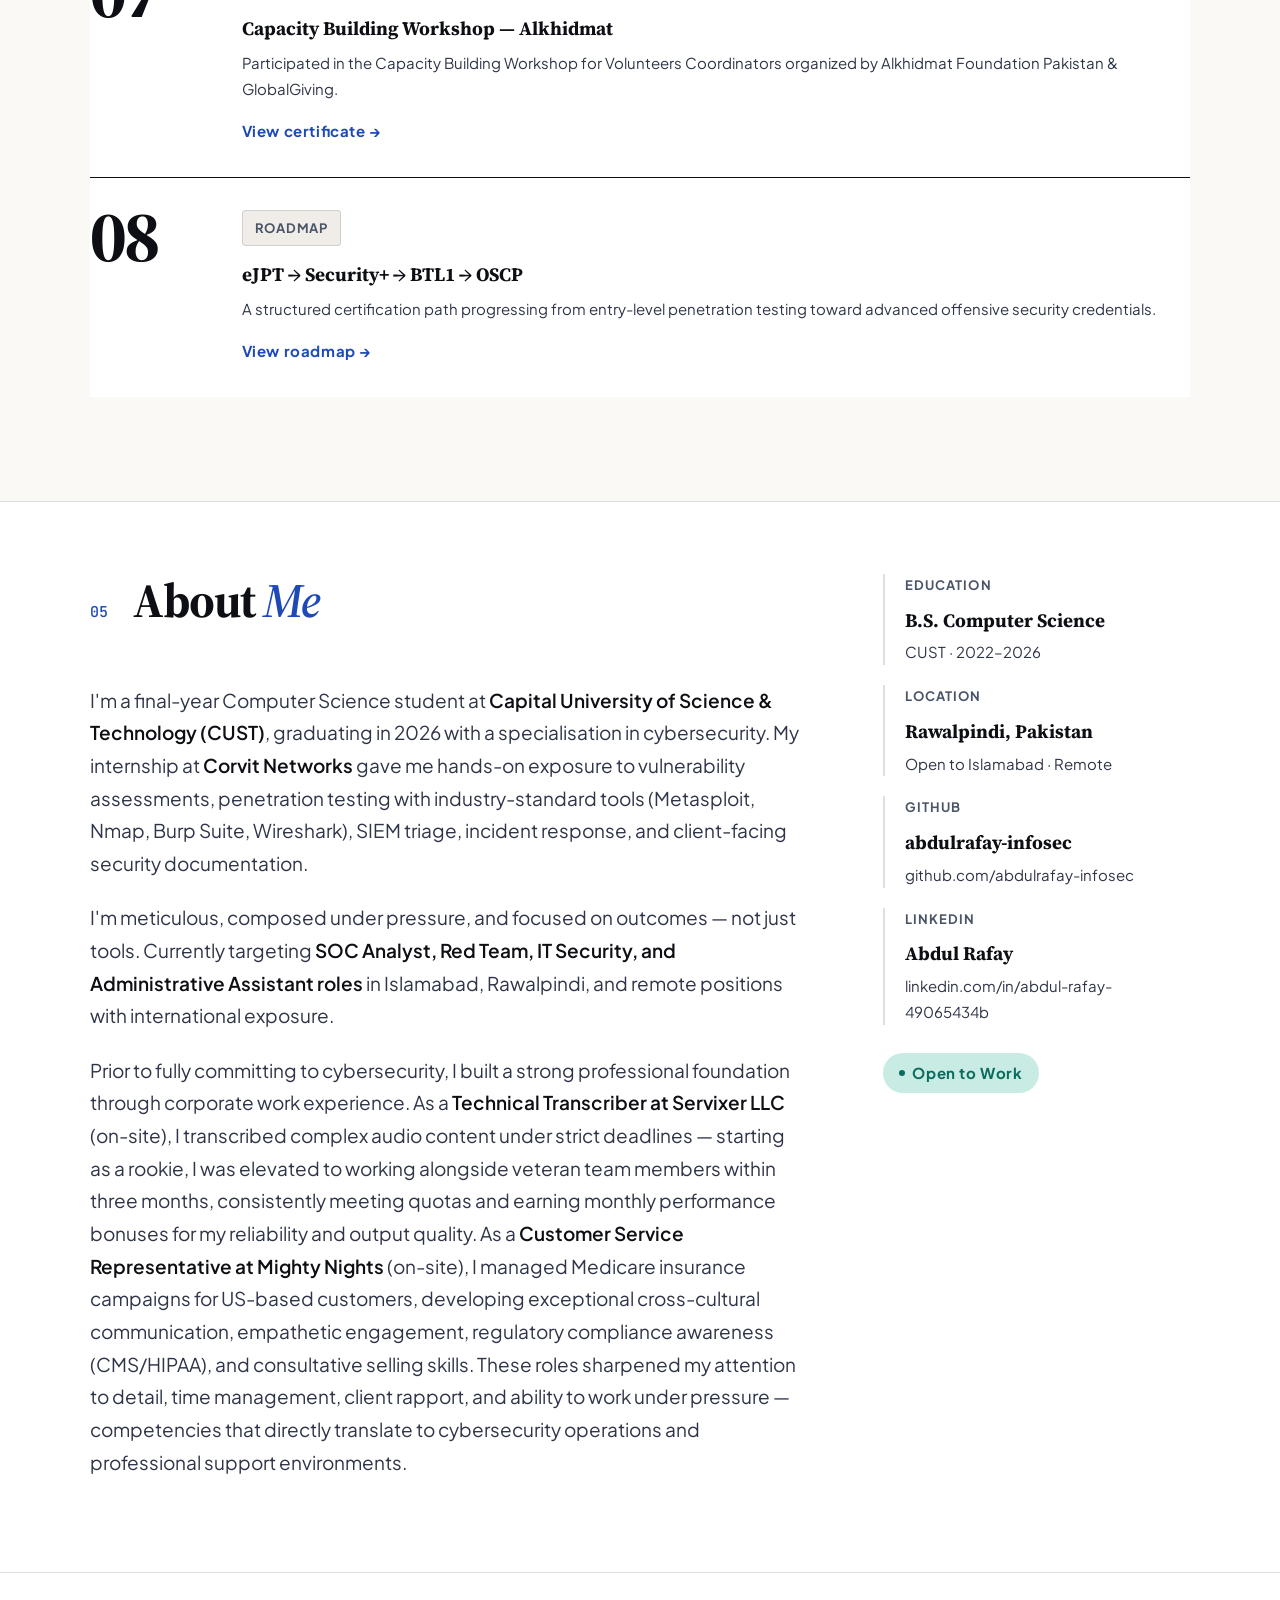
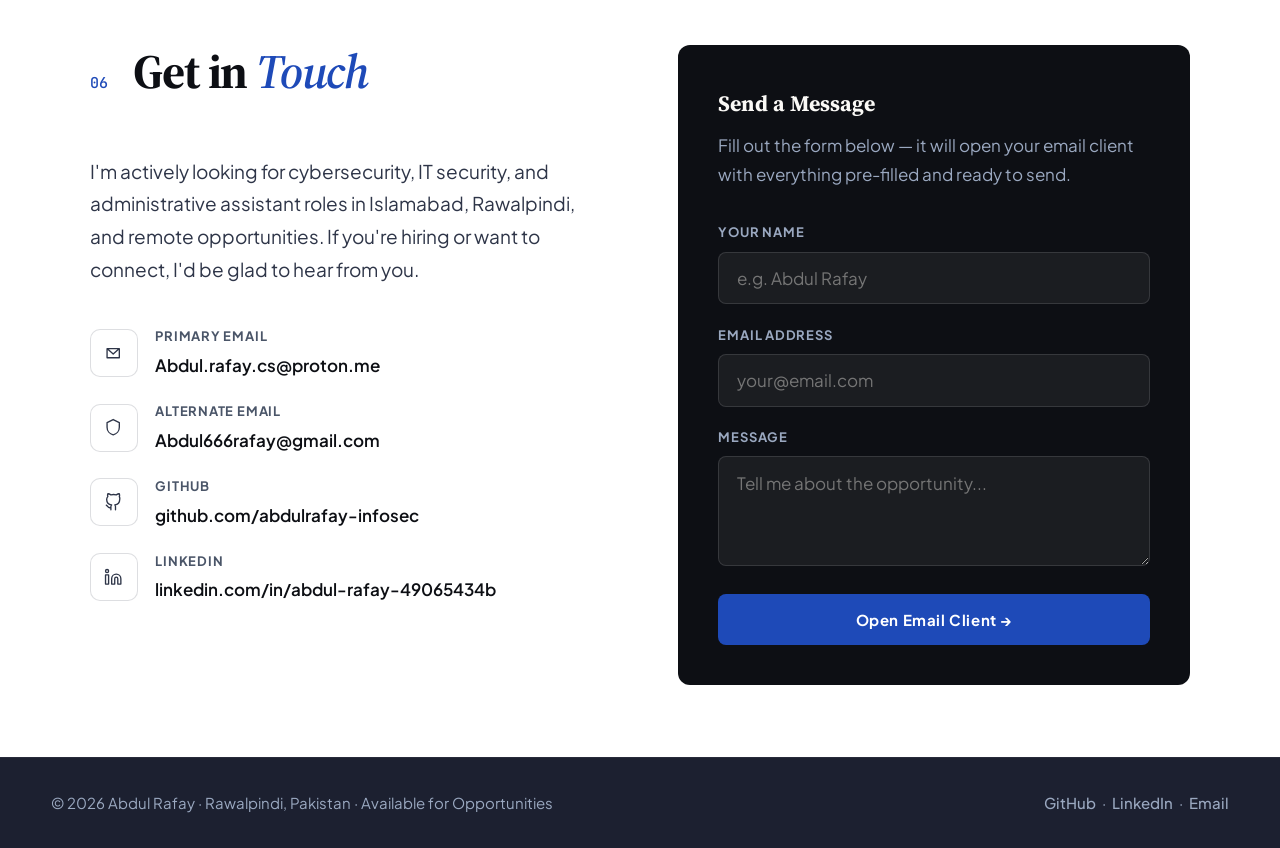
==== commit b0e41091: "Add files via upload" ====
--- a/index.html
+++ b/index.html
@@ -66,6 +66,7 @@
 
 <div id="cursor" aria-hidden="true"></div>
 <div id="cursor-ring" aria-hidden="true"></div>
+<canvas id="bg-canvas"></canvas>
 
 <nav id="nav" aria-label="Main navigation">
   <a href="#" class="nav-logo">Abdul <em>Rafay</em></a>
--- a/css/shared.css
+++ b/css/shared.css
@@ -52,7 +52,7 @@
   font-size: var(--text-base);
   line-height: var(--leading);
   font-weight: 400;
-  background: var(--cream);
+  background-color: transparent;
   color: var(--ink);
   overflow-x: hidden;
   -webkit-font-smoothing: antialiased;
@@ -609,3 +609,14 @@
   .nav-links { display: none; }
   .nav-toggle { display: block; }
 }
+
+#bg-canvas {
+  position: fixed;
+  top: 0;
+  left: 0;
+  width: 100vw;
+  height: 100vh;
+  z-index: -1;
+  background: var(--cream); /* Restored original cream background */
+  pointer-events: none;
+}
--- a/css/portfolio.css
+++ b/css/portfolio.css
@@ -18,10 +18,10 @@
   margin: 0 auto;
   min-height: 100vh;
   display: grid;
-  grid-template-columns: 1.5fr 1fr;
+  grid-template-columns: 1.2fr 1fr;
   align-items: center;
   padding: clamp(6rem, 10vw, 8rem) 2rem 4rem;
-  gap: clamp(2rem, 5vw, 4rem);
+  gap: clamp(1rem, 4vw, 3rem);
   position: relative;
   overflow: hidden;
 }
@@ -53,7 +53,7 @@
 .hero-intro-wrapper {
   display: flex;
   align-items: center;
-  gap: 2.5rem;
+  gap: 1.25rem;
   margin-bottom: 1rem;
 }
 
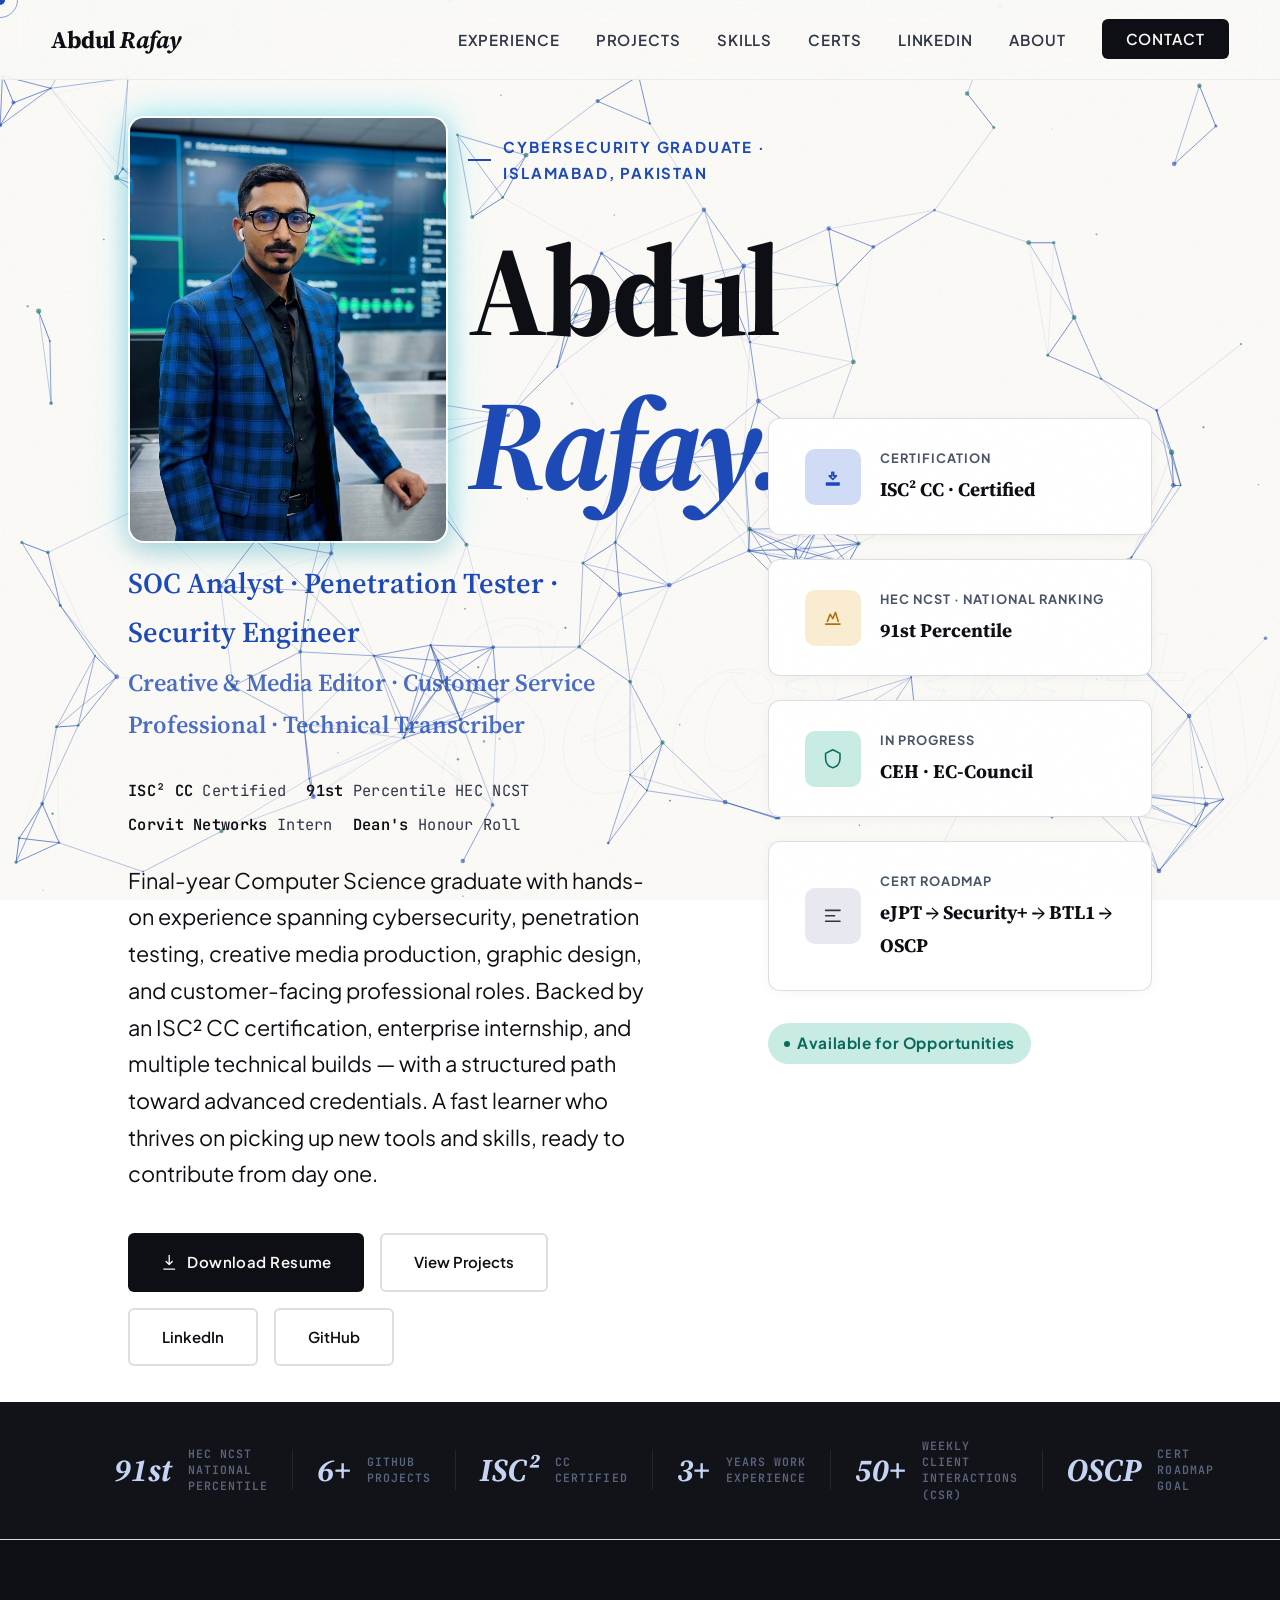
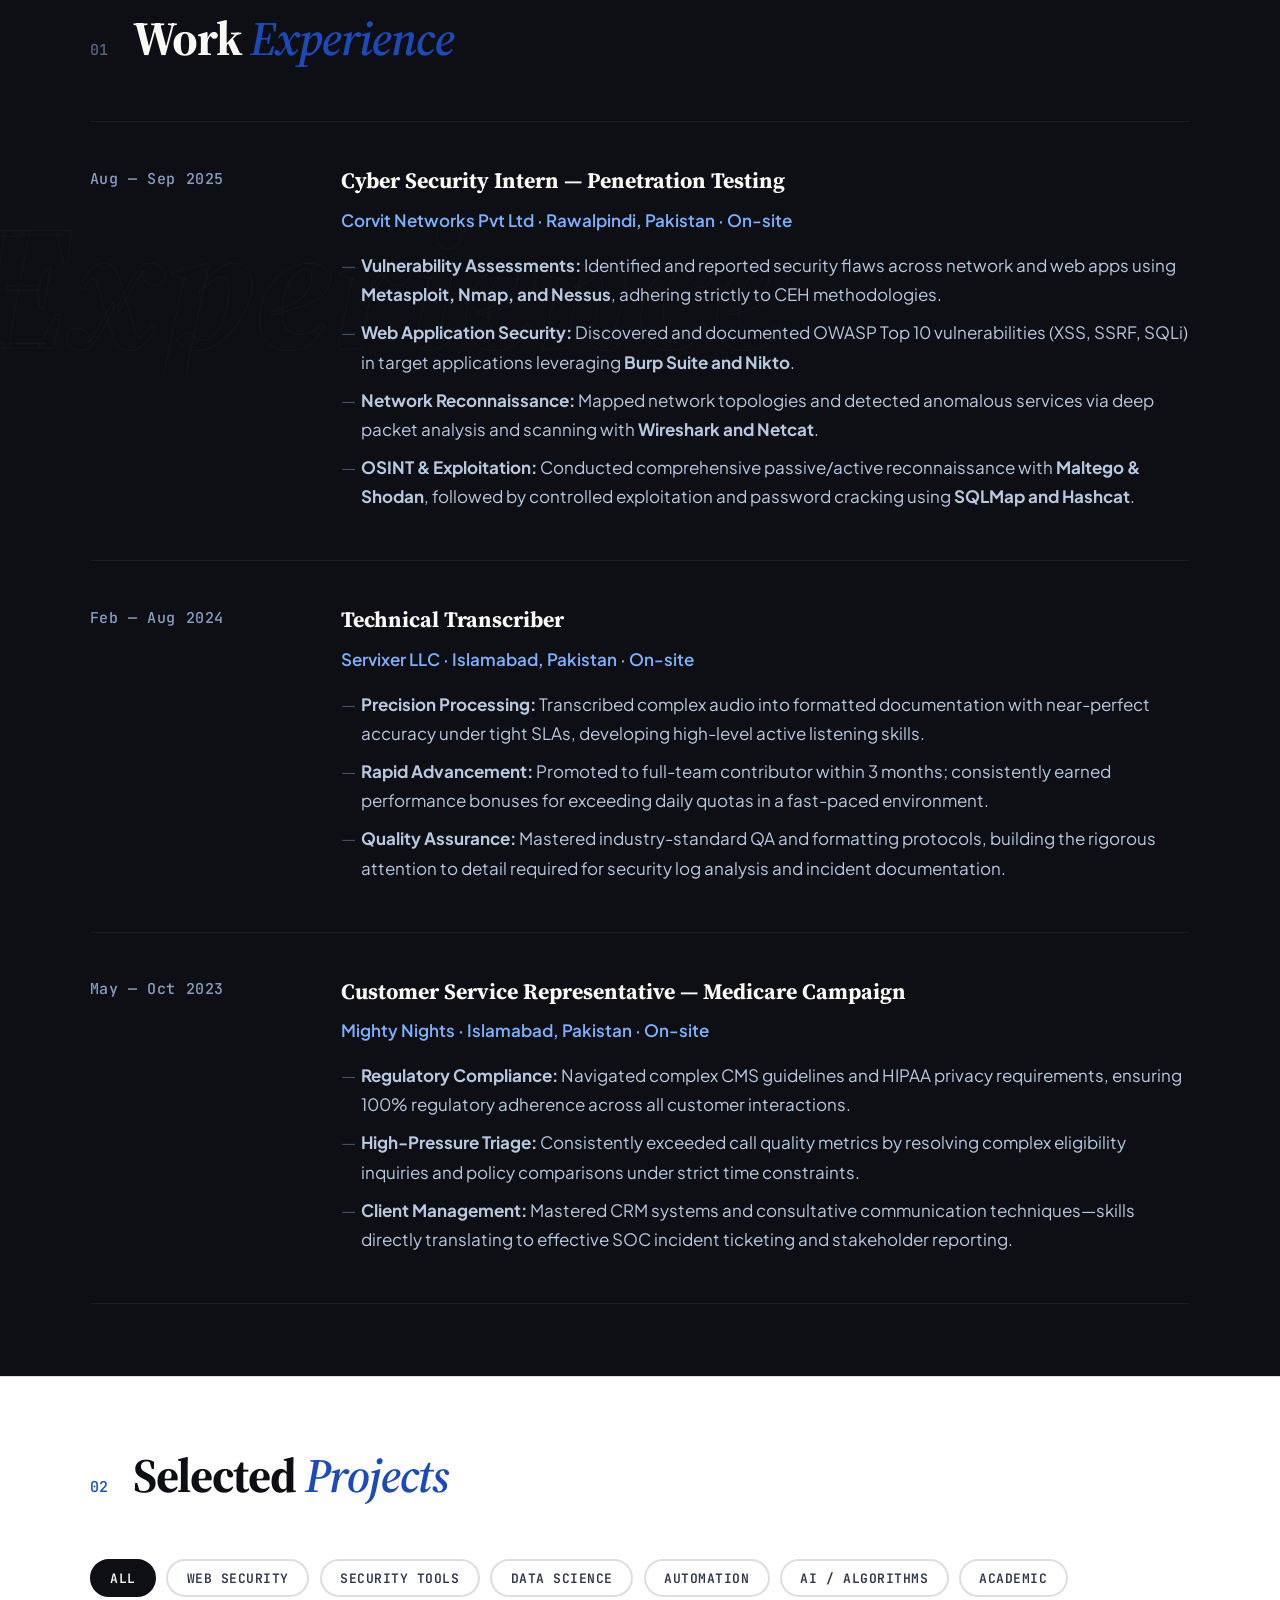
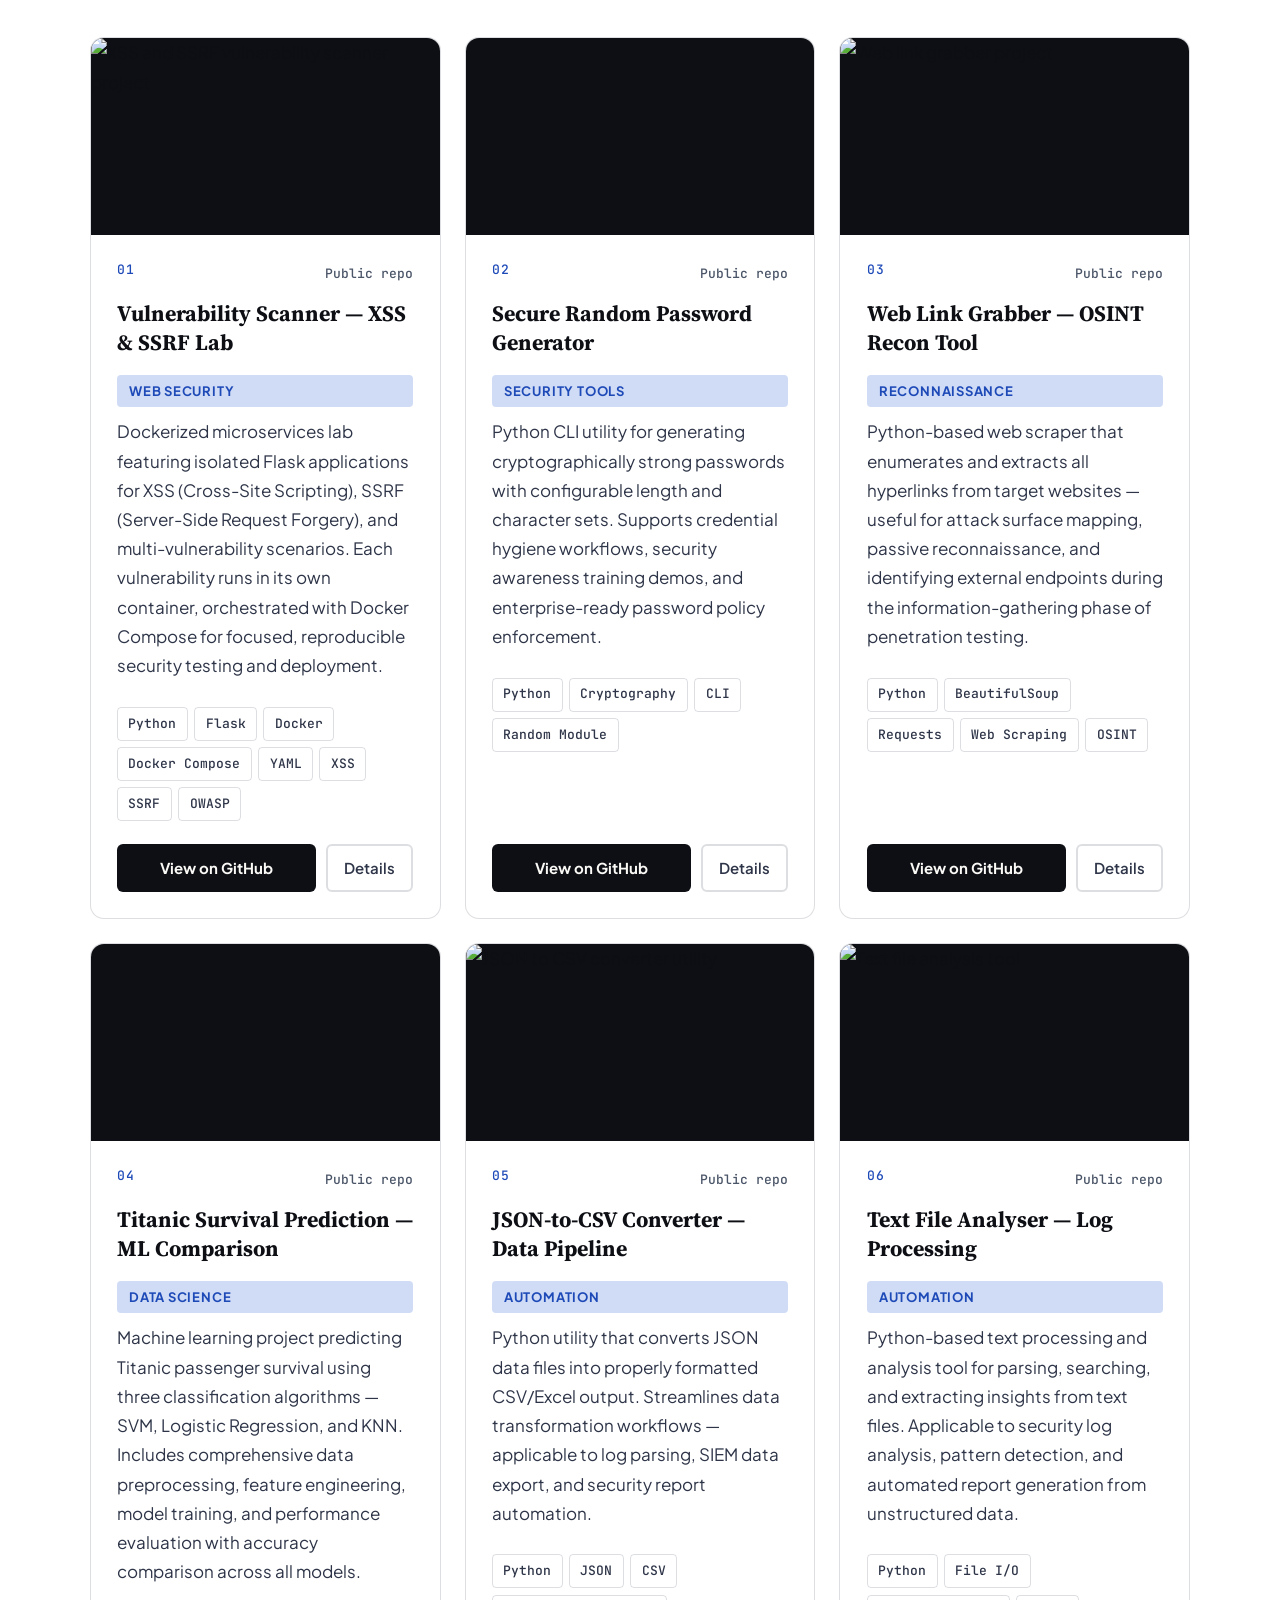
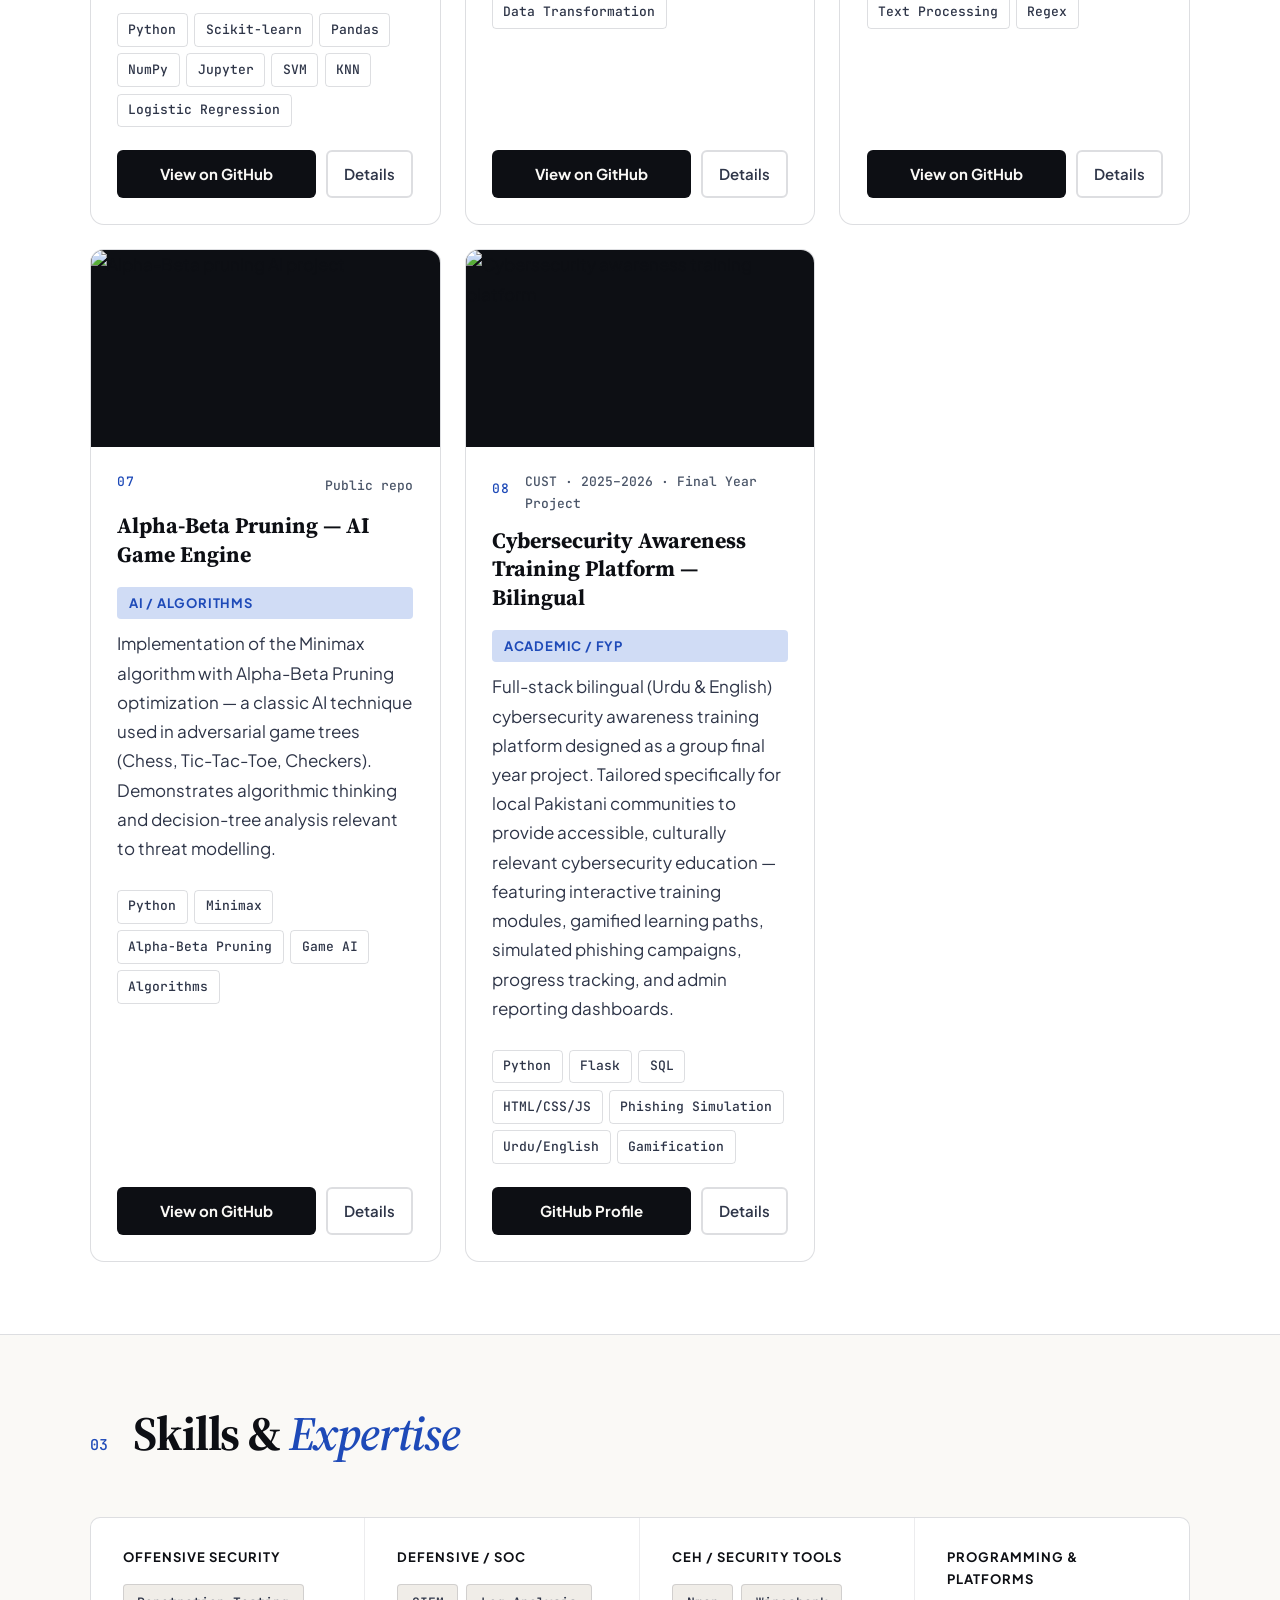
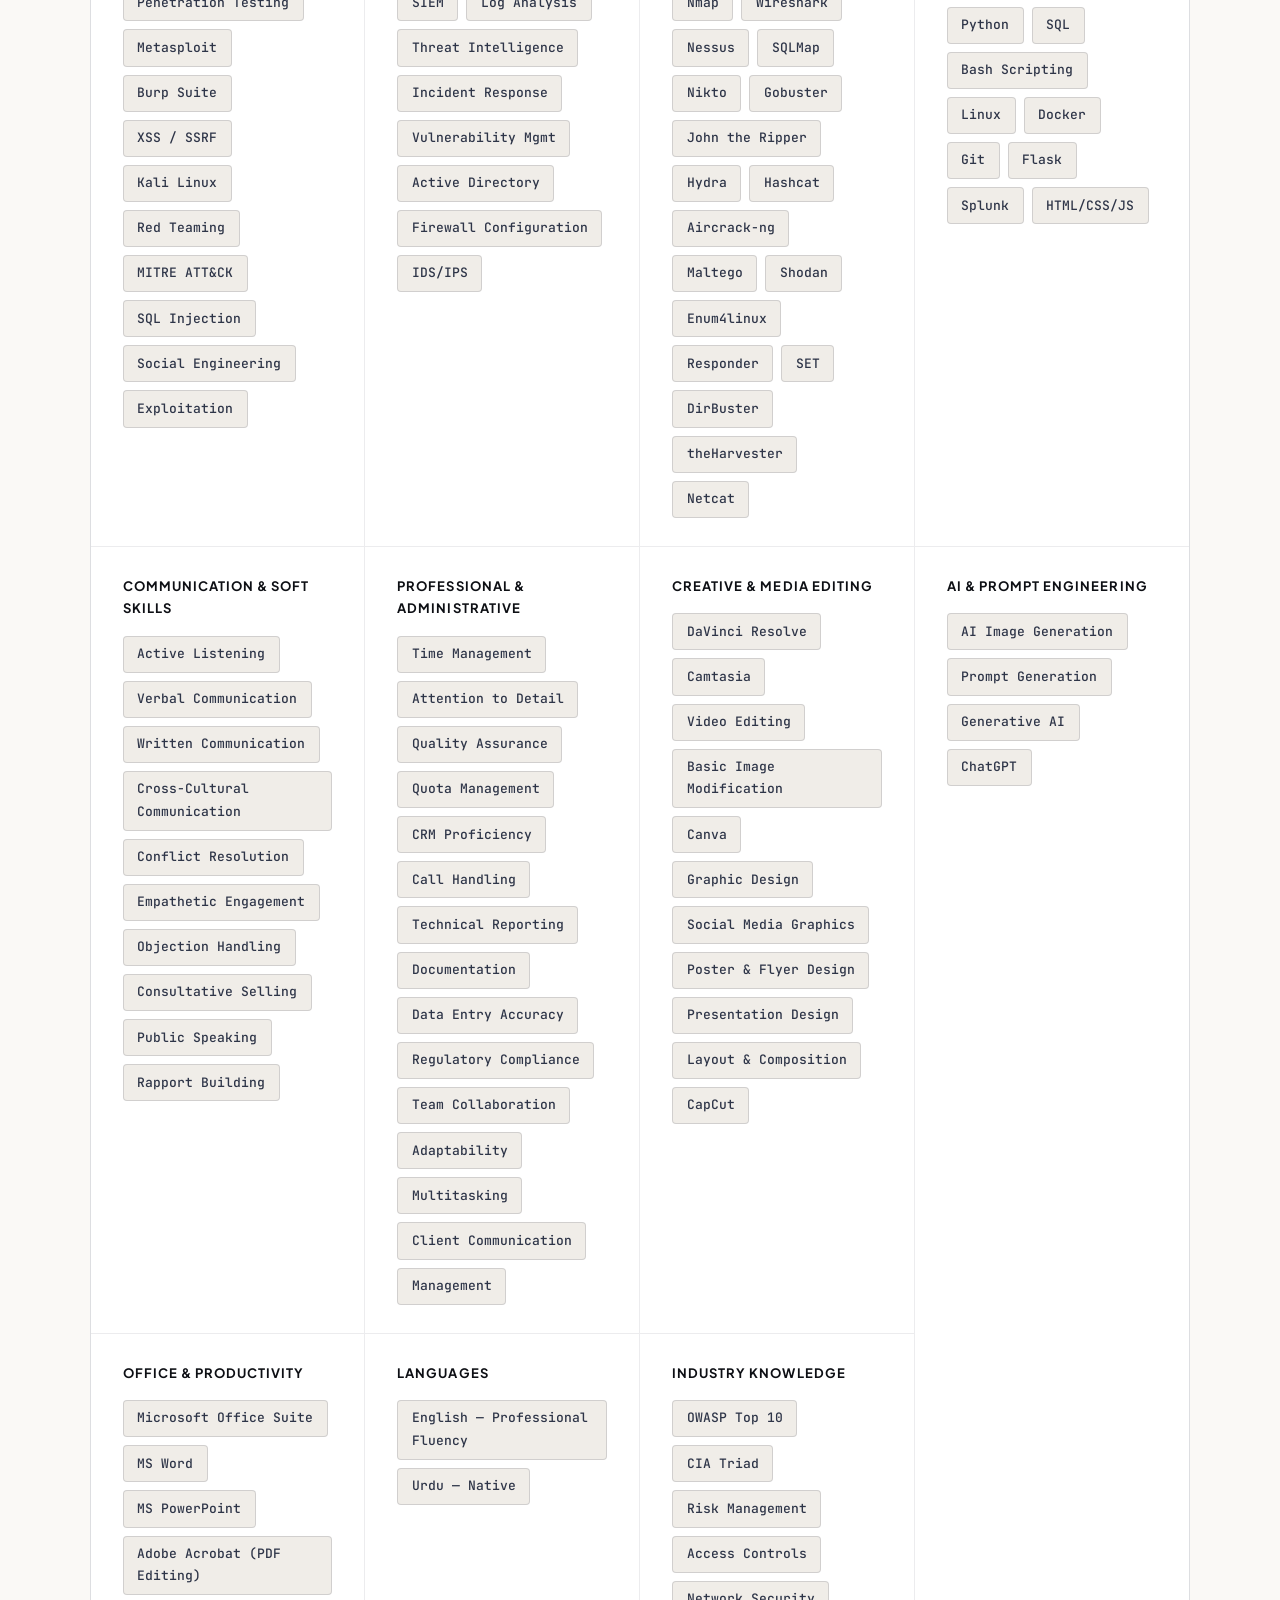
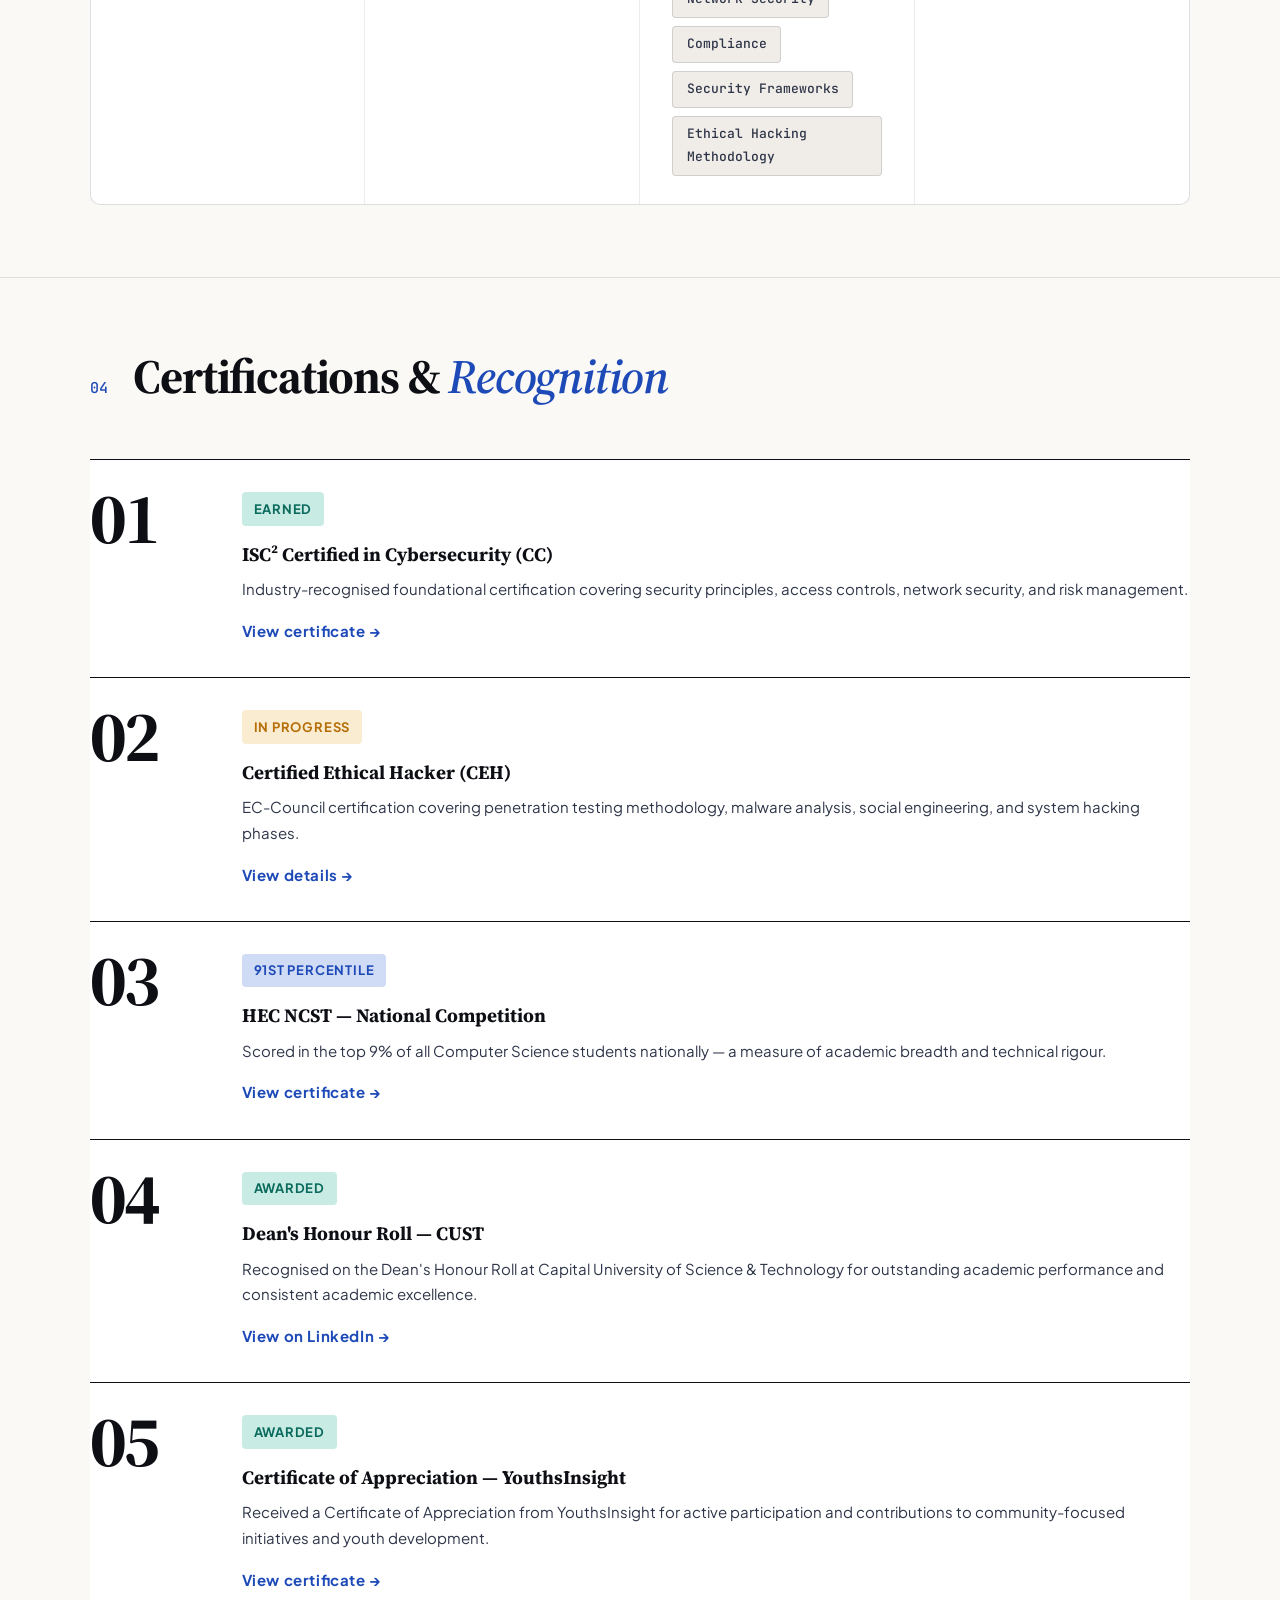
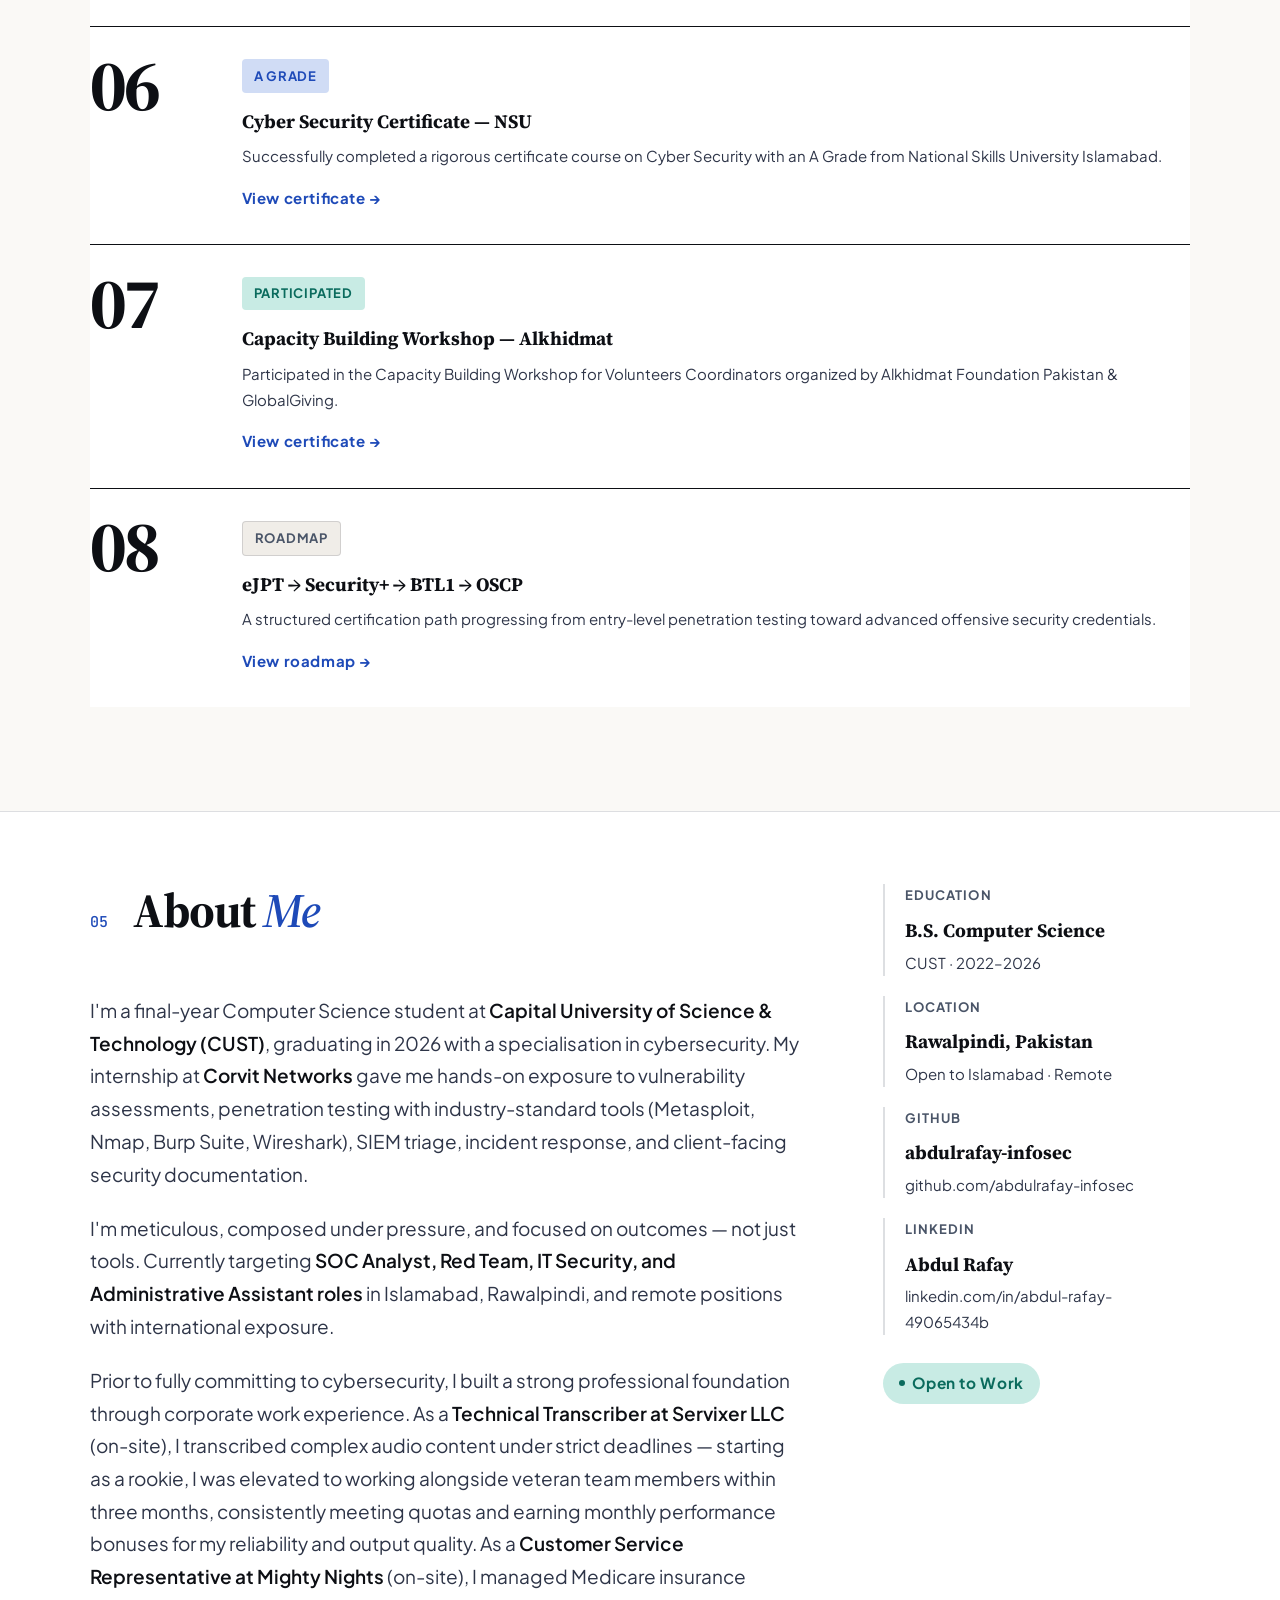
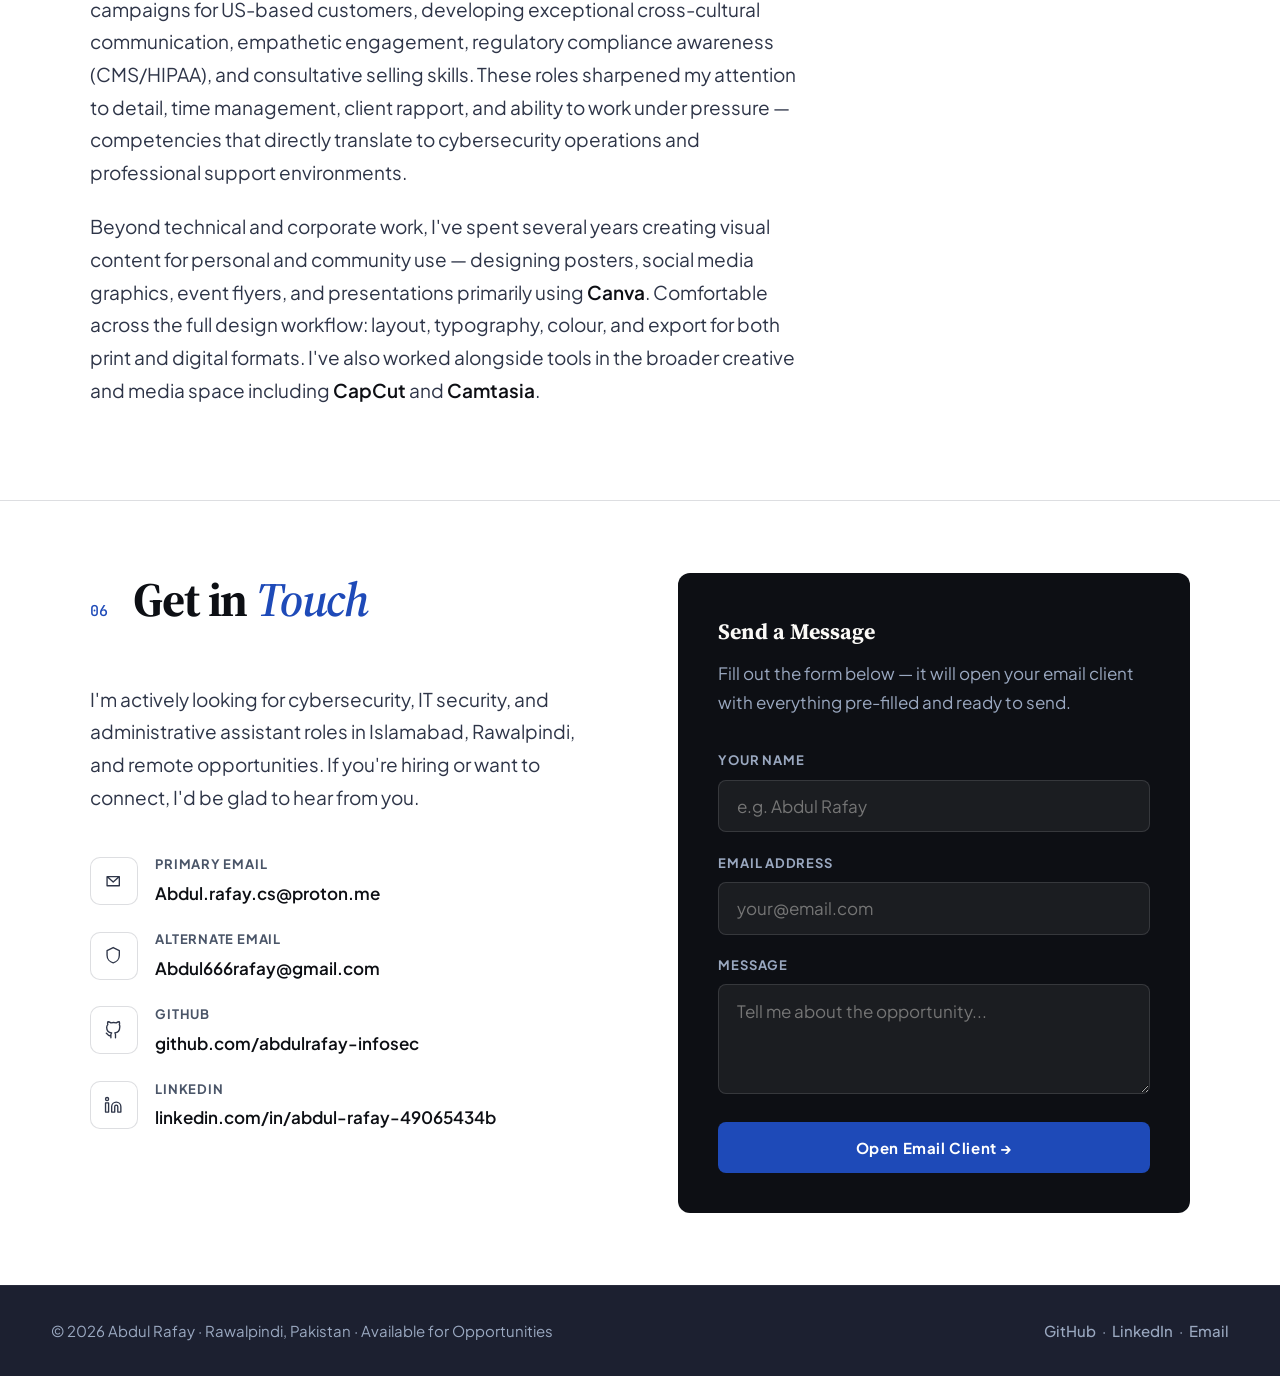
==== commit 3722e6b2: "Add files via upload" ====
--- a/index.html
+++ b/index.html
@@ -4,7 +4,7 @@
   <meta charset="UTF-8"/>
   <meta name="viewport" content="width=device-width, initial-scale=1.0"/>
   <meta name="description" content="Cybersecurity professional with ISC² CC certification, enterprise pen-testing internship at Corvit Networks, and a structured OSCP roadmap. View projects, certifications & experience."/>
-  <meta name="keywords" content="cybersecurity analyst, penetration tester, SOC analyst, security engineer, ISC2 CC certified, CEH, vulnerability assessment, incident response, SIEM, Metasploit, Nmap, Wireshark, Burp Suite, cybersecurity portfolio, pentester portfolio, Islamabad, Pakistan"/>
+  <meta name="keywords" content="cybersecurity analyst, penetration tester, SOC analyst, security engineer, ISC2 CC certified, CEH, vulnerability assessment, incident response, SIEM, Metasploit, Nmap, Wireshark, Burp Suite, cybersecurity portfolio, pentester portfolio, Islamabad, Pakistan, Canva, graphic design, social media graphics, poster design, visual content creation"/>
   <meta name="author" content="Abdul Rafay"/>
   <meta name="robots" content="index, follow"/>
   <meta property="og:title" content="Abdul Rafay | Cybersecurity Portfolio — SOC Analyst & Penetration Tester"/>
@@ -132,7 +132,7 @@
       <span class="hero-proof-item"><strong>Corvit Networks</strong> Intern</span>
       <span class="hero-proof-item"><strong>Dean's</strong> Honour Roll</span>
     </div>
-    <p class="hero-desc">Final-year Computer Science graduate with enterprise internship experience in penetration testing, proven corporate work history in customer service and technical transcription, multiple security-focused builds, and a structured cert path toward OSCP. Ready to contribute from day one.</p>
+    <p class="hero-desc">Final-year Computer Science graduate with hands-on experience spanning cybersecurity, penetration testing, creative media production, graphic design, and customer-facing professional roles. Backed by an ISC² CC certification, enterprise internship, and multiple technical builds — with a structured path toward advanced credentials. A fast learner who thrives on picking up new tools and skills, ready to contribute from day one.</p>
     <div class="hero-actions">
       <a href="AbdulRafay.pdf" class="btn-dark" download>
         <svg class="icon icon-sm" viewBox="0 0 24 24" aria-hidden="true"><path d="M12 3v12m0 0l4-4m-4 4l-4-4M5 21h14"/></svg>
@@ -638,6 +638,10 @@
         <div class="skill-list">
           <span class="skill-chip">DaVinci Resolve</span><span class="skill-chip">Camtasia</span>
           <span class="skill-chip">Video Editing</span><span class="skill-chip">Basic Image Modification</span>
+          <span class="skill-chip">Canva</span><span class="skill-chip">Graphic Design</span>
+          <span class="skill-chip">Social Media Graphics</span><span class="skill-chip">Poster & Flyer Design</span>
+          <span class="skill-chip">Presentation Design</span><span class="skill-chip">Layout & Composition</span>
+          <span class="skill-chip">CapCut</span>
         </div>
       </div>
       <div class="skill-row">
@@ -790,6 +794,7 @@
         <p>I'm a final-year Computer Science student at <strong>Capital University of Science & Technology (CUST)</strong>, graduating in 2026 with a specialisation in cybersecurity. My internship at <strong>Corvit Networks</strong> gave me hands-on exposure to vulnerability assessments, penetration testing with industry-standard tools (Metasploit, Nmap, Burp Suite, Wireshark), SIEM triage, incident response, and client-facing security documentation.</p>
         <p>I'm meticulous, composed under pressure, and focused on outcomes — not just tools. Currently targeting <strong>SOC Analyst, Red Team, IT Security, and Administrative Assistant roles</strong> in Islamabad, Rawalpindi, and remote positions with international exposure.</p>
         <p>Prior to fully committing to cybersecurity, I built a strong professional foundation through corporate work experience. As a <strong>Technical Transcriber at Servixer LLC</strong> (on-site), I transcribed complex audio content under strict deadlines — starting as a rookie, I was elevated to working alongside veteran team members within three months, consistently meeting quotas and earning monthly performance bonuses for my reliability and output quality. As a <strong>Customer Service Representative at Mighty Nights</strong> (on-site), I managed Medicare insurance campaigns for US-based customers, developing exceptional cross-cultural communication, empathetic engagement, regulatory compliance awareness (CMS/HIPAA), and consultative selling skills. These roles sharpened my attention to detail, time management, client rapport, and ability to work under pressure — competencies that directly translate to cybersecurity operations and professional support environments.</p>
+        <p>Beyond technical and corporate work, I've spent several years creating visual content for personal and community use — designing posters, social media graphics, event flyers, and presentations primarily using <strong>Canva</strong>. Comfortable across the full design workflow: layout, typography, colour, and export for both print and digital formats. I've also worked alongside tools in the broader creative and media space including <strong>CapCut</strong> and <strong>Camtasia</strong>.</p>
       </div>
       <div class="about-sidebar reveal reveal-delay">
         <div class="info-block">
--- a/css/shared.css
+++ b/css/shared.css
@@ -147,19 +147,24 @@
   top: 0; left: 0; right: 0;
   width: 100%;
   min-height: var(--nav-h);
-  z-index: 500;
+  z-index: 600;
   display: flex;
   align-items: center;
   justify-content: space-between;
   padding: 0 var(--page-pad);
   transition: background 0.25s, box-shadow 0.25s;
+  background: rgba(250,249,246,0.85);
+  -webkit-backdrop-filter: blur(12px);
+  backdrop-filter: blur(12px);
+  border-bottom: 1px solid rgba(0,0,0,0.05);
 }
 
 nav.scrolled {
-  background: rgba(250,249,246,0.97);
+  background: rgba(250,249,246,0.98);
   -webkit-backdrop-filter: blur(20px);
   backdrop-filter: blur(20px);
-  box-shadow: 0 2px 16px rgba(13,15,20,0.06);
+  box-shadow: 0 4px 20px rgba(13,15,20,0.08);
+  border-bottom: 1px solid transparent;
 }
 
 .nav-logo {
@@ -171,7 +176,7 @@
   letter-spacing: -0.02em;
 }
 
-.nav-logo em { font-style: italic; color: var(--blue); }
+.nav-logo em { font-style: italic; color: inherit; }
 
 .nav-right { display: flex; align-items: center; gap: 1.5rem; }
 
--- a/css/portfolio.css
+++ b/css/portfolio.css
@@ -14,14 +14,14 @@
 
 #hero {
   width: 100%;
-  max-width: 1200px;
+  max-width: none;
   margin: 0 auto;
   min-height: 100vh;
   display: grid;
-  grid-template-columns: 1.2fr 1fr;
-  align-items: center;
-  padding: clamp(6rem, 10vw, 8rem) 2rem 4rem;
-  gap: clamp(1rem, 4vw, 3rem);
+  grid-template-columns: minmax(0, 1.4fr) minmax(0, 1fr);
+  align-items: center;
+  padding: calc(var(--nav-h) + 4vh) clamp(2rem, 10vw, 16rem) 4vh;
+  gap: clamp(2rem, 8vw, 8rem);
   position: relative;
   overflow: hidden;
 }
@@ -36,7 +36,7 @@
   font-weight: 700;
   font-style: italic;
   color: transparent;
-  -webkit-text-stroke: 1px rgba(37,84,199,0.06);
+  -webkit-text-stroke: 1px rgba(37,84,199,0.04);
   pointer-events: none;
   -webkit-user-select: none;
   user-select: none;
@@ -65,7 +65,7 @@
 
 .hero-profile-img {
   display: block;
-  width: clamp(140px, 20vw, 240px);
+  width: clamp(180px, 25vw, 340px);
   height: auto;
   aspect-ratio: 3 / 4;
   object-fit: cover;
@@ -98,14 +98,14 @@
   color: var(--blue);
 }
 
-.hero-name-wrap { overflow: hidden; margin-bottom: 0.4rem; }
+.hero-name-wrap { overflow: hidden; padding-bottom: 0.25em; margin-bottom: 0.15rem; }
 
 .hero-name-line {
   display: block;
   font-family: var(--font-serif);
-  font-size: clamp(3.5rem, 8vw, 6.5rem);
-  font-weight: 700;
-  line-height: 1.02;
+  font-size: clamp(4.5rem, 10vw, 8.5rem);
+  font-weight: 700;
+  line-height: 1.15;
   letter-spacing: -0.03em;
   font-optical-sizing: auto;
   color: var(--ink);
@@ -119,9 +119,9 @@
 
 .hero-role {
   font-family: var(--font-serif);
-  font-size: clamp(1.1rem, 2vw, 1.45rem);
-  font-weight: 500;
-  color: var(--slate);
+  font-size: clamp(1.3rem, 2.5vw, 1.8rem);
+  font-weight: 600;
+  color: var(--blue);
   margin-bottom: 2rem;
   opacity: 0;
   animation: fadeRise 0.6s 0.65s ease forwards;
@@ -145,7 +145,7 @@
 
 .hero-proof-item {
   font-family: var(--font-mono);
-  font-size: var(--text-sm);
+  font-size: clamp(0.9rem, 1.2vw, 1.1rem);
   color: var(--slate);
   letter-spacing: 0.02em;
 }
@@ -153,9 +153,9 @@
 .hero-proof-item strong { color: var(--ink); font-weight: 600; }
 
 .hero-desc {
-  font-size: var(--text-md);
-  line-height: var(--leading);
-  color: var(--slate);
+  font-size: clamp(1.1rem, 2vw, 1.35rem);
+  line-height: 1.7;
+  color: var(--ink);
   font-weight: 400;
   margin-bottom: 2.5rem;
   max-width: 62ch;
@@ -191,7 +191,7 @@
   background: #fff;
   border: 1px solid var(--border);
   border-radius: 12px;
-  padding: 1.5rem 1.75rem;
+  padding: 1.75rem 2.25rem;
   display: flex;
   align-items: center;
   gap: 1.2rem;
@@ -209,8 +209,8 @@
 }
 
 .cred-icon {
-  width: 48px;
-  height: 48px;
+  width: 56px;
+  height: 56px;
   border-radius: 10px;
   display: flex;
   align-items: center;
@@ -225,7 +225,7 @@
 .cred-icon.ink   { background: #e8e8f0; color: var(--slate); }
 
 .cred-label {
-  font-size: var(--text-xs);
+  font-size: clamp(0.75rem, 1vw, 0.9rem);
   font-weight: 700;
   letter-spacing: 0.08em;
   text-transform: uppercase;
@@ -235,7 +235,7 @@
 
 .cred-value {
   font-family: var(--font-serif);
-  font-size: var(--text-md);
+  font-size: clamp(1.1rem, 1.5vw, 1.45rem);
   font-weight: 700;
   color: var(--ink);
 }
@@ -244,7 +244,7 @@
   display: inline-flex;
   align-items: center;
   gap: 0.45rem;
-  font-size: var(--text-sm);
+  font-size: clamp(0.9rem, 1.2vw, 1.1rem);
   font-weight: 700;
   letter-spacing: 0.04em;
   padding: 0.45rem 1rem;
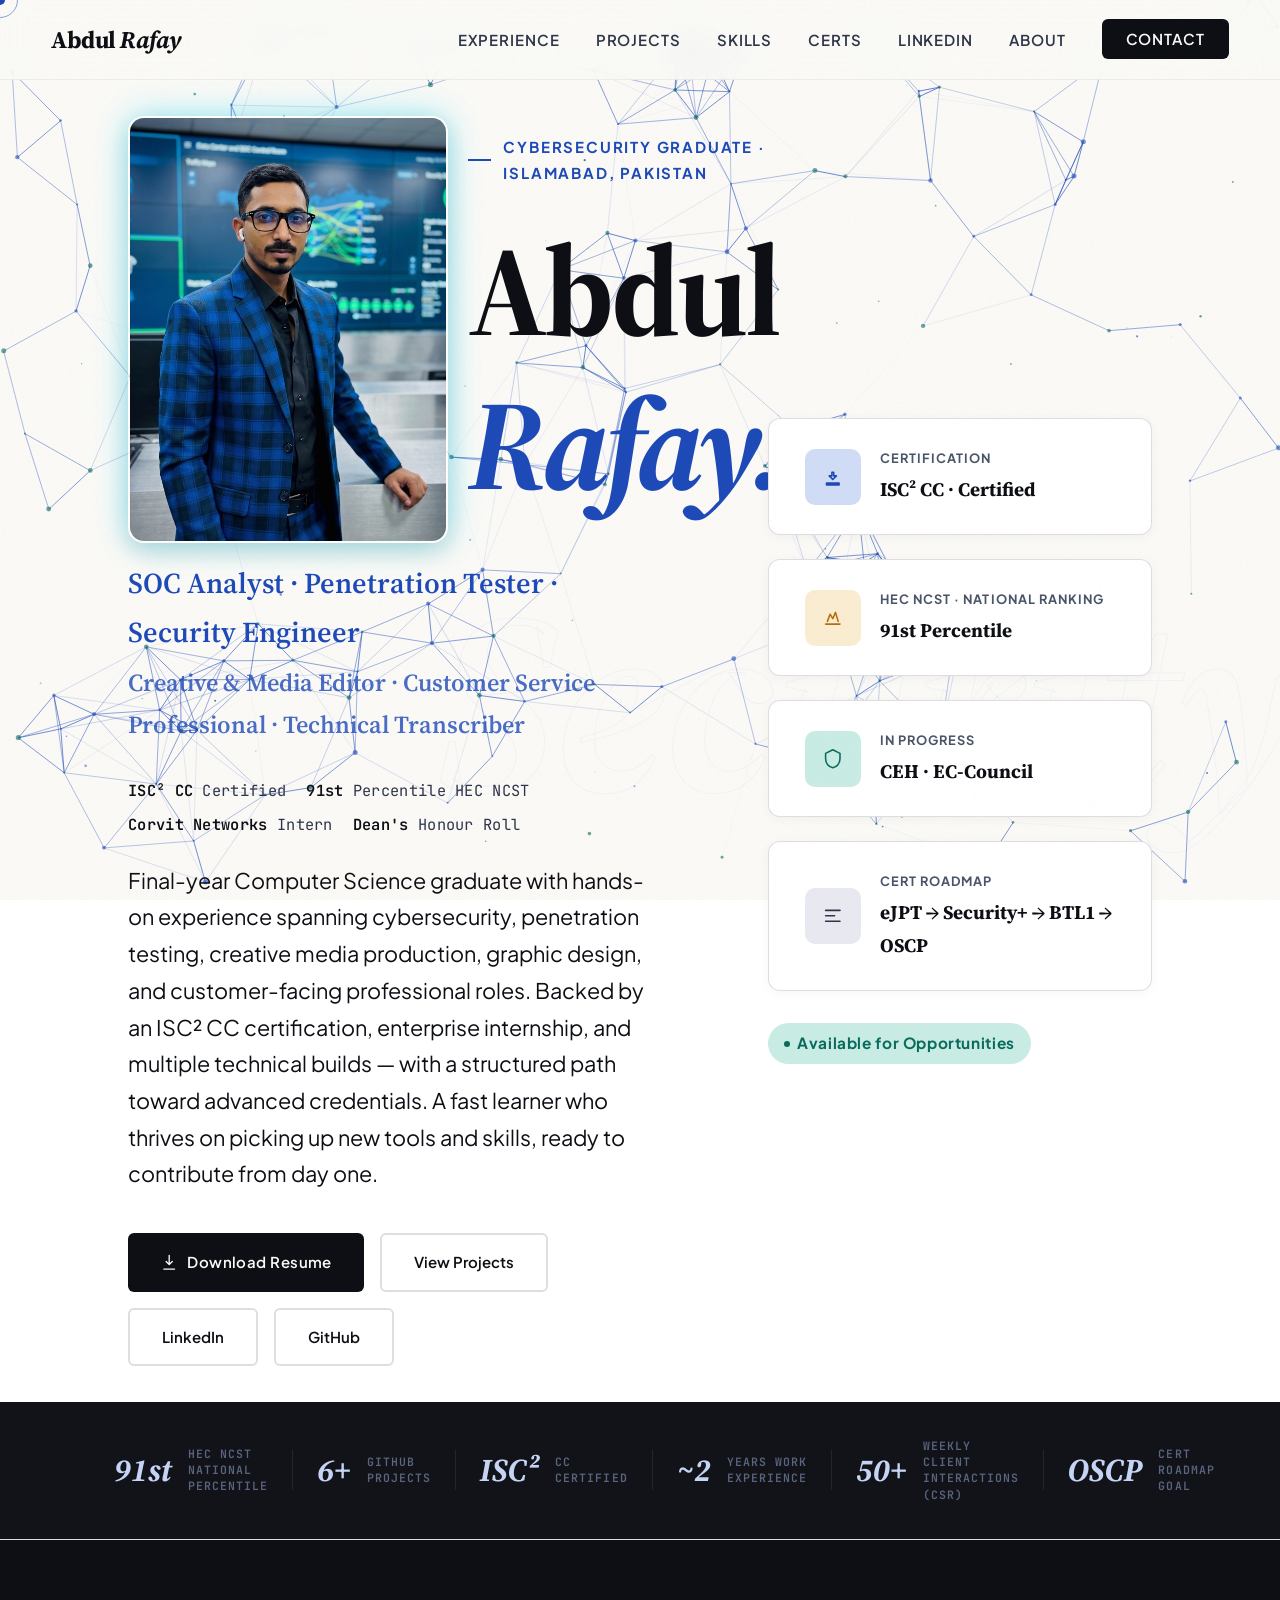
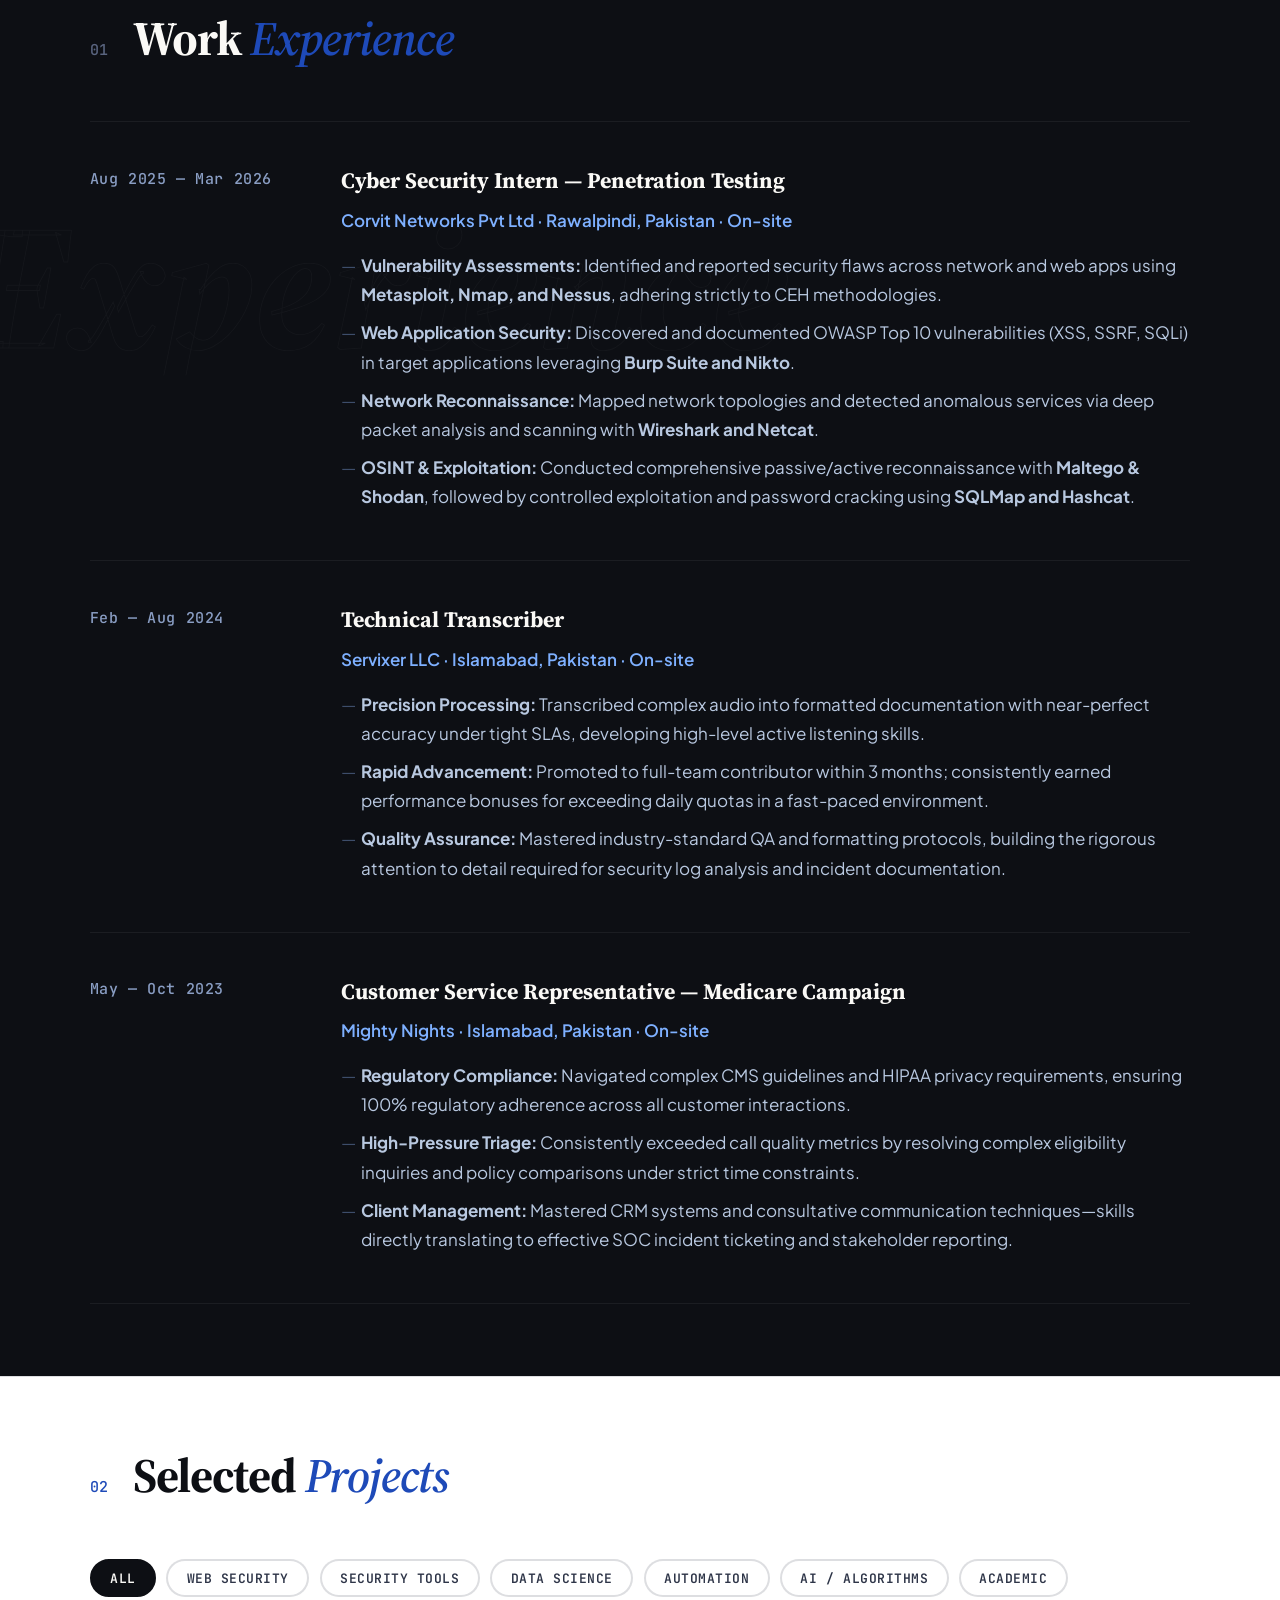
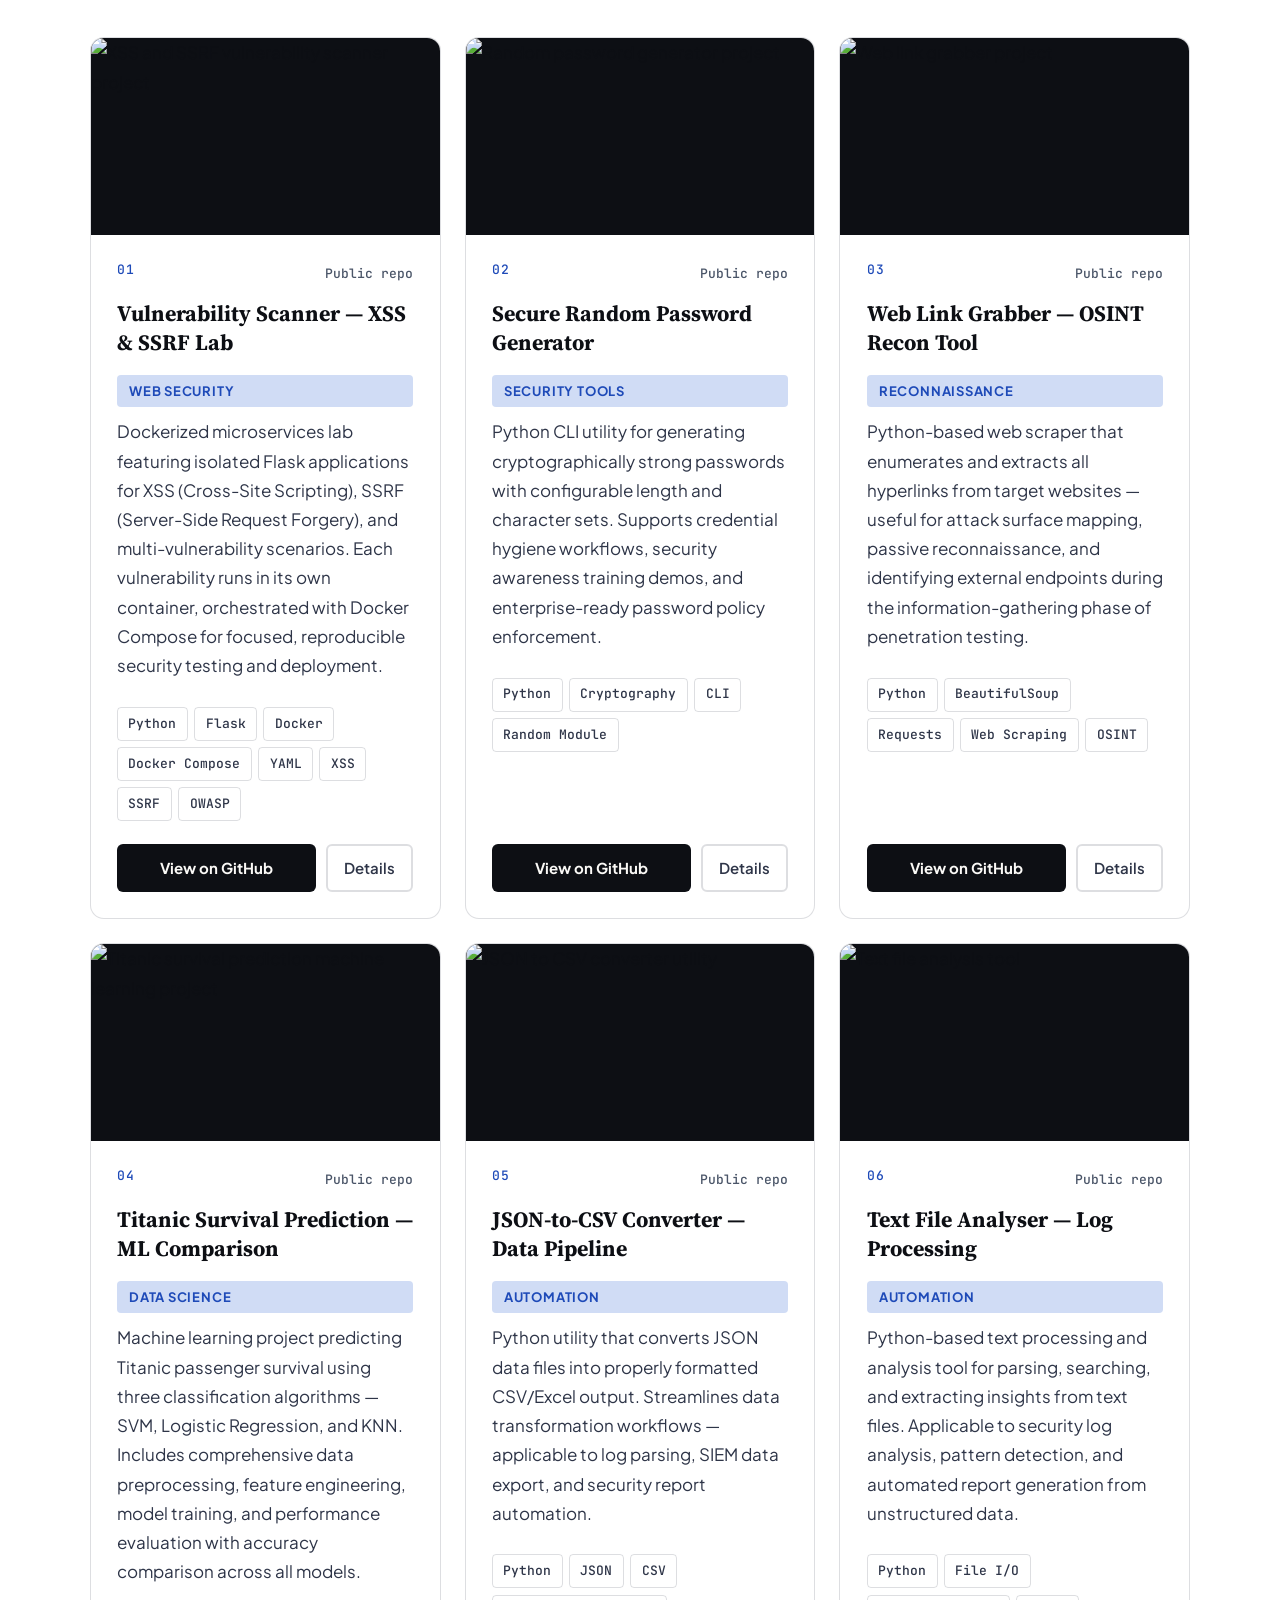
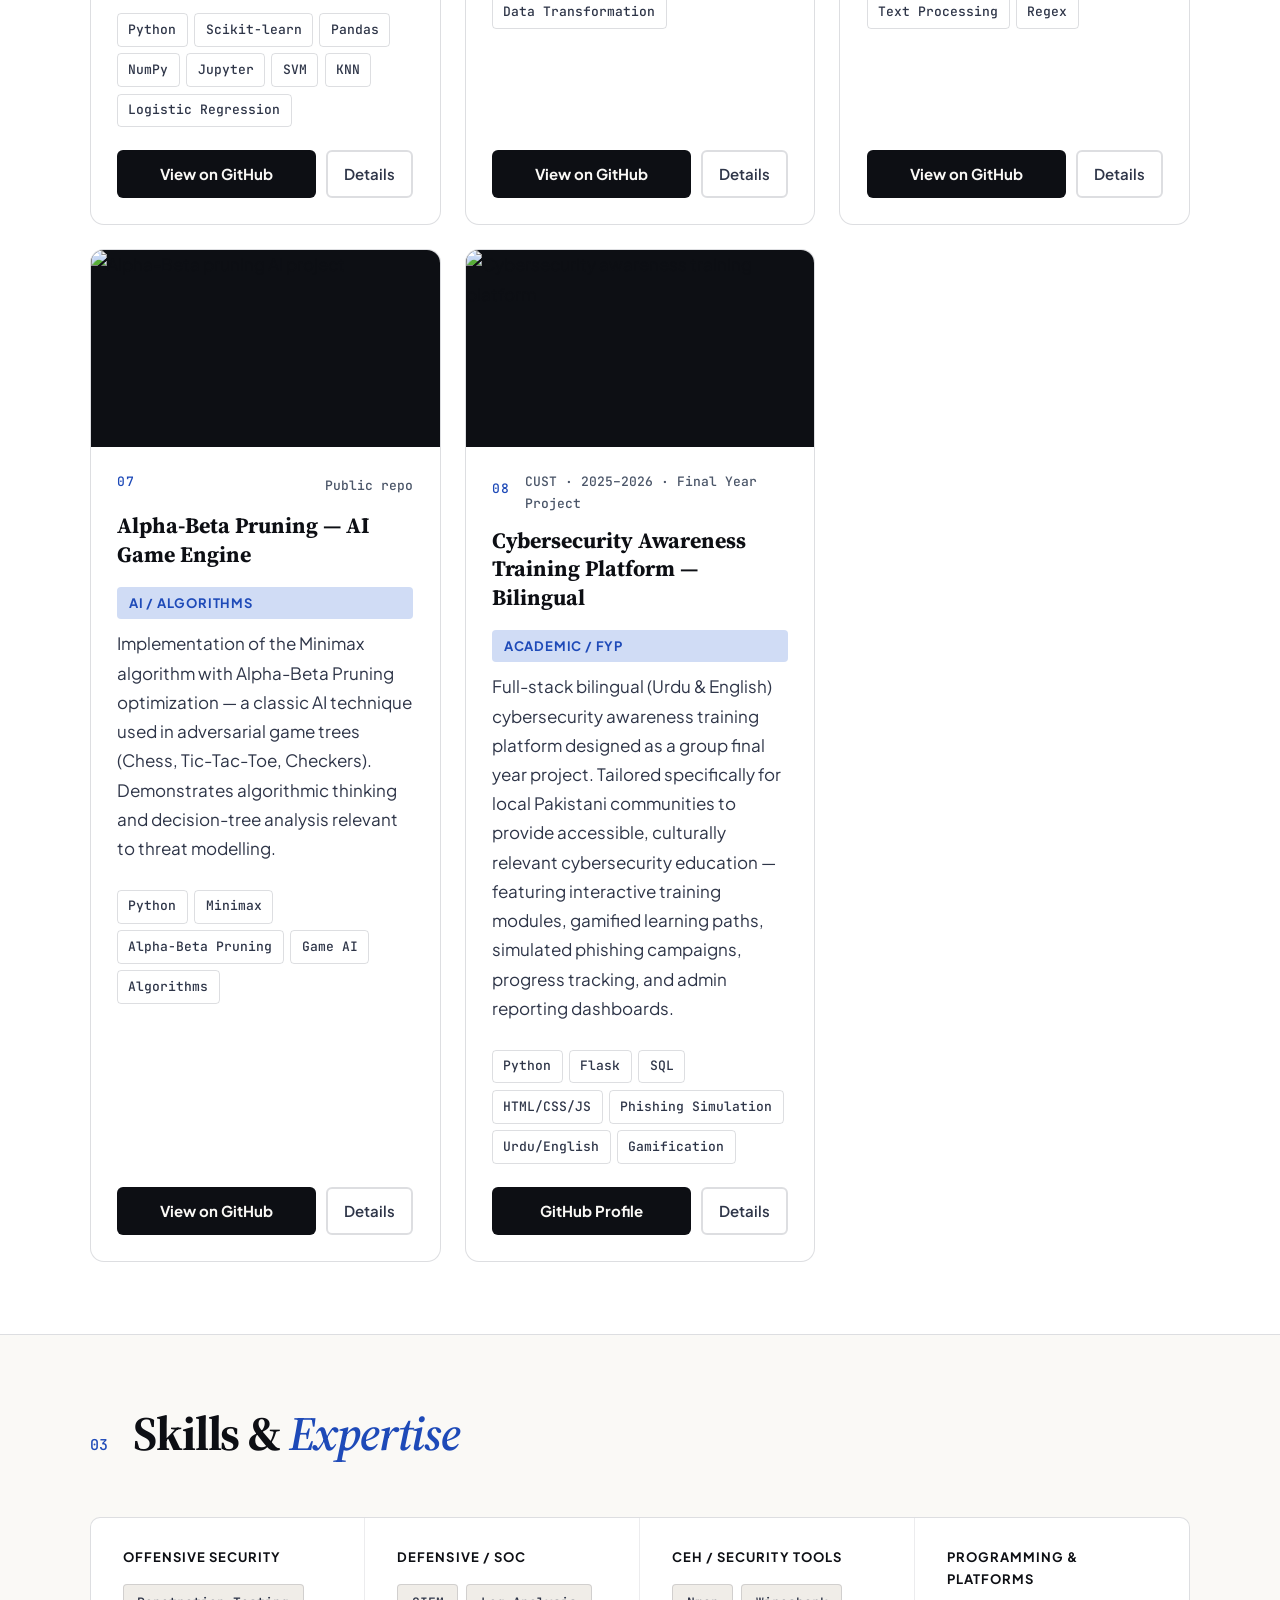
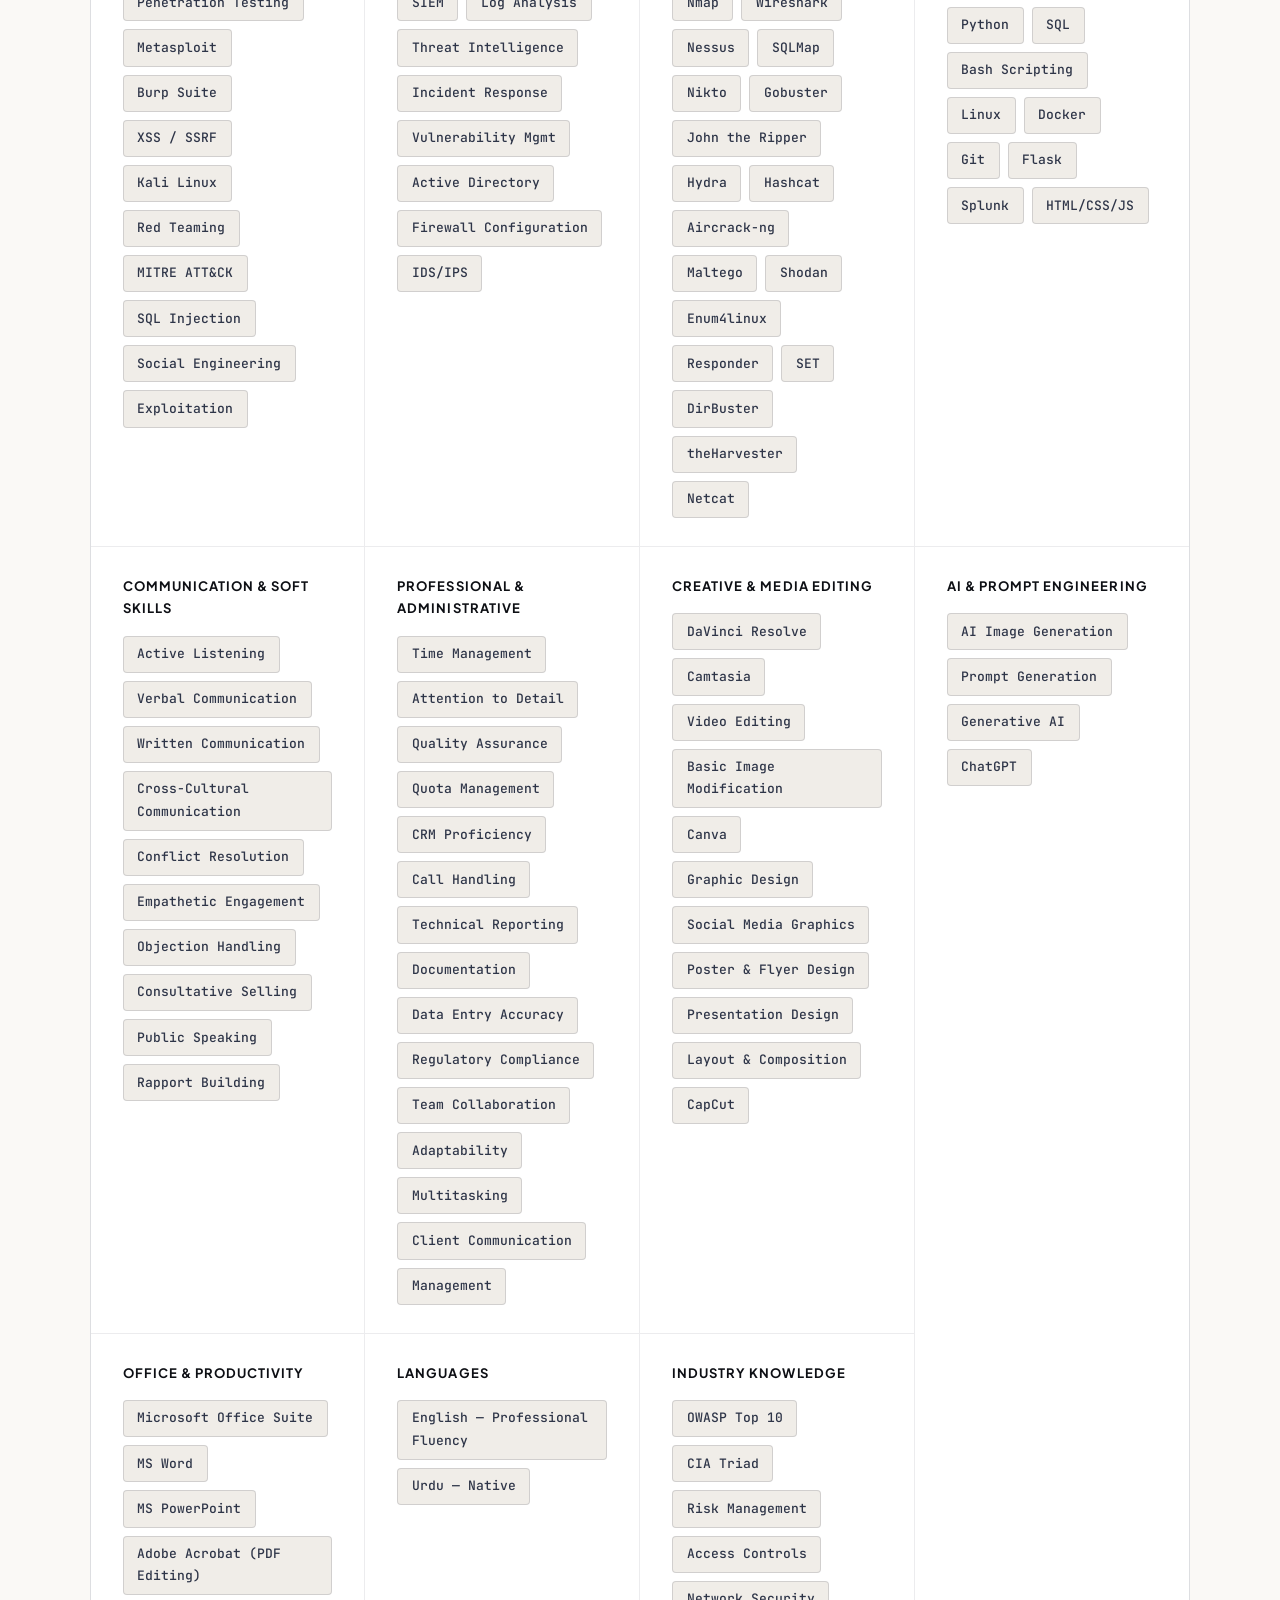
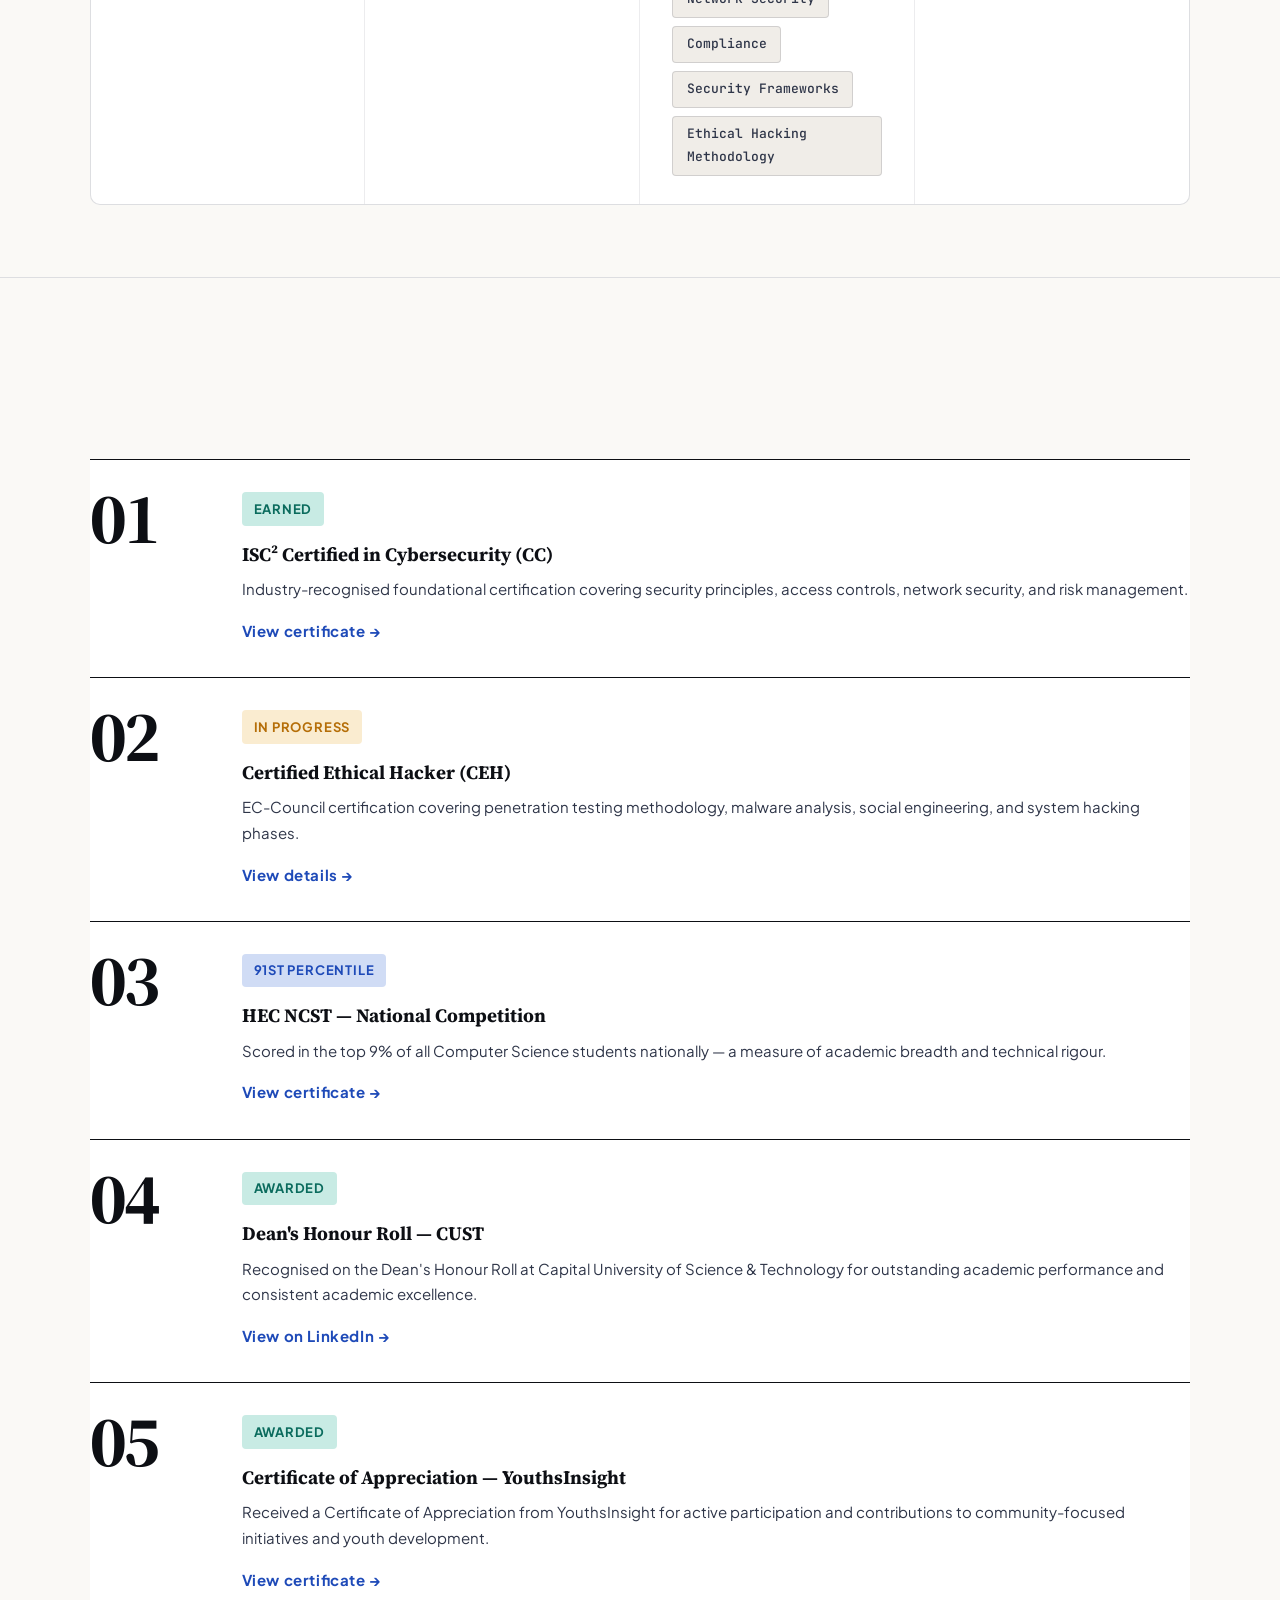
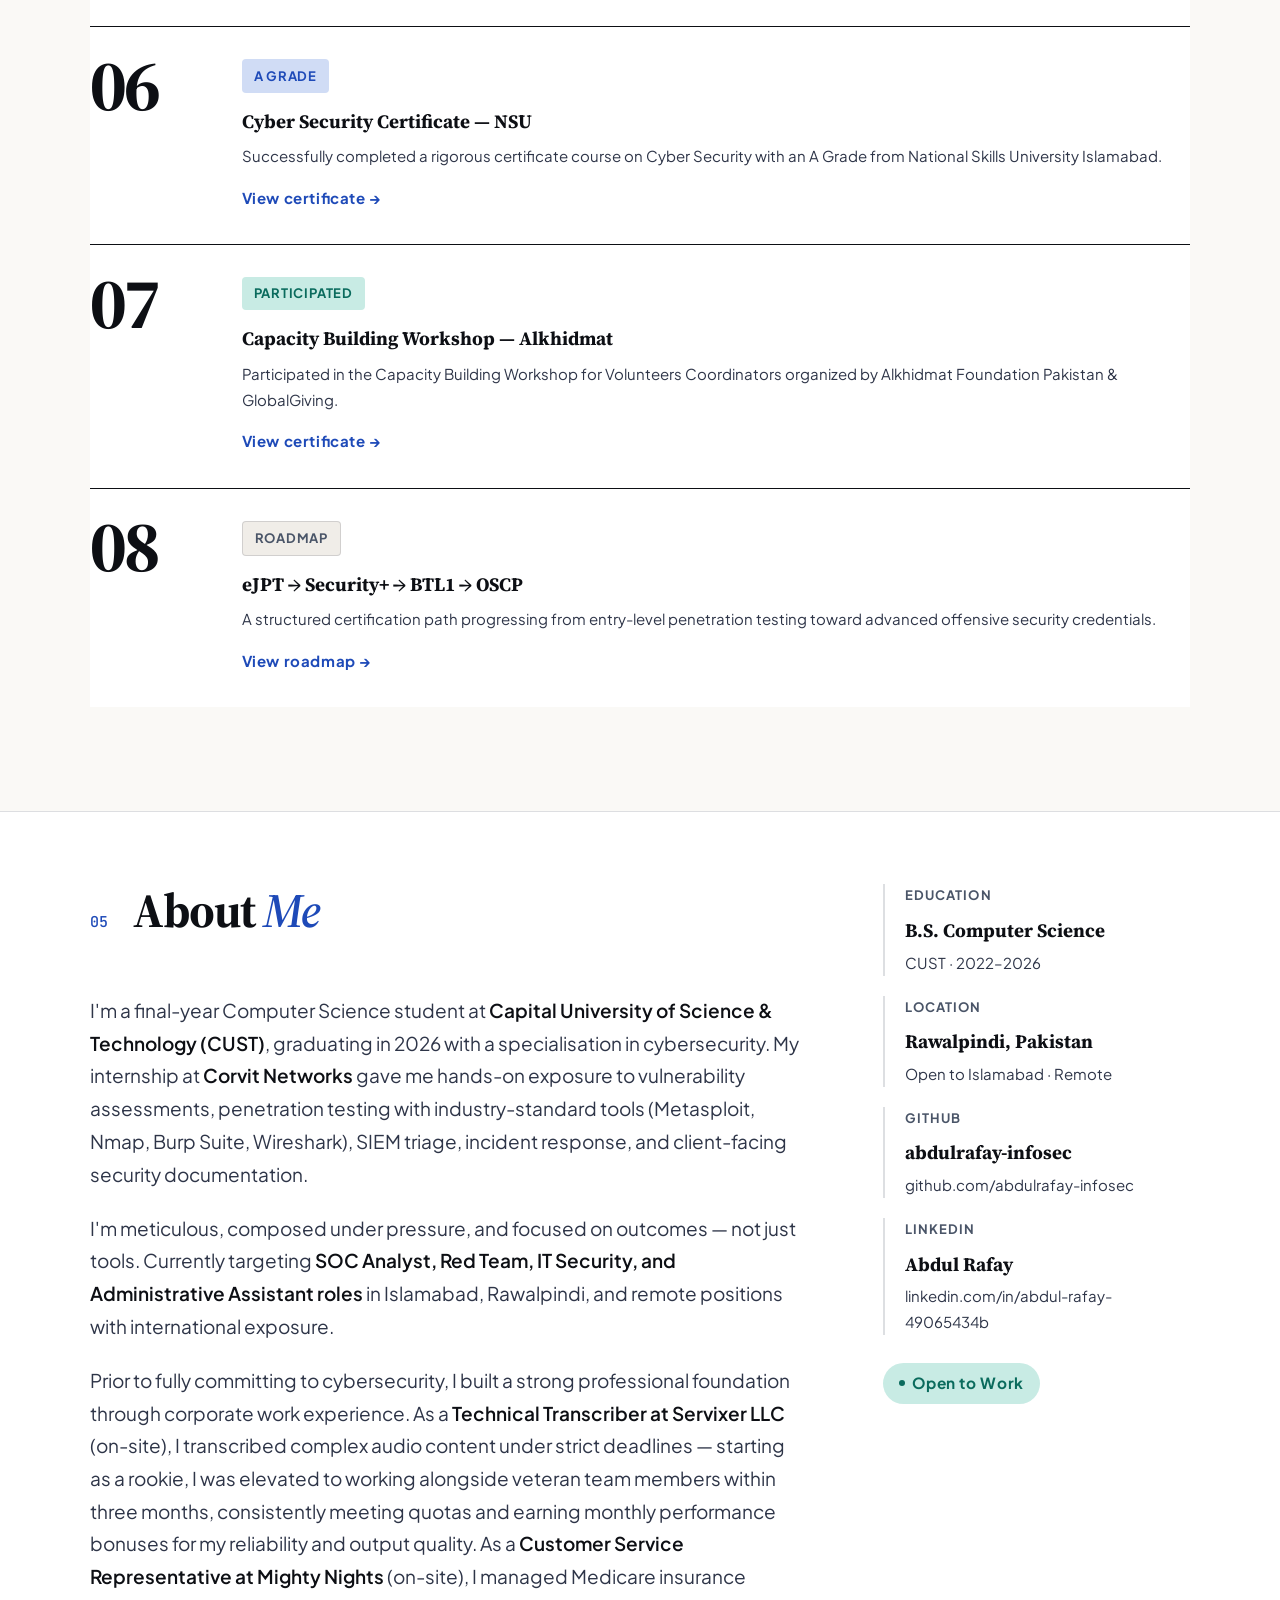
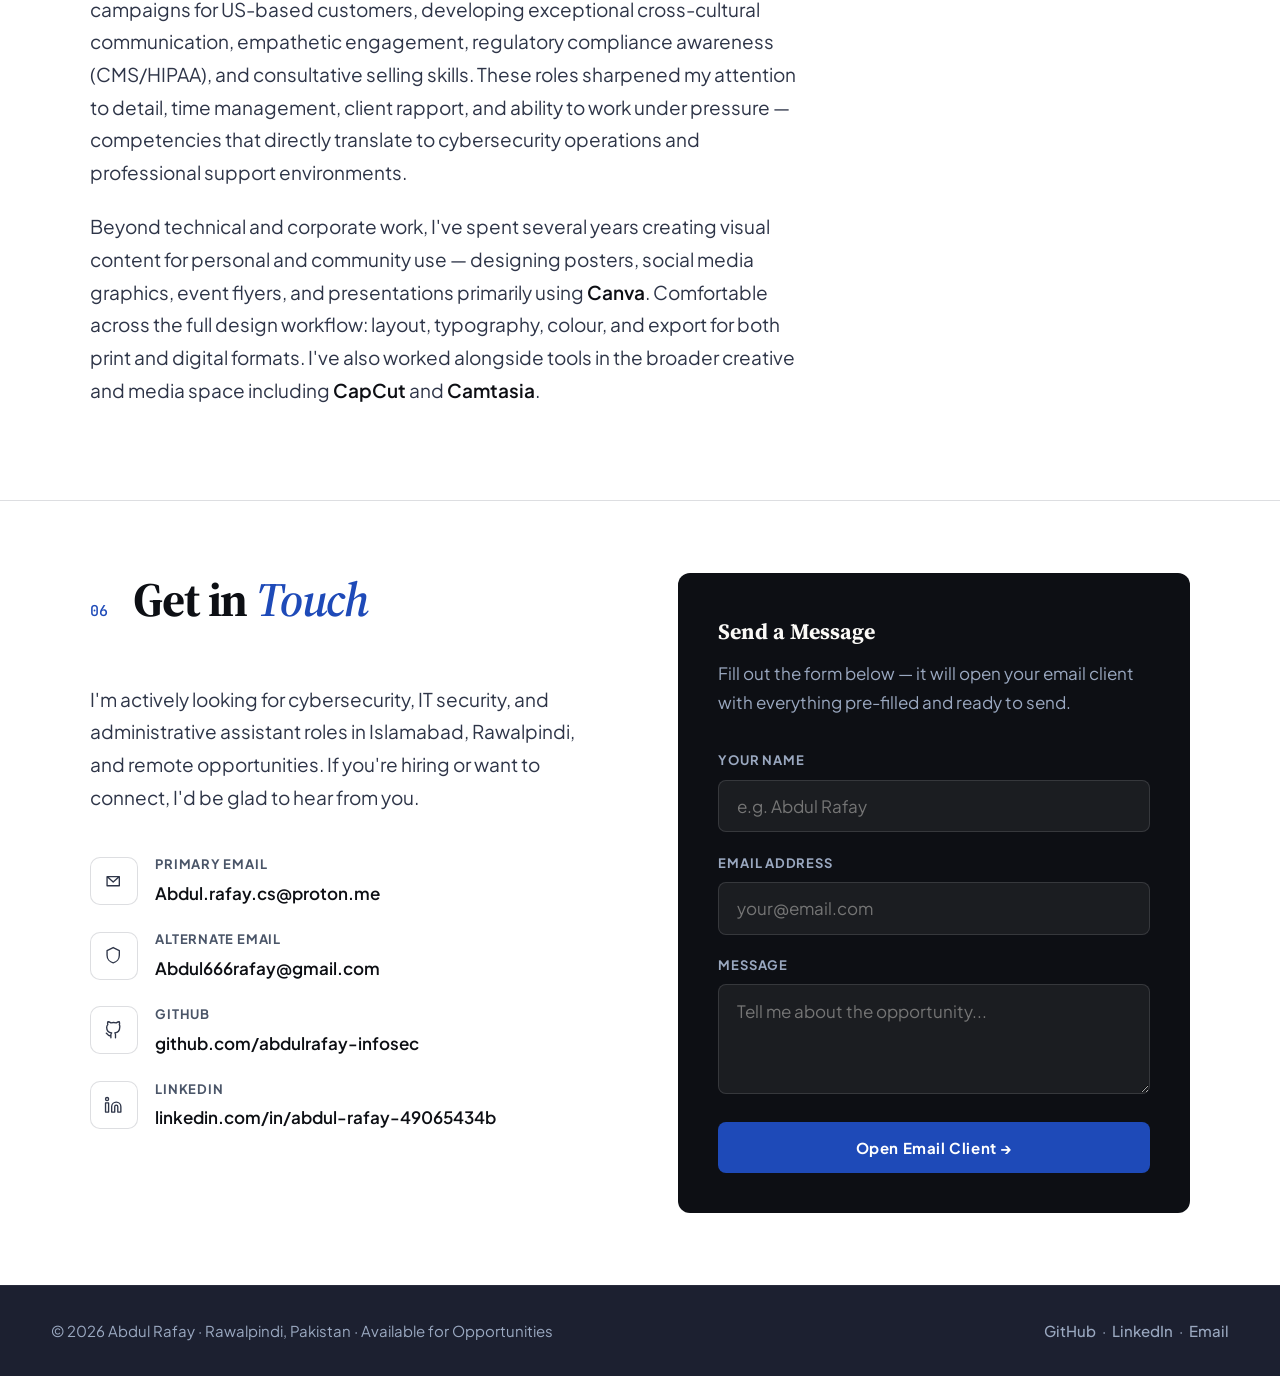
==== commit 4c781dea: "Add files via upload" ====
--- a/index.html
+++ b/index.html
@@ -225,7 +225,7 @@
   </div>
   <div class="stat-divider"></div>
   <div class="stat-item">
-    <span class="stat-num">3+</span>
+    <span class="stat-num">~2</span>
     <span class="stat-label">Years Work<br>Experience</span>
   </div>
   <div class="stat-divider"></div>
@@ -252,7 +252,7 @@
     </div>
     <div class="exp-list">
       <div class="exp-item reveal">
-        <div class="exp-date">Aug — Sep 2025</div>
+        <div class="exp-date">Aug 2025 — Mar 2026</div>
         <div class="exp-content">
           <h3>Cyber Security Intern — Penetration Testing</h3>
           <div class="exp-org">Corvit Networks Pvt Ltd · Rawalpindi, Pakistan · On-site</div>
